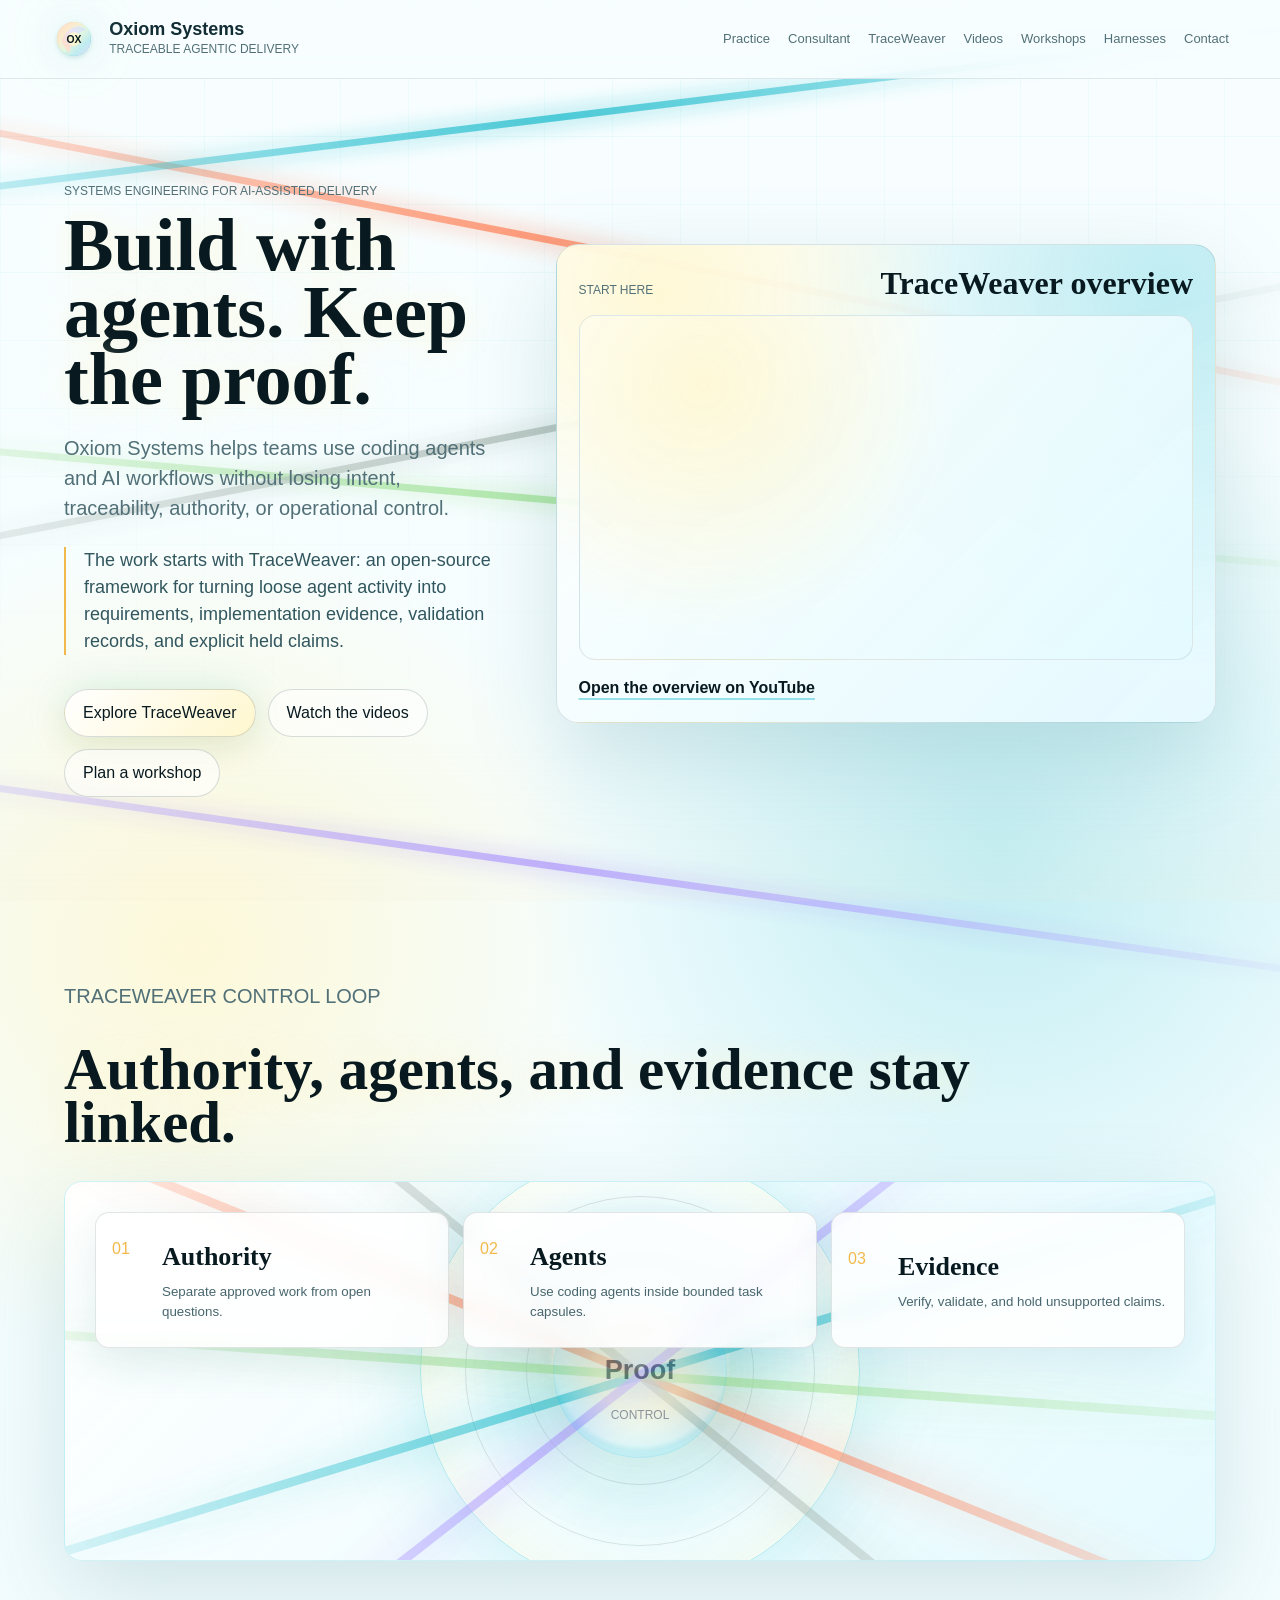
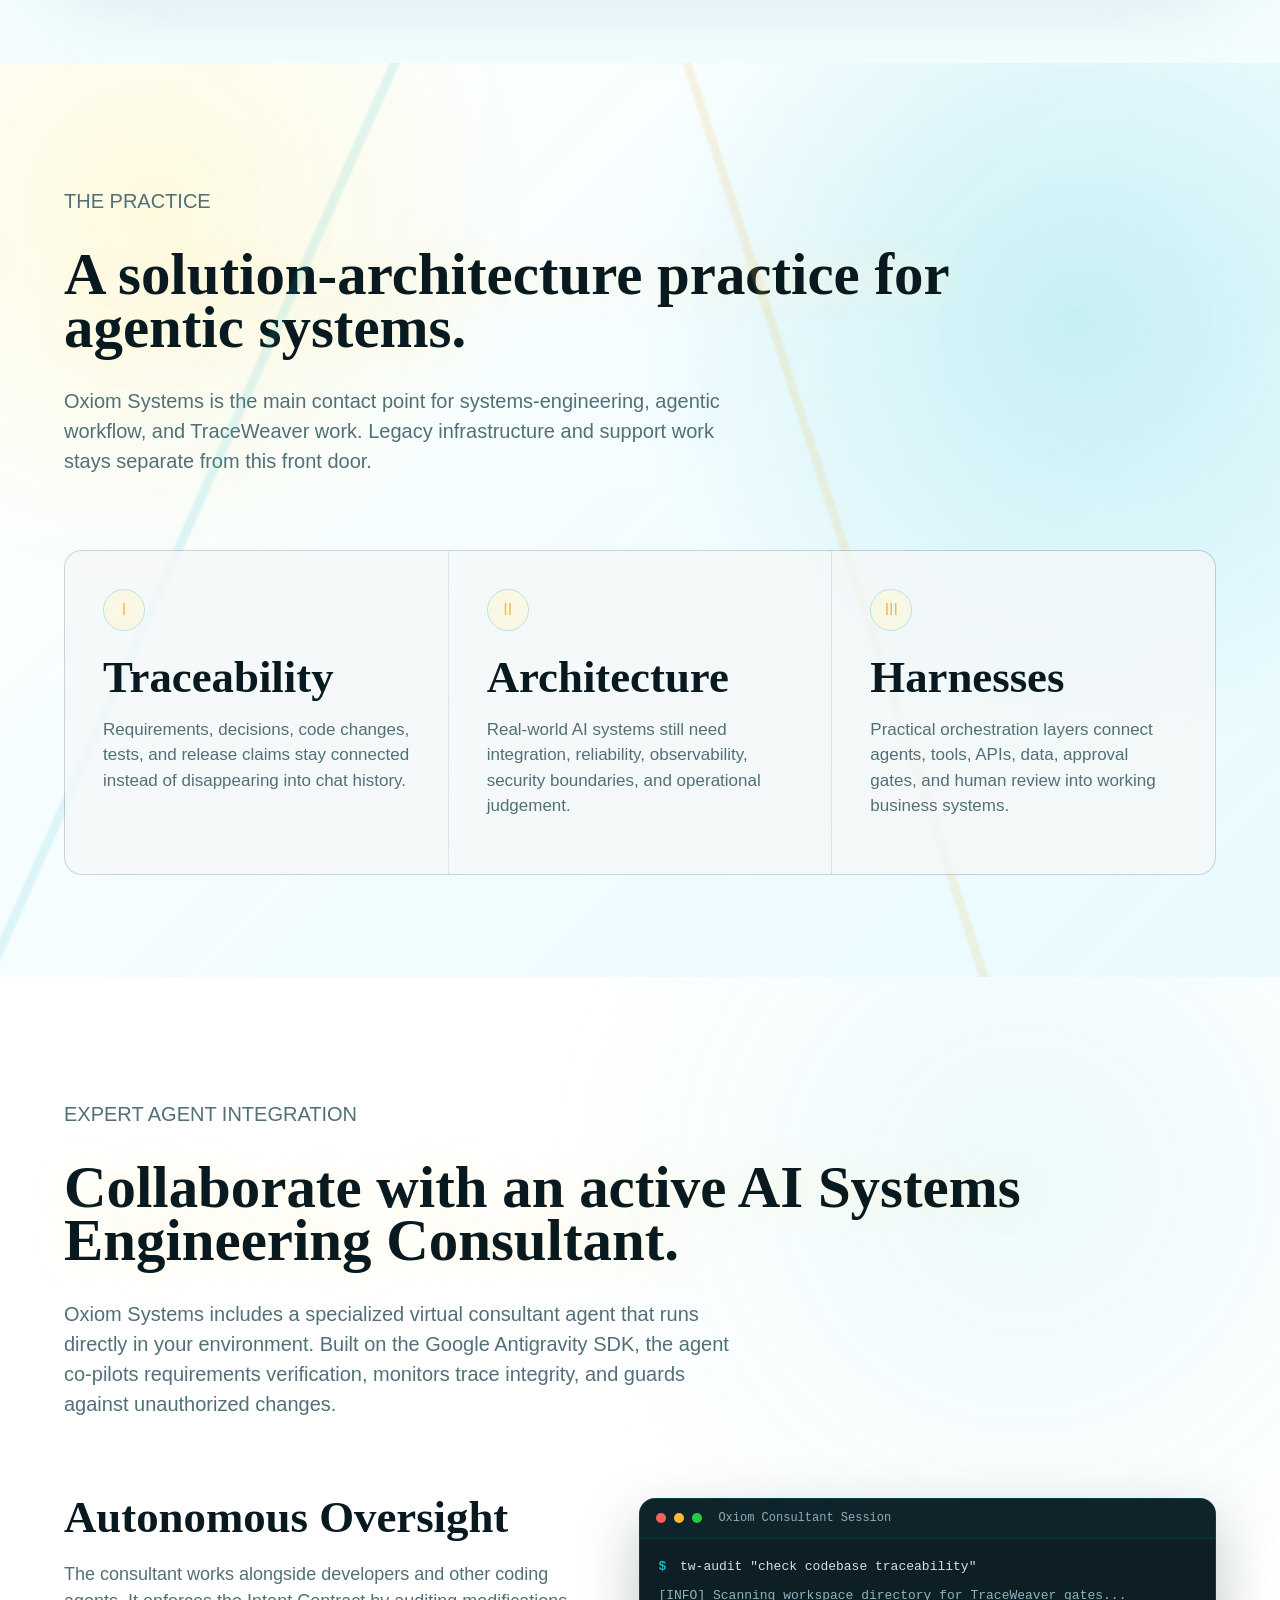
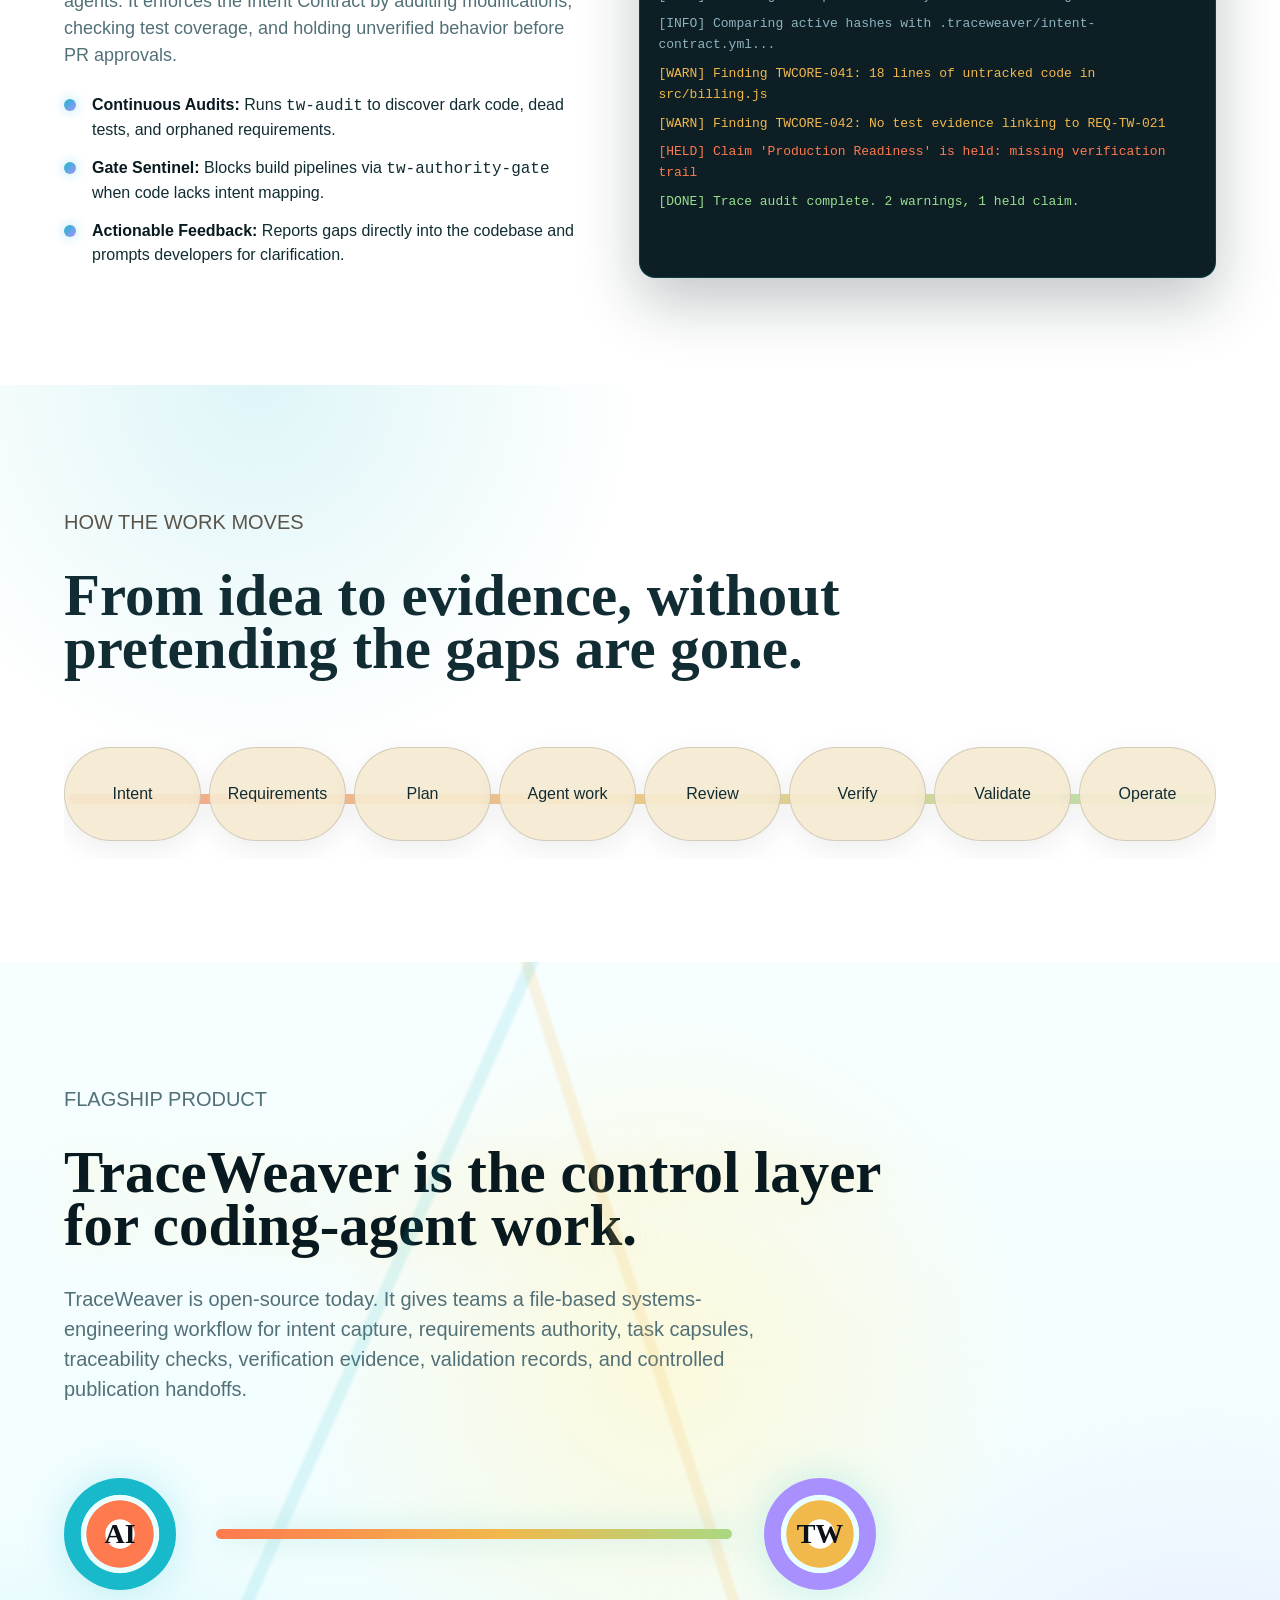
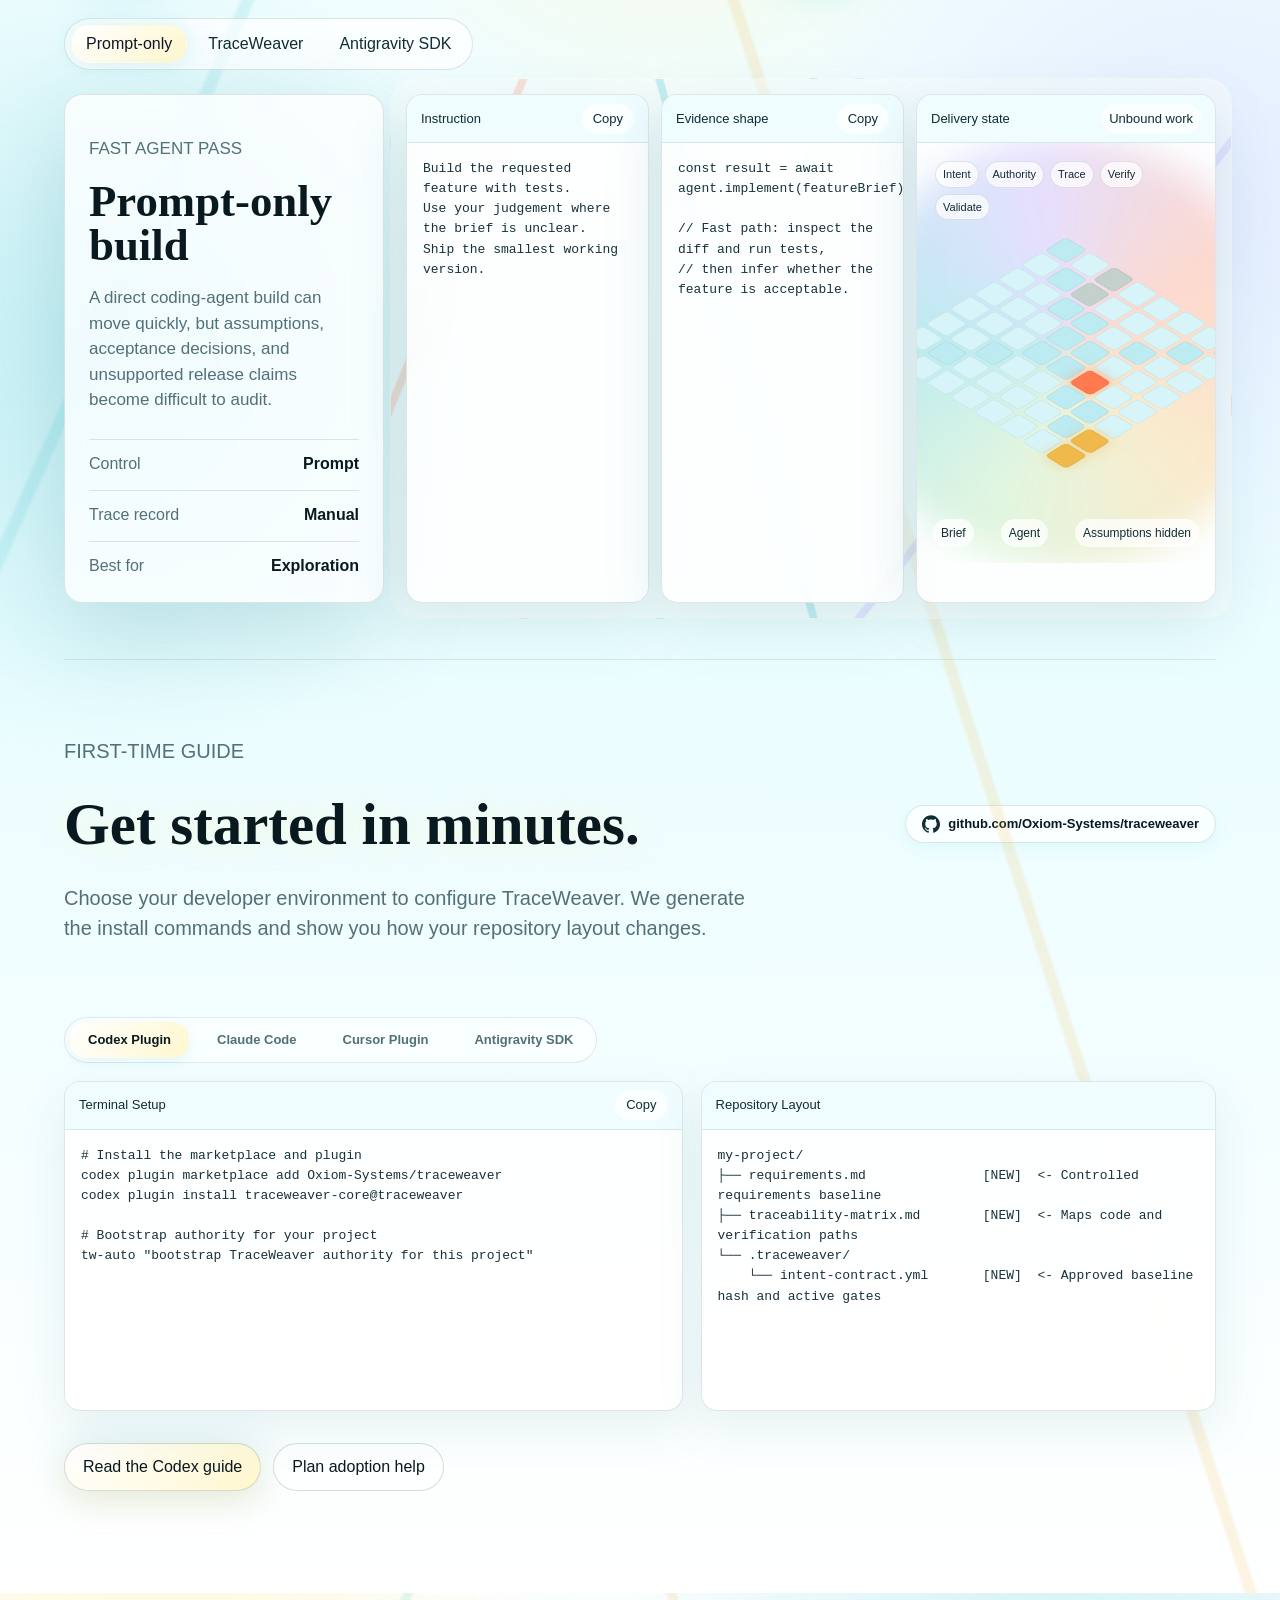
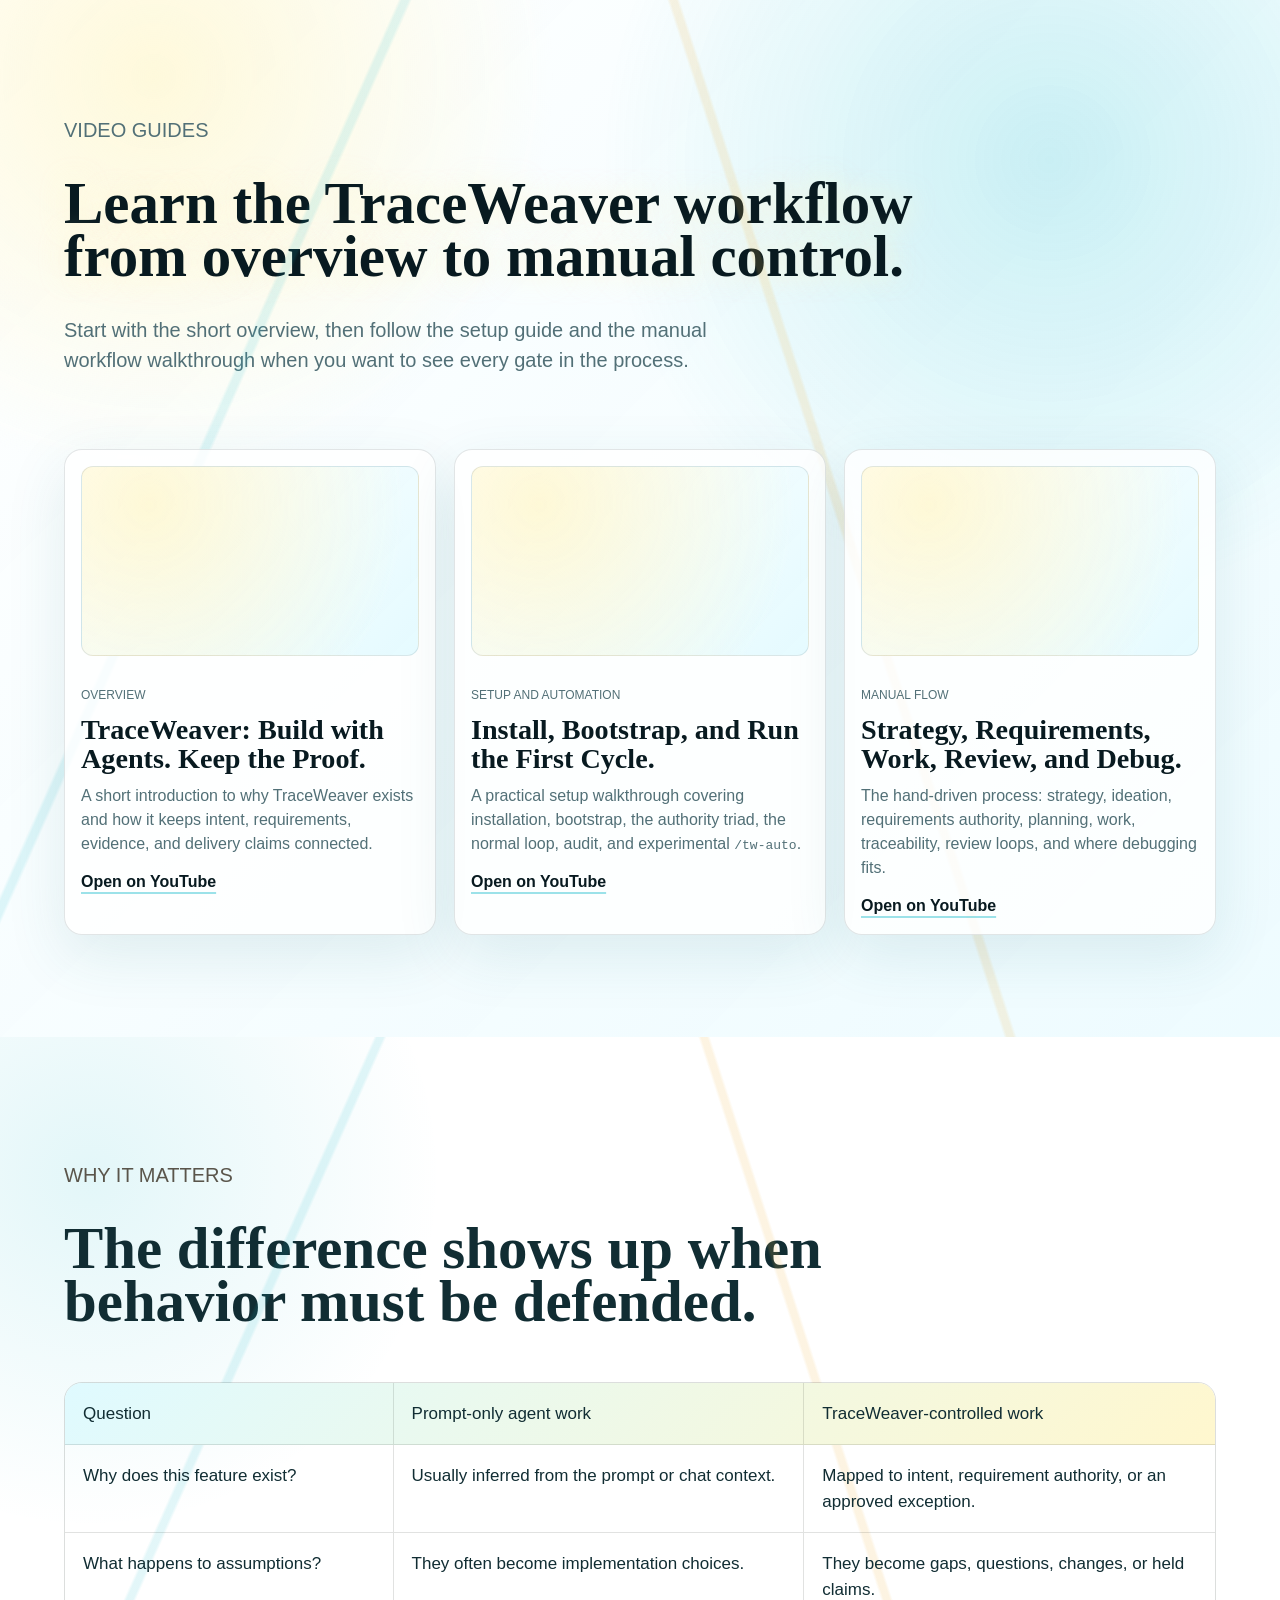
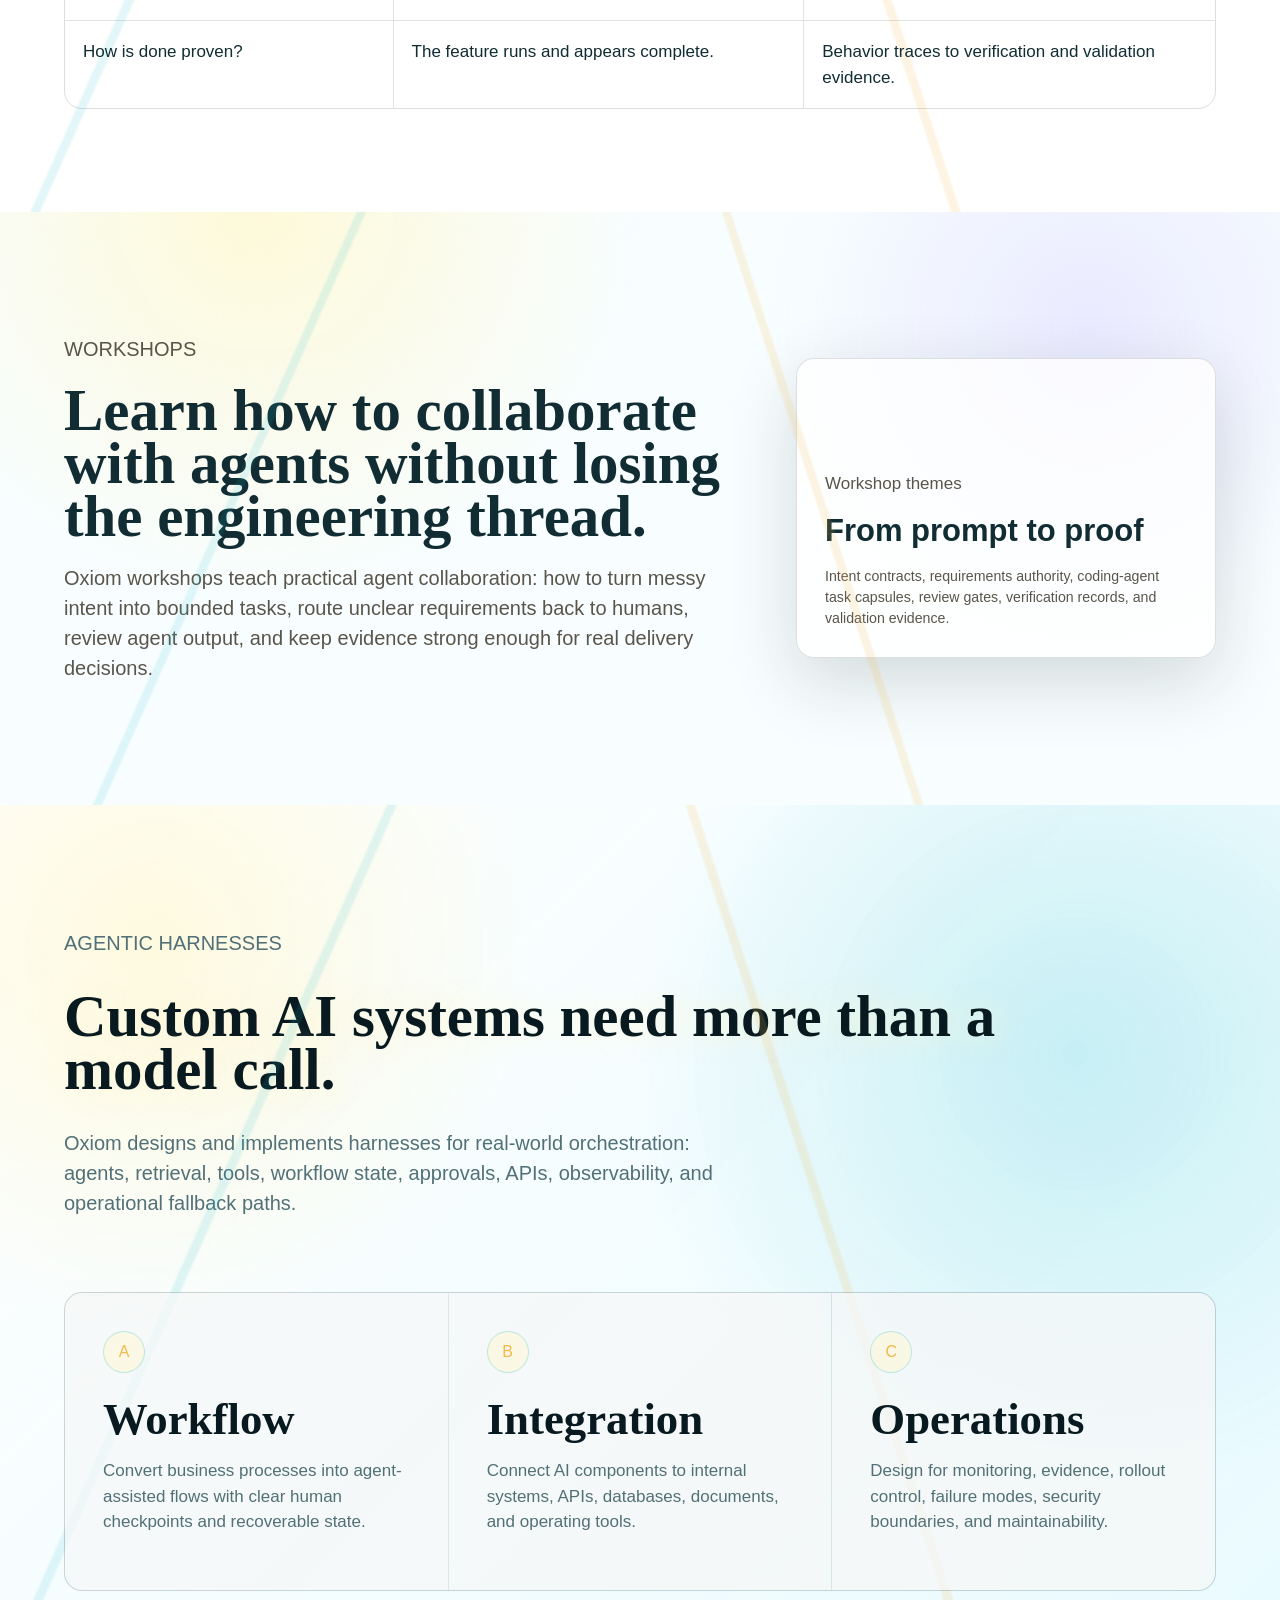
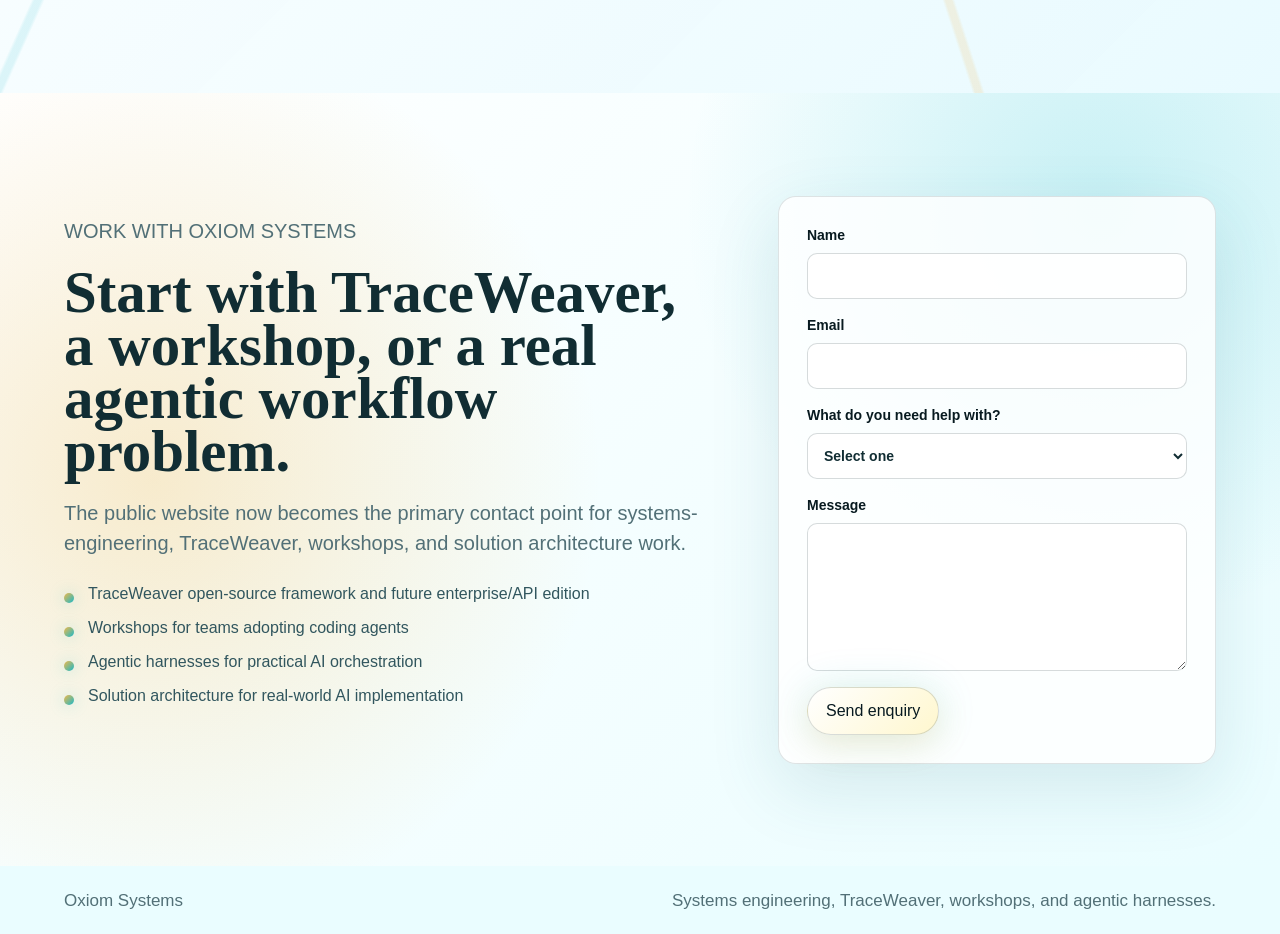
==== index.html @ 50c87d68 "Publish website release" ====
<!doctype html>
<html lang="en">
  <head>
    <meta charset="utf-8">
    <meta name="viewport" content="width=device-width, initial-scale=1">
    <meta
      name="description"
      content="Oxiom Systems builds systems-engineering control layers, TraceWeaver workflows, workshops, and agentic harnesses for real-world AI-assisted delivery."
    >
    <title>Oxiom Systems | Systems engineering for AI-assisted delivery</title>
    <link rel="icon" href="favicon.svg" type="image/svg+xml">
    <link rel="stylesheet" href="styles.css?v=20260526-proof-row">
  </head>
  <body>
    <div class="thread-field" aria-hidden="true">
      <span class="field-thread flame"></span>
      <span class="field-thread tide"></span>
      <span class="field-thread gale"></span>
      <span class="field-thread stone"></span>
      <span class="field-thread aether"></span>
    </div>

    <header class="site-header">
      <a class="brand" href="#top" aria-label="Oxiom Systems home">
        <img class="brand-mark" src="assets/oxiom-mark.svg" alt="" aria-hidden="true">
        <span>
          <strong>Oxiom Systems</strong>
          <small>Traceable agentic delivery</small>
        </span>
      </a>
      <nav class="nav-links" aria-label="Primary navigation">
        <a href="#practice">Practice</a>
        <a href="#consultant">Consultant</a>
        <a href="#traceweaver">TraceWeaver</a>
        <a href="#videos">Videos</a>
        <a href="#workshops">Workshops</a>
        <a href="#harnesses">Harnesses</a>
        <a href="#contact">Contact</a>
      </nav>
    </header>

    <main id="top">
      <section class="hero" aria-labelledby="hero-title">
        <div class="hero-copy">
          <p class="eyebrow">Systems engineering for AI-assisted delivery</p>
          <h1 id="hero-title">Build with agents. Keep the proof.</h1>
          <p class="hero-lede">
            Oxiom Systems helps teams use coding agents and AI workflows without
            losing intent, traceability, authority, or operational control.
          </p>
          <p class="brand-origin">
            The work starts with TraceWeaver: an open-source framework for
            turning loose agent activity into requirements, implementation
            evidence, validation records, and explicit held claims.
          </p>
          <div class="hero-actions" aria-label="Primary actions">
            <a class="button primary" href="#traceweaver">Explore TraceWeaver</a>
            <a class="button secondary" href="#videos">Watch the videos</a>
            <a class="button secondary" href="#workshops">Plan a workshop</a>
          </div>
        </div>

        <div class="hero-video-panel" aria-label="TraceWeaver overview video">
          <div class="hero-video-copy">
            <span class="eyebrow">Start here</span>
            <strong>TraceWeaver overview</strong>
          </div>
          <div class="hero-video-embed">
            <iframe
              src="https://www.youtube-nocookie.com/embed/5MkJ81_UnYU"
              title="TraceWeaver overview"
              allow="accelerometer; autoplay; clipboard-write; encrypted-media; gyroscope; picture-in-picture; web-share"
              referrerpolicy="strict-origin-when-cross-origin"
              allowfullscreen
            ></iframe>
          </div>
          <a href="https://youtu.be/5MkJ81_UnYU" target="_blank" rel="noopener">Open the overview on YouTube</a>
        </div>
      </section>

      <section class="proof-loop" aria-labelledby="proof-loop-title">
        <div class="section-heading">
          <p class="eyebrow">TraceWeaver control loop</p>
          <h2 id="proof-loop-title">Authority, agents, and evidence stay linked.</h2>
        </div>
        <div class="power-loom" aria-label="Oxiom Systems delivery model">
          <div class="loom-ring"></div>
          <div class="loom-core">
            <span>Intent</span>
            <strong>Proof</strong>
            <small>Control</small>
          </div>
          <span class="loom-thread flame"></span>
          <span class="loom-thread tide"></span>
          <span class="loom-thread gale"></span>
          <span class="loom-thread stone"></span>
          <span class="loom-thread aether"></span>
          <ol class="trace-steps">
            <li>
              <span>01</span>
              <strong>Authority</strong>
              <small>Separate approved work from open questions.</small>
            </li>
            <li>
              <span>02</span>
              <strong>Agents</strong>
              <small>Use coding agents inside bounded task capsules.</small>
            </li>
            <li>
              <span>03</span>
              <strong>Evidence</strong>
              <small>Verify, validate, and hold unsupported claims.</small>
            </li>
          </ol>
        </div>
      </section>

      <section class="framework-band" id="practice" aria-labelledby="practice-title">
        <div class="section-heading">
          <p class="eyebrow">The practice</p>
          <h2 id="practice-title">A solution-architecture practice for agentic systems.</h2>
          <p>
            Oxiom Systems is the main contact point for systems-engineering,
            agentic workflow, and TraceWeaver work. Legacy infrastructure and
            support work stays separate from this front door.
          </p>
        </div>
        <div class="framework-grid">
          <article>
            <span class="article-number">I</span>
            <h3>Traceability</h3>
            <p>
              Requirements, decisions, code changes, tests, and release claims
              stay connected instead of disappearing into chat history.
            </p>
          </article>
          <article>
            <span class="article-number">II</span>
            <h3>Architecture</h3>
            <p>
              Real-world AI systems still need integration, reliability,
              observability, security boundaries, and operational judgement.
            </p>
          </article>
          <article>
            <span class="article-number">III</span>
            <h3>Harnesses</h3>
            <p>
              Practical orchestration layers connect agents, tools, APIs, data,
              approval gates, and human review into working business systems.
            </p>
          </article>
          </div>
      </section>

      <section class="consultant-section" id="consultant" aria-labelledby="consultant-title">
        <div class="section-heading">
          <p class="eyebrow">Expert Agent Integration</p>
          <h2 id="consultant-title">Collaborate with an active AI Systems Engineering Consultant.</h2>
          <p>
            Oxiom Systems includes a specialized virtual consultant agent that runs directly in your environment. Built on the Google Antigravity SDK, the agent co-pilots requirements verification, monitors trace integrity, and guards against unauthorized changes.
          </p>
        </div>
        <div class="consultant-grid">
          <div class="consultant-details">
            <h3>Autonomous Oversight</h3>
            <p>
              The consultant works alongside developers and other coding agents. It enforces the Intent Contract by auditing modifications, checking test coverage, and holding unverified behavior before PR approvals.
            </p>
            <ul class="consultant-capabilities">
              <li><strong>Continuous Audits:</strong> Runs <code>tw-audit</code> to discover dark code, dead tests, and orphaned requirements.</li>
              <li><strong>Gate Sentinel:</strong> Blocks build pipelines via <code>tw-authority-gate</code> when code lacks intent mapping.</li>
              <li><strong>Actionable Feedback:</strong> Reports gaps directly into the codebase and prompts developers for clarification.</li>
            </ul>
          </div>
          <div class="terminal-shell" aria-label="Agent Consultant Terminal Output">
            <div class="terminal-header">
              <span class="terminal-dot red"></span>
              <span class="terminal-dot yellow"></span>
              <span class="terminal-dot green"></span>
              <span class="terminal-title">Oxiom Consultant Session</span>
            </div>
            <div class="terminal-body">
              <div class="terminal-line"><span class="cmd-prompt">$</span> tw-audit "check codebase traceability"</div>
              <div class="terminal-line log-info">[INFO] Scanning workspace directory for TraceWeaver gates...</div>
              <div class="terminal-line log-info">[INFO] Comparing active hashes with .traceweaver/intent-contract.yml...</div>
              <div class="terminal-line log-warning">[WARN] Finding TWCORE-041: 18 lines of untracked code in src/billing.js</div>
              <div class="terminal-line log-warning">[WARN] Finding TWCORE-042: No test evidence linking to REQ-TW-021</div>
              <div class="terminal-line log-danger">[HELD] Claim 'Production Readiness' is held: missing verification trail</div>
              <div class="terminal-line log-success">[DONE] Trace audit complete. 2 warnings, 1 held claim.</div>
            </div>
          </div>
        </div>
      </section>

      <section class="process" aria-labelledby="process-title">
        <div class="section-heading">
          <p class="eyebrow">How the work moves</p>
          <h2 id="process-title">From idea to evidence, without pretending the gaps are gone.</h2>
        </div>
        <div class="process-track" role="list" aria-label="Oxiom delivery workflow">
          <div role="listitem">Intent</div>
          <div role="listitem">Requirements</div>
          <div role="listitem">Plan</div>
          <div role="listitem">Agent work</div>
          <div role="listitem">Review</div>
          <div role="listitem">Verify</div>
          <div role="listitem">Validate</div>
          <div role="listitem">Operate</div>
        </div>
      </section>

      <section class="lab" id="traceweaver" aria-labelledby="traceweaver-title">
        <div class="section-heading lab-heading">
          <p class="eyebrow">Flagship product</p>
          <h2 id="traceweaver-title">TraceWeaver is the control layer for coding-agent work.</h2>
          <p>
            TraceWeaver is open-source today. It gives teams a file-based
            systems-engineering workflow for intent capture, requirements
            authority, task capsules, traceability checks, verification
            evidence, validation records, and controlled publication handoffs.
          </p>
        </div>

        <div class="awtw-stage">
          <div class="awtw-orbit" aria-hidden="true">
            <span class="sigil aw">AI</span>
            <span class="bridge-thread"></span>
            <span class="sigil tw">TW</span>
          </div>

          <div class="mode-toggle" role="tablist" aria-label="Select delivery mode">
            <button class="mode-button is-active" type="button" role="tab" aria-selected="true" data-demo="vibe">
              Prompt-only
            </button>
            <button class="mode-button" type="button" role="tab" aria-selected="false" data-demo="trace">
              TraceWeaver
            </button>
            <button class="mode-button" type="button" role="tab" aria-selected="false" data-demo="antigravity">
              Antigravity SDK
            </button>
          </div>

          <div class="demo-shell">
            <aside class="demo-sidebar" aria-label="TraceWeaver summary">
              <p class="eyebrow" id="demo-kicker">Fast agent pass</p>
              <h3 id="demo-title">Prompt-only build</h3>
              <p id="demo-summary">
                A direct coding-agent build can move quickly, but assumptions,
                acceptance decisions, and unsupported release claims become
                difficult to audit.
              </p>
              <dl class="demo-metrics">
                <div>
                  <dt>Control</dt>
                  <dd id="metric-control">Prompt</dd>
                </div>
                <div>
                  <dt>Trace record</dt>
                  <dd id="metric-trace">Manual</dd>
                </div>
                <div>
                  <dt>Best for</dt>
                  <dd id="metric-fit">Exploration</dd>
                </div>
              </dl>
            </aside>

            <div class="workbench">
              <div class="pane prompt-pane">
                <div class="pane-header">
                  <span>Instruction</span>
                  <button class="icon-button" type="button" data-copy="prompt" aria-label="Copy current instruction">Copy</button>
                </div>
                <pre><code id="prompt-code">Build the requested feature with tests.
Use your judgement where the brief is unclear.
Ship the smallest working version.</code></pre>
              </div>

              <div class="pane code-pane">
                <div class="pane-header">
                  <span>Evidence shape</span>
                  <button class="icon-button" type="button" data-copy="code" aria-label="Copy current evidence sample">Copy</button>
                </div>
                <pre><code id="sample-code">const result = await agent.implement(featureBrief);

// Fast path: inspect the diff and run tests,
// then infer whether the feature is acceptable.</code></pre>
              </div>

              <div class="pane game-pane">
                <div class="pane-header">
                  <span>Delivery state</span>
                  <span class="status-pill" id="preview-status">Unbound work</span>
                </div>
                <div class="game-preview" aria-label="TraceWeaver delivery preview">
                  <div class="element-wheel" aria-hidden="true">
                    <span>Intent</span>
                    <span>Authority</span>
                    <span>Trace</span>
                    <span>Verify</span>
                    <span>Validate</span>
                  </div>
                  <div class="level-grid" id="level-grid"></div>
                  <div class="game-hud">
                    <span id="hud-level">Brief</span>
                    <span id="hud-element">Agent</span>
                    <span id="hud-state">Assumptions hidden</span>
                  </div>
                </div>
              </div>
            </div>
          </div>
        </div>

        <!-- Onboarding guide nested inside TraceWeaver section -->
        <div class="guide-wrapper" id="onboarding">
          <div class="section-heading">
            <p class="eyebrow">First-time guide</p>
            <div class="guide-header-row">
              <h2 id="guide-title">Get started in minutes.</h2>
              <a class="github-repo-link" href="https://github.com/Oxiom-Systems/traceweaver" target="_blank" rel="noopener">
                <svg class="github-icon" viewBox="0 0 24 24" width="18" height="18" aria-hidden="true"><path fill="currentColor" d="M12 .297c-6.63 0-12 5.373-12 12 0 5.303 3.438 9.8 8.205 11.385.6.113.82-.258.82-.577 0-.285-.01-1.04-.015-2.04-3.338.724-4.042-1.61-4.042-1.61C4.422 18.07 3.633 17.7 3.633 17.7c-1.087-.744.084-.729.084-.729 1.205.084 1.838 1.236 1.838 1.236 1.07 1.835 2.809 1.305 3.495.998.108-.776.417-1.305.76-1.605-2.665-.3-5.466-1.332-5.466-5.93 0-1.31.465-2.38 1.235-3.22-.135-.303-.54-1.523.105-3.176 0 0 1.005-.322 3.3 1.23.96-.267 1.98-.399 3-.405 1.02.006 2.04.138 3 .405 2.28-1.552 3.285-1.23 3.285-1.23.645 1.653.24 2.873.12 3.176.765.84 1.23 1.91 1.23 3.22 0 4.61-2.805 5.625-5.475 5.92.42.36.81 1.096.81 2.22 0 1.606-.015 2.896-.015 3.286 0 .315.21.69.825.57C20.565 22.092 24 17.592 24 12.297c0-6.627-5.373-12-12-12"/></svg>
                <span>github.com/Oxiom-Systems/traceweaver</span>
              </a>
            </div>
            <p>
              Choose your developer environment to configure TraceWeaver. We generate the install commands and show you how your repository layout changes.
            </p>
          </div>

          <div class="onboarding-container">
            <div class="onboarding-controls" role="tablist" aria-label="Select environment">
              <button class="onboarding-tab is-active" type="button" role="tab" aria-selected="true" data-onboard="codex">
                Codex Plugin
              </button>
              <button class="onboarding-tab" type="button" role="tab" aria-selected="false" data-onboard="claude">
                Claude Code
              </button>
              <button class="onboarding-tab" type="button" role="tab" aria-selected="false" data-onboard="cursor">
                Cursor Plugin
              </button>
              <button class="onboarding-tab" type="button" role="tab" aria-selected="false" data-onboard="antigravity">
                Antigravity SDK
              </button>
            </div>

            <div class="onboarding-workspace">
              <div class="pane console-pane">
                <div class="pane-header">
                  <span>Terminal Setup</span>
                  <button class="icon-button" type="button" data-copy="onboard-cmd" aria-label="Copy installation command">Copy</button>
                </div>
                <pre><code id="onboard-code"># Install the marketplace and plugin
codex plugin marketplace add Oxiom-Systems/traceweaver
codex plugin install traceweaver-core@traceweaver

# Bootstrap authority for your project
tw-auto "bootstrap TraceWeaver authority for this project"</code></pre>
              </div>

              <div class="pane tree-pane">
                <div class="pane-header">
                  <span>Repository Layout</span>
                </div>
                <pre><code id="tree-code">my-project/
├── requirements.md               [NEW]  <- Controlled requirements baseline
├── traceability-matrix.md        [NEW]  <- Maps code and verification paths
└── .traceweaver/
    └── intent-contract.yml       [NEW]  <- Approved baseline hash and active gates</code></pre>
              </div>
            </div>
          </div>

          <div class="guide-actions" aria-label="TraceWeaver guide actions">
            <a class="button primary" href="https://github.com/Oxiom-Systems/traceweaver#quick-start" id="onboard-docs-btn">Read the Codex guide</a>
            <a class="button secondary" href="#contact">Plan adoption help</a>
          </div>
        </div>
      </section>

      <section class="video-library" id="videos" aria-labelledby="videos-title">
        <div class="section-heading">
          <p class="eyebrow">Video guides</p>
          <h2 id="videos-title">Learn the TraceWeaver workflow from overview to manual control.</h2>
          <p>
            Start with the short overview, then follow the setup guide and the
            manual workflow walkthrough when you want to see every gate in the
            process.
          </p>
        </div>

        <div class="video-grid">
          <article class="youtube-card">
            <div class="youtube-embed">
              <iframe
                src="https://www.youtube-nocookie.com/embed/5MkJ81_UnYU"
                title="TraceWeaver overview"
                loading="lazy"
                allow="accelerometer; autoplay; clipboard-write; encrypted-media; gyroscope; picture-in-picture; web-share"
                referrerpolicy="strict-origin-when-cross-origin"
                allowfullscreen
              ></iframe>
            </div>
            <div>
              <p class="eyebrow">Overview</p>
              <h3>TraceWeaver: Build with Agents. Keep the Proof.</h3>
              <p>
                A short introduction to why TraceWeaver exists and how it keeps
                intent, requirements, evidence, and delivery claims connected.
              </p>
              <a href="https://youtu.be/5MkJ81_UnYU" target="_blank" rel="noopener">Open on YouTube</a>
            </div>
          </article>

          <article class="youtube-card">
            <div class="youtube-embed">
              <iframe
                src="https://www.youtube-nocookie.com/embed/hyTFP4S2v_Y"
                title="TraceWeaver setup and tw-auto guide"
                loading="lazy"
                allow="accelerometer; autoplay; clipboard-write; encrypted-media; gyroscope; picture-in-picture; web-share"
                referrerpolicy="strict-origin-when-cross-origin"
                allowfullscreen
              ></iframe>
            </div>
            <div>
              <p class="eyebrow">Setup and automation</p>
              <h3>Install, Bootstrap, and Run the First Cycle.</h3>
              <p>
                A practical setup walkthrough covering installation, bootstrap,
                the authority triad, the normal loop, audit, and experimental
                <code>/tw-auto</code>.
              </p>
              <a href="https://youtu.be/hyTFP4S2v_Y" target="_blank" rel="noopener">Open on YouTube</a>
            </div>
          </article>

          <article class="youtube-card">
            <div class="youtube-embed">
              <iframe
                src="https://www.youtube-nocookie.com/embed/TxLo9SlRWp4"
                title="TraceWeaver manual guided workflow"
                loading="lazy"
                allow="accelerometer; autoplay; clipboard-write; encrypted-media; gyroscope; picture-in-picture; web-share"
                referrerpolicy="strict-origin-when-cross-origin"
                allowfullscreen
              ></iframe>
            </div>
            <div>
              <p class="eyebrow">Manual flow</p>
              <h3>Strategy, Requirements, Work, Review, and Debug.</h3>
              <p>
                The hand-driven process: strategy, ideation, requirements
                authority, planning, work, traceability, review loops, and where
                debugging fits.
              </p>
              <a href="https://youtu.be/TxLo9SlRWp4" target="_blank" rel="noopener">Open on YouTube</a>
            </div>
          </article>
        </div>
      </section>

      <section class="comparison" aria-labelledby="comparison-title">
        <div class="section-heading">
          <p class="eyebrow">Why it matters</p>
          <h2 id="comparison-title">The difference shows up when behavior must be defended.</h2>
        </div>
        <div class="comparison-table" role="table" aria-label="Delivery comparison">
          <div class="comparison-row comparison-head" role="row">
            <div role="columnheader">Question</div>
            <div role="columnheader">Prompt-only agent work</div>
            <div role="columnheader">TraceWeaver-controlled work</div>
          </div>
          <div class="comparison-row" role="row">
            <div role="cell">Why does this feature exist?</div>
            <div role="cell">Usually inferred from the prompt or chat context.</div>
            <div role="cell">Mapped to intent, requirement authority, or an approved exception.</div>
          </div>
          <div class="comparison-row" role="row">
            <div role="cell">What happens to assumptions?</div>
            <div role="cell">They often become implementation choices.</div>
            <div role="cell">They become gaps, questions, changes, or held claims.</div>
          </div>
          <div class="comparison-row" role="row">
            <div role="cell">How is done proven?</div>
            <div role="cell">The feature runs and appears complete.</div>
            <div role="cell">Behavior traces to verification and validation evidence.</div>
          </div>
        </div>
      </section>


      <section class="paper" id="workshops" aria-labelledby="workshops-title">
        <div class="paper-copy">
          <p class="eyebrow">Workshops</p>
          <h2 id="workshops-title">Learn how to collaborate with agents without losing the engineering thread.</h2>
          <p>
            Oxiom workshops teach practical agent collaboration: how to turn
            messy intent into bounded tasks, route unclear requirements back to
            humans, review agent output, and keep evidence strong enough for
            real delivery decisions.
          </p>
        </div>
        <div class="paper-card" aria-label="Workshop themes">
          <span>Workshop themes</span>
          <strong>From prompt to proof</strong>
          <small>Intent contracts, requirements authority, coding-agent task capsules, review gates, verification records, and validation evidence.</small>
        </div>
      </section>

      <section class="framework-band services" id="harnesses" aria-labelledby="harnesses-title">
        <div class="section-heading">
          <p class="eyebrow">Agentic harnesses</p>
          <h2 id="harnesses-title">Custom AI systems need more than a model call.</h2>
          <p>
            Oxiom designs and implements harnesses for real-world orchestration:
            agents, retrieval, tools, workflow state, approvals, APIs,
            observability, and operational fallback paths.
          </p>
        </div>
        <div class="framework-grid">
          <article>
            <span class="article-number">A</span>
            <h3>Workflow</h3>
            <p>
              Convert business processes into agent-assisted flows with clear
              human checkpoints and recoverable state.
            </p>
          </article>
          <article>
            <span class="article-number">B</span>
            <h3>Integration</h3>
            <p>
              Connect AI components to internal systems, APIs, databases,
              documents, and operating tools.
            </p>
          </article>
          <article>
            <span class="article-number">C</span>
            <h3>Operations</h3>
            <p>
              Design for monitoring, evidence, rollout control, failure modes,
              security boundaries, and maintainability.
            </p>
          </article>
        </div>
      </section>

      <section class="start contact-section" id="contact" aria-labelledby="contact-title">
        <div class="contact-copy">
          <p class="eyebrow">Work with Oxiom Systems</p>
          <h2 id="contact-title">Start with TraceWeaver, a workshop, or a real agentic workflow problem.</h2>
          <p>
            The public website now becomes the primary contact point for
            systems-engineering, TraceWeaver, workshops, and solution
            architecture work.
          </p>
          <ul class="contact-list">
            <li>TraceWeaver open-source framework and future enterprise/API edition</li>
            <li>Workshops for teams adopting coding agents</li>
            <li>Agentic harnesses for practical AI orchestration</li>
            <li>Solution architecture for real-world AI implementation</li>
          </ul>
        </div>
        <form class="contact-form" action="https://formsubmit.co/15deadc59cd7944b349b39ca77bf9149" method="POST">
          <input type="hidden" name="_subject" value="New Oxiom Systems website enquiry">
          <input type="hidden" name="_template" value="table">
          <input type="hidden" name="_next" value="https://oxiomsystems.com/thanks.html">
          <input type="text" name="_honey" class="form-honey" tabindex="-1" autocomplete="off" aria-hidden="true">

          <label>
            <span>Name</span>
            <input type="text" name="name" autocomplete="name" required>
          </label>

          <label>
            <span>Email</span>
            <input type="email" name="email" autocomplete="email" required>
          </label>

          <label>
            <span>What do you need help with?</span>
            <select name="interest" required>
              <option value="">Select one</option>
              <option value="TraceWeaver adoption">TraceWeaver adoption</option>
              <option value="Workshop">Workshop</option>
              <option value="Agentic harness">Agentic harness</option>
              <option value="Solution architecture">Solution architecture</option>
              <option value="Other">Other</option>
            </select>
          </label>

          <label>
            <span>Message</span>
            <textarea name="message" rows="6" required></textarea>
          </label>

          <button class="button primary" type="submit">Send enquiry</button>
        </form>
      </section>
    </main>

    <footer class="site-footer">
      <span>Oxiom Systems</span>
      <span>Systems engineering, TraceWeaver, workshops, and agentic harnesses.</span>
    </footer>

    <script src="scripts.js"></script>
  </body>
</html>
---- styles.css ----
:root {
  --ink: #112d33;
  --ink-strong: #081a20;
  --muted: #527077;
  --night: #eefcff;
  --deep: #ffffff;
  --veil: #dff7fb;
  --surface: #ffffff;
  --surface-ink: #112d33;
  --line: rgba(17, 45, 51, 0.14);
  --flame: #ff7a4f;
  --tide: #17b9ca;
  --gale: #9adf8f;
  --stone: #a8b7b1;
  --aether: #a891ff;
  --gold: #f1b84b;
  --truth: #fff7ce;
  --shadow: 0 30px 90px rgba(43, 114, 124, 0.18);
  color-scheme: light;
}

* {
  box-sizing: border-box;
}

body {
  margin: 0;
  overflow-x: hidden;
  background:
    radial-gradient(circle at 15% 9%, rgba(255, 247, 206, 0.78), transparent 27rem),
    radial-gradient(circle at 78% 8%, rgba(23, 185, 202, 0.24), transparent 30rem),
    radial-gradient(circle at 76% 42%, rgba(168, 145, 255, 0.17), transparent 27rem),
    linear-gradient(180deg, #f8feff 0%, #ecfbff 38%, #ffffff 68%, #f5fdff 100%);
  color: var(--ink);
  font-family: "Avenir Next", Avenir, Optima, "Gill Sans", sans-serif;
  line-height: 1.5;
}

body::before {
  content: "";
  position: fixed;
  inset: 0;
  z-index: -3;
  pointer-events: none;
  background-image:
    linear-gradient(rgba(23, 185, 202, 0.07) 1px, transparent 1px),
    linear-gradient(90deg, rgba(23, 185, 202, 0.05) 1px, transparent 1px);
  background-size: 68px 68px;
  mask-image: linear-gradient(180deg, #000 0%, transparent 86%);
}

a {
  color: inherit;
}

button,
a.button {
  font: inherit;
}

.thread-field {
  position: fixed;
  inset: -12vh -8vw;
  z-index: -2;
  pointer-events: none;
  filter: blur(0.1px);
  opacity: 0.92;
}

.field-thread {
  position: absolute;
  left: -12vw;
  width: 128vw;
  height: 3px;
  border-radius: 999px;
  transform-origin: left center;
  animation: threadDrift 8s ease-in-out infinite alternate, threadBreath 3.8s ease-in-out infinite;
}

.field-thread::before,
.field-thread::after {
  content: "";
  position: absolute;
  inset: -7px 0;
  border-radius: inherit;
  opacity: 0.32;
  filter: blur(10px);
}

.field-thread::after {
  inset: -2px 0;
  opacity: 0.78;
  filter: blur(0);
}

.field-thread.flame {
  top: 17%;
  transform: rotate(11deg);
}

.field-thread.flame::before,
.field-thread.flame::after {
  background: linear-gradient(90deg, transparent, var(--flame), transparent);
}

.field-thread.tide {
  top: 29%;
  transform: rotate(-7deg);
  animation-delay: -4s;
}

.field-thread.tide::before,
.field-thread.tide::after {
  background: linear-gradient(90deg, transparent, var(--tide), transparent);
}

.field-thread.gale {
  top: 48%;
  transform: rotate(5deg);
  animation-delay: -7s;
}

.field-thread.gale::before,
.field-thread.gale::after {
  background: linear-gradient(90deg, transparent, var(--gale), transparent);
}

.field-thread.stone {
  top: 62%;
  transform: rotate(-11deg);
  animation-delay: -2s;
}

.field-thread.stone::before,
.field-thread.stone::after {
  background: linear-gradient(90deg, transparent, var(--stone), transparent);
}

.field-thread.aether {
  top: 77%;
  transform: rotate(8deg);
  animation-delay: -9s;
}

.field-thread.aether::before,
.field-thread.aether::after {
  background: linear-gradient(90deg, transparent, var(--aether), transparent);
}

.site-header {
  position: sticky;
  top: 0;
  z-index: 20;
  display: flex;
  align-items: center;
  justify-content: space-between;
  gap: 24px;
  padding: 16px clamp(18px, 4vw, 56px);
  background: rgba(248, 254, 255, 0.78);
  border-bottom: 1px solid rgba(17, 45, 51, 0.1);
  backdrop-filter: blur(20px);
}

.brand {
  display: inline-flex;
  align-items: center;
  gap: 12px;
  text-decoration: none;
}

.brand-mark {
  display: block;
  width: 46px;
  height: 46px;
  border-radius: 50%;
  filter: drop-shadow(0 0 24px rgba(23, 185, 202, 0.2)) drop-shadow(0 0 34px rgba(255, 247, 206, 0.34));
  animation: markGlow 5s ease-in-out infinite alternate;
}

.brand strong,
.brand small {
  display: block;
}

.brand strong {
  font-size: 18px;
  line-height: 1.1;
}

.brand small,
.eyebrow {
  color: var(--muted);
  font-family: "Avenir Next", Avenir, Optima, sans-serif;
  font-size: 12px;
  letter-spacing: 0;
  text-transform: uppercase;
}

.nav-links {
  display: flex;
  flex-wrap: wrap;
  justify-content: flex-end;
  gap: 18px;
  color: var(--muted);
  font-family: "Avenir Next", Avenir, Optima, sans-serif;
  font-size: 13px;
}

.nav-links a {
  text-decoration: none;
}

.nav-links a:focus-visible,
.nav-links a:hover {
  color: var(--ink-strong);
}

.hero {
  position: relative;
  display: grid;
  grid-template-columns: minmax(360px, 0.8fr) minmax(560px, 1.2fr);
  gap: clamp(28px, 4vw, 64px);
  align-items: center;
  min-height: calc(100vh - 78px);
  padding: clamp(46px, 6vw, 88px) clamp(18px, 5vw, 72px) clamp(54px, 7vw, 96px);
}

.hero::after {
  content: "";
  position: absolute;
  right: 0;
  bottom: 0;
  left: 0;
  height: 160px;
  background: linear-gradient(180deg, transparent, rgba(246, 234, 210, 0.1));
  pointer-events: none;
}

.hero-copy {
  position: relative;
  z-index: 1;
}

.hero h1,
.section-heading h2,
.paper h2,
.start h2 {
  margin: 0;
  max-width: 960px;
  color: var(--ink-strong);
  font-family: "Iowan Old Style", "Palatino Linotype", Palatino, Georgia, serif;
  font-size: clamp(4.25rem, 5.8vw, 5.7rem);
  line-height: 0.9;
  font-weight: 700;
  letter-spacing: 0;
  text-shadow: 0 0 28px rgba(255, 247, 206, 0.68);
}

.hero h1 {
  animation: revealRise 480ms ease both;
}

.section-heading h2,
.paper h2,
.start h2 {
  animation: none;
}

.hero-lede,
.section-heading p,
.paper p,
.start p {
  max-width: 690px;
  color: var(--muted);
  font-size: 1.25rem;
}

.brand-origin {
  max-width: 620px;
  margin: 24px 0 0;
  padding-left: 18px;
  border-left: 2px solid var(--gold);
  color: #31565e;
  font-size: 18px;
}

.hero-actions {
  display: flex;
  flex-wrap: wrap;
  gap: 12px;
  margin-top: 34px;
}

.button {
  display: inline-flex;
  min-height: 48px;
  align-items: center;
  justify-content: center;
  padding: 0 18px;
  border-radius: 999px;
  border: 1px solid rgba(17, 45, 51, 0.16);
  text-decoration: none;
  transition: transform 180ms ease, background 180ms ease, color 180ms ease, box-shadow 180ms ease;
}

.button:hover,
.button:focus-visible,
.mode-button:hover,
.mode-button:focus-visible,
.icon-button:hover,
.icon-button:focus-visible {
  transform: translateY(-1px);
}

.button.primary {
  background: linear-gradient(135deg, #ffffff, var(--truth));
  color: var(--ink-strong);
  box-shadow: 0 12px 32px rgba(241, 184, 75, 0.18), 0 0 42px rgba(23, 185, 202, 0.16);
}

.button.secondary {
  background: rgba(255, 255, 255, 0.58);
  color: var(--ink-strong);
}

.hero-video-panel {
  position: relative;
  z-index: 1;
  display: grid;
  gap: 16px;
  min-width: 0;
  padding: clamp(14px, 2vw, 22px);
  background:
    radial-gradient(circle at 16% 10%, rgba(255, 247, 206, 0.84), transparent 18rem),
    radial-gradient(circle at 92% 8%, rgba(23, 185, 202, 0.24), transparent 24rem),
    linear-gradient(135deg, rgba(255, 255, 255, 0.92), rgba(231, 250, 255, 0.9));
  border: 1px solid rgba(17, 45, 51, 0.12);
  border-radius: 22px;
  box-shadow: var(--shadow);
}

.hero-video-copy {
  display: flex;
  flex-wrap: wrap;
  align-items: baseline;
  justify-content: space-between;
  gap: 14px;
}

.hero-video-copy strong {
  min-width: 0;
  color: var(--ink-strong);
  font-family: "Iowan Old Style", "Palatino Linotype", Palatino, Georgia, serif;
  font-size: clamp(1.7rem, 2.5vw, 2.7rem);
  line-height: 1;
}

.hero-video-embed {
  position: relative;
  overflow: hidden;
  aspect-ratio: 16 / 9;
  border: 1px solid rgba(17, 45, 51, 0.1);
  border-radius: 16px;
  background:
    radial-gradient(circle at 20% 20%, rgba(255, 247, 206, 0.82), transparent 16rem),
    linear-gradient(135deg, rgba(255, 255, 255, 0.94), rgba(226, 250, 255, 0.9));
}

.hero-video-embed iframe {
  position: absolute;
  inset: 0;
  width: 100%;
  height: 100%;
  border: 0;
}

.hero-video-panel > a {
  color: var(--ink-strong);
  font-weight: 800;
  text-decoration-color: rgba(23, 185, 202, 0.42);
  text-decoration-thickness: 2px;
  text-underline-offset: 5px;
}

.proof-loop {
  padding-top: clamp(28px, 5vw, 60px);
}

.proof-loop .section-heading {
  margin-bottom: clamp(20px, 3vw, 32px);
}

.proof-loop .power-loom {
  min-height: clamp(260px, 32vw, 380px);
  max-width: 100%;
  margin: 0 auto;
}

.proof-loop .trace-steps {
  grid-template-columns: repeat(3, minmax(0, 1fr));
  align-content: center;
}

.proof-loop .trace-steps li {
  min-height: 136px;
}

.power-loom {
  position: relative;
  min-height: 580px;
  overflow: hidden;
  padding: clamp(18px, 3vw, 30px);
  background:
    radial-gradient(circle at 50% 47%, rgba(255, 247, 206, 0.84), transparent 0 14%, rgba(23, 185, 202, 0.13) 15%, transparent 31%),
    linear-gradient(135deg, rgba(255, 255, 255, 0.9), rgba(225, 249, 255, 0.78));
  border: 1px solid rgba(23, 185, 202, 0.18);
  border-radius: 18px;
  box-shadow: var(--shadow);
  animation: floatPanel 6.5s ease-in-out infinite alternate;
}

.loom-ring {
  position: absolute;
  inset: 50% auto auto 50%;
  width: min(74%, 440px);
  aspect-ratio: 1;
  border: 1px solid rgba(17, 185, 202, 0.28);
  border-radius: 50%;
  transform: translate(-50%, -50%) rotate(0deg);
  box-shadow:
    inset 0 0 70px rgba(255, 247, 206, 0.4),
    0 0 90px rgba(23, 185, 202, 0.2);
  animation: ringSpin 34s linear infinite;
}

.loom-ring::before,
.loom-ring::after {
  content: "";
  position: absolute;
  inset: 10%;
  border: 1px solid rgba(17, 45, 51, 0.12);
  border-radius: 50%;
}

.loom-ring::after {
  inset: 24%;
}

.loom-core {
  position: absolute;
  top: 50%;
  left: 50%;
  z-index: 1;
  display: grid;
  width: 174px;
  height: 174px;
  place-items: center;
  padding: 22px;
  background:
    radial-gradient(circle, #ffffff, var(--truth) 34%, rgba(23, 185, 202, 0.26) 68%);
  border: 1px solid rgba(23, 185, 202, 0.28);
  border-radius: 50%;
  color: #101826;
  text-align: center;
  transform: translate(-50%, -50%);
  opacity: 0.42;
  box-shadow: 0 0 70px rgba(241, 184, 75, 0.32), 0 0 120px rgba(23, 185, 202, 0.23);
  animation: coreGlow 3.2s ease-in-out infinite alternate;
}

.loom-core span,
.loom-core small {
  font-family: "Avenir Next", Avenir, Optima, sans-serif;
  font-size: 12px;
  text-transform: uppercase;
}

.loom-core strong {
  color: #090f17;
  font-size: 27px;
  line-height: 1;
}

.loom-thread {
  position: absolute;
  top: 50%;
  left: -16%;
  width: 132%;
  height: 9px;
  border-radius: 999px;
  opacity: 0.68;
  filter: drop-shadow(0 0 20px currentColor);
  transform-origin: center;
  background-size: 220% 100%;
  animation: loomPulse 4.8s ease-in-out infinite alternate, threadSweep 9s linear infinite;
}

.loom-thread.flame {
  color: var(--flame);
  background: linear-gradient(90deg, transparent, var(--flame), transparent);
  transform: rotate(22deg);
}

.loom-thread.tide {
  color: var(--tide);
  background: linear-gradient(90deg, transparent, var(--tide), transparent);
  transform: rotate(-17deg);
  animation-delay: -1.5s;
}

.loom-thread.gale {
  color: var(--gale);
  background: linear-gradient(90deg, transparent, var(--gale), transparent);
  transform: rotate(4deg);
  animation-delay: -3s;
}

.loom-thread.stone {
  color: var(--stone);
  background: linear-gradient(90deg, transparent, var(--stone), transparent);
  transform: rotate(39deg);
  animation-delay: -4.5s;
}

.loom-thread.aether {
  color: var(--aether);
  background: linear-gradient(90deg, transparent, var(--aether), transparent);
  transform: rotate(-38deg);
  animation-delay: -6s;
}

.trace-steps {
  position: relative;
  z-index: 3;
  display: grid;
  grid-template-columns: repeat(2, minmax(0, 1fr));
  gap: 14px;
  height: 100%;
  margin: 0;
  padding: 0;
  list-style: none;
}

.trace-steps li {
  display: grid;
  grid-template-columns: 38px 1fr;
  gap: 6px 12px;
  align-content: center;
  min-height: 122px;
  padding: 16px;
  background: rgba(255, 255, 255, 0.86);
  border: 1px solid rgba(17, 45, 51, 0.12);
  border-radius: 14px;
  backdrop-filter: blur(10px);
  box-shadow: 0 16px 40px rgba(43, 114, 124, 0.11);
}

.trace-steps .trace-video-step {
  grid-template-columns: 1fr;
  align-content: stretch;
  padding: 10px;
}

.trace-steps span {
  grid-row: span 2;
  color: var(--gold);
  font-family: "Avenir Next", Avenir, Optima, sans-serif;
}

.trace-steps strong {
  color: var(--ink-strong);
  font-family: "Iowan Old Style", "Palatino Linotype", Palatino, Georgia, serif;
  font-size: 26px;
}

.trace-steps small {
  max-width: 340px;
  color: #47666d;
}

section {
  position: relative;
  scroll-margin-top: 92px;
  padding: clamp(54px, 8vw, 118px) clamp(18px, 5vw, 72px);
}

.framework-band {
  overflow: hidden;
  background:
    radial-gradient(circle at 12% 16%, rgba(255, 247, 206, 0.65), transparent 24rem),
    radial-gradient(circle at 84% 28%, rgba(23, 185, 202, 0.2), transparent 28rem),
    linear-gradient(135deg, rgba(255, 255, 255, 0.94), rgba(231, 250, 255, 0.92));
  color: var(--surface-ink);
}

.framework-band::before,
.lab::before,
.video-library::before,
.comparison::before,
.paper::before {
  content: "";
  position: absolute;
  inset: 0;
  pointer-events: none;
  background:
    linear-gradient(114deg, transparent 0 23%, rgba(23, 185, 202, 0.12) 23.2% 23.6%, transparent 23.8% 100%),
    linear-gradient(72deg, transparent 0 62%, rgba(241, 184, 75, 0.16) 62.2% 62.6%, transparent 62.8% 100%);
  background-size: 100% 100%;
  animation: shimmerLines 9s ease-in-out infinite alternate;
}

.framework-band .eyebrow,
.framework-band p {
  color: #527077;
}

.section-heading {
  display: grid;
  gap: 12px;
  margin-bottom: clamp(28px, 5vw, 54px);
}

.section-heading h2,
.paper h2,
.start h2 {
  font-size: clamp(3rem, 4.6vw, 4rem);
}

.framework-grid {
  position: relative;
  z-index: 1;
  display: grid;
  grid-template-columns: repeat(3, minmax(0, 1fr));
  gap: 1px;
  background: rgba(17, 45, 51, 0.1);
  border: 1px solid rgba(17, 45, 51, 0.1);
  border-radius: 18px;
  overflow: hidden;
}

.framework-grid article {
  min-height: 260px;
  padding: clamp(22px, 4vw, 38px);
  background: rgba(255, 255, 255, 0.72);
  transition: transform 220ms ease, background 220ms ease, box-shadow 220ms ease;
}

.framework-grid article:hover {
  transform: translateY(-5px);
  background: rgba(255, 255, 255, 0.92);
  box-shadow: 0 18px 50px rgba(43, 114, 124, 0.14);
}

.article-number {
  display: inline-grid;
  width: 42px;
  height: 42px;
  place-items: center;
  margin-bottom: 24px;
  border: 1px solid rgba(23, 185, 202, 0.28);
  border-radius: 50%;
  color: var(--gold);
  font-family: "Avenir Next", Avenir, Optima, sans-serif;
  background: rgba(255, 247, 206, 0.46);
}

.framework-grid h3,
.demo-sidebar h3 {
  margin: 0 0 14px;
  color: var(--ink-strong);
  font-family: "Iowan Old Style", "Palatino Linotype", Palatino, Georgia, serif;
  font-size: 2.8rem;
  line-height: 1;
}

.framework-grid p,
.demo-sidebar p,
.comparison-row,
.paper-card,
.site-footer {
  font-size: 17px;
}

.process {
  background:
    radial-gradient(circle at 20% 0%, rgba(23, 185, 202, 0.14), transparent 24rem),
    var(--surface);
  color: var(--surface-ink);
}

.process .eyebrow,
.process .section-heading p {
  color: #5a554b;
}

.process .section-heading h2,
.comparison .section-heading h2,
.paper h2,
.start h2 {
  color: var(--surface-ink);
  text-shadow: none;
}

.process-track {
  position: relative;
  display: grid;
  grid-template-columns: repeat(8, minmax(112px, 1fr));
  gap: 8px;
  overflow-x: auto;
  padding: 18px 0;
}

.process-track::before {
  content: "";
  position: absolute;
  top: 50%;
  left: 4px;
  right: 4px;
  height: 10px;
  background:
    linear-gradient(90deg, var(--flame), var(--gold), var(--gale), var(--tide), var(--aether));
  border-radius: 999px;
  filter: blur(0.2px);
  opacity: 0.62;
  background-size: 200% 100%;
  animation: bridgeFlow 5s linear infinite;
}

.process-track div {
  position: relative;
  z-index: 1;
  display: grid;
  min-height: 94px;
  place-items: center;
  padding: 12px;
  background: rgba(246, 234, 210, 0.9);
  border: 1px solid rgba(24, 33, 29, 0.16);
  border-radius: 999px;
  color: var(--surface-ink);
  font-family: "Avenir Next", Avenir, Optima, sans-serif;
  text-align: center;
  box-shadow: 0 8px 28px rgba(24, 33, 29, 0.08);
  animation: beadFloat 4.8s ease-in-out infinite alternate;
}

.process-track div:nth-child(2n) {
  animation-delay: -1.5s;
}

.process-track div:nth-child(3n) {
  animation-delay: -2.6s;
}

.lab {
  overflow: hidden;
  background:
    radial-gradient(circle at 52% 18%, rgba(255, 247, 206, 0.72), transparent 23rem),
    radial-gradient(circle at 8% 44%, rgba(23, 185, 202, 0.2), transparent 26rem),
    radial-gradient(circle at 94% 38%, rgba(168, 145, 255, 0.16), transparent 26rem),
    linear-gradient(180deg, #f7feff, #eafdff 58%, #ffffff);
  color: var(--surface-ink);
}

.lab-heading {
  max-width: 880px;
}

.awtw-stage {
  position: relative;
  z-index: 1;
}

.awtw-orbit {
  display: grid;
  grid-template-columns: 120px minmax(120px, 1fr) 120px;
  gap: clamp(14px, 3vw, 32px);
  align-items: center;
  max-width: 820px;
  margin: 0 0 28px;
}

.sigil {
  display: grid;
  width: 112px;
  aspect-ratio: 1;
  place-items: center;
  border-radius: 50%;
  color: #0b1019;
  font-family: "Iowan Old Style", "Palatino Linotype", Palatino, Georgia, serif;
  font-size: 28px;
  font-weight: 900;
  box-shadow: 0 0 40px rgba(23, 185, 202, 0.22);
  animation: sigilFloat 4.4s ease-in-out infinite alternate;
}

.sigil.aw {
  background: radial-gradient(circle, #ffffff 0 18%, var(--flame) 19% 42%, #eaffff 43% 49%, var(--tide) 50% 100%);
}

.sigil.tw {
  background: radial-gradient(circle, #ffffff 0 18%, var(--gold) 19% 42%, #eaffff 43% 49%, var(--aether) 50% 100%);
  animation-delay: -1.8s;
}

.bridge-thread {
  height: 10px;
  border-radius: 999px;
  background:
    linear-gradient(90deg, var(--flame), var(--gold), var(--gale), var(--tide), var(--aether));
  background-size: 220% 100%;
  box-shadow: 0 0 30px rgba(23, 185, 202, 0.24), 0 0 44px rgba(255, 247, 206, 0.46);
  animation: bridgeFlow 3.2s linear infinite, bridgePulse 2.6s ease-in-out infinite;
}

.mode-toggle {
  display: inline-flex;
  gap: 6px;
  padding: 6px;
  background: rgba(255, 255, 255, 0.7);
  border: 1px solid rgba(17, 45, 51, 0.12);
  border-radius: 999px;
  margin-bottom: 24px;
}

.mode-button,
.icon-button {
  min-height: 38px;
  border: 1px solid transparent;
  border-radius: 999px;
  background: transparent;
  color: var(--ink);
  cursor: pointer;
  transition: transform 180ms ease, background 180ms ease, color 180ms ease, box-shadow 180ms ease;
}

.mode-button {
  padding: 0 14px;
}

.mode-button.is-active {
  background: linear-gradient(135deg, #ffffff, var(--truth));
  color: #101826;
  box-shadow: 0 0 22px rgba(23, 185, 202, 0.16);
}

.demo-shell {
  display: grid;
  grid-template-columns: minmax(260px, 320px) 1fr;
  gap: 22px;
}

.demo-sidebar {
  padding: 24px;
  background: rgba(255, 255, 255, 0.76);
  border: 1px solid rgba(17, 45, 51, 0.12);
  border-radius: 18px;
  box-shadow: var(--shadow);
  backdrop-filter: blur(16px);
}

.demo-sidebar p {
  color: var(--muted);
}

.demo-metrics {
  display: grid;
  gap: 14px;
  margin: 26px 0 0;
}

.demo-metrics div {
  display: flex;
  justify-content: space-between;
  gap: 16px;
  padding-top: 12px;
  border-top: 1px solid rgba(17, 45, 51, 0.12);
}

.demo-metrics dt {
  color: var(--muted);
}

.demo-metrics dd {
  margin: 0;
  color: var(--ink-strong);
  font-weight: 700;
}

.workbench {
  position: relative;
  display: grid;
  grid-template-columns: minmax(0, 0.95fr) minmax(0, 0.95fr) minmax(300px, 1.1fr);
  gap: 12px;
}

.workbench::before {
  content: "";
  position: absolute;
  inset: -16px;
  z-index: -1;
  border: 1px solid rgba(251, 245, 213, 0.16);
  border-radius: 26px;
  background:
    linear-gradient(112deg, transparent 12%, rgba(255, 122, 79, 0.22) 12.2% 12.8%, transparent 13%),
    linear-gradient(74deg, transparent 42%, rgba(23, 185, 202, 0.22) 42.2% 42.8%, transparent 43%),
    linear-gradient(128deg, transparent 70%, rgba(168, 145, 255, 0.2) 70.2% 70.8%, transparent 71%),
    rgba(255, 255, 255, 0.42);
  animation: shimmerLines 7s ease-in-out infinite alternate;
}

.pane {
  min-width: 0;
  overflow: hidden;
  background: rgba(255, 255, 255, 0.82);
  border: 1px solid rgba(17, 45, 51, 0.12);
  border-radius: 16px;
  color: var(--surface-ink);
  box-shadow: 0 18px 60px rgba(43, 114, 124, 0.15);
  backdrop-filter: blur(16px);
}

.pane-header {
  display: flex;
  align-items: center;
  justify-content: space-between;
  gap: 10px;
  min-height: 48px;
  padding: 0 14px;
  background: rgba(234, 253, 255, 0.76);
  border-bottom: 1px solid rgba(17, 45, 51, 0.1);
  font-family: "Avenir Next", Avenir, Optima, sans-serif;
  font-size: 13px;
}

.icon-button {
  min-height: 30px;
  padding: 0 10px;
  background: rgba(255, 255, 255, 0.7);
  color: var(--surface-ink);
}

pre {
  min-height: 420px;
  margin: 0;
  overflow: auto;
  padding: 16px;
  color: #17323a;
  font-family: ui-monospace, SFMono-Regular, Menlo, Consolas, monospace;
  font-size: 13px;
  line-height: 1.55;
  white-space: pre-wrap;
}

.game-preview {
  position: relative;
  display: grid;
  min-height: 420px;
  padding: 16px;
  place-items: center;
  overflow: hidden;
}

.game-preview::before {
  content: "";
  position: absolute;
  width: 430px;
  aspect-ratio: 1;
  border-radius: 50%;
  background:
    conic-gradient(from 60deg, var(--flame), var(--gold), var(--gale), var(--tide), var(--aether), var(--flame));
  opacity: 0.28;
  filter: blur(18px);
  animation: slowSpin 16s linear infinite;
}

.element-wheel {
  position: absolute;
  top: 18px;
  left: 18px;
  right: 18px;
  z-index: 2;
  display: flex;
  flex-wrap: wrap;
  gap: 6px;
  font-family: "Avenir Next", Avenir, Optima, sans-serif;
  font-size: 11px;
}

.element-wheel span {
  padding: 4px 7px;
  border: 1px solid rgba(17, 45, 51, 0.12);
  border-radius: 999px;
  background: rgba(255, 255, 255, 0.7);
}

.level-grid {
  position: relative;
  z-index: 1;
  display: grid;
  width: min(100%, 360px);
  aspect-ratio: 1;
  grid-template-columns: repeat(8, 1fr);
  grid-template-rows: repeat(8, 1fr);
  gap: 4px;
  transform: rotateX(52deg) rotateZ(45deg);
  transform-style: preserve-3d;
}

.tile {
  position: relative;
  border-radius: 5px;
  background: #d7f5f9;
  border: 1px solid rgba(17, 45, 51, 0.08);
  animation: tileGleam 4s ease-in-out infinite alternate;
}

.tile.path {
  background: #bcebf2;
}

.tile.goal {
  background: var(--gold);
  box-shadow: 0 0 18px rgba(241, 184, 75, 0.5);
}

.tile.block {
  background: #c4d0cc;
}

.tile.monster {
  background: var(--flame);
  box-shadow: 0 0 18px rgba(255, 107, 53, 0.5);
}

.tile.player {
  background: var(--tide);
  box-shadow: 0 0 0 4px rgba(62, 199, 211, 0.24), 0 0 20px rgba(62, 199, 211, 0.48);
}

.tile.reveal {
  background: var(--aether);
  box-shadow: 0 0 18px rgba(217, 196, 255, 0.48);
}

.game-hud {
  position: absolute;
  left: 16px;
  right: 16px;
  bottom: 16px;
  z-index: 3;
  display: flex;
  flex-wrap: wrap;
  justify-content: space-between;
  gap: 8px;
  color: var(--ink);
  font-family: "Avenir Next", Avenir, Optima, sans-serif;
  font-size: 12px;
}

.game-hud span,
.status-pill {
  padding: 5px 8px;
  background: rgba(255, 255, 255, 0.72);
  border-radius: 999px;
}

.comparison {
  background:
    radial-gradient(circle at 7% 18%, rgba(23, 185, 202, 0.12), transparent 22rem),
    var(--surface);
  color: var(--surface-ink);
}

.video-library {
  overflow: hidden;
  background:
    radial-gradient(circle at 12% 8%, rgba(255, 247, 206, 0.72), transparent 25rem),
    radial-gradient(circle at 82% 16%, rgba(23, 185, 202, 0.2), transparent 28rem),
    linear-gradient(135deg, rgba(255, 255, 255, 0.96), rgba(236, 251, 255, 0.92));
}

.video-grid {
  position: relative;
  z-index: 1;
  display: grid;
  grid-template-columns: repeat(3, minmax(0, 1fr));
  gap: 18px;
}

.youtube-card {
  display: grid;
  align-content: start;
  gap: 18px;
  min-width: 0;
  padding: 16px;
  background: rgba(255, 255, 255, 0.8);
  border: 1px solid rgba(17, 45, 51, 0.12);
  border-radius: 18px;
  box-shadow: 0 20px 60px rgba(43, 114, 124, 0.12);
}

.youtube-embed {
  position: relative;
  overflow: hidden;
  aspect-ratio: 16 / 9;
  border: 1px solid rgba(17, 45, 51, 0.1);
  border-radius: 12px;
  background:
    radial-gradient(circle at 20% 20%, rgba(255, 247, 206, 0.82), transparent 16rem),
    linear-gradient(135deg, rgba(255, 255, 255, 0.94), rgba(226, 250, 255, 0.9));
}

.youtube-embed iframe {
  position: absolute;
  inset: 0;
  width: 100%;
  height: 100%;
  border: 0;
}

.youtube-card h3 {
  margin: 8px 0 10px;
  color: var(--ink-strong);
  font-family: "Iowan Old Style", "Palatino Linotype", Palatino, Georgia, serif;
  font-size: clamp(1.5rem, 2.2vw, 2.2rem);
  line-height: 1.02;
}

.youtube-card p:not(.eyebrow) {
  margin: 0 0 14px;
  color: var(--muted);
}

.youtube-card a {
  color: var(--ink-strong);
  font-weight: 800;
  text-decoration-color: rgba(23, 185, 202, 0.42);
  text-decoration-thickness: 2px;
  text-underline-offset: 5px;
}

.comparison .eyebrow,
.comparison .section-heading p {
  color: #5a554b;
}

.comparison-table {
  position: relative;
  z-index: 1;
  display: grid;
  overflow: hidden;
  border: 1px solid rgba(24, 33, 29, 0.15);
  border-radius: 18px;
}

.comparison-row {
  display: grid;
  grid-template-columns: 0.8fr 1fr 1fr;
}

.comparison-row > div {
  min-width: 0;
  padding: 18px;
  border-right: 1px solid rgba(24, 33, 29, 0.13);
  border-bottom: 1px solid rgba(24, 33, 29, 0.13);
}

.comparison-row > div:last-child {
  border-right: 0;
}

.comparison-row:last-child > div {
  border-bottom: 0;
}

.comparison-head {
  background: linear-gradient(135deg, #dffaff, #fff7ce);
  color: var(--surface-ink);
  font-family: "Avenir Next", Avenir, Optima, sans-serif;
}

.guide {
  overflow: hidden;
  background: linear-gradient(135deg, #ffffff 0%, #f2fdff 58%, #fff7ce 100%);
  color: var(--surface-ink);
}

.guide-grid {
  position: relative;
  z-index: 1;
  display: grid;
  grid-template-columns: repeat(3, minmax(0, 1fr));
  gap: 14px;
}

.guide-grid article {
  min-height: 250px;
  padding: clamp(22px, 4vw, 34px);
  background: rgba(255, 255, 255, 0.78);
  border: 1px solid rgba(17, 45, 51, 0.12);
  border-radius: 8px;
  box-shadow: 0 18px 54px rgba(43, 114, 124, 0.12);
}

.guide-grid h3 {
  margin: 0 0 14px;
  color: var(--ink-strong);
  font-family: "Iowan Old Style", "Palatino Linotype", Palatino, Georgia, serif;
  font-size: clamp(2rem, 3vw, 2.7rem);
  line-height: 1;
}

.guide-grid p {
  margin: 0;
  color: var(--muted);
  font-size: 17px;
}

.guide-grid code {
  padding: 2px 5px;
  border-radius: 5px;
  background: rgba(23, 185, 202, 0.1);
  color: var(--ink-strong);
  font-size: 0.94em;
}

.guide-actions {
  display: flex;
  flex-wrap: wrap;
  gap: 12px;
  margin-top: 28px;
}

.paper {
  display: grid;
  grid-template-columns: minmax(0, 1fr) minmax(280px, 420px);
  gap: clamp(26px, 5vw, 70px);
  align-items: center;
  background:
    radial-gradient(circle at 85% 20%, rgba(168, 145, 255, 0.18), transparent 20rem),
    radial-gradient(circle at 20% 0%, rgba(255, 247, 206, 0.78), transparent 24rem),
    #f8feff;
  color: var(--surface-ink);
}

.paper .eyebrow,
.paper p {
  color: #5a554b;
}

.paper-card {
  display: grid;
  gap: 18px;
  min-height: 300px;
  align-content: end;
  padding: 28px;
  background: rgba(255, 255, 255, 0.78);
  border: 1px solid rgba(24, 33, 29, 0.14);
  border-radius: 18px;
  box-shadow: 0 24px 70px rgba(24, 33, 29, 0.16);
}

.paper-card span,
.paper-card small {
  color: #5a554b;
  font-family: "Avenir Next", Avenir, Optima, sans-serif;
}

.paper-card strong {
  color: var(--surface-ink);
  font-size: 31px;
  line-height: 1.08;
}

.start {
  display: flex;
  align-items: center;
  justify-content: space-between;
  gap: 24px;
  background:
    radial-gradient(circle at 12% 50%, rgba(241, 184, 75, 0.28), transparent 28rem),
    radial-gradient(circle at 86% 15%, rgba(23, 185, 202, 0.2), transparent 26rem),
    linear-gradient(135deg, #ffffff, #eafdff);
  color: var(--surface-ink);
}

.start h2 {
  color: var(--surface-ink);
}

.start p,
.start .eyebrow {
  color: #527077;
}

.contact-list {
  display: grid;
  gap: 10px;
  max-width: 760px;
  margin: 24px 0 0;
  padding: 0;
  list-style: none;
  color: #31565e;
}

.contact-list li {
  position: relative;
  padding-left: 24px;
}

.contact-list li::before {
  content: "";
  position: absolute;
  top: 0.68em;
  left: 0;
  width: 10px;
  height: 10px;
  border-radius: 50%;
  background: linear-gradient(135deg, var(--gold), var(--tide));
  box-shadow: 0 0 16px rgba(23, 185, 202, 0.28);
}

.start .button.primary {
  flex: 0 0 auto;
}

.contact-section {
  display: grid;
  grid-template-columns: minmax(0, 0.92fr) minmax(320px, 0.62fr);
  align-items: start;
  gap: clamp(28px, 5vw, 64px);
}

.contact-copy {
  min-width: 0;
}

.contact-form {
  display: grid;
  gap: 16px;
  width: 100%;
  padding: clamp(20px, 3vw, 28px);
  background: rgba(255, 255, 255, 0.82);
  border: 1px solid rgba(17, 45, 51, 0.13);
  border-radius: 18px;
  box-shadow: 0 24px 70px rgba(43, 114, 124, 0.14);
}

.contact-form label {
  display: grid;
  gap: 7px;
  color: var(--ink-strong);
  font-size: 14px;
  font-weight: 700;
}

.contact-form input,
.contact-form select,
.contact-form textarea {
  width: 100%;
  min-height: 46px;
  padding: 10px 12px;
  border: 1px solid rgba(17, 45, 51, 0.17);
  border-radius: 10px;
  background: rgba(255, 255, 255, 0.88);
  color: var(--ink);
  font: inherit;
}

.contact-form textarea {
  min-height: 140px;
  resize: vertical;
}

.contact-form input:focus,
.contact-form select:focus,
.contact-form textarea:focus {
  outline: 3px solid rgba(23, 185, 202, 0.18);
  border-color: rgba(23, 185, 202, 0.62);
}

.contact-form button {
  width: fit-content;
  cursor: pointer;
}

.form-honey {
  display: none;
}

.thanks-hero {
  grid-template-columns: minmax(0, 720px);
  align-items: center;
}

.site-footer {
  display: flex;
  flex-wrap: wrap;
  justify-content: space-between;
  gap: 12px;
  padding: 22px clamp(18px, 5vw, 72px);
  background: #eafdff;
  color: #527077;
}

@keyframes threadDrift {
  from {
    translate: -3vw 0;
    opacity: 0.46;
  }

  to {
    translate: 4vw 2vh;
    opacity: 0.85;
  }
}

@keyframes threadBreath {
  0%,
  100% {
    filter: saturate(1) brightness(1);
  }

  50% {
    filter: saturate(1.35) brightness(1.28);
  }
}

@keyframes markGlow {
  from {
    transform: rotate(-4deg) scale(1);
    box-shadow: 0 0 30px rgba(23, 185, 202, 0.24), 0 0 48px rgba(255, 247, 206, 0.42);
  }

  to {
    transform: rotate(5deg) scale(1.04);
    box-shadow: 0 0 42px rgba(23, 185, 202, 0.34), 0 0 70px rgba(255, 247, 206, 0.66);
  }
}

@keyframes revealRise {
  from {
    opacity: 0.7;
    transform: translateY(18px);
  }

  to {
    opacity: 1;
    transform: translateY(0);
  }
}

@keyframes floatPanel {
  from {
    transform: translateY(0);
  }

  to {
    transform: translateY(-10px);
  }
}

@keyframes loomPulse {
  from {
    opacity: 0.46;
    filter: drop-shadow(0 0 10px currentColor);
  }

  to {
    opacity: 0.94;
    filter: drop-shadow(0 0 26px currentColor);
  }
}

@keyframes coreGlow {
  from {
    transform: translate(-50%, -50%) scale(0.98);
  }

  to {
    transform: translate(-50%, -50%) scale(1.04);
  }
}

@keyframes threadSweep {
  from {
    background-position: 0% 50%;
  }

  to {
    background-position: 200% 50%;
  }
}

@keyframes slowSpin {
  to {
    transform: rotate(1turn);
  }
}

@keyframes ringSpin {
  to {
    transform: translate(-50%, -50%) rotate(1turn);
  }
}

@keyframes shimmerLines {
  from {
    opacity: 0.58;
    transform: translateX(-10px);
  }

  to {
    opacity: 1;
    transform: translateX(10px);
  }
}

@keyframes bridgeFlow {
  from {
    background-position: 0% 50%;
  }

  to {
    background-position: 220% 50%;
  }
}

@keyframes bridgePulse {
  0%,
  100% {
    transform: scaleY(1);
  }

  50% {
    transform: scaleY(1.45);
  }
}

@keyframes beadFloat {
  from {
    transform: translateY(0);
  }

  to {
    transform: translateY(-8px);
  }
}

@keyframes sigilFloat {
  from {
    transform: translateY(0) rotate(-2deg);
  }

  to {
    transform: translateY(-8px) rotate(3deg);
  }
}

@keyframes tileGleam {
  from {
    filter: brightness(0.98);
  }

  to {
    filter: brightness(1.12);
  }
}

@media (prefers-reduced-motion: reduce) {
  *,
  *::before,
  *::after {
    animation-duration: 1ms !important;
    animation-iteration-count: 1 !important;
    scroll-behavior: auto !important;
  }
}

@media (max-width: 1120px) {
  .demo-shell,
  .workbench {
    grid-template-columns: 1fr;
  }

  pre,
  .game-preview {
    min-height: 320px;
  }
}

@media (max-width: 940px) {
  .hero,
  .paper {
    grid-template-columns: 1fr;
  }

  .hero {
    min-height: auto;
  }

  .power-loom {
    min-height: 430px;
  }

  .framework-grid,
  .video-grid,
  .comparison-row,
  .guide-grid {
    grid-template-columns: 1fr;
  }

  .comparison-row > div {
    border-right: 0;
  }

  .comparison-head {
    display: none;
  }
}

@media (max-width: 760px) {
  .site-header {
    align-items: flex-start;
    flex-direction: column;
  }

  .hero {
    padding-top: 38px;
  }

  .hero h1 {
    font-size: 3.75rem;
    line-height: 0.95;
    overflow-wrap: break-word;
  }

  .section-heading h2,
  .paper h2,
  .start h2 {
    font-size: 3.25rem;
  }

  .framework-grid h3,
  .demo-sidebar h3 {
    font-size: 2.35rem;
  }

  .power-loom {
    min-height: 560px;
  }

  .trace-steps,
  .awtw-orbit {
    grid-template-columns: 1fr;
  }

  .awtw-orbit {
    justify-items: center;
  }

  .bridge-thread {
    width: 10px;
    height: 92px;
  }

  .mode-toggle,
  .start {
    align-items: stretch;
    flex-direction: column;
  }

  .mode-toggle {
    display: flex;
  }

  .contact-section {
    grid-template-columns: 1fr;
  }

  .contact-form button {
    width: 100%;
  }
}

/* Oxiom Consultant Section */
.consultant-section {
  background: radial-gradient(circle at 80% 20%, rgba(23, 185, 202, 0.08), transparent 30rem), #ffffff;
  color: var(--surface-ink);
}

.consultant-grid {
  display: grid;
  grid-template-columns: 1fr 1.1fr;
  gap: clamp(24px, 4vw, 56px);
  align-items: center;
  margin-top: clamp(28px, 4vw, 48px);
}

.consultant-details h3 {
  margin: 0 0 14px;
  color: var(--ink-strong);
  font-family: "Iowan Old Style", "Palatino Linotype", Palatino, Georgia, serif;
  font-size: 2.8rem;
  line-height: 1.1;
}

.consultant-details p {
  color: var(--muted);
  font-size: 18px;
  margin-bottom: 24px;
}

.consultant-capabilities {
  display: grid;
  gap: 14px;
  padding: 0;
  list-style: none;
}

.consultant-capabilities li {
  position: relative;
  padding-left: 28px;
  font-size: 16px;
  color: var(--ink);
}

.consultant-capabilities li strong {
  color: var(--ink-strong);
}

.consultant-capabilities li::before {
  content: "";
  position: absolute;
  top: 6px;
  left: 0;
  width: 12px;
  height: 12px;
  border-radius: 50%;
  background: linear-gradient(135deg, var(--tide), var(--aether));
  box-shadow: 0 0 12px rgba(23, 185, 202, 0.4);
}

/* Terminal Mockup */
.terminal-shell {
  display: flex;
  flex-direction: column;
  height: 380px;
  background: #0d1e24;
  border: 1px solid rgba(23, 185, 202, 0.2);
  border-radius: 16px;
  box-shadow: 0 24px 60px rgba(13, 30, 36, 0.25);
  overflow: hidden;
  font-family: ui-monospace, SFMono-Regular, Menlo, Consolas, monospace;
}

.terminal-header {
  display: flex;
  align-items: center;
  gap: 8px;
  height: 40px;
  padding: 0 16px;
  background: rgba(17, 45, 51, 0.4);
  border-bottom: 1px solid rgba(23, 185, 202, 0.12);
}

.terminal-dot {
  width: 10px;
  height: 10px;
  border-radius: 50%;
}

.terminal-dot.red { background: #ff5f56; }
.terminal-dot.yellow { background: #ffbd2e; }
.terminal-dot.green { background: #27c93f; }

.terminal-title {
  margin-left: 8px;
  color: #8faeb8;
  font-size: 12px;
  font-weight: 500;
}

.terminal-body {
  flex: 1;
  padding: 18px;
  overflow-y: auto;
  font-size: 13px;
  line-height: 1.6;
}

.terminal-line {
  margin-bottom: 8px;
  color: #d1e2e6;
  white-space: pre-wrap;
}

.cmd-prompt {
  color: #17b9ca;
  font-weight: bold;
  margin-right: 6px;
}

.log-info { color: #8cb4c0; }
.log-warning { color: #f1b84b; }
.log-danger { color: #ff7a4f; }
.log-success { color: #9adf8f; }

/* Interactive Onboarding Console */
.onboarding-container {
  display: flex;
  flex-direction: column;
  gap: 18px;
  margin: 32px 0;
}

.onboarding-controls {
  display: flex;
  gap: 8px;
  padding: 4px;
  background: rgba(255, 255, 255, 0.6);
  border: 1px solid rgba(17, 45, 51, 0.1);
  border-radius: 999px;
  width: fit-content;
}

.onboarding-tab {
  min-height: 36px;
  padding: 0 18px;
  border: 1px solid transparent;
  border-radius: 999px;
  background: transparent;
  color: var(--muted);
  font-family: "Avenir Next", Avenir, Optima, sans-serif;
  font-size: 13px;
  font-weight: 600;
  cursor: pointer;
  transition: all 180ms ease;
}

.onboarding-tab:hover {
  color: var(--ink-strong);
}

.onboarding-tab.is-active {
  background: linear-gradient(135deg, #ffffff, var(--truth));
  color: var(--ink-strong);
  box-shadow: 0 4px 12px rgba(23, 185, 202, 0.1);
}

.onboarding-workspace {
  display: grid;
  grid-template-columns: 1.2fr 1fr;
  gap: 18px;
}

.onboarding-workspace .pane {
  background: rgba(255, 255, 255, 0.88);
  box-shadow: 0 16px 48px rgba(43, 114, 124, 0.1);
}

.onboarding-workspace pre {
  min-height: 280px;
  max-height: 380px;
}

@media (max-width: 940px) {
  .consultant-grid,
  .onboarding-workspace {
    grid-template-columns: 1fr;
  }
  
  .terminal-shell {
    height: 320px;
  }
}

/* Guide header row & GitHub link */
.guide-header-row {
  display: flex;
  justify-content: space-between;
  align-items: center;
  flex-wrap: wrap;
  gap: 16px;
}

.github-repo-link {
  display: inline-flex;
  align-items: center;
  gap: 8px;
  padding: 8px 16px;
  background: rgba(255, 255, 255, 0.7);
  border: 1px solid rgba(17, 45, 51, 0.12);
  border-radius: 999px;
  text-decoration: none;
  font-family: "Avenir Next", Avenir, Optima, sans-serif;
  font-size: 13px;
  font-weight: 700;
  color: var(--ink-strong);
  box-shadow: 0 4px 16px rgba(23, 185, 202, 0.08);
  transition: all 180ms ease;
}

.github-repo-link:hover {
  background: #ffffff;
  transform: translateY(-1px);
  box-shadow: 0 6px 20px rgba(23, 185, 202, 0.15);
}

.github-icon {
  color: var(--ink);
}

/* Guide Wrapper inside Lab section */
.guide-wrapper {
  margin-top: 56px;
  padding-top: 56px;
  border-top: 1px solid rgba(17, 45, 51, 0.1);
}

@media (max-width: 760px) {
  .guide-header-row {
    flex-direction: column;
    align-items: flex-start;
  }
  
  .github-repo-link {
    width: 100%;
    justify-content: center;
  }
}

.video-page {
  min-height: 100vh;
}

.video-main {
  padding-bottom: clamp(48px, 7vw, 96px);
}

.video-intro {
  display: grid;
  gap: 12px;
  padding: clamp(44px, 7vw, 80px) clamp(18px, 5vw, 72px) 24px;
}

.video-intro h1 {
  margin: 0;
  max-width: 920px;
  color: var(--ink-strong);
  font-family: "Iowan Old Style", "Palatino Linotype", Palatino, Georgia, serif;
  font-size: clamp(3.4rem, 5vw, 5rem);
  line-height: 0.95;
}

.video-intro p:not(.eyebrow) {
  max-width: 720px;
  margin: 0;
  color: var(--muted);
  font-size: 1.2rem;
}

.video-shell {
  padding-top: 24px;
}

.video-frame {
  position: relative;
  width: min(1180px, calc(100vw - 36px));
  aspect-ratio: 16 / 9;
  overflow: hidden;
  margin: 0 auto;
  border: 1px solid rgba(17, 45, 51, 0.12);
  border-radius: 24px;
  background:
    radial-gradient(circle at 18% 20%, rgba(255, 247, 206, 0.84), transparent 24rem),
    radial-gradient(circle at 82% 20%, rgba(23, 185, 202, 0.24), transparent 28rem),
    radial-gradient(circle at 80% 76%, rgba(168, 145, 255, 0.16), transparent 26rem),
    linear-gradient(135deg, rgba(255, 255, 255, 0.94), rgba(226, 250, 255, 0.9));
  box-shadow: var(--shadow);
}

.video-backdrop {
  position: absolute;
  inset: 0;
  opacity: 0.86;
  pointer-events: none;
}

.video-thread {
  position: absolute;
  left: -12%;
  width: 128%;
  height: 9px;
  border-radius: 999px;
  filter: blur(0.2px) drop-shadow(0 0 16px currentColor);
  opacity: 0.46;
  background-size: 200% 100%;
  animation: bridgeFlow 5s linear infinite, bridgePulse 3.2s ease-in-out infinite;
}

.video-thread.flame {
  top: 22%;
  color: var(--flame);
  background: linear-gradient(90deg, transparent, var(--flame), transparent);
  transform: rotate(15deg);
}

.video-thread.tide {
  top: 38%;
  color: var(--tide);
  background: linear-gradient(90deg, transparent, var(--tide), transparent);
  transform: rotate(-8deg);
}

.video-thread.gale {
  top: 64%;
  color: var(--gale);
  background: linear-gradient(90deg, transparent, var(--gale), transparent);
  transform: rotate(6deg);
}

.video-thread.aether {
  top: 78%;
  color: var(--aether);
  background: linear-gradient(90deg, transparent, var(--aether), transparent);
  transform: rotate(-16deg);
}

.scene-meta {
  position: absolute;
  top: 28px;
  left: 34px;
  right: 34px;
  z-index: 2;
  display: flex;
  align-items: center;
  justify-content: space-between;
  color: var(--muted);
  font-family: "Avenir Next", Avenir, Optima, sans-serif;
  font-size: 13px;
  text-transform: uppercase;
}

.scene-card {
  position: relative;
  z-index: 1;
  display: grid;
  grid-template-columns: minmax(0, 0.95fr) minmax(460px, 1.05fr);
  gap: clamp(24px, 4vw, 56px);
  align-items: center;
  height: 100%;
  padding: clamp(70px, 8vw, 104px) clamp(28px, 6vw, 76px) 124px;
}

.scene-copy h2 {
  margin: 0;
  color: var(--ink-strong);
  font-family: "Iowan Old Style", "Palatino Linotype", Palatino, Georgia, serif;
  font-size: clamp(3.2rem, 6vw, 5.9rem);
  line-height: 0.92;
  letter-spacing: 0;
  text-shadow: 0 0 28px rgba(255, 247, 206, 0.68);
}

.scene-copy p {
  max-width: 780px;
  margin: 32px 0 0;
  color: #31565e;
  font-size: clamp(2.2rem, 3vw, 3.35rem);
  font-weight: 650;
  line-height: 1.05;
}

.scene-visual {
  display: grid;
  min-height: 320px;
  place-items: center;
}

.voiceover-strip {
  position: absolute;
  left: 34px;
  right: 34px;
  bottom: 28px;
  z-index: 3;
  display: grid;
  grid-template-columns: 104px 1fr;
  gap: 18px;
  align-items: center;
  padding: 18px 22px;
  background: rgba(255, 255, 255, 0.82);
  border: 1px solid rgba(17, 45, 51, 0.12);
  border-radius: 18px;
  backdrop-filter: blur(18px);
}

.voiceover-strip span {
  color: var(--gold);
  font-family: "Avenir Next", Avenir, Optima, sans-serif;
  font-size: 12px;
  font-weight: 800;
  text-transform: uppercase;
}

.voiceover-strip p {
  margin: 0;
  color: var(--ink);
  font-size: 17px;
}

.video-controls {
  display: flex;
  flex-wrap: wrap;
  gap: 12px;
  align-items: center;
  justify-content: center;
  width: min(1180px, calc(100vw - 36px));
  margin: 18px auto 0;
}

.scene-dots {
  display: flex;
  flex-wrap: wrap;
  gap: 6px;
  justify-content: center;
  margin-left: 8px;
}

.scene-dot {
  display: grid;
  width: 34px;
  height: 34px;
  place-items: center;
  border: 1px solid rgba(17, 45, 51, 0.13);
  border-radius: 50%;
  background: rgba(255, 255, 255, 0.75);
  color: var(--muted);
  cursor: pointer;
}

.scene-dot.is-active {
  background: var(--truth);
  color: var(--ink-strong);
  box-shadow: 0 0 24px rgba(23, 185, 202, 0.18);
}

.decay-line,
.rewrite-flow,
.control-chain,
.standards-map,
.speed-metrics,
.memory-stack,
.install-lanes,
.command-stack,
.authority-files,
.requirements-grid,
.work-proof,
.trace-review,
.audit-gate {
  display: grid;
  gap: 20px;
  width: min(100%, 720px);
}

.decay-line {
  grid-template-columns: 190px 1fr 150px 1fr 190px;
  align-items: center;
  color: var(--ink-strong);
  font-family: "Avenir Next", Avenir, Optima, sans-serif;
  font-size: 42px;
  font-weight: 800;
  text-align: center;
}

.decay-line strong {
  color: var(--tide);
  font-size: 112px;
  line-height: 1;
}

.decay-line .warn {
  color: var(--flame);
  font-size: 54px;
}

.decay-line span {
  height: 6px;
  border-radius: 999px;
  background: linear-gradient(90deg, var(--tide), var(--gold), var(--flame));
}

.decay-line em {
  color: var(--gold);
  font-style: normal;
  text-transform: uppercase;
}

.signal-chart {
  display: grid;
  grid-template-columns: repeat(4, 1fr);
  gap: 10px;
  align-items: end;
  height: 140px;
}

.signal-chart i {
  display: block;
  border-radius: 999px 999px 8px 8px;
  background: linear-gradient(180deg, var(--tide), var(--flame));
}

.signal-chart i:nth-child(1) { height: 120px; }
.signal-chart i:nth-child(2) { height: 88px; }
.signal-chart i:nth-child(3) { height: 56px; }
.signal-chart i:nth-child(4) { height: 28px; }

.memory-stack span,
.rewrite-flow span,
.control-chain span,
.standards-map span,
.speed-metrics span,
.install-lanes span,
.command-stack span,
.authority-files span,
.requirements-grid span,
.work-proof span,
.trace-review span,
.audit-gate span,
.audit-gate strong {
  display: grid;
  min-height: 138px;
  place-items: center;
  padding: 24px;
  background: rgba(255, 255, 255, 0.78);
  border: 1px solid rgba(17, 45, 51, 0.12);
  border-radius: 18px;
  color: var(--ink-strong);
  font-size: clamp(2rem, 3vw, 3.15rem);
  font-weight: 800;
  line-height: 1.02;
  text-align: center;
  box-shadow: 0 18px 60px rgba(43, 114, 124, 0.12);
}

.memory-stack span:nth-child(1),
.rewrite-flow span:nth-child(2),
.install-lanes span:nth-child(1),
.command-stack span:nth-child(2),
.requirements-grid span:nth-child(2),
.work-proof span:nth-child(2),
.trace-review span:nth-child(2),
.audit-gate span:nth-child(2) {
  background: var(--truth);
}

.memory-stack span:nth-child(2),
.rewrite-flow span:nth-child(3),
.install-lanes span:nth-child(2),
.command-stack span:nth-child(3),
.requirements-grid span:nth-child(3),
.work-proof span:nth-child(3),
.trace-review span:nth-child(3),
.audit-gate span:nth-child(3) {
  background: #ffece4;
}

.memory-stack span:nth-child(3),
.control-chain span:nth-child(1),
.speed-metrics span:nth-child(2),
.install-lanes span:nth-child(3),
.command-stack span:nth-child(1),
.requirements-grid span:nth-child(4),
.work-proof span:nth-child(4),
.audit-gate strong {
  background: #dff7fb;
}

.broken-thread {
  display: block;
  width: 82%;
  height: 8px;
  margin: 6px auto 0;
  border-radius: 999px;
  background: repeating-linear-gradient(90deg, var(--flame) 0 42px, transparent 42px 58px);
  filter: drop-shadow(0 0 12px rgba(255, 122, 79, 0.28));
}

.rewrite-flow,
.control-chain,
.install-lanes,
.command-stack,
.work-proof {
  grid-template-columns: repeat(2, minmax(0, 1fr));
}

.authority-files {
  grid-template-columns: 1fr;
}

.authority-files span,
.command-stack span,
.work-proof span,
.trace-review span,
.audit-gate span,
.audit-gate strong {
  min-height: 112px;
  font-size: clamp(1.65rem, 2.7vw, 2.85rem);
}

.requirements-grid {
  grid-template-columns: repeat(2, minmax(0, 1fr));
}

.requirements-grid span {
  min-height: 92px;
  font-size: clamp(1.35rem, 2.2vw, 2.25rem);
}

.trace-review,
.audit-gate {
  grid-template-columns: 1fr;
  width: min(100%, 660px);
}

.terminal-card,
.review-gate,
.experimental-badge {
  display: grid;
  width: min(100%, 620px);
  min-height: 360px;
  place-items: center;
  padding: 38px;
  border: 1px solid rgba(17, 45, 51, 0.12);
  border-radius: 28px;
  background: rgba(255, 255, 255, 0.84);
  box-shadow: 0 28px 80px rgba(43, 114, 124, 0.14);
  text-align: center;
}

.terminal-card span,
.experimental-badge span,
.experimental-badge small {
  color: var(--gold);
  font-family: "Avenir Next", Avenir, Optima, sans-serif;
  font-size: 24px;
  font-weight: 850;
  text-transform: uppercase;
}

.terminal-card strong,
.experimental-badge strong {
  color: var(--ink-strong);
  font-family: "Iowan Old Style", "Palatino Linotype", Palatino, Georgia, serif;
  font-size: clamp(3rem, 5vw, 5.4rem);
  line-height: 0.95;
}

.review-gate {
  grid-template-columns: 1fr 120px 1fr;
  min-height: 280px;
}

.review-gate strong {
  color: var(--ink-strong);
  font-family: "Iowan Old Style", "Palatino Linotype", Palatino, Georgia, serif;
  font-size: clamp(2.1rem, 3.8vw, 4rem);
  line-height: 0.95;
}

.review-gate span {
  width: 100%;
  height: 7px;
  border-radius: 999px;
  background: linear-gradient(90deg, var(--gold), var(--tide));
}

.control-chain span:nth-child(2) {
  background: #e3f9ee;
}

.control-chain span:nth-child(3) {
  background: var(--truth);
}

.control-chain span:nth-child(4) {
  background: #f1ecff;
}

.speed-metrics {
  grid-template-columns: repeat(3, minmax(0, 1fr));
}

.standards-map {
  grid-template-columns: 1fr;
  width: min(100%, 680px);
}

.standards-map span {
  min-height: 112px;
  background: rgba(255, 255, 255, 0.84);
  color: var(--tide);
  font-size: clamp(3.6rem, 5vw, 5.2rem);
  line-height: 0.95;
}

.standards-map small {
  margin-top: 8px;
  color: var(--muted);
  font-size: 24px;
  text-transform: uppercase;
}

.speed-metrics strong {
  display: block;
  color: var(--tide);
  font-size: 72px;
  line-height: 0.95;
}

.boundary-card,
.outcome-mark {
  display: grid;
  width: 420px;
  aspect-ratio: 1;
  place-items: center;
  padding: 42px;
  border-radius: 50%;
  background:
    radial-gradient(circle, #ffffff 0 18%, var(--truth) 19% 40%, #eaffff 41% 52%, var(--tide) 53% 100%);
  box-shadow: 0 0 70px rgba(241, 184, 75, 0.32), 0 0 120px rgba(23, 185, 202, 0.23);
  text-align: center;
}

.boundary-card strong,
.outcome-mark strong {
  color: var(--ink-strong);
  font-family: "Iowan Old Style", "Palatino Linotype", Palatino, Georgia, serif;
  font-size: 78px;
  line-height: 1;
}

.boundary-card span,
.outcome-mark span,
.outcome-mark small {
  color: var(--muted);
  font-size: 28px;
  font-weight: 800;
  text-transform: uppercase;
}

.video-transcript {
  padding-top: clamp(42px, 7vw, 88px);
}

.voiceover-audio {
  display: grid;
  grid-template-columns: minmax(220px, 0.5fr) minmax(280px, 1fr);
  gap: 18px;
  align-items: center;
  margin: 0 0 24px;
  padding: 18px 20px;
  background: rgba(255, 255, 255, 0.78);
  border: 1px solid rgba(17, 45, 51, 0.12);
  border-radius: 18px;
  box-shadow: 0 18px 50px rgba(43, 114, 124, 0.1);
}

.voiceover-audio span {
  display: block;
  color: var(--gold);
  font-family: "Avenir Next", Avenir, Optima, sans-serif;
  font-size: 12px;
  font-weight: 800;
  text-transform: uppercase;
}

.voiceover-audio strong {
  display: block;
  margin-top: 4px;
  color: var(--ink-strong);
  font-family: "Iowan Old Style", "Palatino Linotype", Palatino, Georgia, serif;
  font-size: 24px;
  line-height: 1.05;
}

.voiceover-audio audio {
  width: 100%;
}

.rendered-video {
  display: grid;
  gap: 16px;
  margin: 0 0 24px;
  padding: 18px 20px 20px;
  background: rgba(255, 255, 255, 0.78);
  border: 1px solid rgba(17, 45, 51, 0.12);
  border-radius: 18px;
  box-shadow: 0 18px 50px rgba(43, 114, 124, 0.1);
}

.rendered-video span {
  display: block;
  color: var(--gold);
  font-family: "Avenir Next", Avenir, Optima, sans-serif;
  font-size: 12px;
  font-weight: 800;
  text-transform: uppercase;
}

.rendered-video strong {
  display: block;
  margin-top: 4px;
  color: var(--ink-strong);
  font-family: "Iowan Old Style", "Palatino Linotype", Palatino, Georgia, serif;
  font-size: 24px;
  line-height: 1.05;
}

.rendered-video video {
  display: block;
  width: 100%;
  aspect-ratio: 16 / 9;
  background: var(--ink-strong);
  border-radius: 12px;
}

.video-transcript ol {
  display: grid;
  grid-template-columns: repeat(2, minmax(0, 1fr));
  gap: 14px;
  margin: 0;
  padding: 0;
  list-style: none;
}

.video-transcript li {
  padding: 22px;
  background: rgba(255, 255, 255, 0.74);
  border: 1px solid rgba(17, 45, 51, 0.12);
  border-radius: 18px;
  box-shadow: 0 18px 50px rgba(43, 114, 124, 0.1);
}

.video-transcript strong {
  display: block;
  margin-bottom: 10px;
  color: var(--ink-strong);
  font-family: "Iowan Old Style", "Palatino Linotype", Palatino, Georgia, serif;
  font-size: 24px;
  line-height: 1.05;
}

.video-transcript p {
  margin: 0;
  color: var(--muted);
}

.record-mode .site-header,
.record-mode .video-intro,
.record-mode .video-transcript,
.record-mode .site-footer {
  display: none;
}

.record-mode .video-main {
  display: grid;
  min-height: 100vh;
  place-items: center;
  padding: 0;
}

.record-mode .video-shell {
  display: grid;
  width: 100vw;
  min-height: 100vh;
  place-items: center;
  padding: 0;
}

.record-mode .video-frame {
  width: 100vw;
  height: 100vh;
  aspect-ratio: auto;
  border: 0;
  border-radius: 0;
}

.record-mode .scene-card {
  padding: clamp(76px, 8vw, 112px) clamp(42px, 7vw, 92px) 136px;
}

.record-mode .video-controls {
  position: fixed;
  right: 20px;
  bottom: 18px;
  left: 20px;
  z-index: 10;
  width: auto;
  margin: 0;
  padding: 10px;
  background: rgba(255, 255, 255, 0.72);
  border: 1px solid rgba(17, 45, 51, 0.12);
  border-radius: 999px;
  backdrop-filter: blur(16px);
}

.record-mode .video-controls a[href*="record"] {
  display: none;
}

.record-mode .voiceover-strip {
  display: none;
}

.record-mode .video-controls {
  opacity: 0.16;
}

.record-mode .video-controls:hover,
.record-mode .video-controls:focus-within {
  opacity: 1;
}

.clean-record .video-controls {
  display: none;
}

@media (max-width: 900px) {
  .scene-card {
    grid-template-columns: 1fr;
    align-content: center;
    padding-bottom: 150px;
  }

  .scene-visual {
    min-height: 190px;
  }

  .voiceover-strip,
  .voiceover-audio,
  .video-transcript ol {
    grid-template-columns: 1fr;
  }

  .rewrite-flow,
  .control-chain,
  .standards-map,
  .speed-metrics,
  .install-lanes,
  .command-stack,
  .requirements-grid,
  .work-proof,
  .trace-review,
  .audit-gate,
  .review-gate {
    grid-template-columns: 1fr;
  }

  .terminal-card,
  .review-gate,
  .experimental-badge {
    min-height: 260px;
  }
}
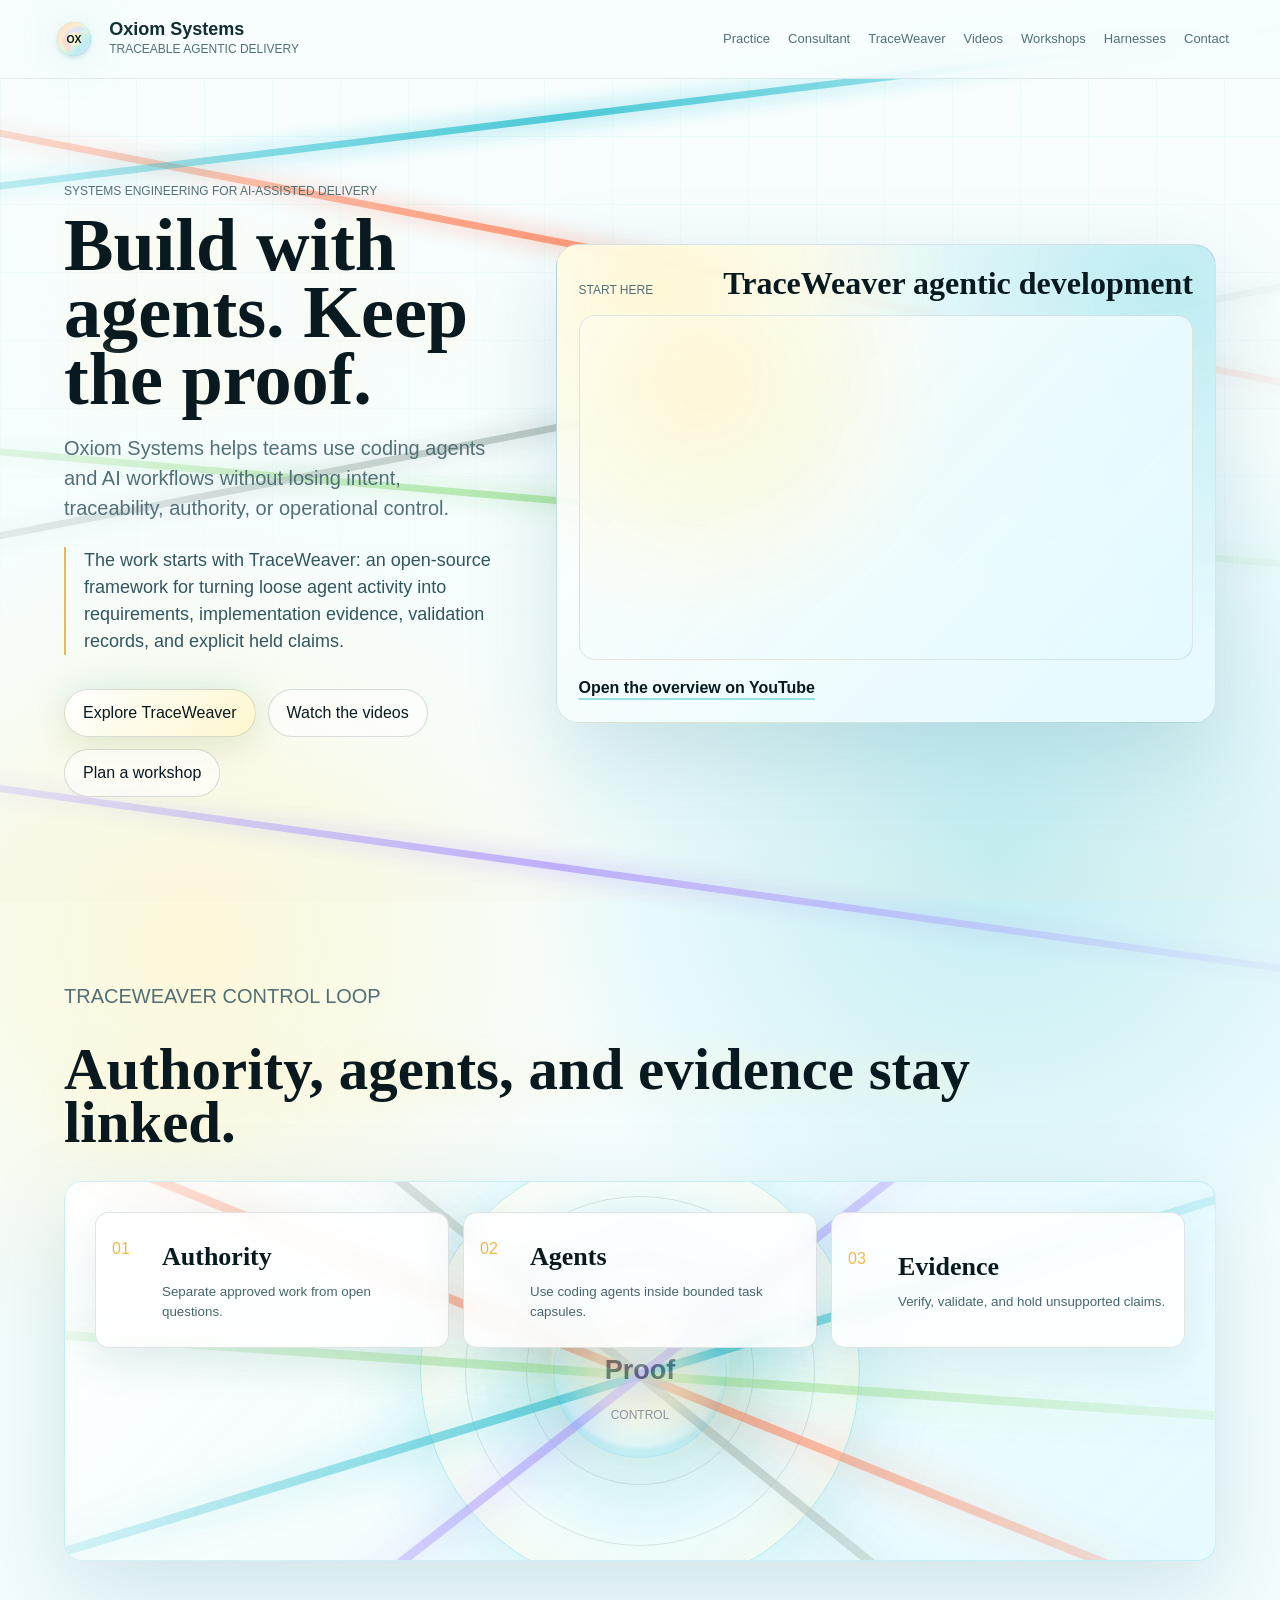
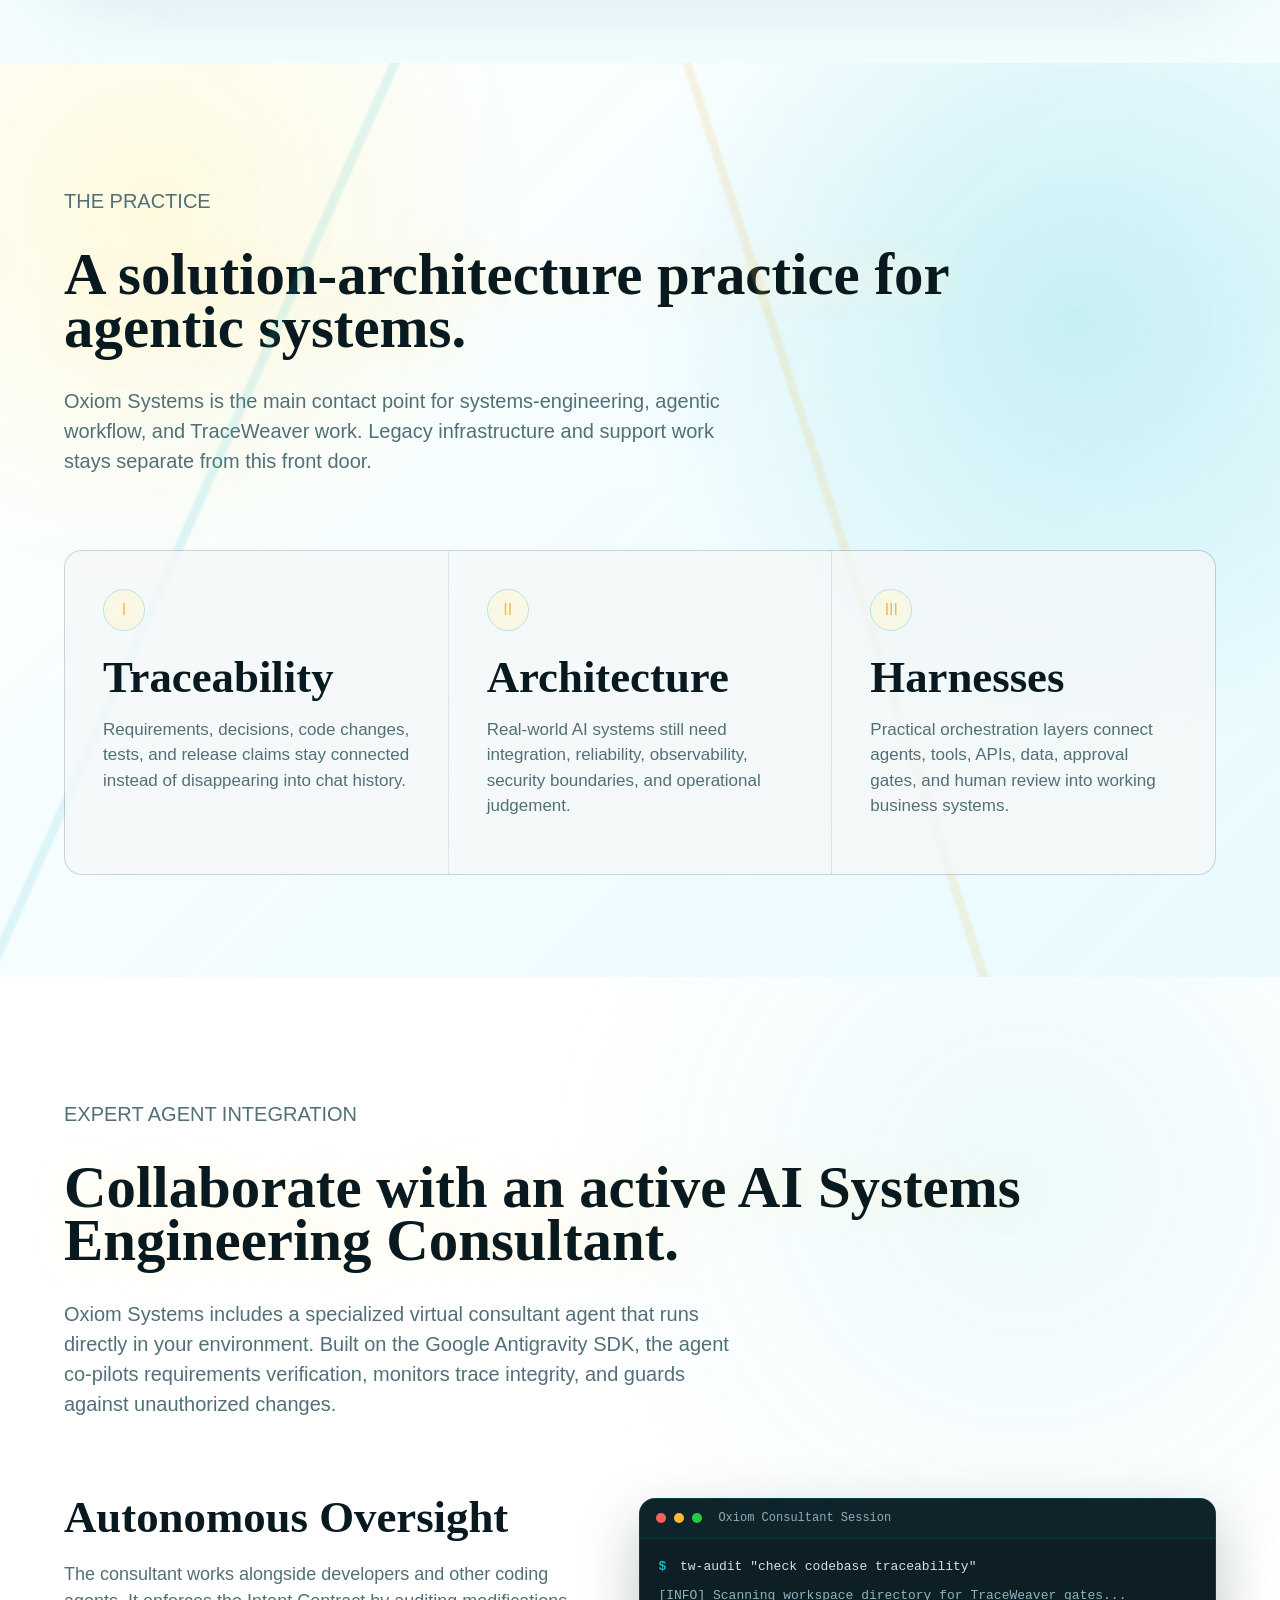
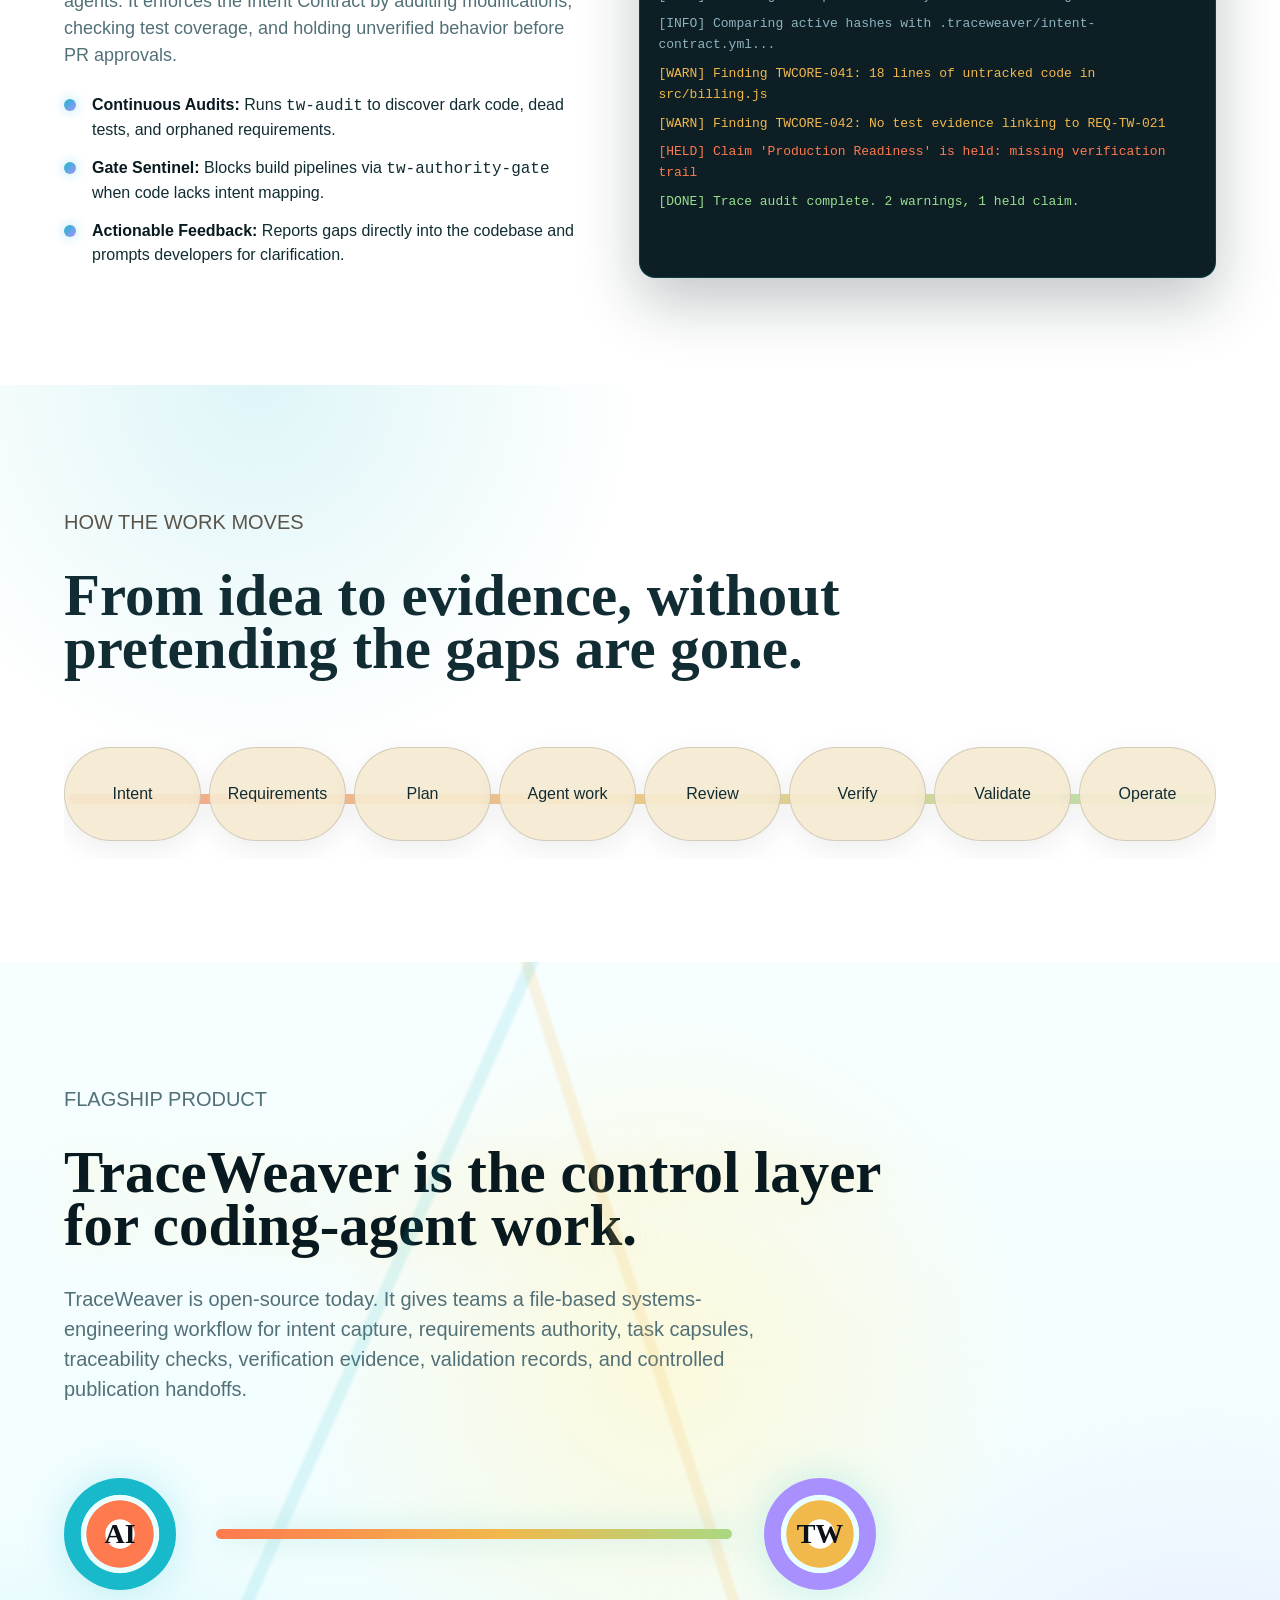
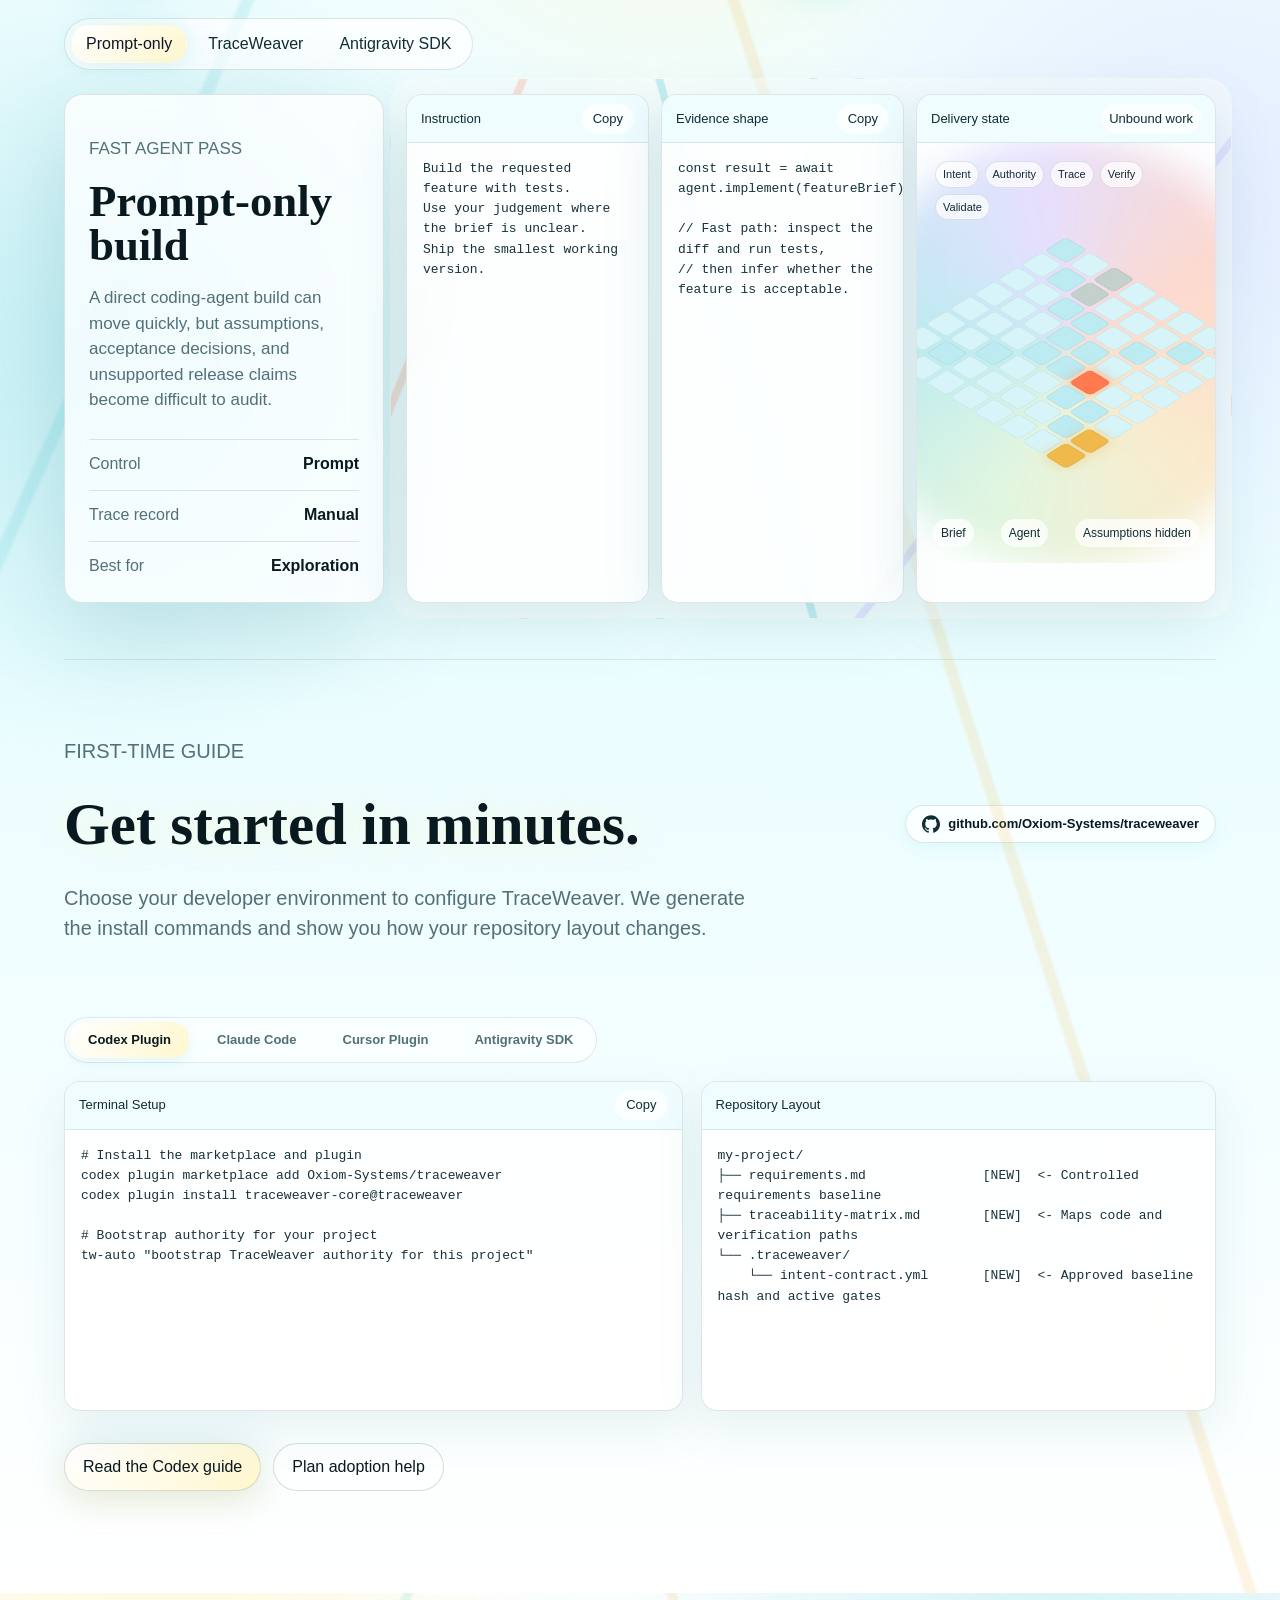
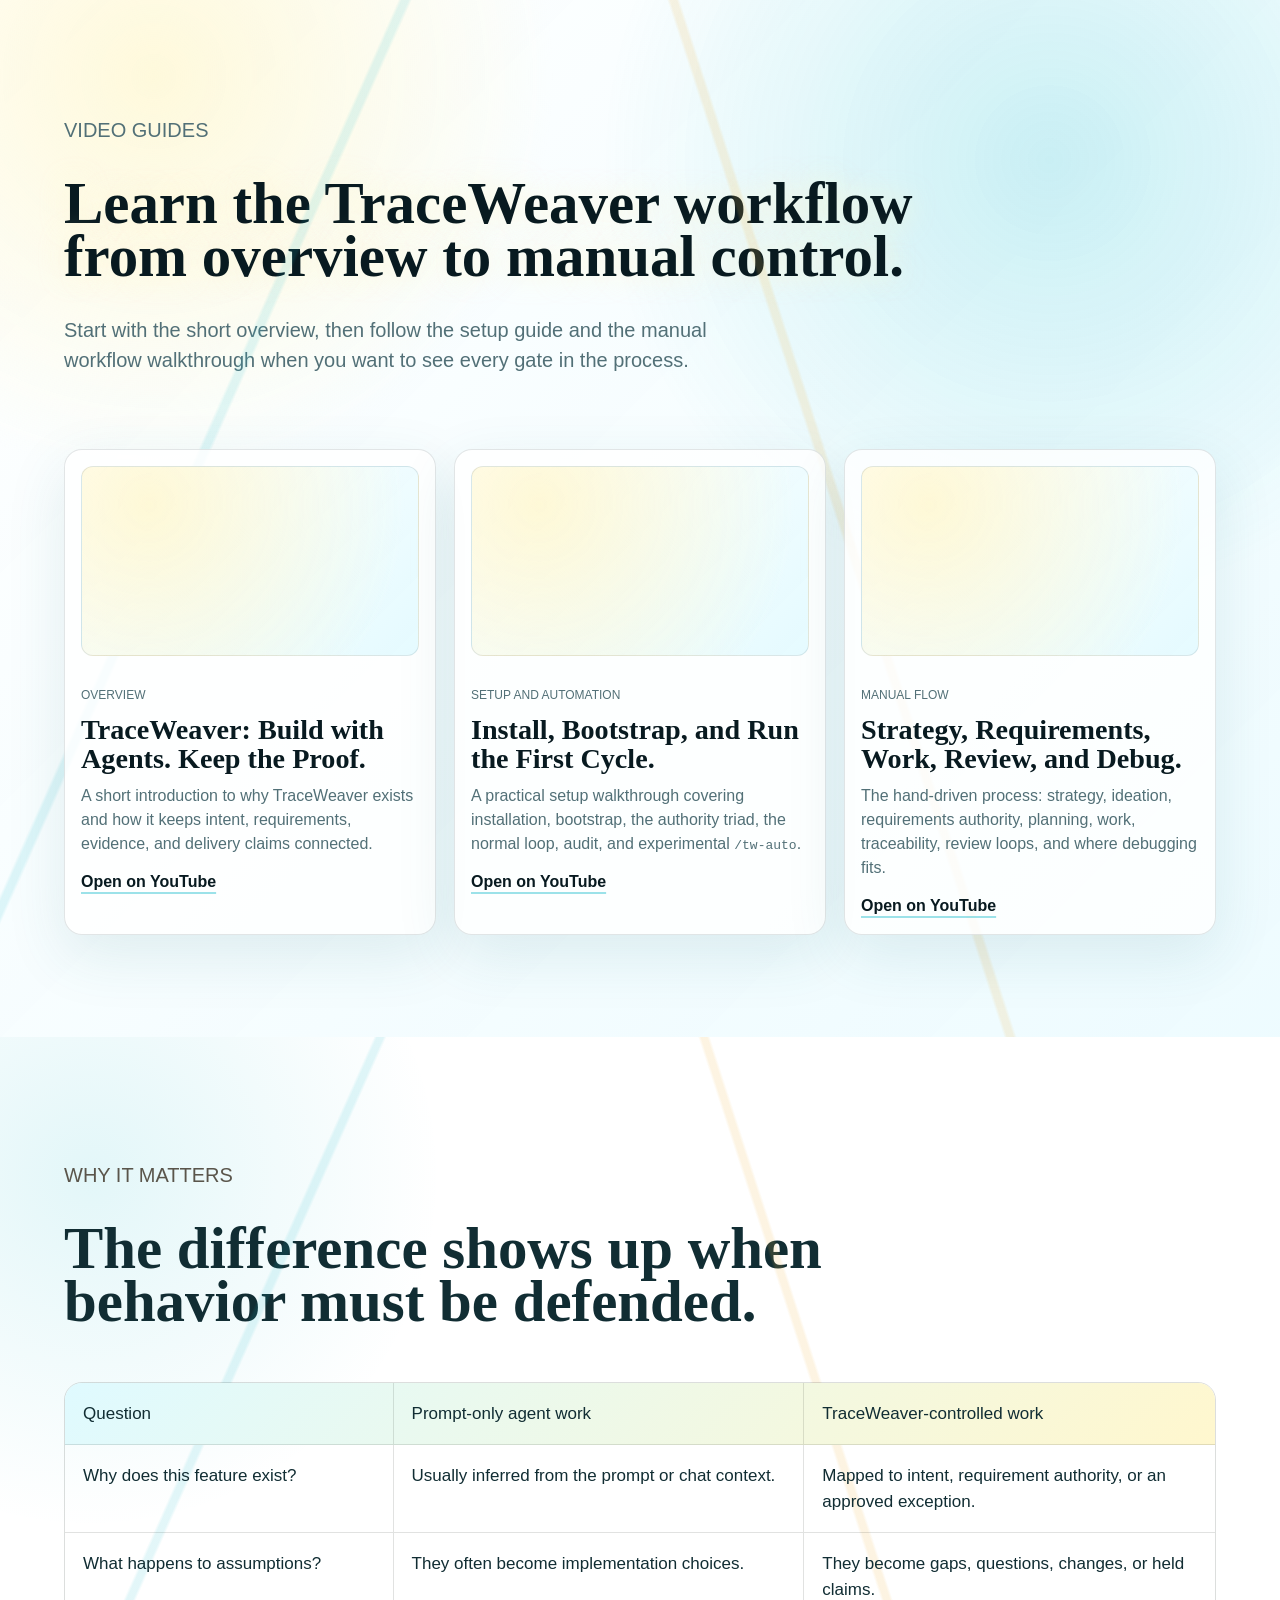
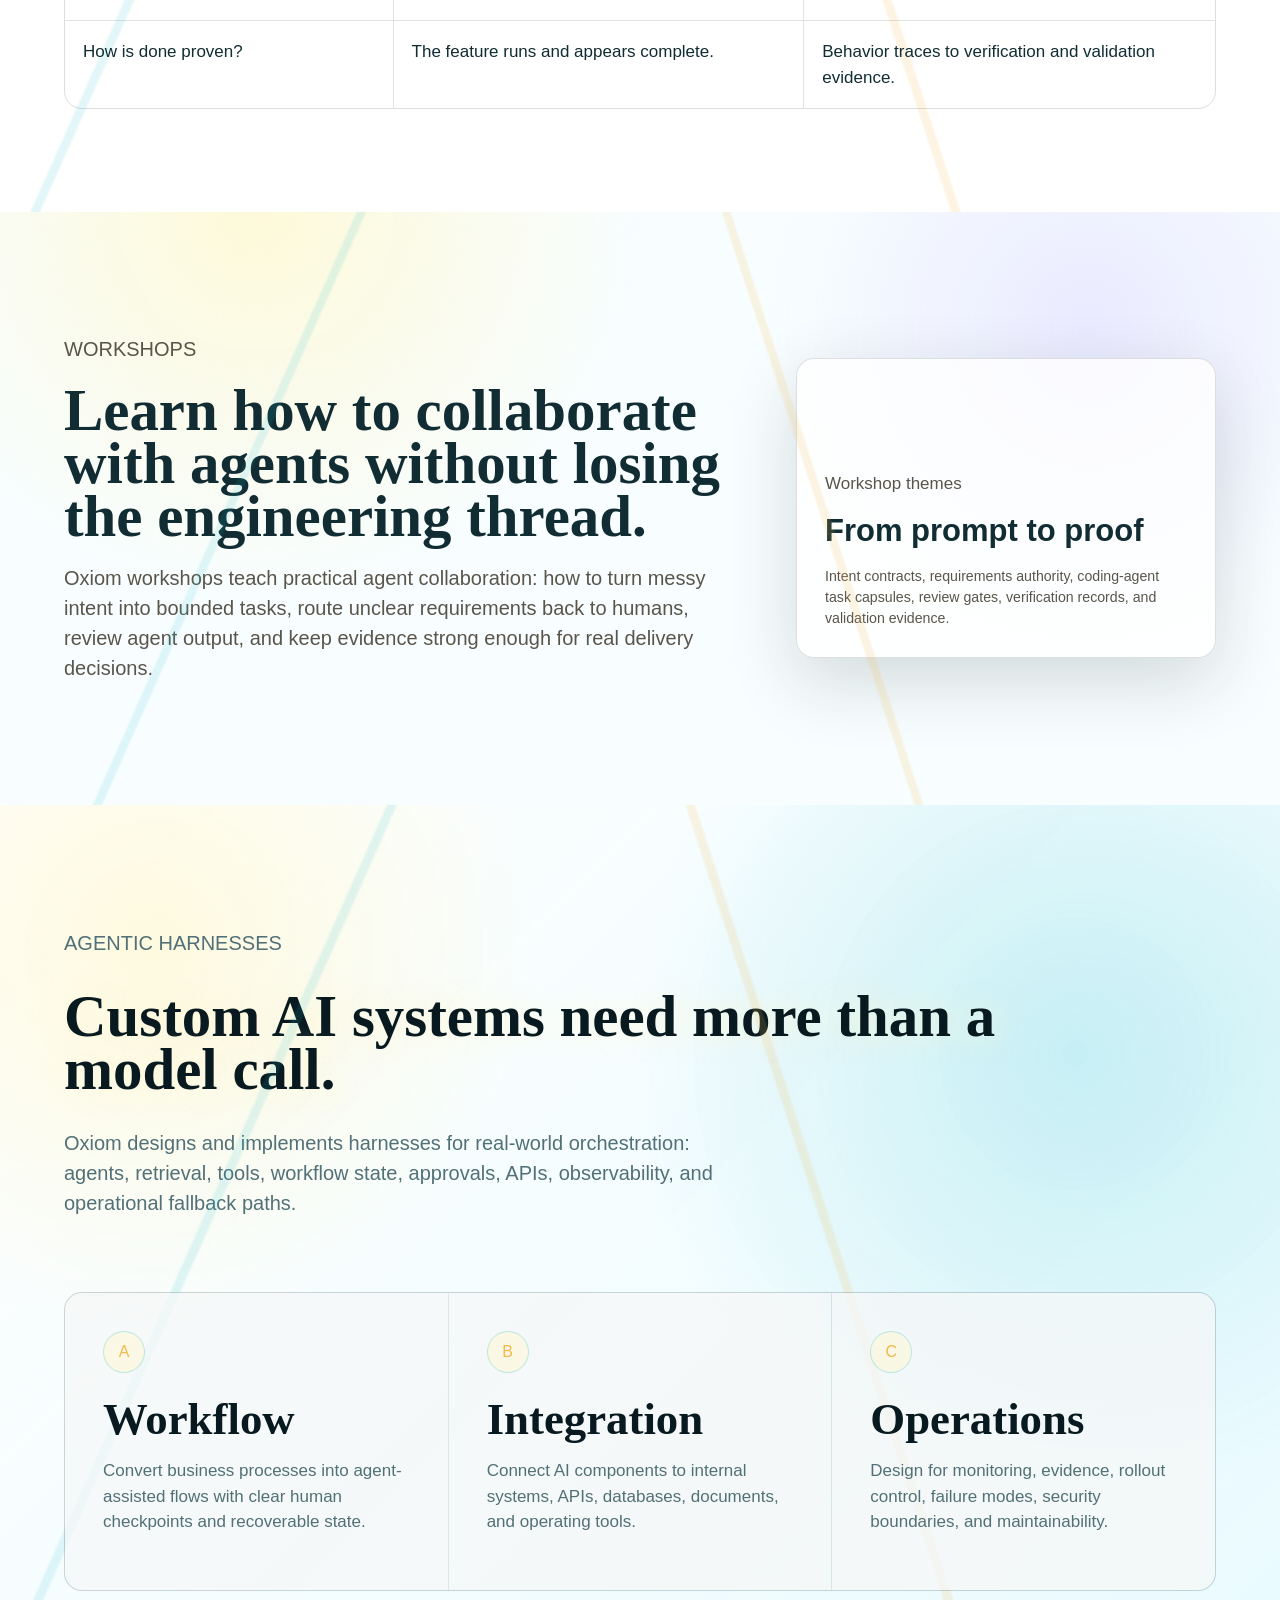
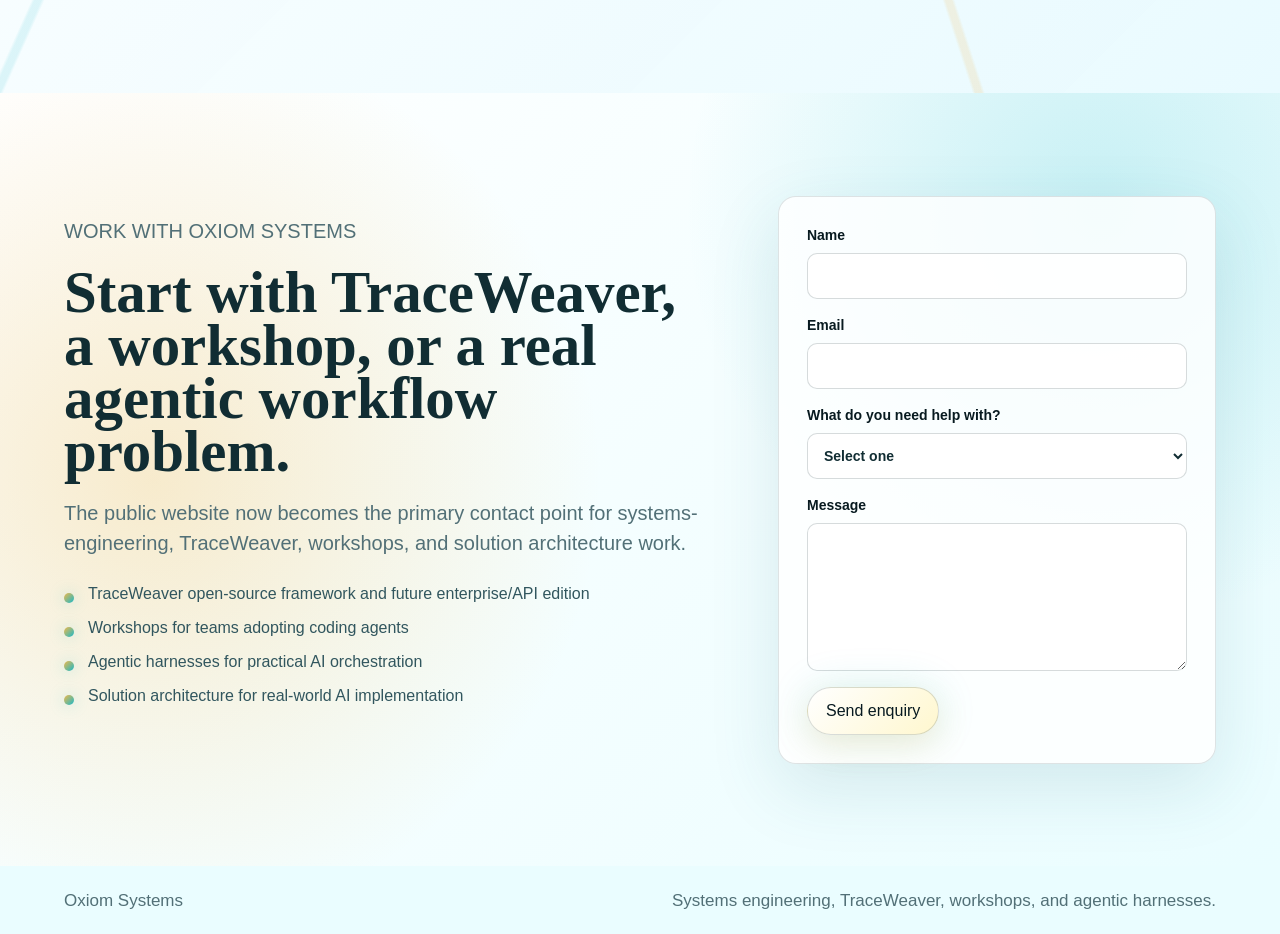
==== commit 664d912c: "Publish website release" ====
--- a/index.html
+++ b/index.html
@@ -60,21 +60,21 @@
           </div>
         </div>
 
-        <div class="hero-video-panel" aria-label="TraceWeaver overview video">
+        <div class="hero-video-panel" aria-label="TraceWeaver agentic development video">
           <div class="hero-video-copy">
             <span class="eyebrow">Start here</span>
-            <strong>TraceWeaver overview</strong>
+            <strong>TraceWeaver agentic development</strong>
           </div>
           <div class="hero-video-embed">
             <iframe
-              src="https://www.youtube-nocookie.com/embed/5MkJ81_UnYU"
-              title="TraceWeaver overview"
+              src="https://www.youtube-nocookie.com/embed/hi0Jr6WP6Vg"
+              title="TraceWeaver agentic development"
               allow="accelerometer; autoplay; clipboard-write; encrypted-media; gyroscope; picture-in-picture; web-share"
               referrerpolicy="strict-origin-when-cross-origin"
               allowfullscreen
             ></iframe>
           </div>
-          <a href="https://youtu.be/5MkJ81_UnYU" target="_blank" rel="noopener">Open the overview on YouTube</a>
+          <a href="https://youtu.be/hi0Jr6WP6Vg" target="_blank" rel="noopener">Open the overview on YouTube</a>
         </div>
       </section>
 
@@ -394,8 +394,8 @@
           <article class="youtube-card">
             <div class="youtube-embed">
               <iframe
-                src="https://www.youtube-nocookie.com/embed/5MkJ81_UnYU"
-                title="TraceWeaver overview"
+                src="https://www.youtube-nocookie.com/embed/hi0Jr6WP6Vg"
+                title="TraceWeaver agentic development"
                 loading="lazy"
                 allow="accelerometer; autoplay; clipboard-write; encrypted-media; gyroscope; picture-in-picture; web-share"
                 referrerpolicy="strict-origin-when-cross-origin"
@@ -409,14 +409,14 @@
                 A short introduction to why TraceWeaver exists and how it keeps
                 intent, requirements, evidence, and delivery claims connected.
               </p>
-              <a href="https://youtu.be/5MkJ81_UnYU" target="_blank" rel="noopener">Open on YouTube</a>
+              <a href="https://youtu.be/hi0Jr6WP6Vg" target="_blank" rel="noopener">Open on YouTube</a>
             </div>
           </article>
 
           <article class="youtube-card">
             <div class="youtube-embed">
               <iframe
-                src="https://www.youtube-nocookie.com/embed/hyTFP4S2v_Y"
+                src="https://www.youtube-nocookie.com/embed/7ZK5m8_VvZA"
                 title="TraceWeaver setup and tw-auto guide"
                 loading="lazy"
                 allow="accelerometer; autoplay; clipboard-write; encrypted-media; gyroscope; picture-in-picture; web-share"
@@ -432,7 +432,7 @@
                 the authority triad, the normal loop, audit, and experimental
                 <code>/tw-auto</code>.
               </p>
-              <a href="https://youtu.be/hyTFP4S2v_Y" target="_blank" rel="noopener">Open on YouTube</a>
+              <a href="https://youtu.be/7ZK5m8_VvZA" target="_blank" rel="noopener">Open on YouTube</a>
             </div>
           </article>
 
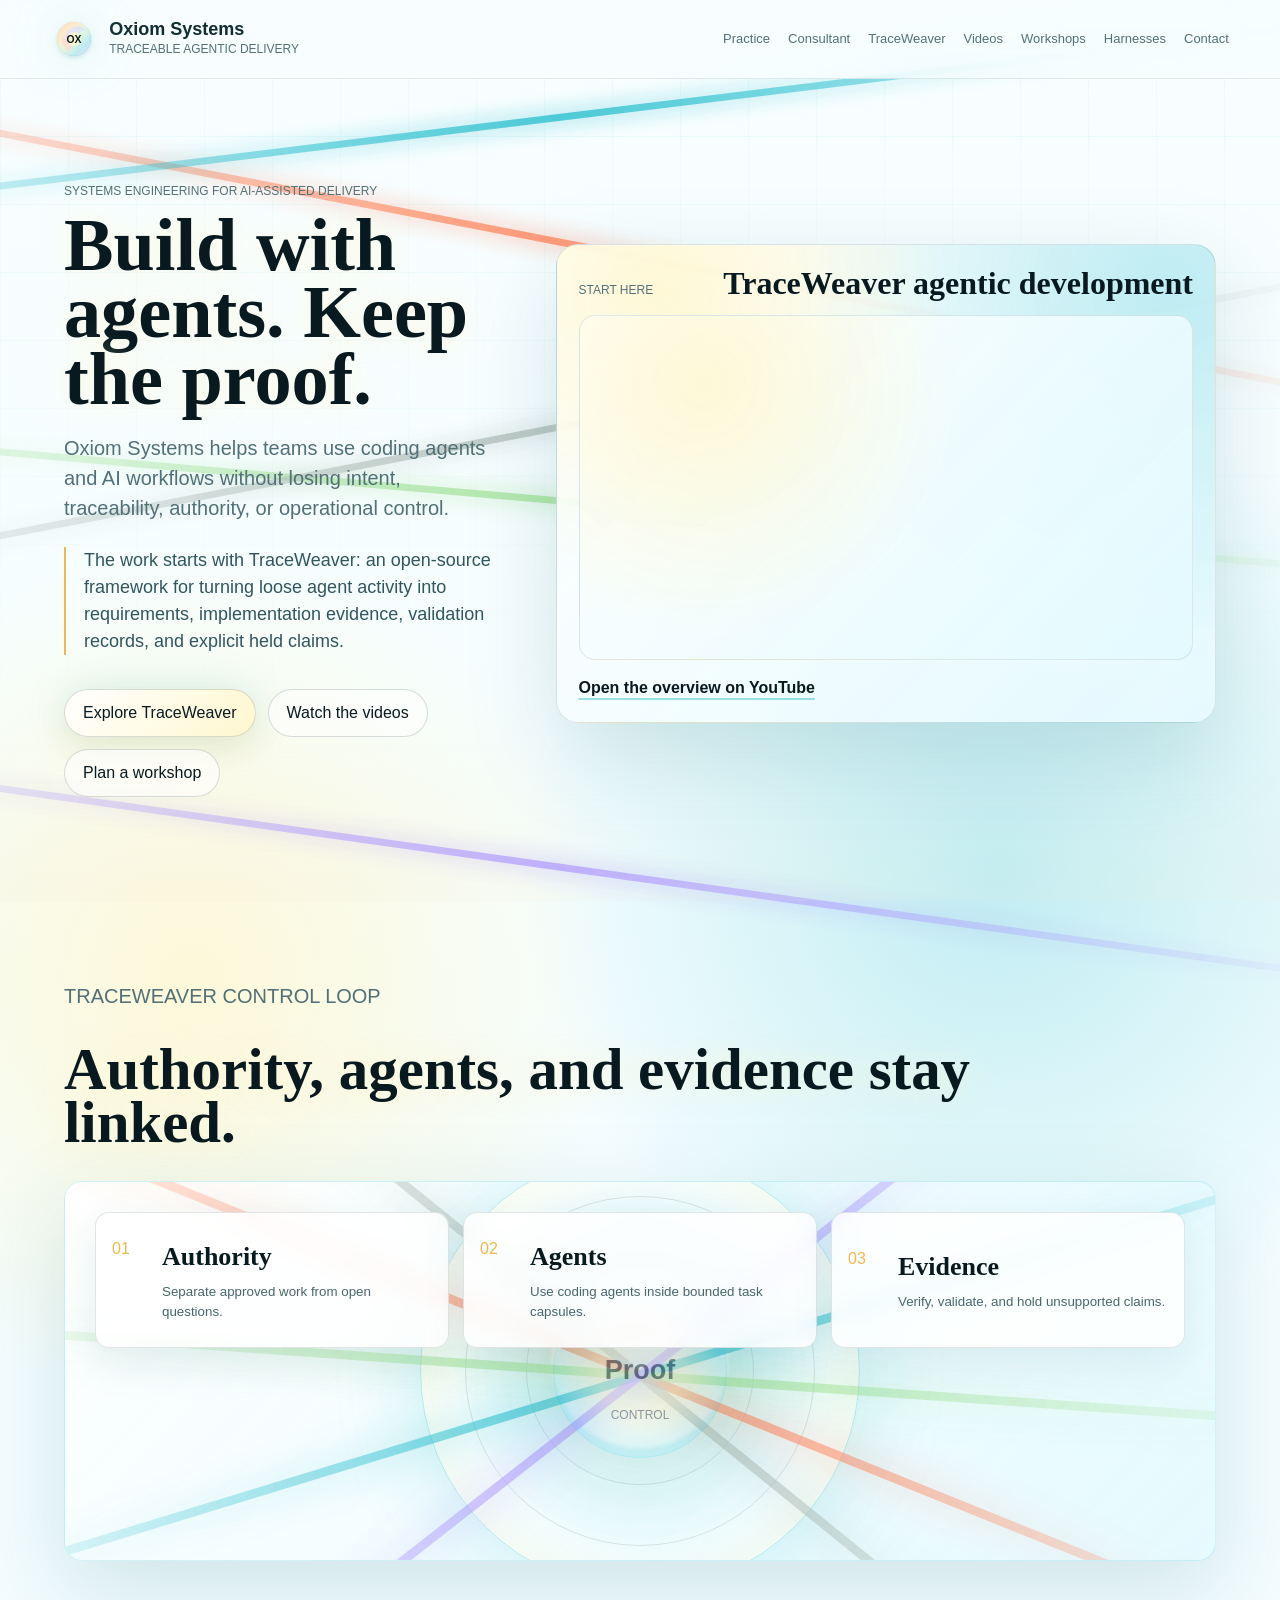
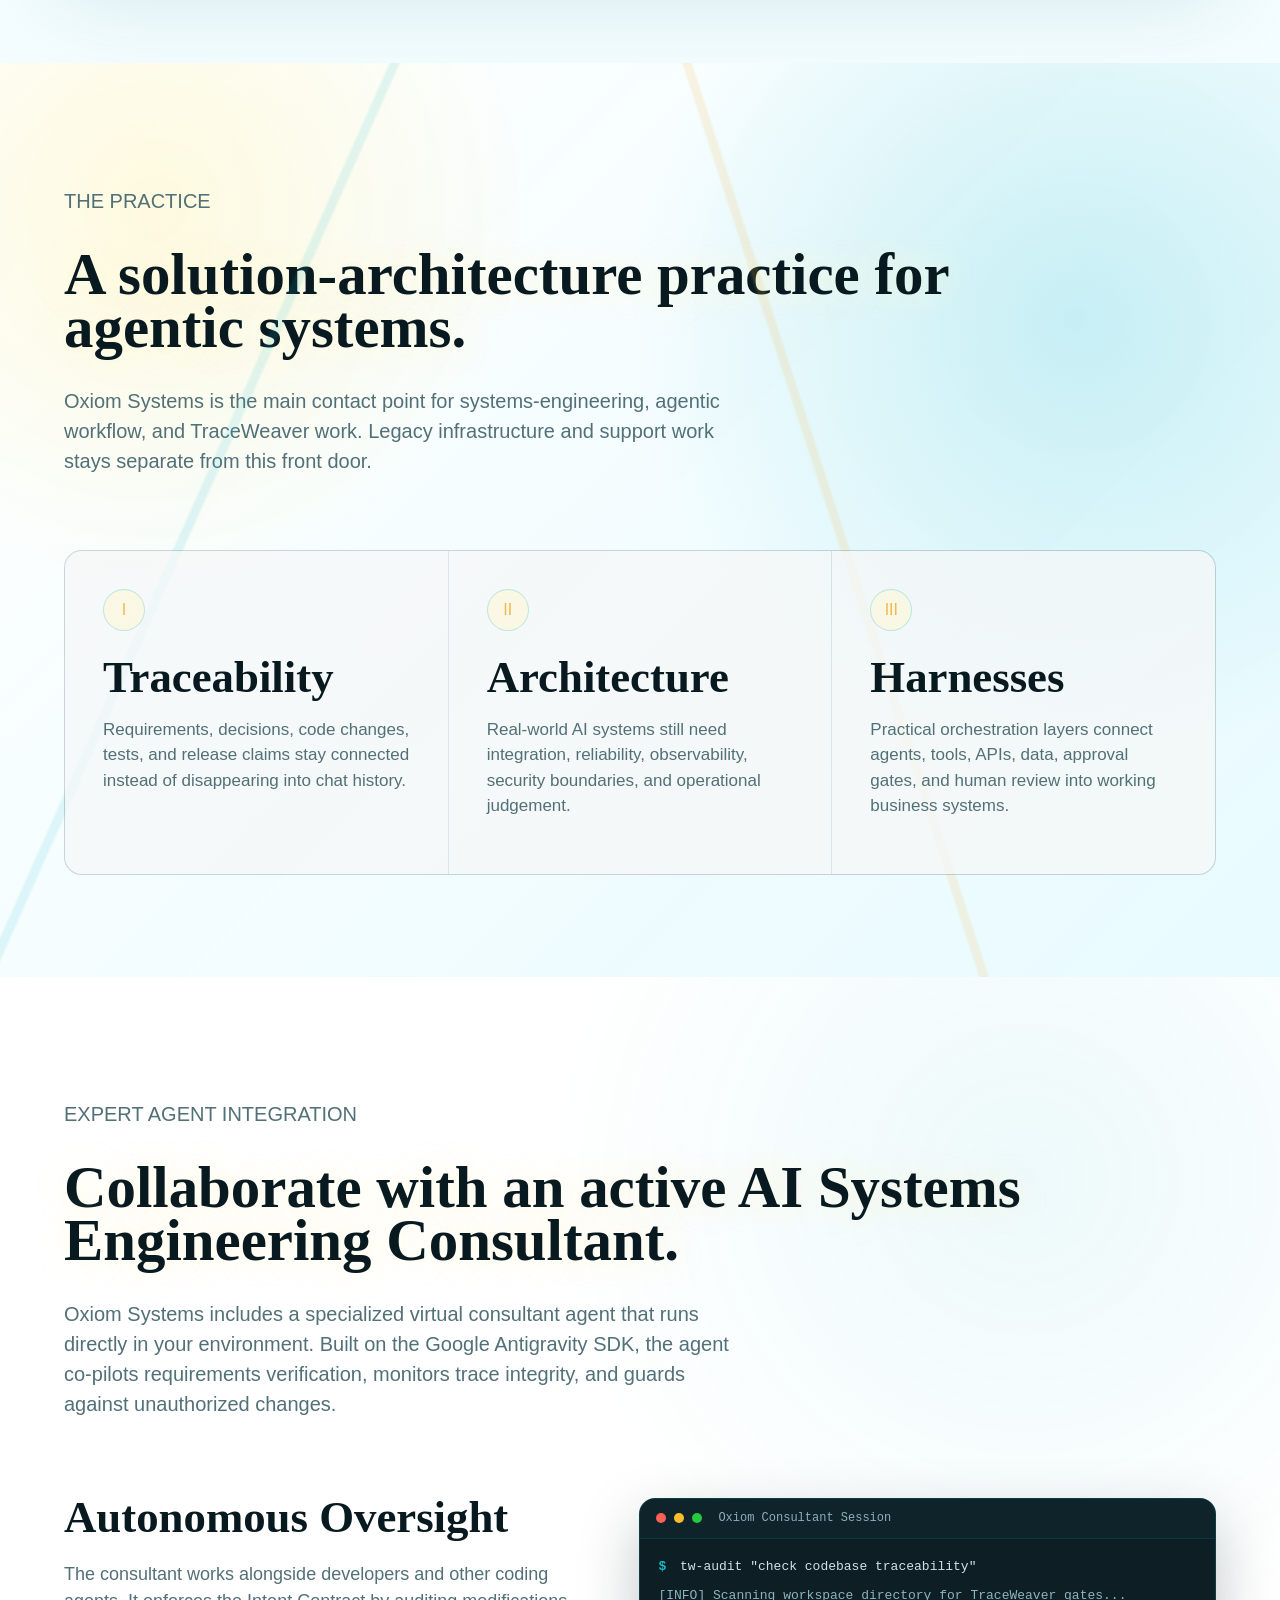
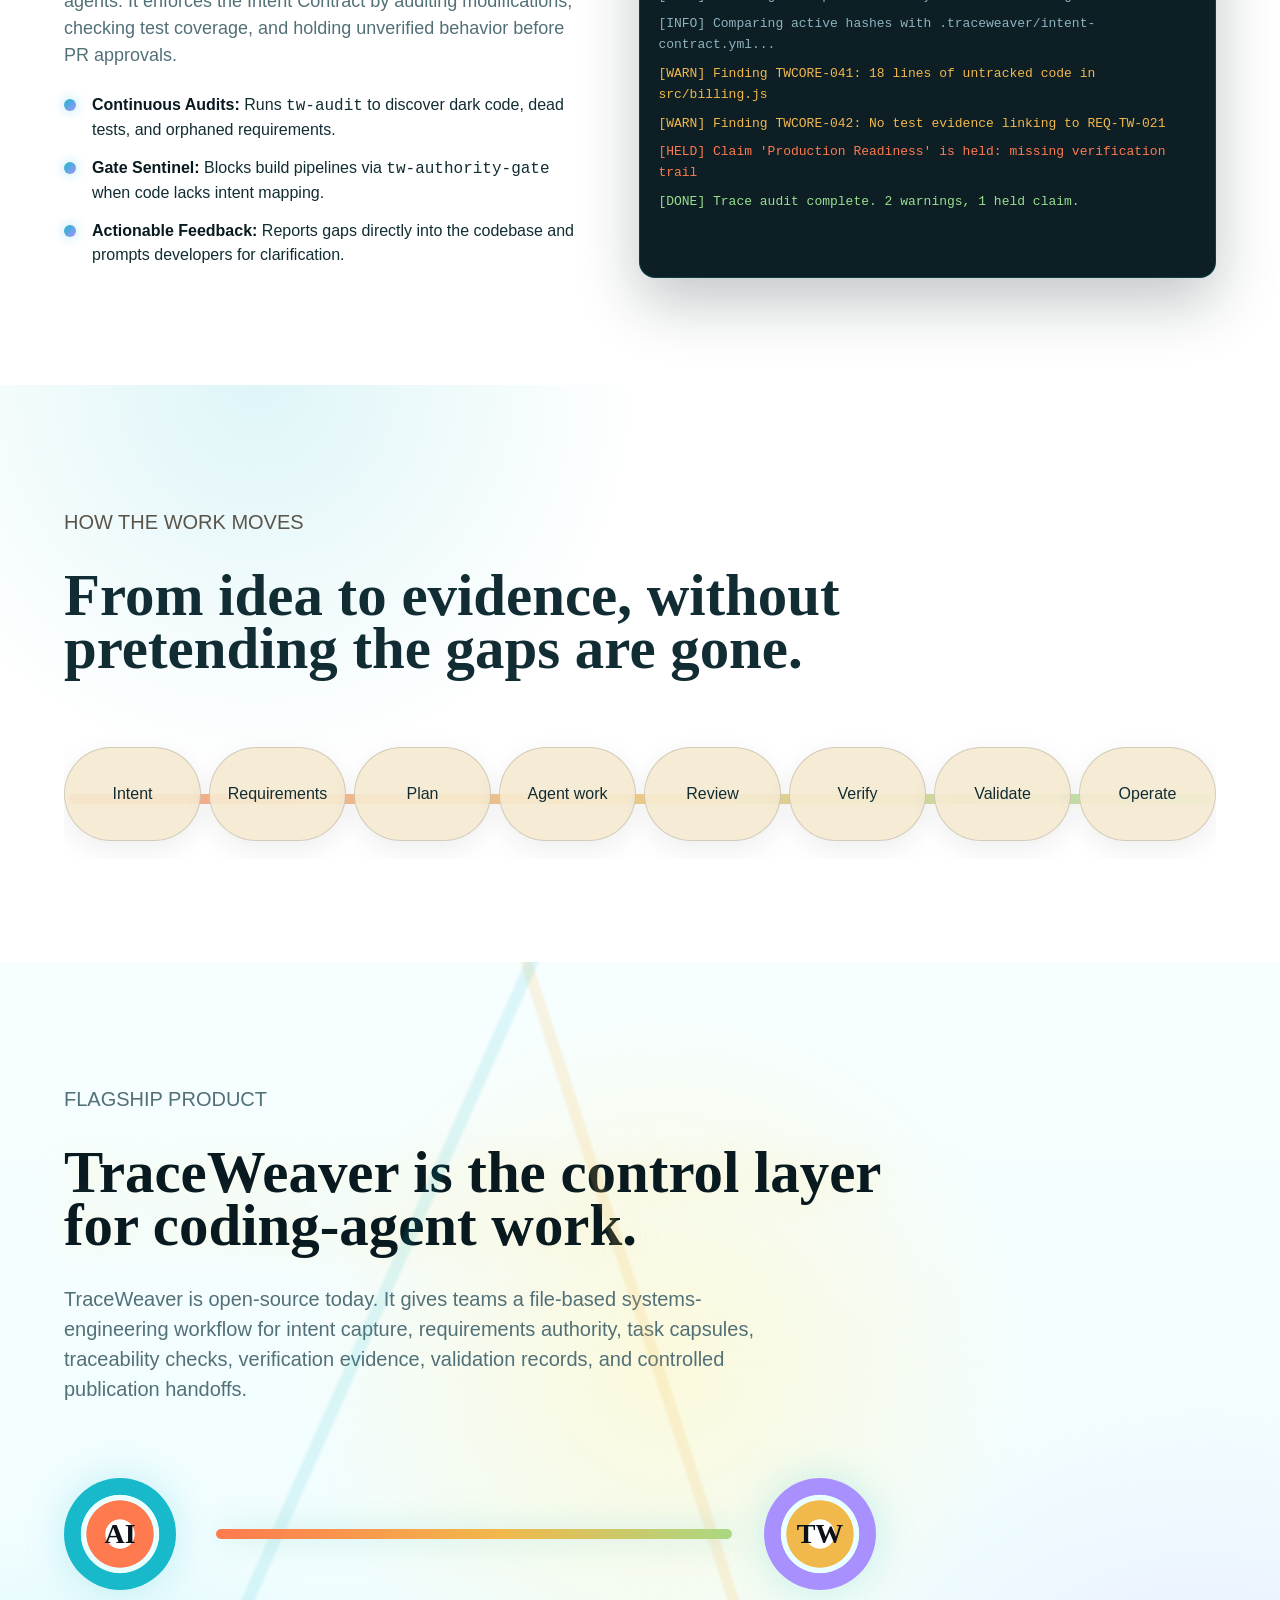
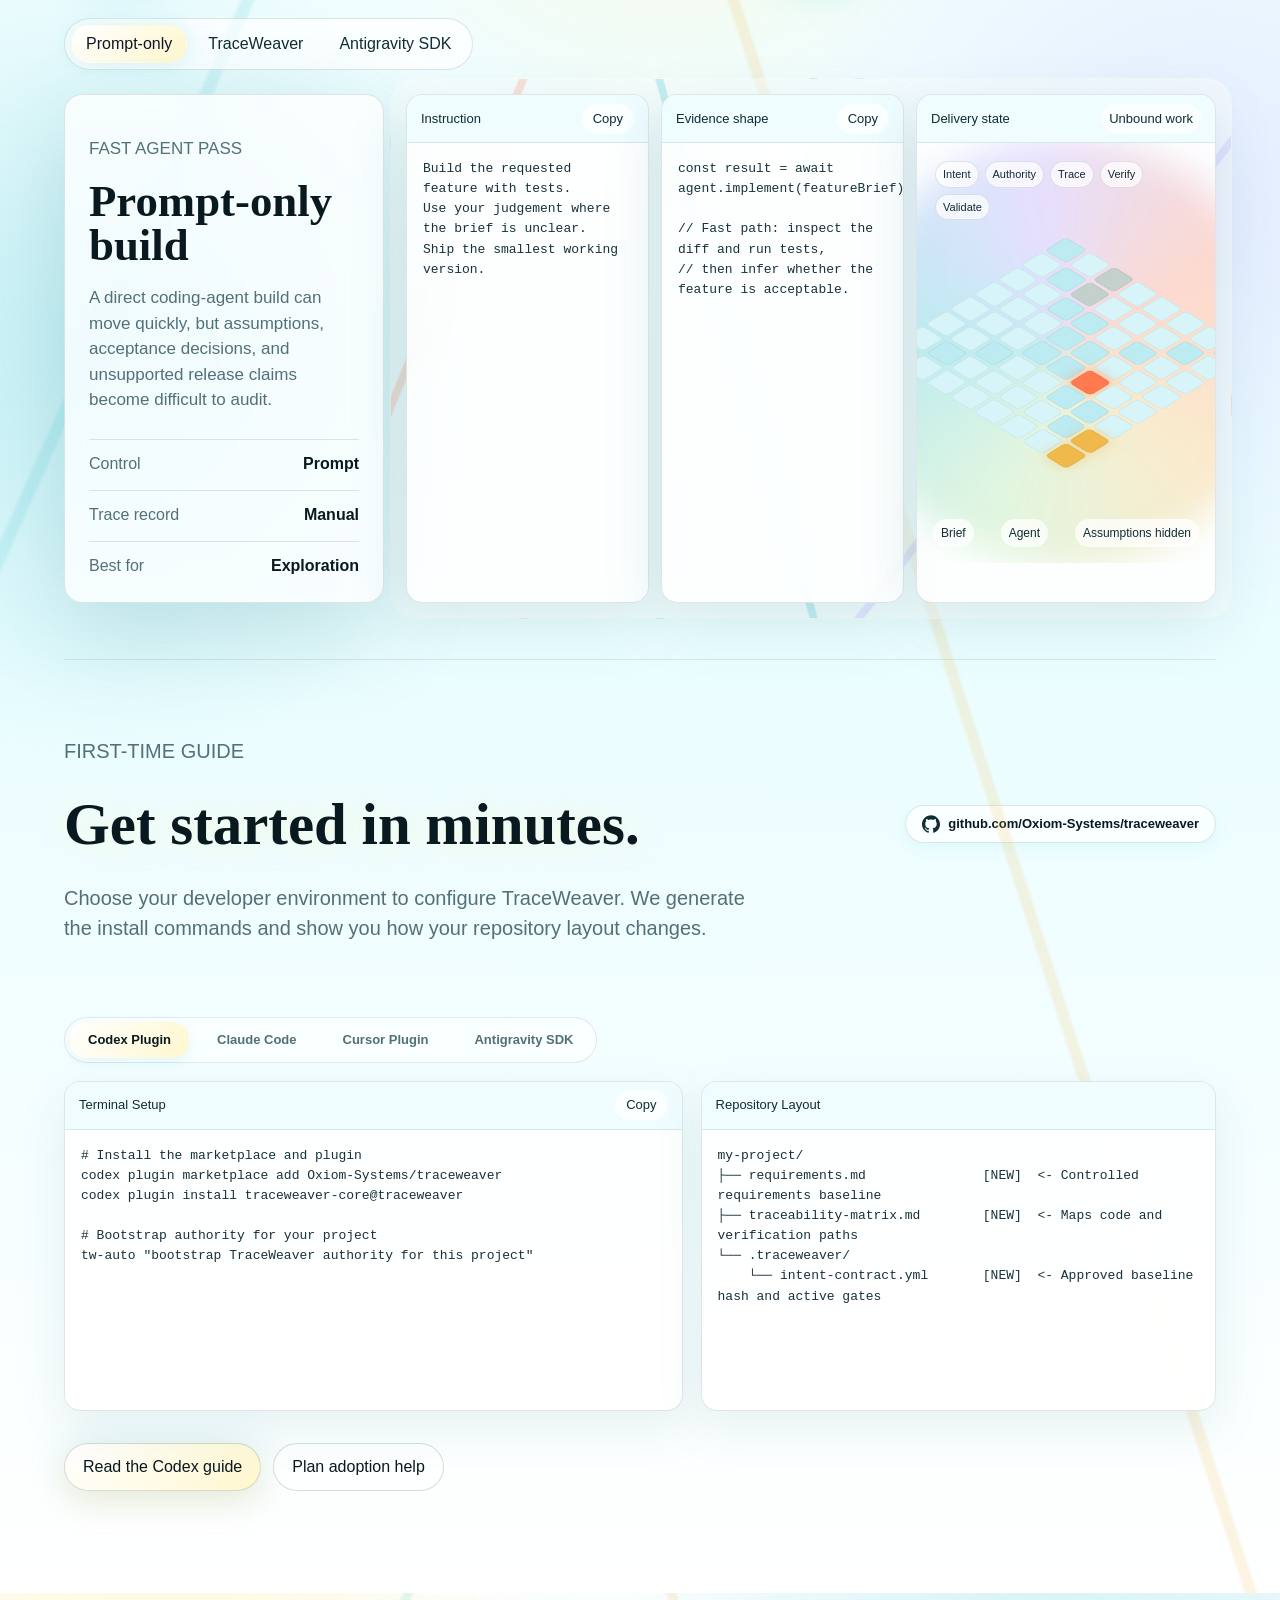
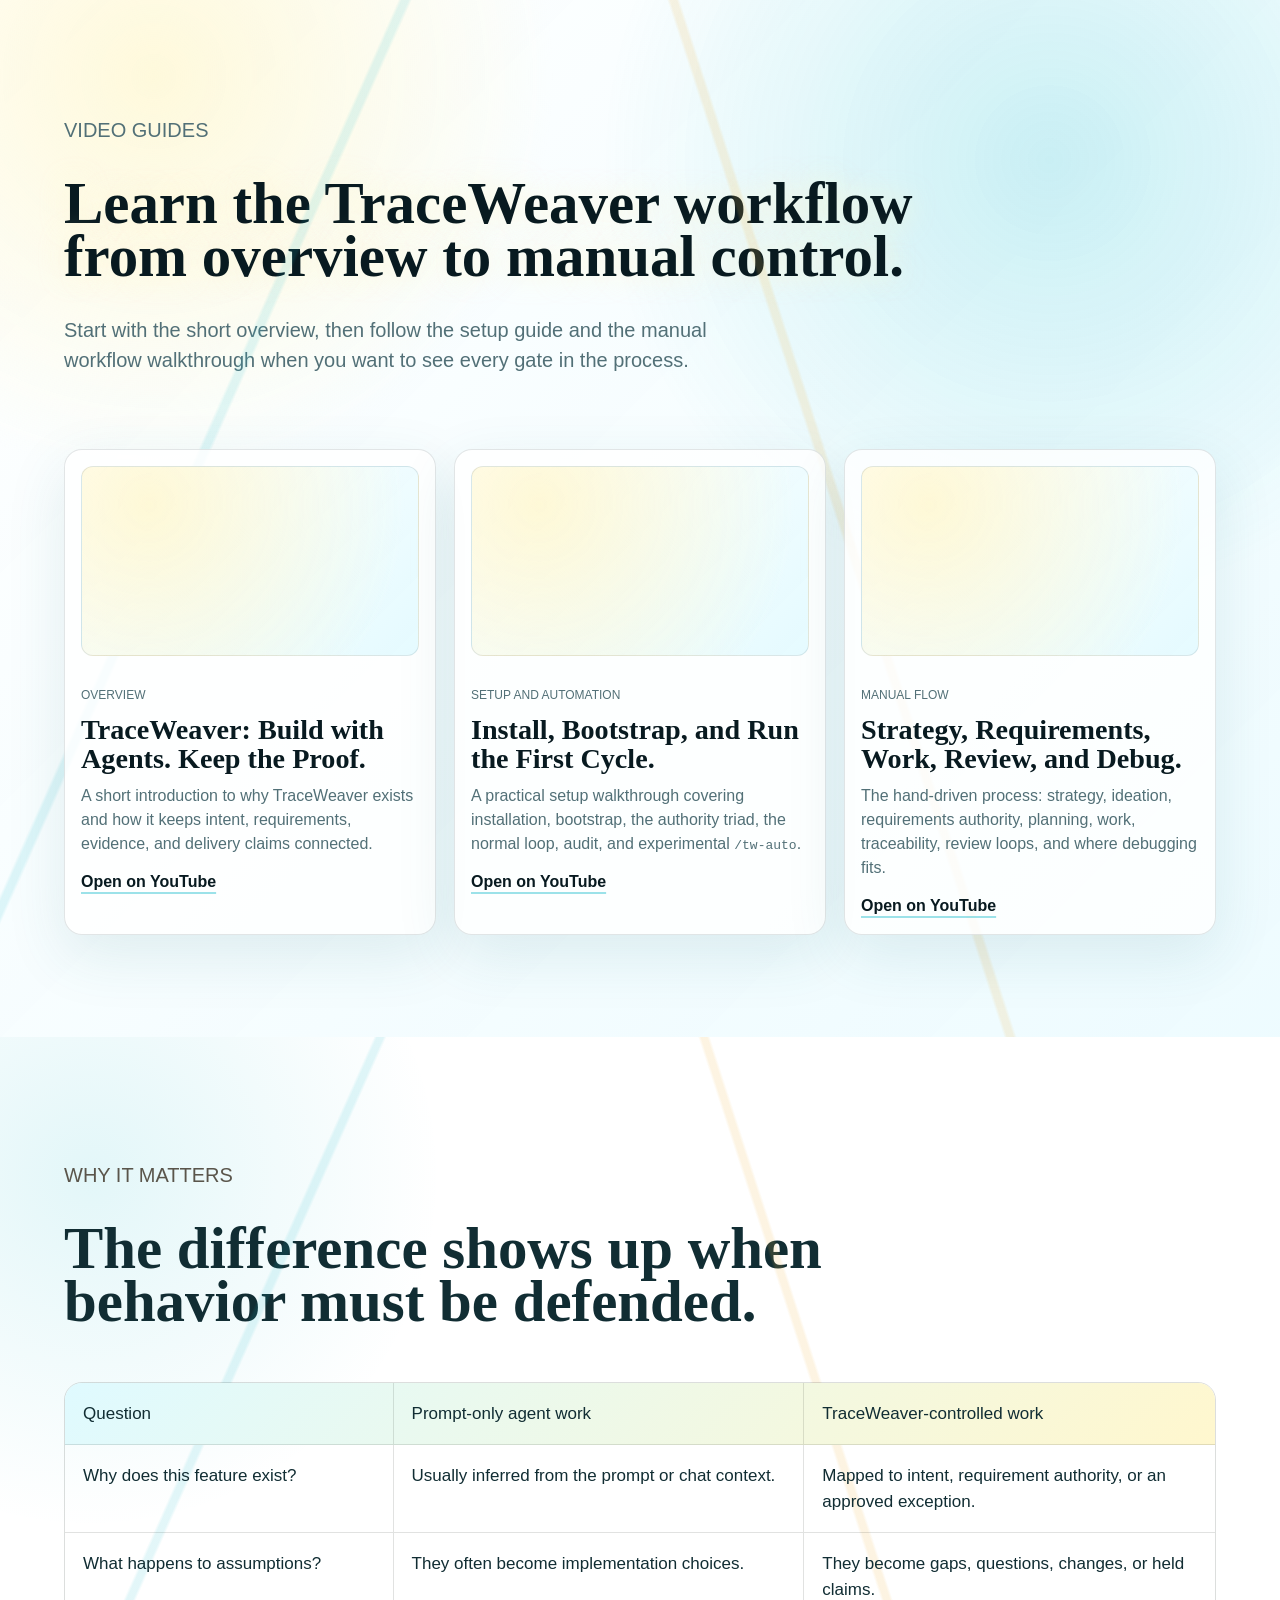
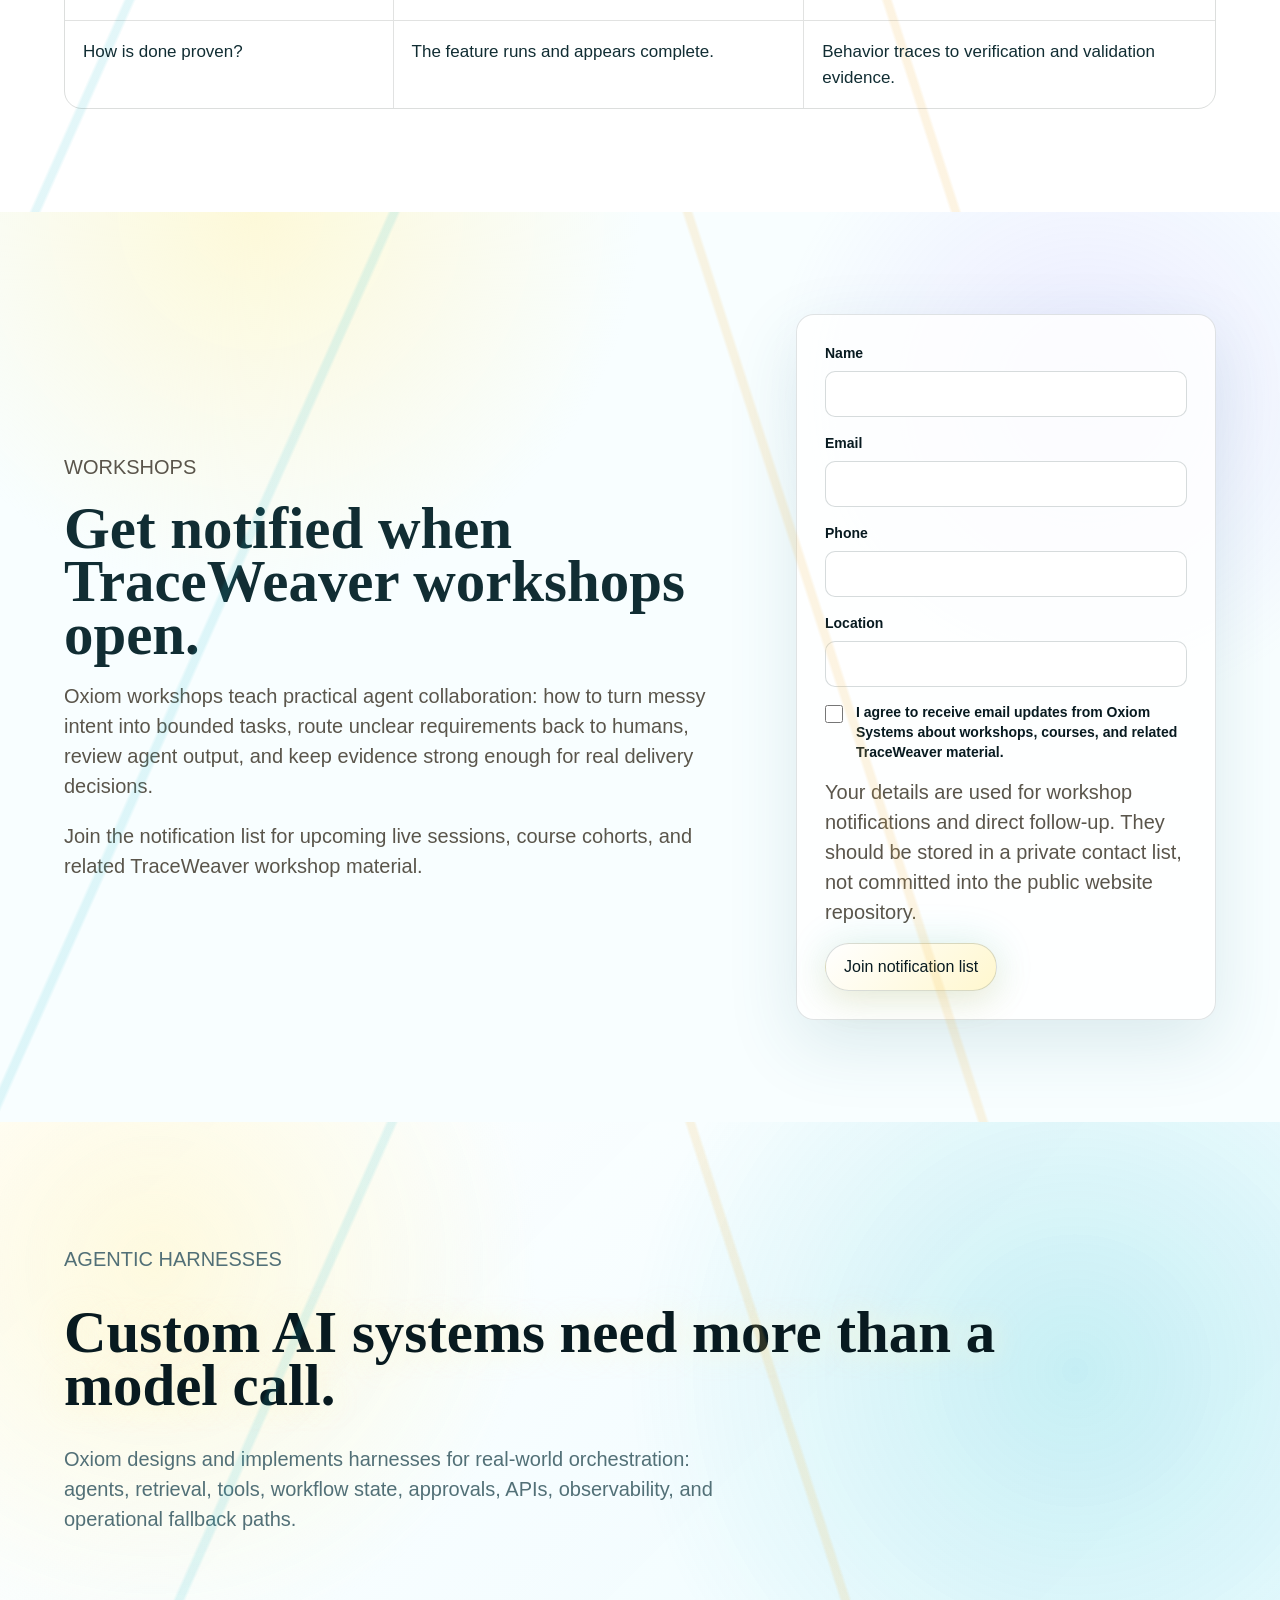
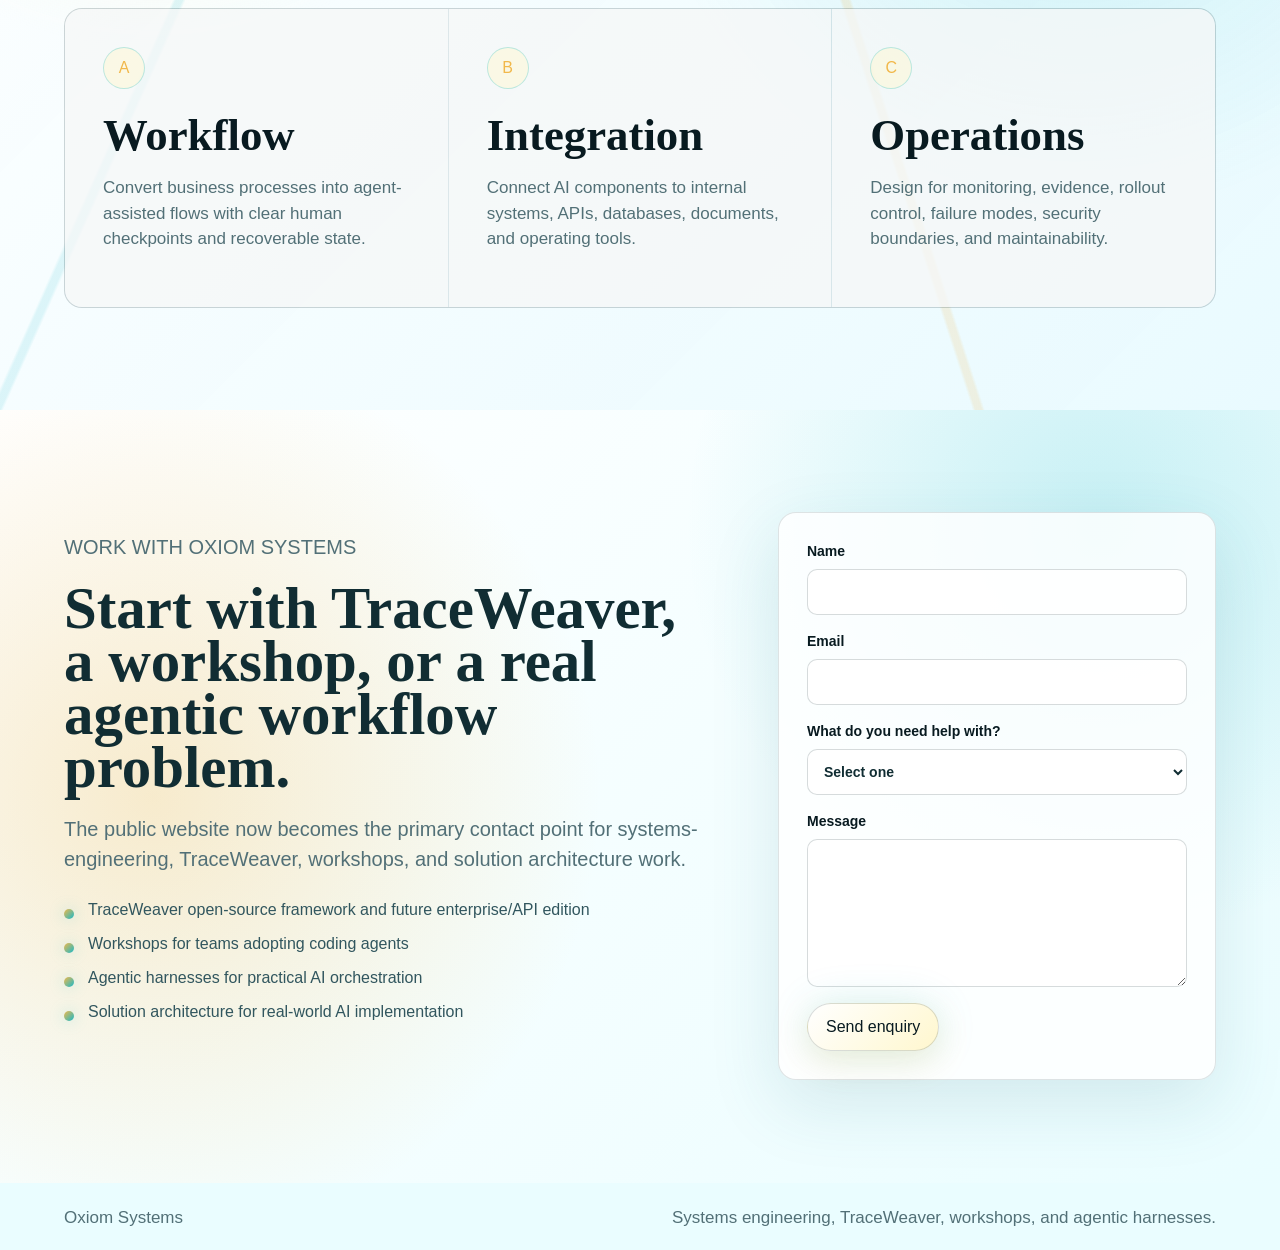
==== commit 147ac2d0: "Publish website release" ====
--- a/index.html
+++ b/index.html
@@ -494,19 +494,59 @@
       <section class="paper" id="workshops" aria-labelledby="workshops-title">
         <div class="paper-copy">
           <p class="eyebrow">Workshops</p>
-          <h2 id="workshops-title">Learn how to collaborate with agents without losing the engineering thread.</h2>
+          <h2 id="workshops-title">Get notified when TraceWeaver workshops open.</h2>
           <p>
             Oxiom workshops teach practical agent collaboration: how to turn
             messy intent into bounded tasks, route unclear requirements back to
             humans, review agent output, and keep evidence strong enough for
             real delivery decisions.
           </p>
-        </div>
-        <div class="paper-card" aria-label="Workshop themes">
-          <span>Workshop themes</span>
-          <strong>From prompt to proof</strong>
-          <small>Intent contracts, requirements authority, coding-agent task capsules, review gates, verification records, and validation evidence.</small>
-        </div>
+          <p>
+            Join the notification list for upcoming live sessions, course
+            cohorts, and related TraceWeaver workshop material.
+          </p>
+        </div>
+        <form class="contact-form workshop-signup-form" action="https://formsubmit.co/15deadc59cd7944b349b39ca77bf9149" method="POST" aria-label="Workshop notification signup">
+          <input type="hidden" name="_subject" value="New Oxiom workshop notification signup">
+          <input type="hidden" name="_template" value="table">
+          <input type="hidden" name="_next" value="https://oxiomsystems.com/thanks.html">
+          <input type="hidden" name="form_type" value="workshop_notification_signup">
+          <input type="hidden" name="consent_version" value="workshop-notifications-v1-2026-05-27">
+          <input type="text" name="_honey" class="form-honey" tabindex="-1" autocomplete="off" aria-hidden="true">
+
+          <label>
+            <span>Name</span>
+            <input type="text" name="name" autocomplete="name" required>
+          </label>
+
+          <label>
+            <span>Email</span>
+            <input type="email" name="email" autocomplete="email" required>
+          </label>
+
+          <label>
+            <span>Phone</span>
+            <input type="tel" name="phone" autocomplete="tel" required>
+          </label>
+
+          <label>
+            <span>Location</span>
+            <input type="text" name="location" autocomplete="address-level2" required>
+          </label>
+
+          <label class="checkbox-label">
+            <input type="checkbox" name="email_consent" value="yes" required>
+            <span>I agree to receive email updates from Oxiom Systems about workshops, courses, and related TraceWeaver material.</span>
+          </label>
+
+          <p class="form-note">
+            Your details are used for workshop notifications and direct follow-up.
+            They should be stored in a private contact list, not committed into
+            the public website repository.
+          </p>
+
+          <button class="button primary" type="submit">Join notification list</button>
+        </form>
       </section>
 
       <section class="framework-band services" id="harnesses" aria-labelledby="harnesses-title">
--- a/styles.css
+++ b/styles.css
@@ -1354,6 +1354,14 @@
   font-weight: 700;
 }
 
+.contact-form .checkbox-label {
+  grid-template-columns: 20px 1fr;
+  align-items: start;
+  gap: 11px;
+  font-weight: 600;
+  line-height: 1.42;
+}
+
 .contact-form input,
 .contact-form select,
 .contact-form textarea {
@@ -1367,6 +1375,13 @@
   font: inherit;
 }
 
+.contact-form input[type="checkbox"] {
+  width: 18px;
+  min-height: 18px;
+  margin: 2px 0 0;
+  accent-color: var(--tide);
+}
+
 .contact-form textarea {
   min-height: 140px;
   resize: vertical;
@@ -1386,6 +1401,17 @@
 
 .form-honey {
   display: none;
+}
+
+.form-note {
+  margin: -2px 0 0;
+  color: #527077;
+  font-size: 13px;
+  line-height: 1.5;
+}
+
+.workshop-signup-form {
+  align-self: stretch;
 }
 
 .thanks-hero {
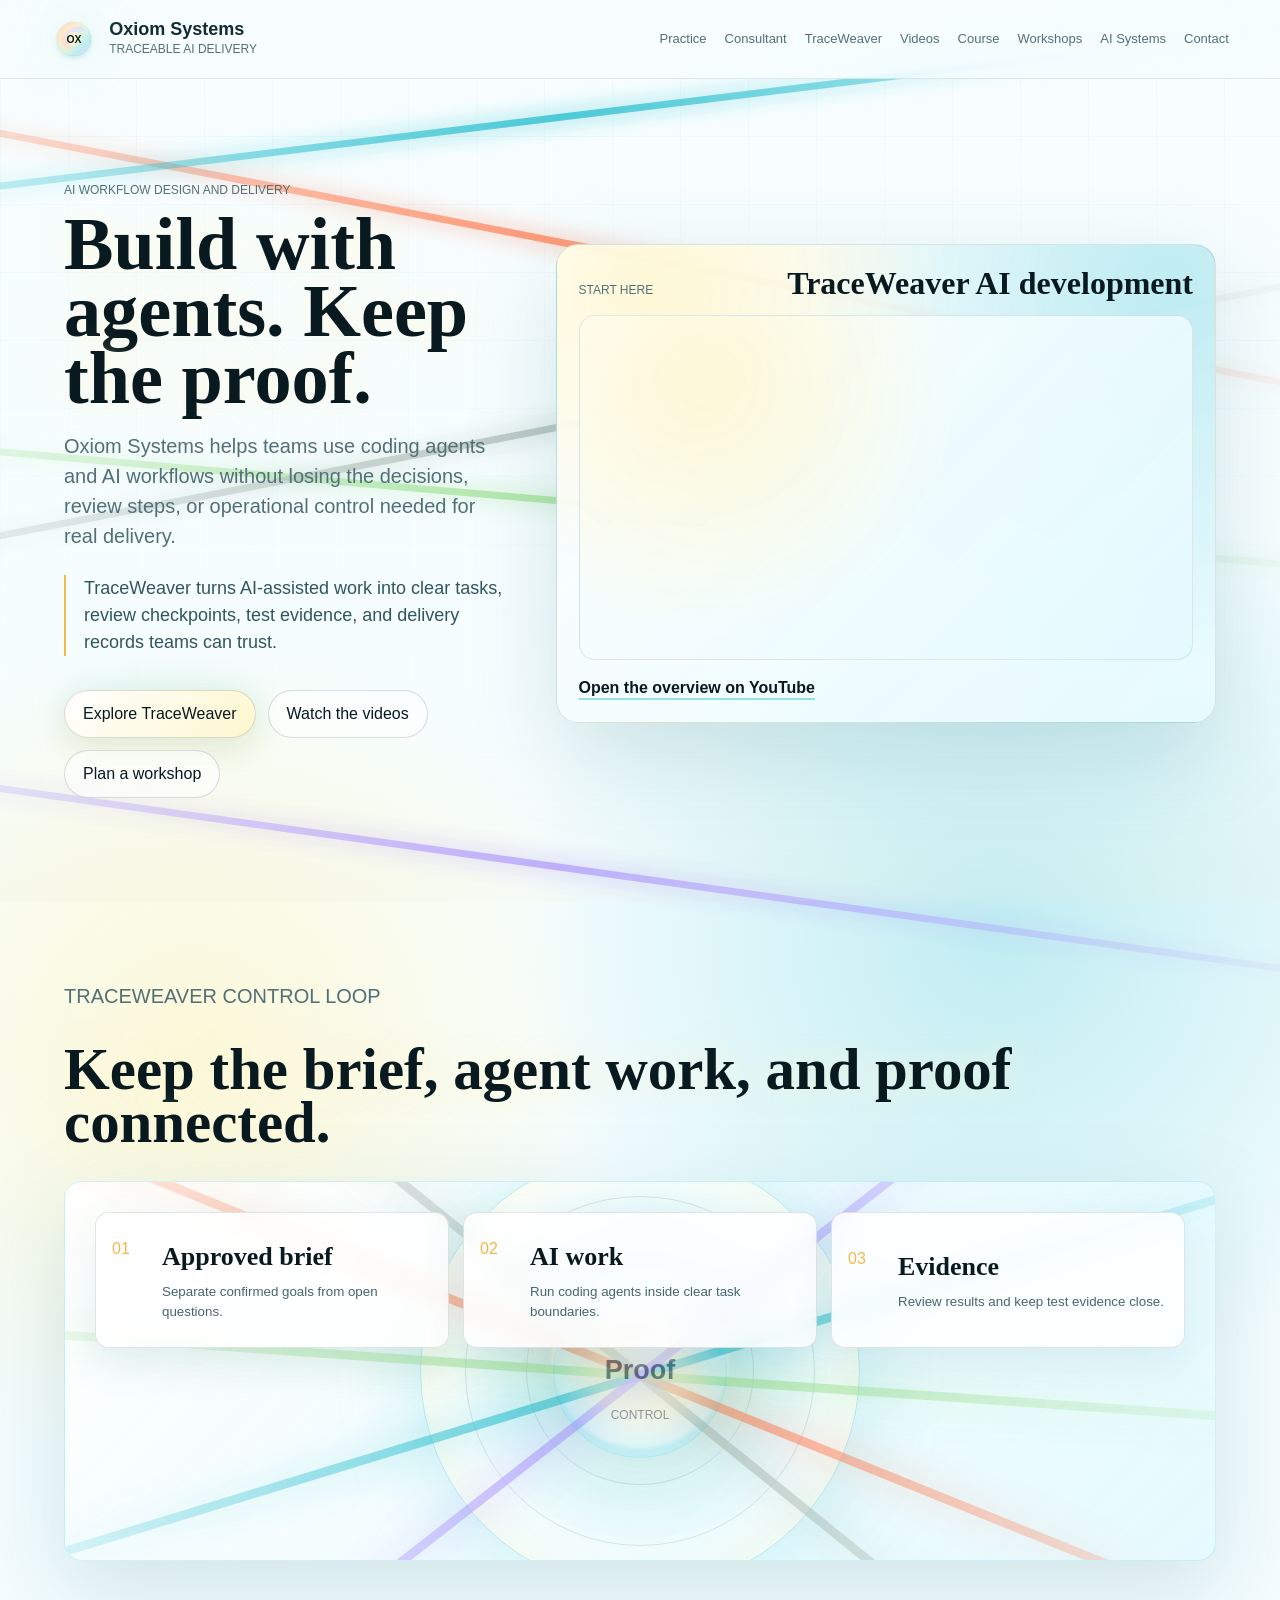
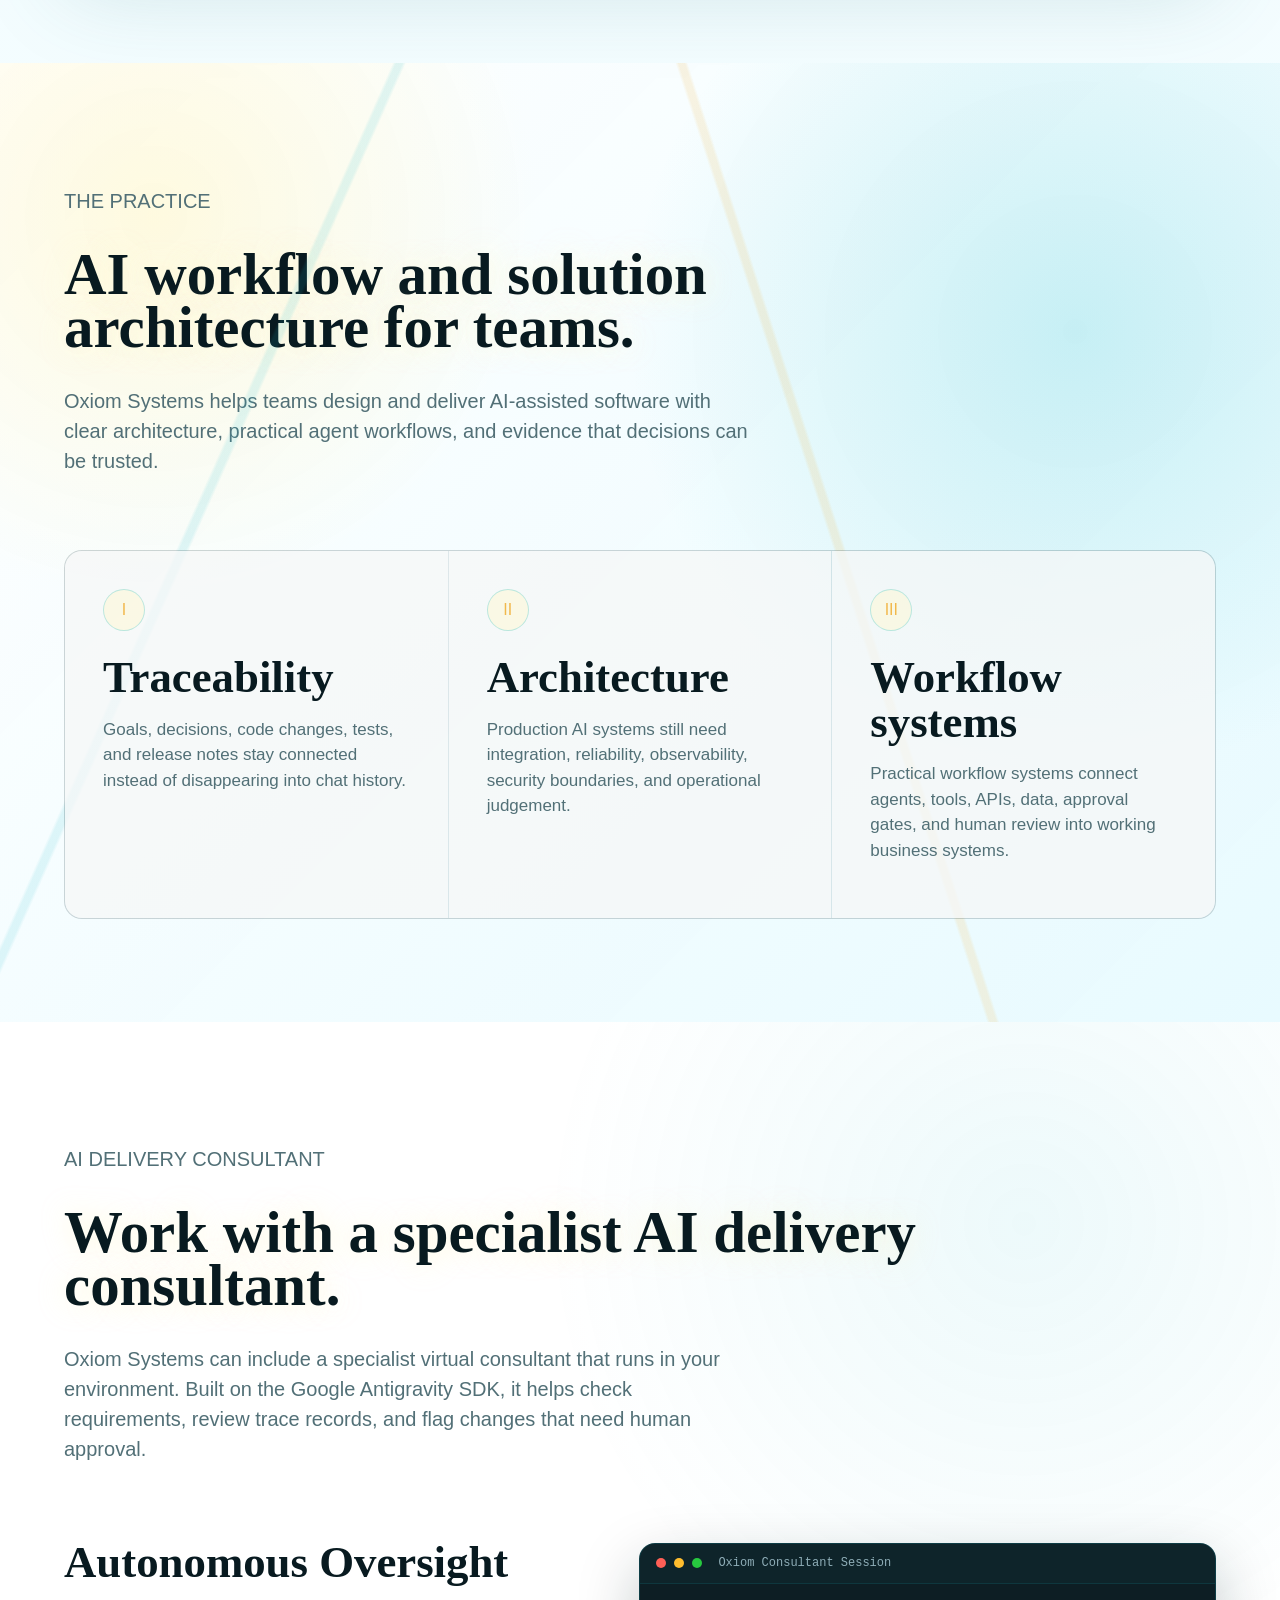
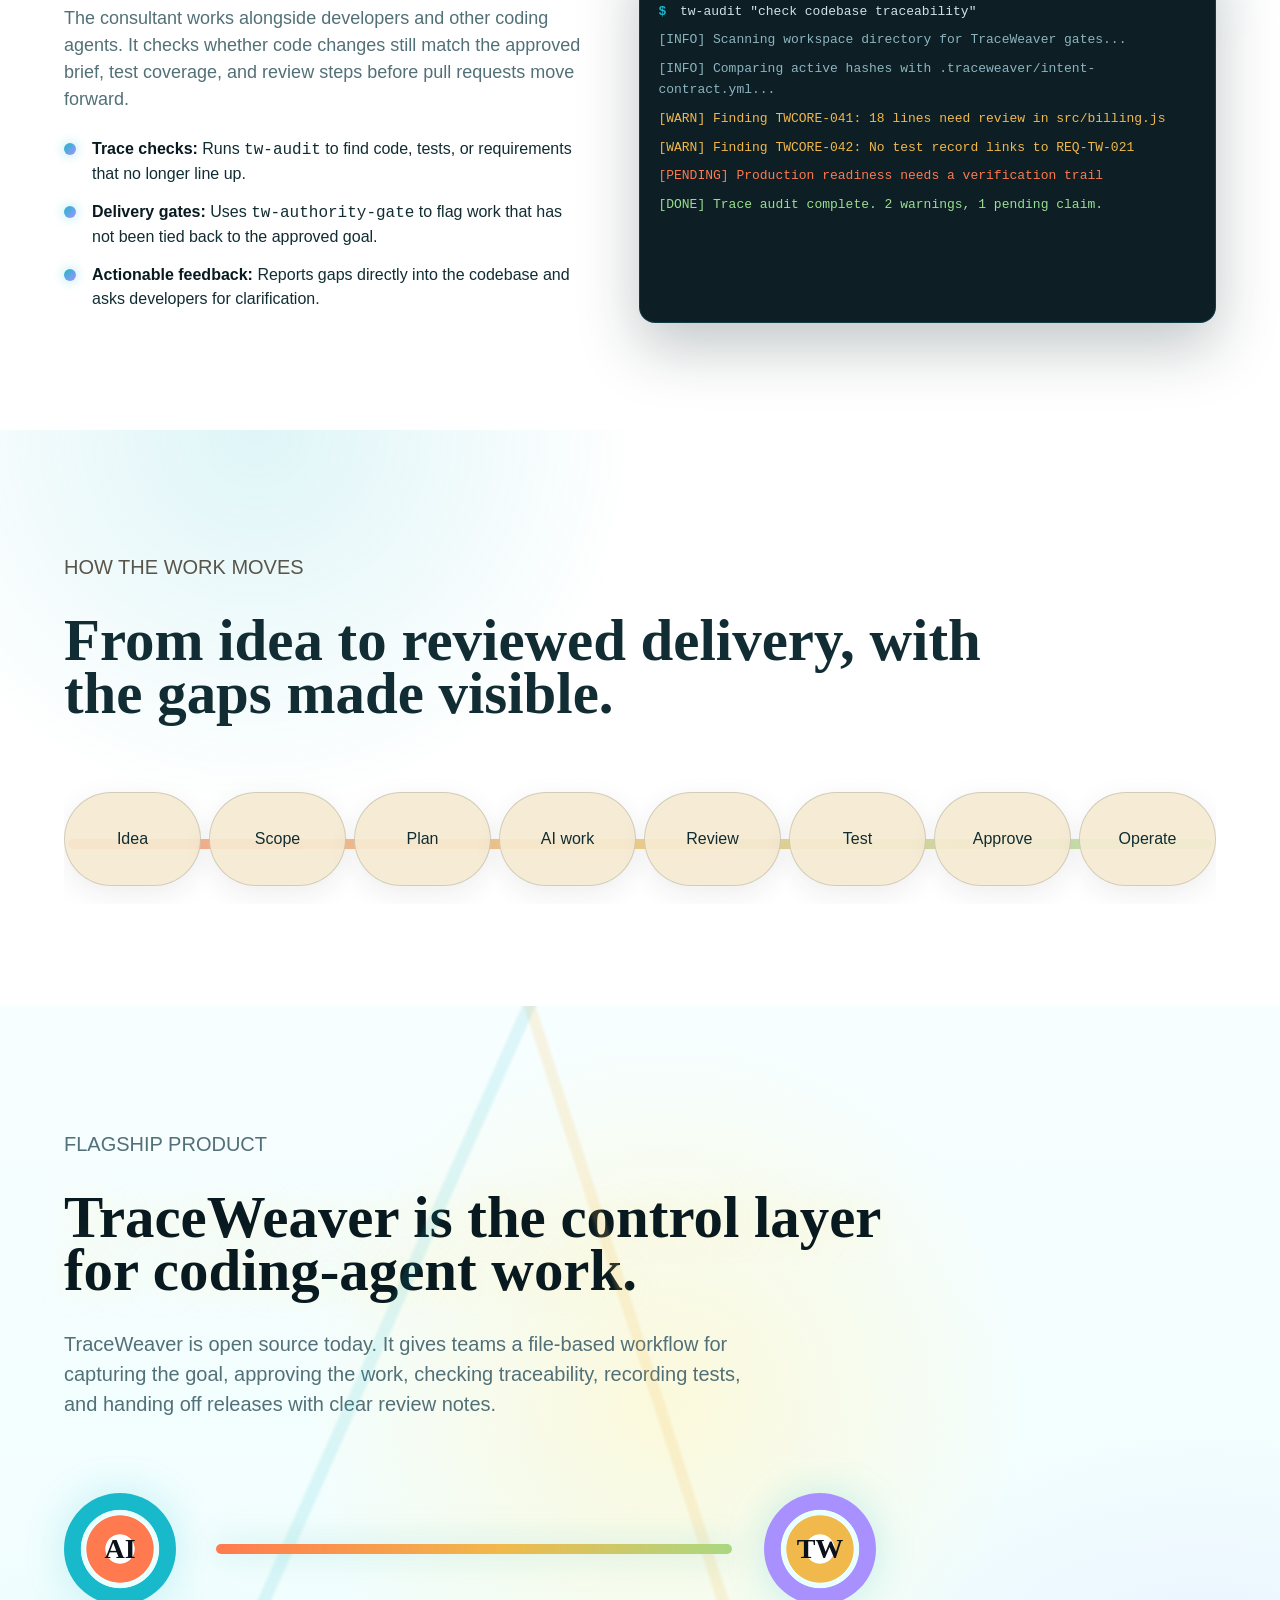
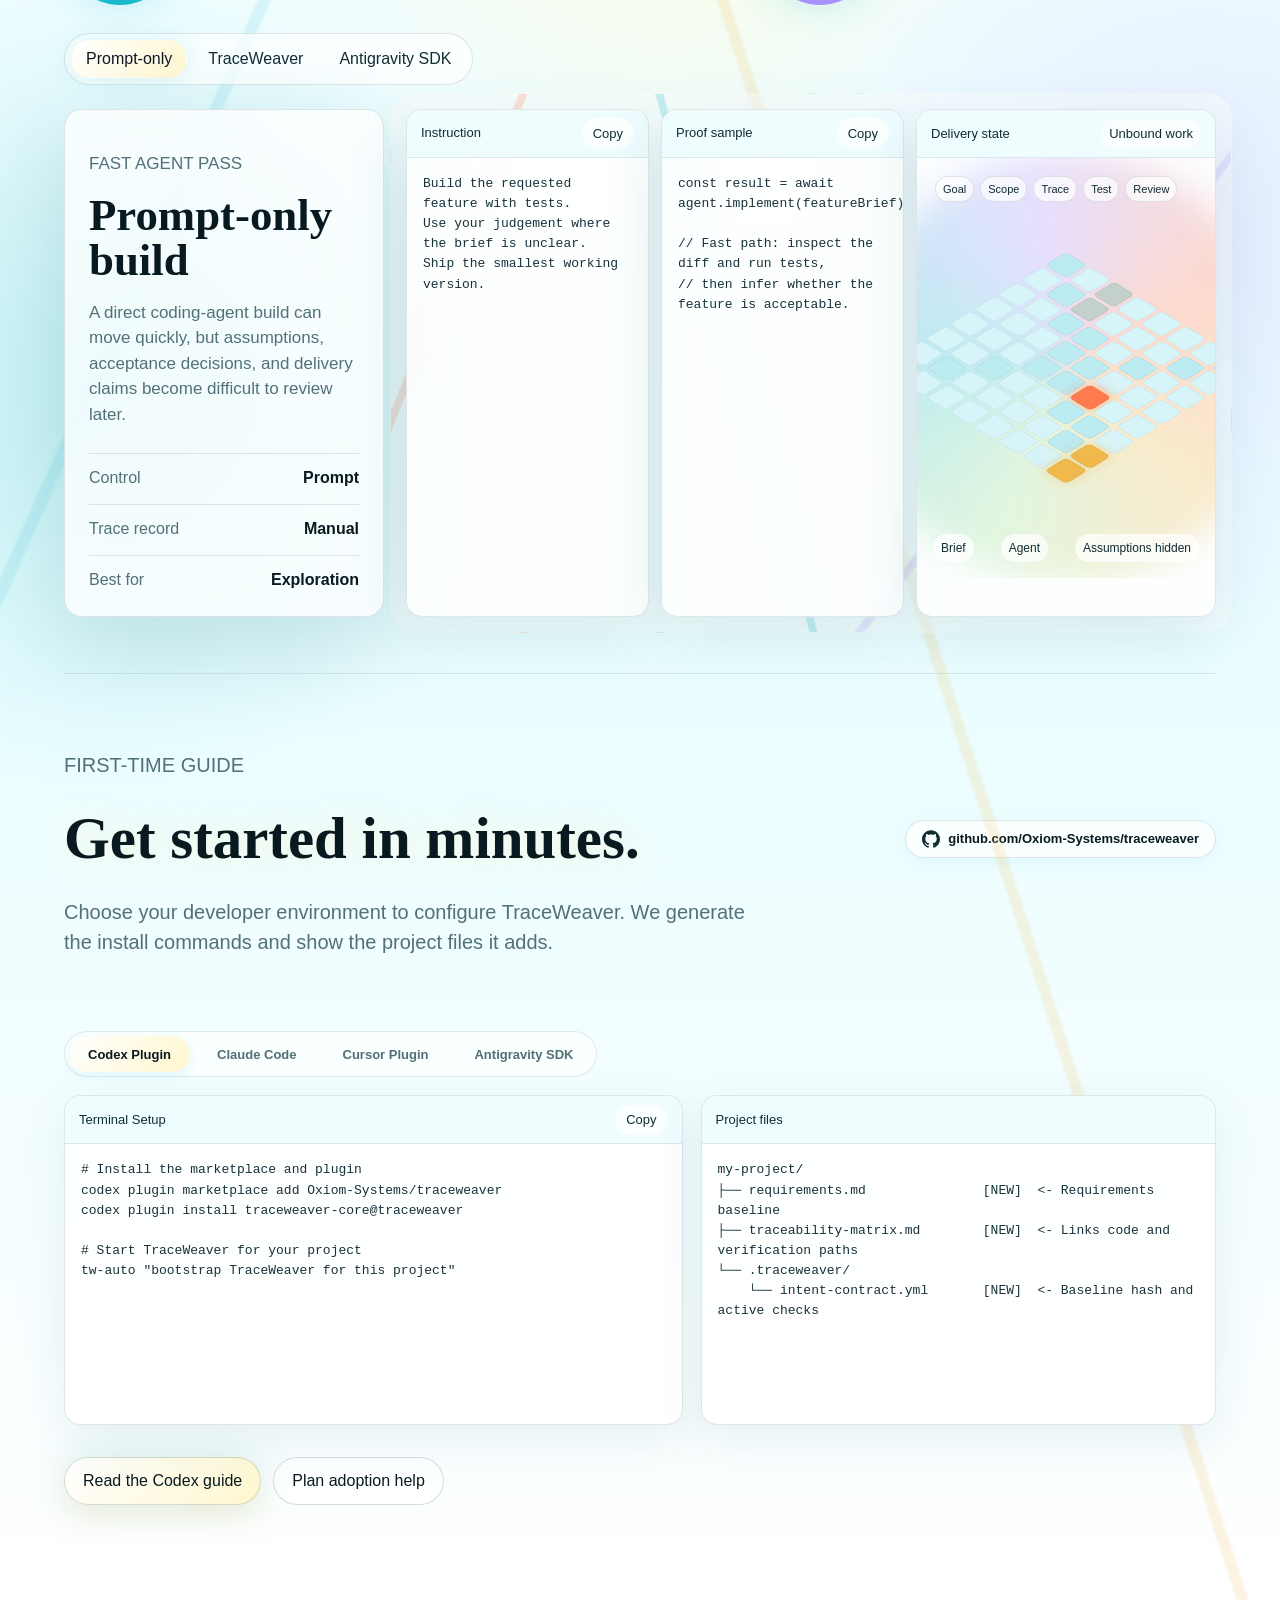
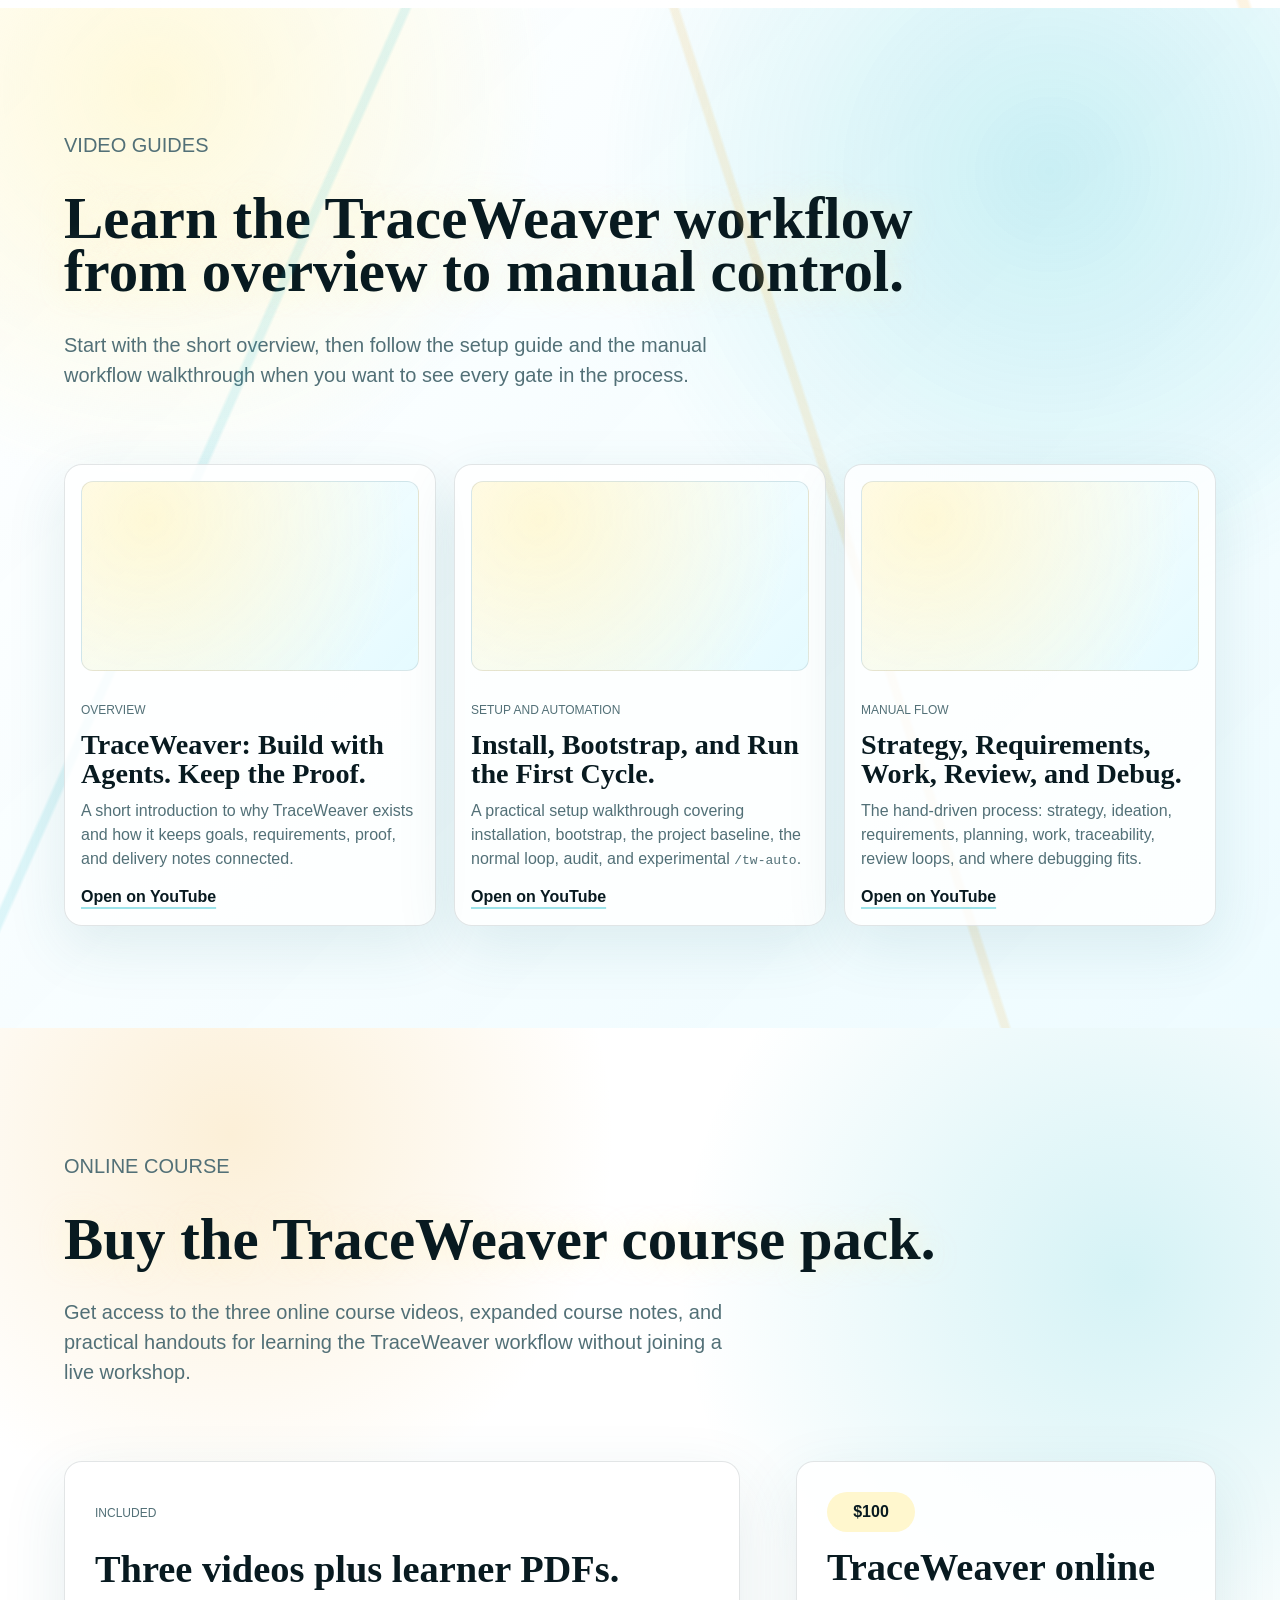
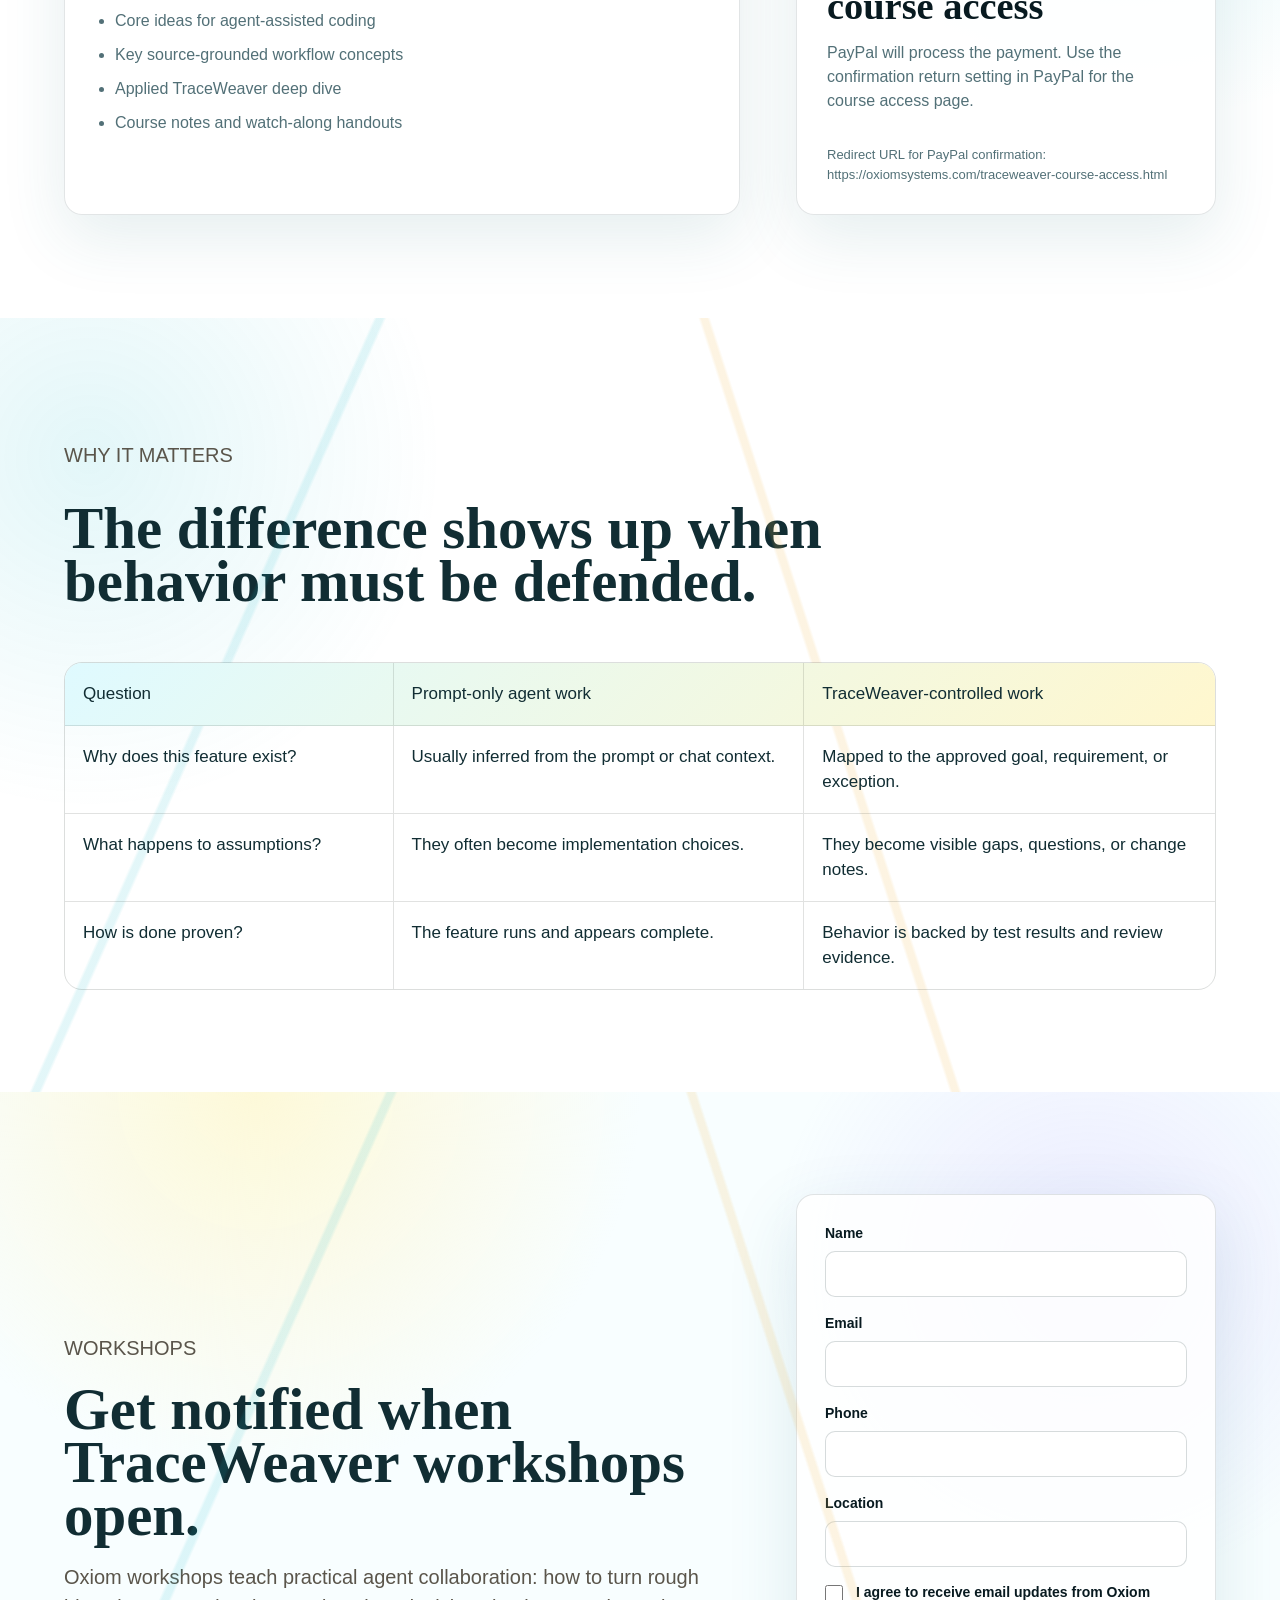
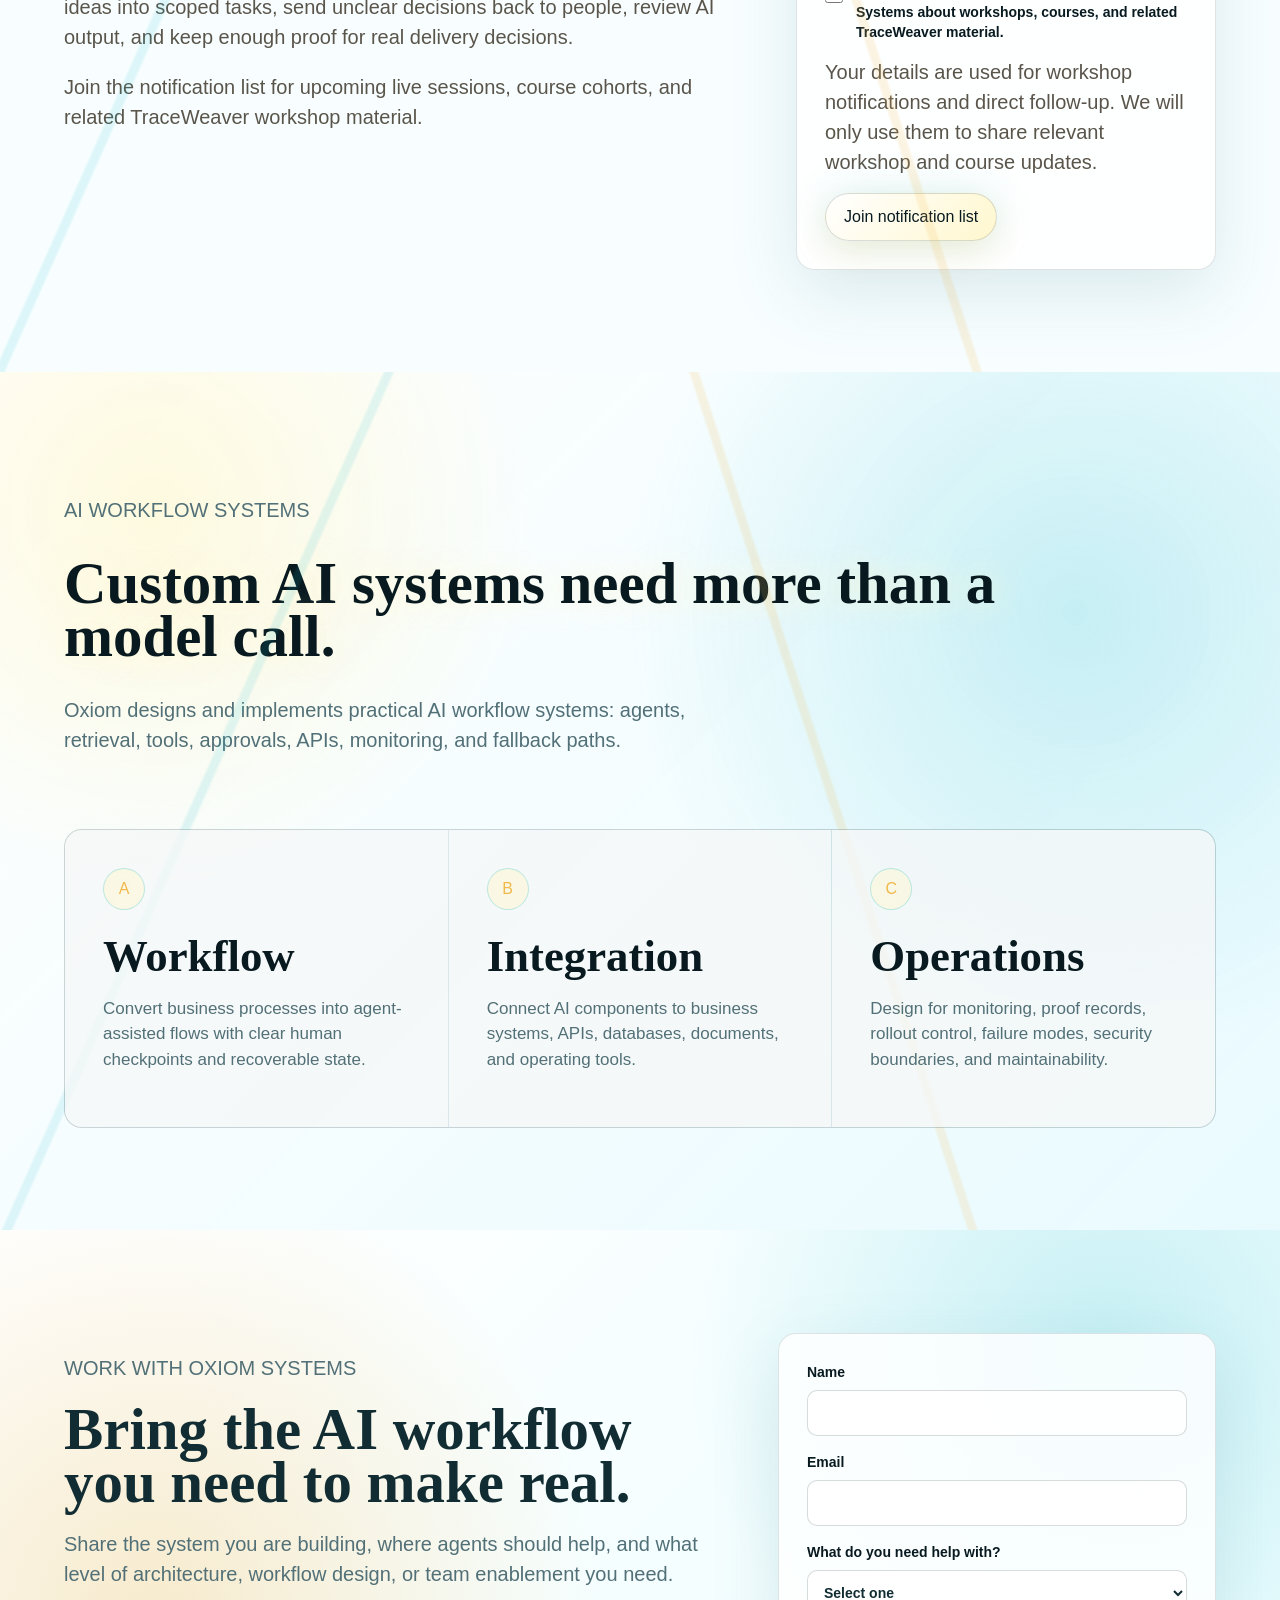
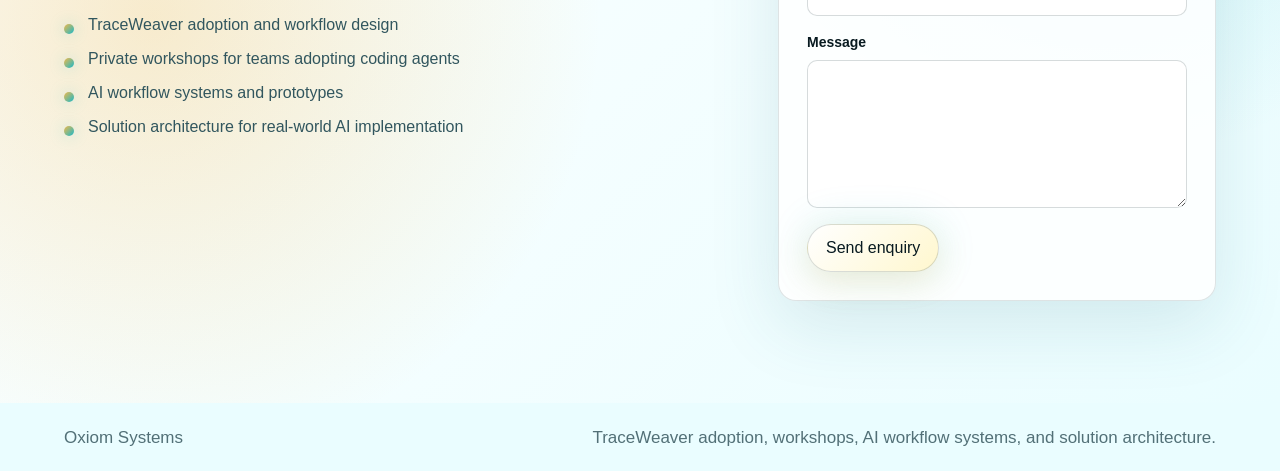
==== commit 1c3eae46: "Publish website release" ====
--- a/index.html
+++ b/index.html
@@ -5,11 +5,14 @@
     <meta name="viewport" content="width=device-width, initial-scale=1">
     <meta
       name="description"
-      content="Oxiom Systems builds systems-engineering control layers, TraceWeaver workflows, workshops, and agentic harnesses for real-world AI-assisted delivery."
+      content="Oxiom Systems helps teams adopt TraceWeaver, train developers, and build AI workflows with clear review, testing, and delivery records."
     >
-    <title>Oxiom Systems | Systems engineering for AI-assisted delivery</title>
+    <title>Oxiom Systems | AI workflow design and TraceWeaver adoption</title>
     <link rel="icon" href="favicon.svg" type="image/svg+xml">
     <link rel="stylesheet" href="styles.css?v=20260526-proof-row">
+    <script
+      src="https://www.paypal.com/sdk/js?client-id=BAAsCv71kYgdVHYgZp7JRyYG48yVrtHTEfNrsn2nihOAHM_vf_EaD_OSOdPW2dLJKgAC1k29VnBjT9yQEk&components=hosted-buttons&disable-funding=venmo&currency=USD">
+    </script>
   </head>
   <body>
     <div class="thread-field" aria-hidden="true">
@@ -25,7 +28,7 @@
         <img class="brand-mark" src="assets/oxiom-mark.svg" alt="" aria-hidden="true">
         <span>
           <strong>Oxiom Systems</strong>
-          <small>Traceable agentic delivery</small>
+          <small>Traceable AI delivery</small>
         </span>
       </a>
       <nav class="nav-links" aria-label="Primary navigation">
@@ -33,8 +36,9 @@
         <a href="#consultant">Consultant</a>
         <a href="#traceweaver">TraceWeaver</a>
         <a href="#videos">Videos</a>
+        <a href="#course">Course</a>
         <a href="#workshops">Workshops</a>
-        <a href="#harnesses">Harnesses</a>
+        <a href="#harnesses">AI Systems</a>
         <a href="#contact">Contact</a>
       </nav>
     </header>
@@ -42,16 +46,16 @@
     <main id="top">
       <section class="hero" aria-labelledby="hero-title">
         <div class="hero-copy">
-          <p class="eyebrow">Systems engineering for AI-assisted delivery</p>
+          <p class="eyebrow">AI workflow design and delivery</p>
           <h1 id="hero-title">Build with agents. Keep the proof.</h1>
           <p class="hero-lede">
             Oxiom Systems helps teams use coding agents and AI workflows without
-            losing intent, traceability, authority, or operational control.
+            losing the decisions, review steps, or operational control needed
+            for real delivery.
           </p>
           <p class="brand-origin">
-            The work starts with TraceWeaver: an open-source framework for
-            turning loose agent activity into requirements, implementation
-            evidence, validation records, and explicit held claims.
+            TraceWeaver turns AI-assisted work into clear tasks, review
+            checkpoints, test evidence, and delivery records teams can trust.
           </p>
           <div class="hero-actions" aria-label="Primary actions">
             <a class="button primary" href="#traceweaver">Explore TraceWeaver</a>
@@ -60,15 +64,15 @@
           </div>
         </div>
 
-        <div class="hero-video-panel" aria-label="TraceWeaver agentic development video">
+        <div class="hero-video-panel" aria-label="TraceWeaver AI development video">
           <div class="hero-video-copy">
             <span class="eyebrow">Start here</span>
-            <strong>TraceWeaver agentic development</strong>
+            <strong>TraceWeaver AI development</strong>
           </div>
           <div class="hero-video-embed">
             <iframe
               src="https://www.youtube-nocookie.com/embed/hi0Jr6WP6Vg"
-              title="TraceWeaver agentic development"
+              title="TraceWeaver AI development"
               allow="accelerometer; autoplay; clipboard-write; encrypted-media; gyroscope; picture-in-picture; web-share"
               referrerpolicy="strict-origin-when-cross-origin"
               allowfullscreen
@@ -81,7 +85,7 @@
       <section class="proof-loop" aria-labelledby="proof-loop-title">
         <div class="section-heading">
           <p class="eyebrow">TraceWeaver control loop</p>
-          <h2 id="proof-loop-title">Authority, agents, and evidence stay linked.</h2>
+          <h2 id="proof-loop-title">Keep the brief, agent work, and proof connected.</h2>
         </div>
         <div class="power-loom" aria-label="Oxiom Systems delivery model">
           <div class="loom-ring"></div>
@@ -98,18 +102,18 @@
           <ol class="trace-steps">
             <li>
               <span>01</span>
-              <strong>Authority</strong>
-              <small>Separate approved work from open questions.</small>
+              <strong>Approved brief</strong>
+              <small>Separate confirmed goals from open questions.</small>
             </li>
             <li>
               <span>02</span>
-              <strong>Agents</strong>
-              <small>Use coding agents inside bounded task capsules.</small>
+              <strong>AI work</strong>
+              <small>Run coding agents inside clear task boundaries.</small>
             </li>
             <li>
               <span>03</span>
               <strong>Evidence</strong>
-              <small>Verify, validate, and hold unsupported claims.</small>
+              <small>Review results and keep test evidence close.</small>
             </li>
           </ol>
         </div>
@@ -118,11 +122,11 @@
       <section class="framework-band" id="practice" aria-labelledby="practice-title">
         <div class="section-heading">
           <p class="eyebrow">The practice</p>
-          <h2 id="practice-title">A solution-architecture practice for agentic systems.</h2>
-          <p>
-            Oxiom Systems is the main contact point for systems-engineering,
-            agentic workflow, and TraceWeaver work. Legacy infrastructure and
-            support work stays separate from this front door.
+          <h2 id="practice-title">AI workflow and solution architecture for teams.</h2>
+          <p>
+            Oxiom Systems helps teams design and deliver AI-assisted software
+            with clear architecture, practical agent workflows, and evidence
+            that decisions can be trusted.
           </p>
         </div>
         <div class="framework-grid">
@@ -130,7 +134,7 @@
             <span class="article-number">I</span>
             <h3>Traceability</h3>
             <p>
-              Requirements, decisions, code changes, tests, and release claims
+              Goals, decisions, code changes, tests, and release notes
               stay connected instead of disappearing into chat history.
             </p>
           </article>
@@ -138,15 +142,15 @@
             <span class="article-number">II</span>
             <h3>Architecture</h3>
             <p>
-              Real-world AI systems still need integration, reliability,
+              Production AI systems still need integration, reliability,
               observability, security boundaries, and operational judgement.
             </p>
           </article>
           <article>
             <span class="article-number">III</span>
-            <h3>Harnesses</h3>
-            <p>
-              Practical orchestration layers connect agents, tools, APIs, data,
+            <h3>Workflow systems</h3>
+            <p>
+              Practical workflow systems connect agents, tools, APIs, data,
               approval gates, and human review into working business systems.
             </p>
           </article>
@@ -155,22 +159,27 @@
 
       <section class="consultant-section" id="consultant" aria-labelledby="consultant-title">
         <div class="section-heading">
-          <p class="eyebrow">Expert Agent Integration</p>
-          <h2 id="consultant-title">Collaborate with an active AI Systems Engineering Consultant.</h2>
-          <p>
-            Oxiom Systems includes a specialized virtual consultant agent that runs directly in your environment. Built on the Google Antigravity SDK, the agent co-pilots requirements verification, monitors trace integrity, and guards against unauthorized changes.
+          <p class="eyebrow">AI delivery consultant</p>
+          <h2 id="consultant-title">Work with a specialist AI delivery consultant.</h2>
+          <p>
+            Oxiom Systems can include a specialist virtual consultant that runs
+            in your environment. Built on the Google Antigravity SDK, it helps
+            check requirements, review trace records, and flag changes that need
+            human approval.
           </p>
         </div>
         <div class="consultant-grid">
           <div class="consultant-details">
             <h3>Autonomous Oversight</h3>
             <p>
-              The consultant works alongside developers and other coding agents. It enforces the Intent Contract by auditing modifications, checking test coverage, and holding unverified behavior before PR approvals.
+              The consultant works alongside developers and other coding agents.
+              It checks whether code changes still match the approved brief,
+              test coverage, and review steps before pull requests move forward.
             </p>
             <ul class="consultant-capabilities">
-              <li><strong>Continuous Audits:</strong> Runs <code>tw-audit</code> to discover dark code, dead tests, and orphaned requirements.</li>
-              <li><strong>Gate Sentinel:</strong> Blocks build pipelines via <code>tw-authority-gate</code> when code lacks intent mapping.</li>
-              <li><strong>Actionable Feedback:</strong> Reports gaps directly into the codebase and prompts developers for clarification.</li>
+              <li><strong>Trace checks:</strong> Runs <code>tw-audit</code> to find code, tests, or requirements that no longer line up.</li>
+              <li><strong>Delivery gates:</strong> Uses <code>tw-authority-gate</code> to flag work that has not been tied back to the approved goal.</li>
+              <li><strong>Actionable feedback:</strong> Reports gaps directly into the codebase and asks developers for clarification.</li>
             </ul>
           </div>
           <div class="terminal-shell" aria-label="Agent Consultant Terminal Output">
@@ -184,10 +193,10 @@
               <div class="terminal-line"><span class="cmd-prompt">$</span> tw-audit "check codebase traceability"</div>
               <div class="terminal-line log-info">[INFO] Scanning workspace directory for TraceWeaver gates...</div>
               <div class="terminal-line log-info">[INFO] Comparing active hashes with .traceweaver/intent-contract.yml...</div>
-              <div class="terminal-line log-warning">[WARN] Finding TWCORE-041: 18 lines of untracked code in src/billing.js</div>
-              <div class="terminal-line log-warning">[WARN] Finding TWCORE-042: No test evidence linking to REQ-TW-021</div>
-              <div class="terminal-line log-danger">[HELD] Claim 'Production Readiness' is held: missing verification trail</div>
-              <div class="terminal-line log-success">[DONE] Trace audit complete. 2 warnings, 1 held claim.</div>
+              <div class="terminal-line log-warning">[WARN] Finding TWCORE-041: 18 lines need review in src/billing.js</div>
+              <div class="terminal-line log-warning">[WARN] Finding TWCORE-042: No test record links to REQ-TW-021</div>
+              <div class="terminal-line log-danger">[PENDING] Production readiness needs a verification trail</div>
+              <div class="terminal-line log-success">[DONE] Trace audit complete. 2 warnings, 1 pending claim.</div>
             </div>
           </div>
         </div>
@@ -196,16 +205,16 @@
       <section class="process" aria-labelledby="process-title">
         <div class="section-heading">
           <p class="eyebrow">How the work moves</p>
-          <h2 id="process-title">From idea to evidence, without pretending the gaps are gone.</h2>
+          <h2 id="process-title">From idea to reviewed delivery, with the gaps made visible.</h2>
         </div>
         <div class="process-track" role="list" aria-label="Oxiom delivery workflow">
-          <div role="listitem">Intent</div>
-          <div role="listitem">Requirements</div>
+          <div role="listitem">Idea</div>
+          <div role="listitem">Scope</div>
           <div role="listitem">Plan</div>
-          <div role="listitem">Agent work</div>
+          <div role="listitem">AI work</div>
           <div role="listitem">Review</div>
-          <div role="listitem">Verify</div>
-          <div role="listitem">Validate</div>
+          <div role="listitem">Test</div>
+          <div role="listitem">Approve</div>
           <div role="listitem">Operate</div>
         </div>
       </section>
@@ -215,10 +224,10 @@
           <p class="eyebrow">Flagship product</p>
           <h2 id="traceweaver-title">TraceWeaver is the control layer for coding-agent work.</h2>
           <p>
-            TraceWeaver is open-source today. It gives teams a file-based
-            systems-engineering workflow for intent capture, requirements
-            authority, task capsules, traceability checks, verification
-            evidence, validation records, and controlled publication handoffs.
+            TraceWeaver is open source today. It gives teams a file-based
+            workflow for capturing the goal, approving the work, checking
+            traceability, recording tests, and handing off releases with clear
+            review notes.
           </p>
         </div>
 
@@ -279,8 +288,8 @@
 
               <div class="pane code-pane">
                 <div class="pane-header">
-                  <span>Evidence shape</span>
-                  <button class="icon-button" type="button" data-copy="code" aria-label="Copy current evidence sample">Copy</button>
+                  <span>Proof sample</span>
+                  <button class="icon-button" type="button" data-copy="code" aria-label="Copy current proof sample">Copy</button>
                 </div>
                 <pre><code id="sample-code">const result = await agent.implement(featureBrief);
 
@@ -295,11 +304,11 @@
                 </div>
                 <div class="game-preview" aria-label="TraceWeaver delivery preview">
                   <div class="element-wheel" aria-hidden="true">
-                    <span>Intent</span>
-                    <span>Authority</span>
+                    <span>Goal</span>
+                    <span>Scope</span>
                     <span>Trace</span>
-                    <span>Verify</span>
-                    <span>Validate</span>
+                    <span>Test</span>
+                    <span>Review</span>
                   </div>
                   <div class="level-grid" id="level-grid"></div>
                   <div class="game-hud">
@@ -325,7 +334,8 @@
               </a>
             </div>
             <p>
-              Choose your developer environment to configure TraceWeaver. We generate the install commands and show you how your repository layout changes.
+              Choose your developer environment to configure TraceWeaver. We
+              generate the install commands and show the project files it adds.
             </p>
           </div>
 
@@ -355,19 +365,19 @@
 codex plugin marketplace add Oxiom-Systems/traceweaver
 codex plugin install traceweaver-core@traceweaver
 
-# Bootstrap authority for your project
-tw-auto "bootstrap TraceWeaver authority for this project"</code></pre>
+# Start TraceWeaver for your project
+tw-auto "bootstrap TraceWeaver for this project"</code></pre>
               </div>
 
               <div class="pane tree-pane">
                 <div class="pane-header">
-                  <span>Repository Layout</span>
+                  <span>Project files</span>
                 </div>
                 <pre><code id="tree-code">my-project/
-├── requirements.md               [NEW]  <- Controlled requirements baseline
-├── traceability-matrix.md        [NEW]  <- Maps code and verification paths
+├── requirements.md               [NEW]  <- Requirements baseline
+├── traceability-matrix.md        [NEW]  <- Links code and verification paths
 └── .traceweaver/
-    └── intent-contract.yml       [NEW]  <- Approved baseline hash and active gates</code></pre>
+    └── intent-contract.yml       [NEW]  <- Baseline hash and active checks</code></pre>
               </div>
             </div>
           </div>
@@ -395,7 +405,7 @@
             <div class="youtube-embed">
               <iframe
                 src="https://www.youtube-nocookie.com/embed/hi0Jr6WP6Vg"
-                title="TraceWeaver agentic development"
+                title="TraceWeaver AI development"
                 loading="lazy"
                 allow="accelerometer; autoplay; clipboard-write; encrypted-media; gyroscope; picture-in-picture; web-share"
                 referrerpolicy="strict-origin-when-cross-origin"
@@ -407,7 +417,7 @@
               <h3>TraceWeaver: Build with Agents. Keep the Proof.</h3>
               <p>
                 A short introduction to why TraceWeaver exists and how it keeps
-                intent, requirements, evidence, and delivery claims connected.
+                goals, requirements, proof, and delivery notes connected.
               </p>
               <a href="https://youtu.be/hi0Jr6WP6Vg" target="_blank" rel="noopener">Open on YouTube</a>
             </div>
@@ -429,7 +439,7 @@
               <h3>Install, Bootstrap, and Run the First Cycle.</h3>
               <p>
                 A practical setup walkthrough covering installation, bootstrap,
-                the authority triad, the normal loop, audit, and experimental
+                the project baseline, the normal loop, audit, and experimental
                 <code>/tw-auto</code>.
               </p>
               <a href="https://youtu.be/7ZK5m8_VvZA" target="_blank" rel="noopener">Open on YouTube</a>
@@ -451,13 +461,57 @@
               <p class="eyebrow">Manual flow</p>
               <h3>Strategy, Requirements, Work, Review, and Debug.</h3>
               <p>
-                The hand-driven process: strategy, ideation, requirements
-                authority, planning, work, traceability, review loops, and where
-                debugging fits.
+                The hand-driven process: strategy, ideation, requirements,
+                planning, work, traceability, review loops, and where debugging
+                fits.
               </p>
               <a href="https://youtu.be/TxLo9SlRWp4" target="_blank" rel="noopener">Open on YouTube</a>
             </div>
           </article>
+        </div>
+      </section>
+
+      <section class="course-offer" id="course" aria-labelledby="course-title">
+        <div class="section-heading">
+          <p class="eyebrow">Online course</p>
+          <h2 id="course-title">Buy the TraceWeaver course pack.</h2>
+          <p>
+            Get access to the three online course videos, expanded course notes,
+            and practical handouts for learning the TraceWeaver workflow without
+            joining a live workshop.
+          </p>
+        </div>
+
+        <div class="course-offer-grid">
+          <article class="course-offer-card">
+            <p class="eyebrow">Included</p>
+            <h3>Three videos plus learner PDFs.</h3>
+            <ul>
+              <li>Core ideas for agent-assisted coding</li>
+              <li>Key source-grounded workflow concepts</li>
+              <li>Applied TraceWeaver deep dive</li>
+              <li>Course notes and watch-along handouts</li>
+            </ul>
+          </article>
+
+          <div class="paypal-buy-form" aria-label="Buy TraceWeaver online course with PayPal">
+            <span class="course-price">$100</span>
+            <strong>TraceWeaver online course access</strong>
+            <p>
+              PayPal will process the payment. Use the confirmation return
+              setting in PayPal for the course access page.
+            </p>
+            <div id="paypal-container-MPAC5EDWHU7LE"></div>
+            <script>
+              paypal.HostedButtons({
+                hostedButtonId: "MPAC5EDWHU7LE",
+              }).render("#paypal-container-MPAC5EDWHU7LE");
+            </script>
+            <small>
+              Redirect URL for PayPal confirmation:
+              https://oxiomsystems.com/traceweaver-course-access.html
+            </small>
+          </div>
         </div>
       </section>
 
@@ -475,17 +529,17 @@
           <div class="comparison-row" role="row">
             <div role="cell">Why does this feature exist?</div>
             <div role="cell">Usually inferred from the prompt or chat context.</div>
-            <div role="cell">Mapped to intent, requirement authority, or an approved exception.</div>
+            <div role="cell">Mapped to the approved goal, requirement, or exception.</div>
           </div>
           <div class="comparison-row" role="row">
             <div role="cell">What happens to assumptions?</div>
             <div role="cell">They often become implementation choices.</div>
-            <div role="cell">They become gaps, questions, changes, or held claims.</div>
+            <div role="cell">They become visible gaps, questions, or change notes.</div>
           </div>
           <div class="comparison-row" role="row">
             <div role="cell">How is done proven?</div>
             <div role="cell">The feature runs and appears complete.</div>
-            <div role="cell">Behavior traces to verification and validation evidence.</div>
+            <div role="cell">Behavior is backed by test results and review evidence.</div>
           </div>
         </div>
       </section>
@@ -497,9 +551,9 @@
           <h2 id="workshops-title">Get notified when TraceWeaver workshops open.</h2>
           <p>
             Oxiom workshops teach practical agent collaboration: how to turn
-            messy intent into bounded tasks, route unclear requirements back to
-            humans, review agent output, and keep evidence strong enough for
-            real delivery decisions.
+            rough ideas into scoped tasks, send unclear decisions back to
+            people, review AI output, and keep enough proof for real delivery
+            decisions.
           </p>
           <p>
             Join the notification list for upcoming live sessions, course
@@ -541,8 +595,7 @@
 
           <p class="form-note">
             Your details are used for workshop notifications and direct follow-up.
-            They should be stored in a private contact list, not committed into
-            the public website repository.
+            We will only use them to share relevant workshop and course updates.
           </p>
 
           <button class="button primary" type="submit">Join notification list</button>
@@ -551,12 +604,12 @@
 
       <section class="framework-band services" id="harnesses" aria-labelledby="harnesses-title">
         <div class="section-heading">
-          <p class="eyebrow">Agentic harnesses</p>
+          <p class="eyebrow">AI workflow systems</p>
           <h2 id="harnesses-title">Custom AI systems need more than a model call.</h2>
           <p>
-            Oxiom designs and implements harnesses for real-world orchestration:
-            agents, retrieval, tools, workflow state, approvals, APIs,
-            observability, and operational fallback paths.
+            Oxiom designs and implements practical AI workflow systems:
+            agents, retrieval, tools, approvals, APIs, monitoring, and fallback
+            paths.
           </p>
         </div>
         <div class="framework-grid">
@@ -572,7 +625,7 @@
             <span class="article-number">B</span>
             <h3>Integration</h3>
             <p>
-              Connect AI components to internal systems, APIs, databases,
+              Connect AI components to business systems, APIs, databases,
               documents, and operating tools.
             </p>
           </article>
@@ -580,7 +633,7 @@
             <span class="article-number">C</span>
             <h3>Operations</h3>
             <p>
-              Design for monitoring, evidence, rollout control, failure modes,
+              Design for monitoring, proof records, rollout control, failure modes,
               security boundaries, and maintainability.
             </p>
           </article>
@@ -590,16 +643,16 @@
       <section class="start contact-section" id="contact" aria-labelledby="contact-title">
         <div class="contact-copy">
           <p class="eyebrow">Work with Oxiom Systems</p>
-          <h2 id="contact-title">Start with TraceWeaver, a workshop, or a real agentic workflow problem.</h2>
-          <p>
-            The public website now becomes the primary contact point for
-            systems-engineering, TraceWeaver, workshops, and solution
-            architecture work.
+          <h2 id="contact-title">Bring the AI workflow you need to make real.</h2>
+          <p>
+            Share the system you are building, where agents should help, and
+            what level of architecture, workflow design, or team enablement you
+            need.
           </p>
           <ul class="contact-list">
-            <li>TraceWeaver open-source framework and future enterprise/API edition</li>
-            <li>Workshops for teams adopting coding agents</li>
-            <li>Agentic harnesses for practical AI orchestration</li>
+            <li>TraceWeaver adoption and workflow design</li>
+            <li>Private workshops for teams adopting coding agents</li>
+            <li>AI workflow systems and prototypes</li>
             <li>Solution architecture for real-world AI implementation</li>
           </ul>
         </div>
@@ -625,7 +678,7 @@
               <option value="">Select one</option>
               <option value="TraceWeaver adoption">TraceWeaver adoption</option>
               <option value="Workshop">Workshop</option>
-              <option value="Agentic harness">Agentic harness</option>
+              <option value="AI workflow system">AI workflow system</option>
               <option value="Solution architecture">Solution architecture</option>
               <option value="Other">Other</option>
             </select>
@@ -643,9 +696,9 @@
 
     <footer class="site-footer">
       <span>Oxiom Systems</span>
-      <span>Systems engineering, TraceWeaver, workshops, and agentic harnesses.</span>
+      <span>TraceWeaver adoption, workshops, AI workflow systems, and solution architecture.</span>
     </footer>
 
-    <script src="scripts.js"></script>
+    <script src="scripts.js?v=20260607-copy"></script>
   </body>
 </html>
--- a/styles.css
+++ b/styles.css
@@ -1139,6 +1139,137 @@
   text-underline-offset: 5px;
 }
 
+.course-offer {
+  background:
+    radial-gradient(circle at 18% 12%, rgba(241, 184, 75, 0.22), transparent 24rem),
+    radial-gradient(circle at 88% 28%, rgba(23, 185, 202, 0.18), transparent 28rem),
+    #ffffff;
+  color: var(--surface-ink);
+}
+
+.course-offer-grid {
+  display: grid;
+  grid-template-columns: minmax(0, 1fr) minmax(320px, 420px);
+  gap: clamp(22px, 5vw, 56px);
+  align-items: stretch;
+}
+
+.course-offer-card,
+.paypal-buy-form {
+  display: grid;
+  align-content: start;
+  gap: 16px;
+  min-width: 0;
+  padding: clamp(22px, 3vw, 30px);
+  background: rgba(255, 255, 255, 0.84);
+  border: 1px solid rgba(17, 45, 51, 0.12);
+  border-radius: 18px;
+  box-shadow: 0 22px 64px rgba(43, 114, 124, 0.12);
+}
+
+.course-offer-card h3,
+.paypal-buy-form strong {
+  margin: 0;
+  color: var(--ink-strong);
+  font-family: "Iowan Old Style", "Palatino Linotype", Palatino, Georgia, serif;
+  font-size: clamp(2rem, 3vw, 3rem);
+  line-height: 1;
+}
+
+.course-offer-card ul {
+  display: grid;
+  gap: 10px;
+  margin: 4px 0 0;
+  padding-left: 20px;
+  color: var(--muted);
+}
+
+.course-price {
+  display: inline-grid;
+  width: fit-content;
+  min-width: 88px;
+  place-items: center;
+  padding: 8px 14px;
+  border-radius: 999px;
+  background: var(--truth);
+  color: var(--ink-strong);
+  font-weight: 850;
+}
+
+.paypal-buy-form p,
+.paypal-buy-form small {
+  margin: 0;
+  color: var(--muted);
+}
+
+.paypal-buy-form button {
+  width: fit-content;
+  cursor: pointer;
+}
+
+.paypal-buy-form small {
+  font-size: 13px;
+  line-height: 1.5;
+}
+
+.course-access-hero {
+  min-height: auto;
+  padding-bottom: 36px;
+}
+
+.course-access {
+  background:
+    radial-gradient(circle at 10% 18%, rgba(255, 247, 206, 0.78), transparent 26rem),
+    radial-gradient(circle at 86% 24%, rgba(23, 185, 202, 0.2), transparent 30rem),
+    #ffffff;
+  color: var(--surface-ink);
+}
+
+.course-link-grid {
+  display: grid;
+  grid-template-columns: repeat(3, minmax(0, 1fr));
+  gap: 18px;
+}
+
+.course-link-card {
+  display: grid;
+  align-content: start;
+  gap: 16px;
+  min-width: 0;
+  padding: clamp(20px, 3vw, 28px);
+  background: rgba(255, 255, 255, 0.84);
+  border: 1px solid rgba(17, 45, 51, 0.12);
+  border-radius: 18px;
+  box-shadow: 0 20px 60px rgba(43, 114, 124, 0.12);
+}
+
+.course-link-card h3 {
+  margin: 0;
+  color: var(--ink-strong);
+  font-family: "Iowan Old Style", "Palatino Linotype", Palatino, Georgia, serif;
+  font-size: clamp(1.65rem, 2.4vw, 2.45rem);
+  line-height: 1.02;
+}
+
+.course-link-card p:not(.eyebrow),
+.course-access-note {
+  color: var(--muted);
+}
+
+.course-link-card .button {
+  width: fit-content;
+}
+
+.pdf-card {
+  grid-column: 1 / -1;
+}
+
+.course-access-note {
+  max-width: 820px;
+  margin: 24px 0 0;
+  font-size: 1rem;
+}
+
 .comparison .eyebrow,
 .comparison .section-heading p {
   color: #5a554b;
@@ -1631,6 +1762,8 @@
 
   .framework-grid,
   .video-grid,
+  .course-offer-grid,
+  .course-link-grid,
   .comparison-row,
   .guide-grid {
     grid-template-columns: 1fr;
@@ -1705,6 +1838,10 @@
   }
 
   .contact-form button {
+    width: 100%;
+  }
+
+  .paypal-buy-form button {
     width: 100%;
   }
 }
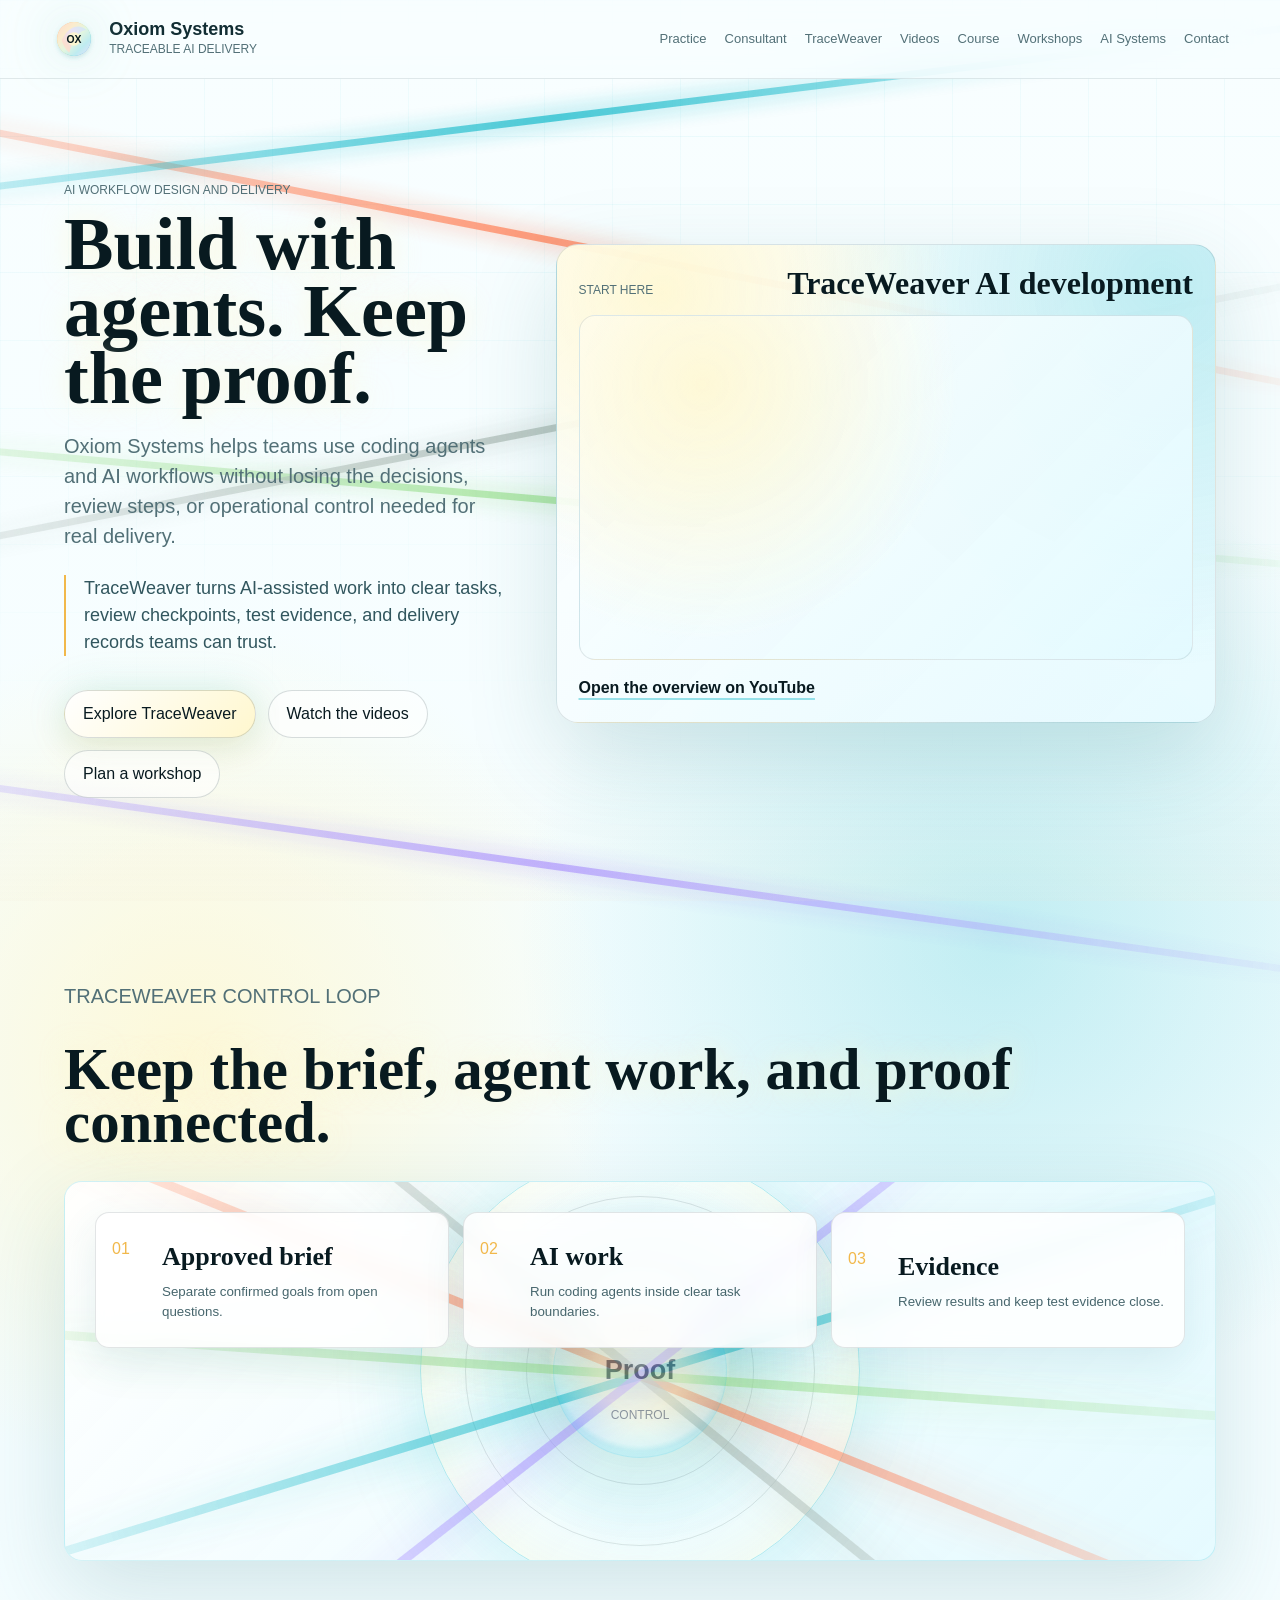
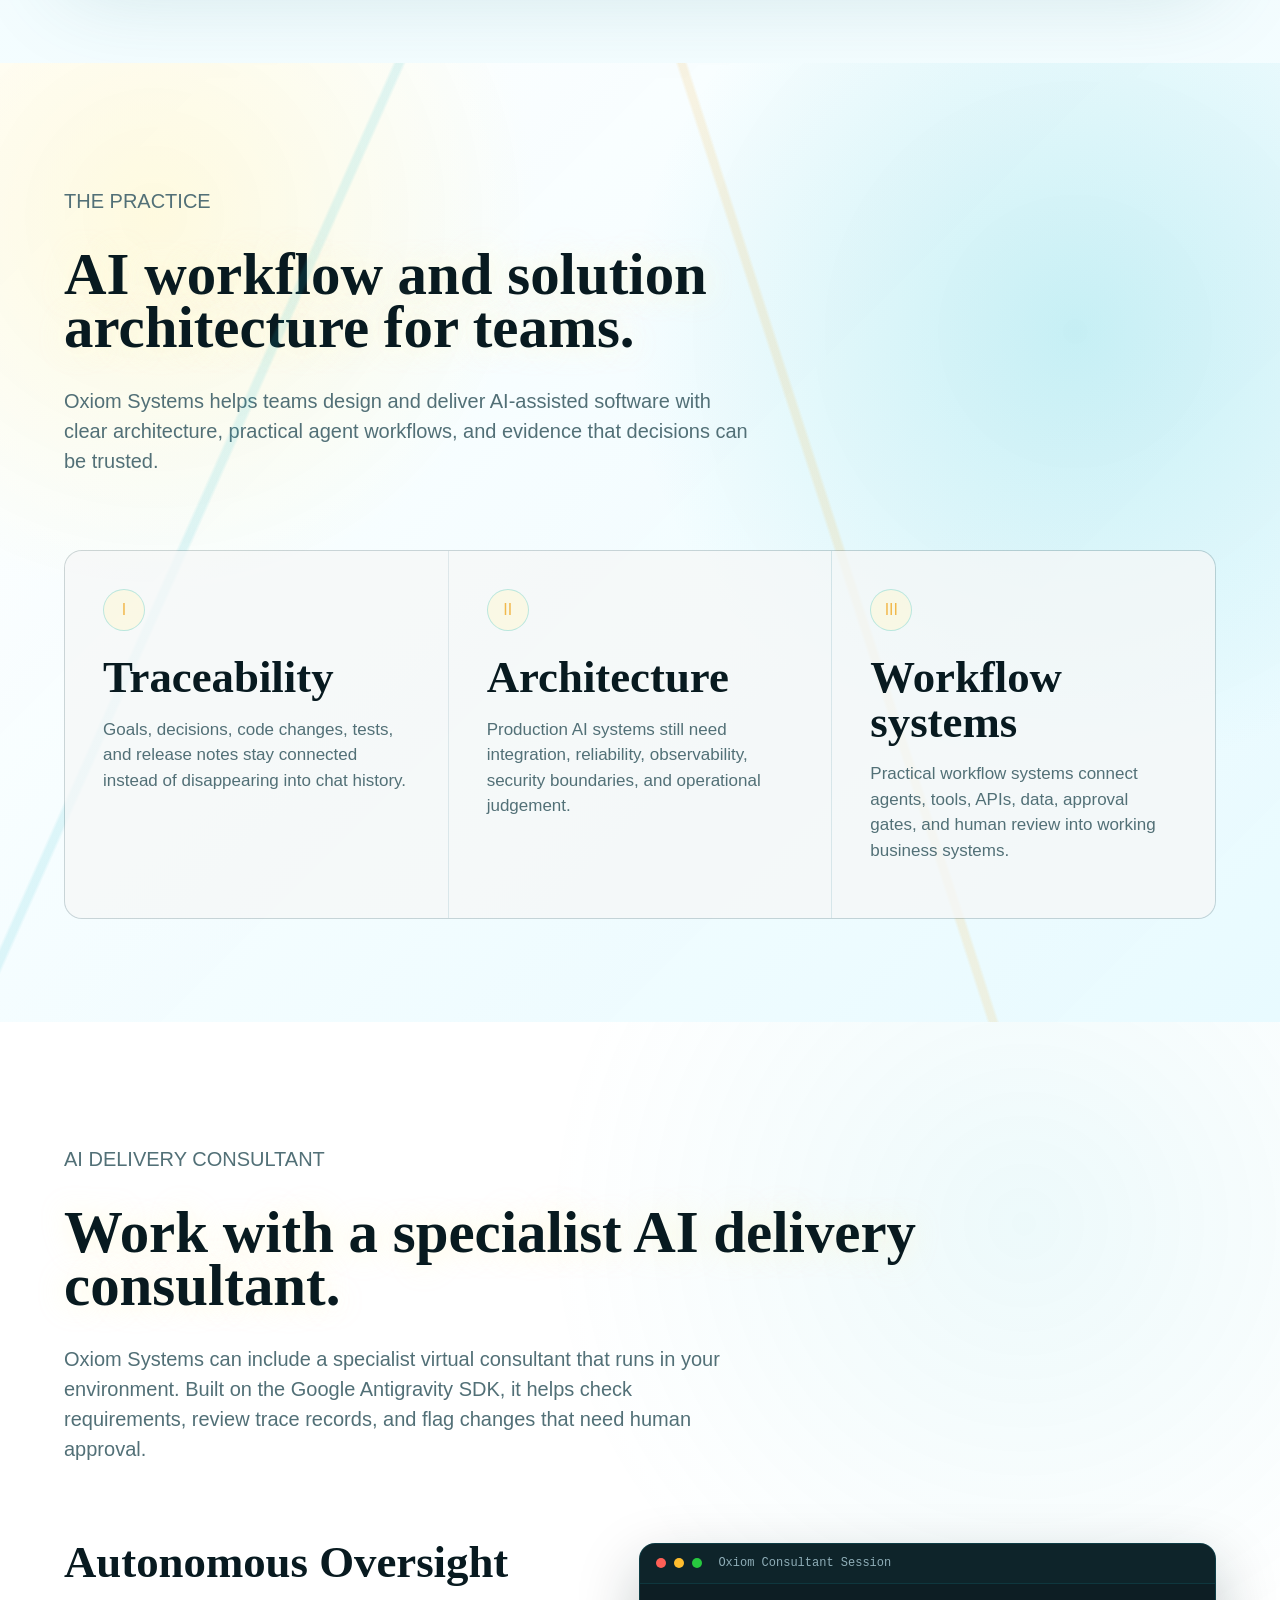
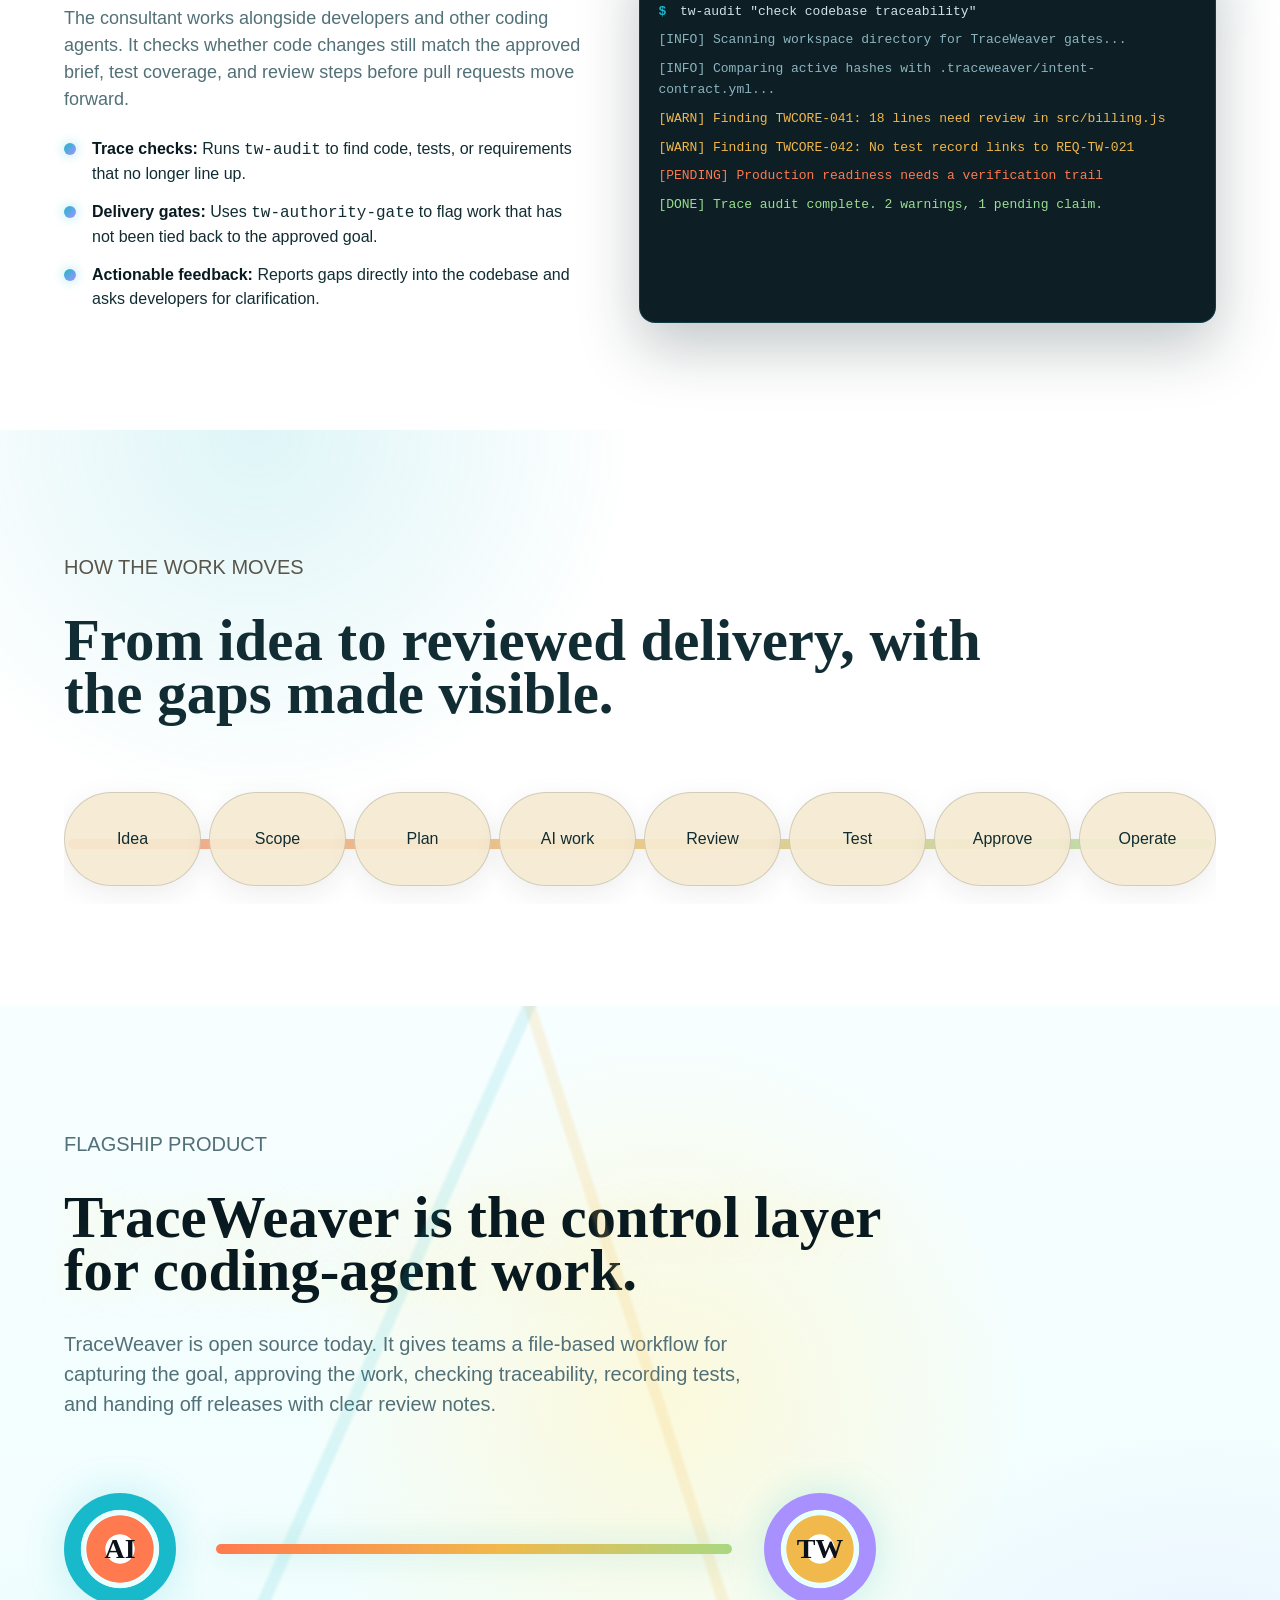
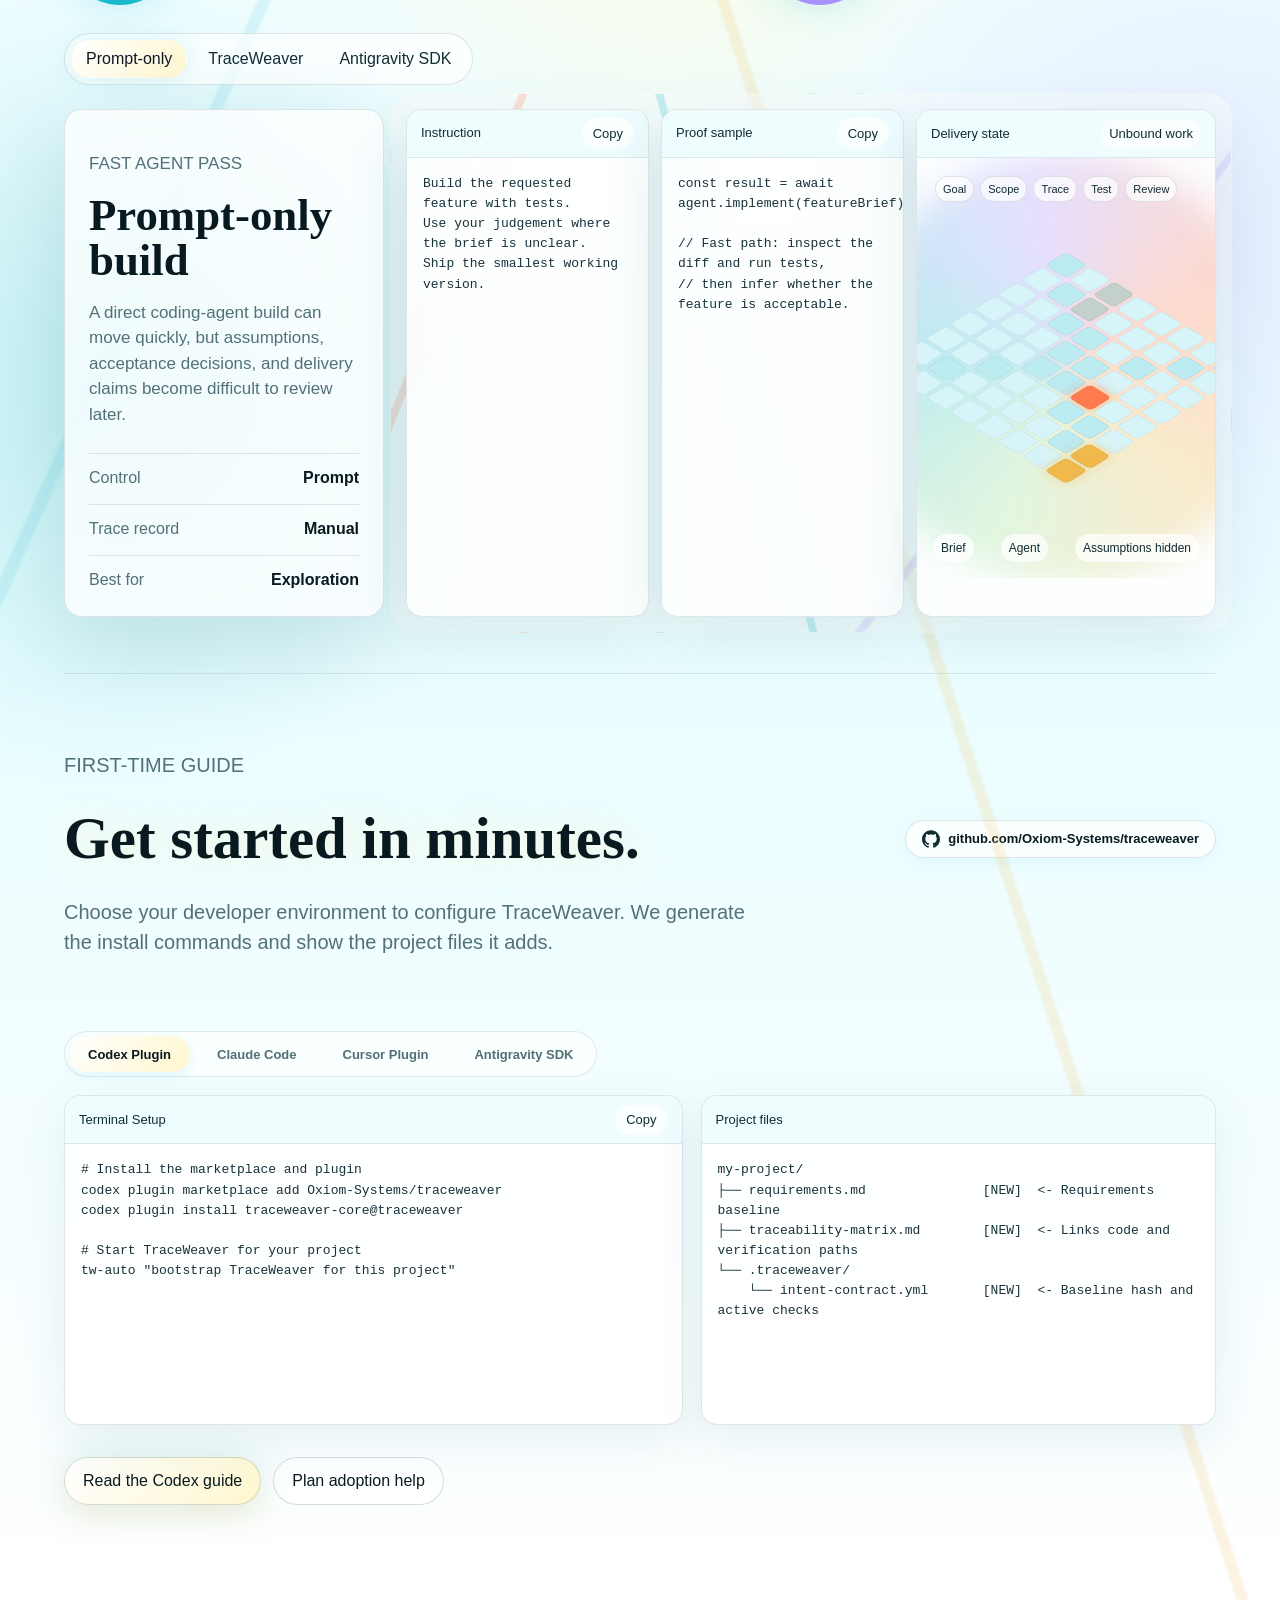
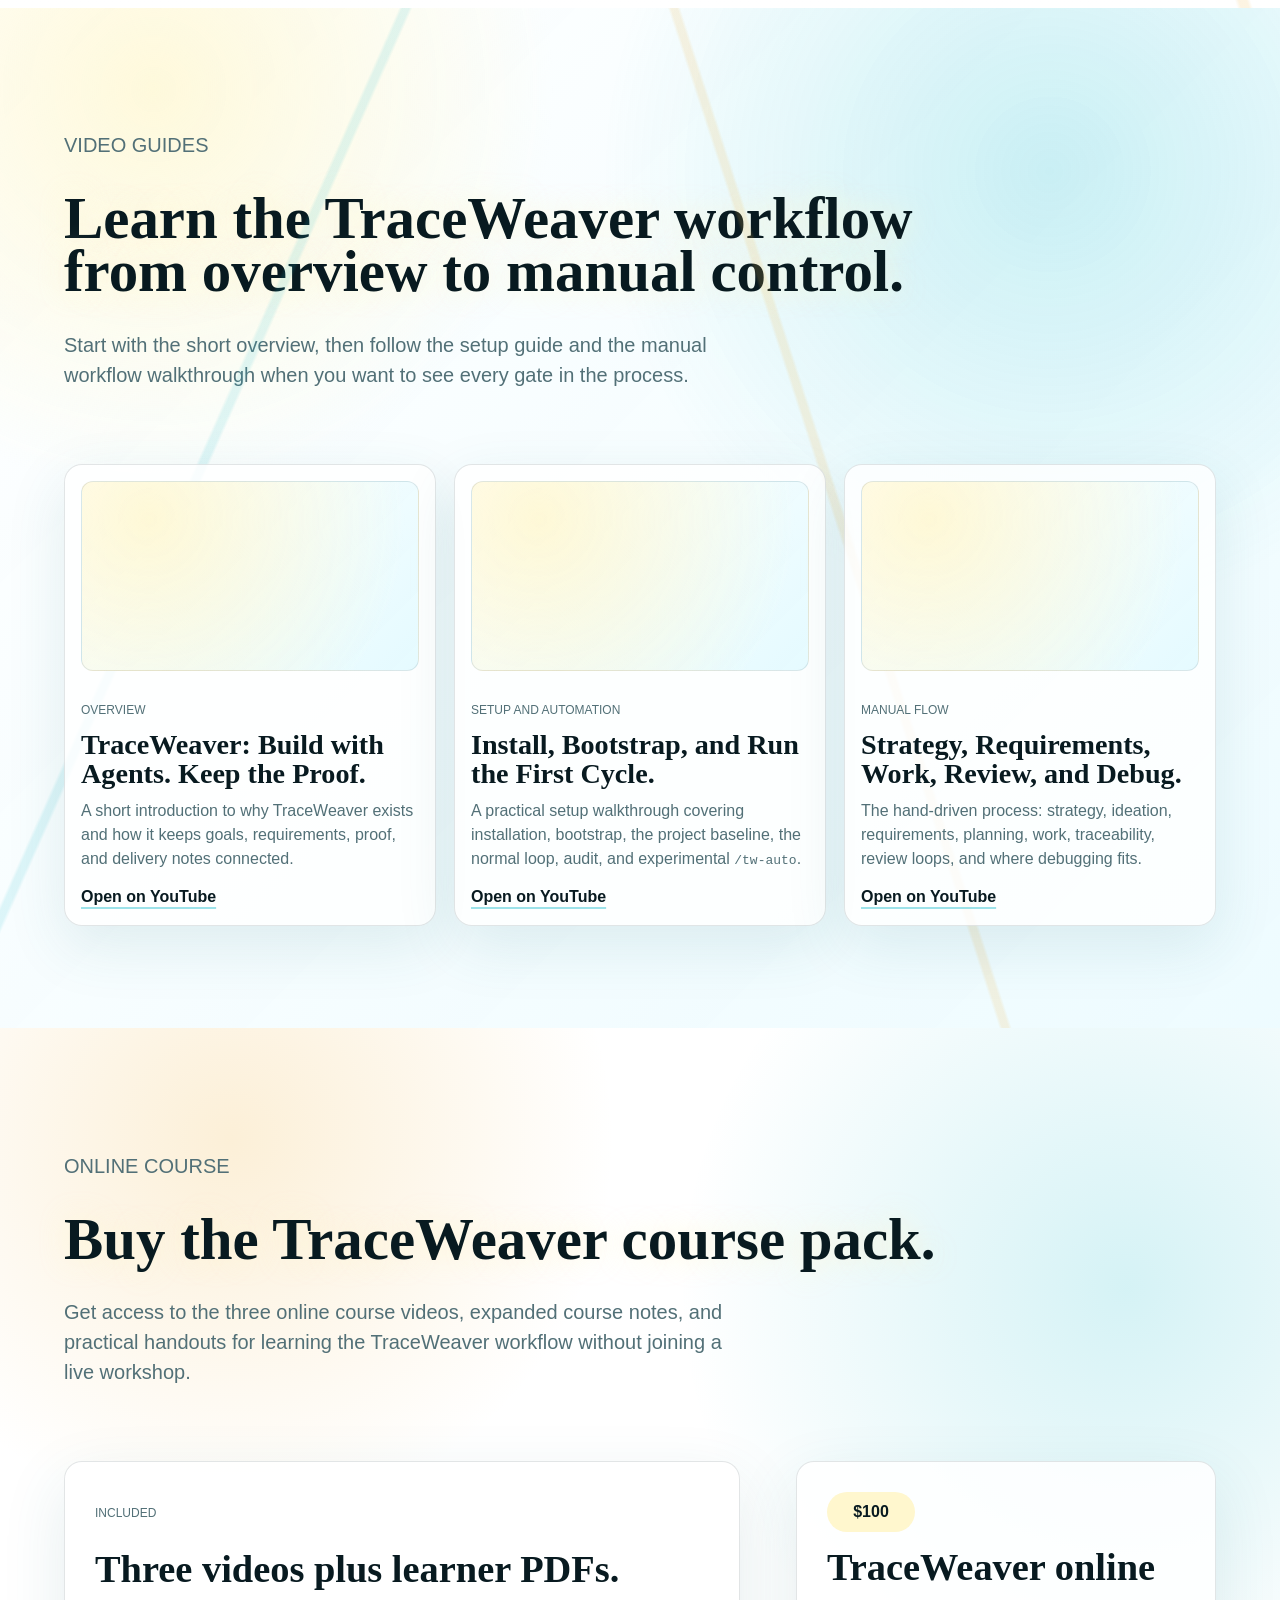
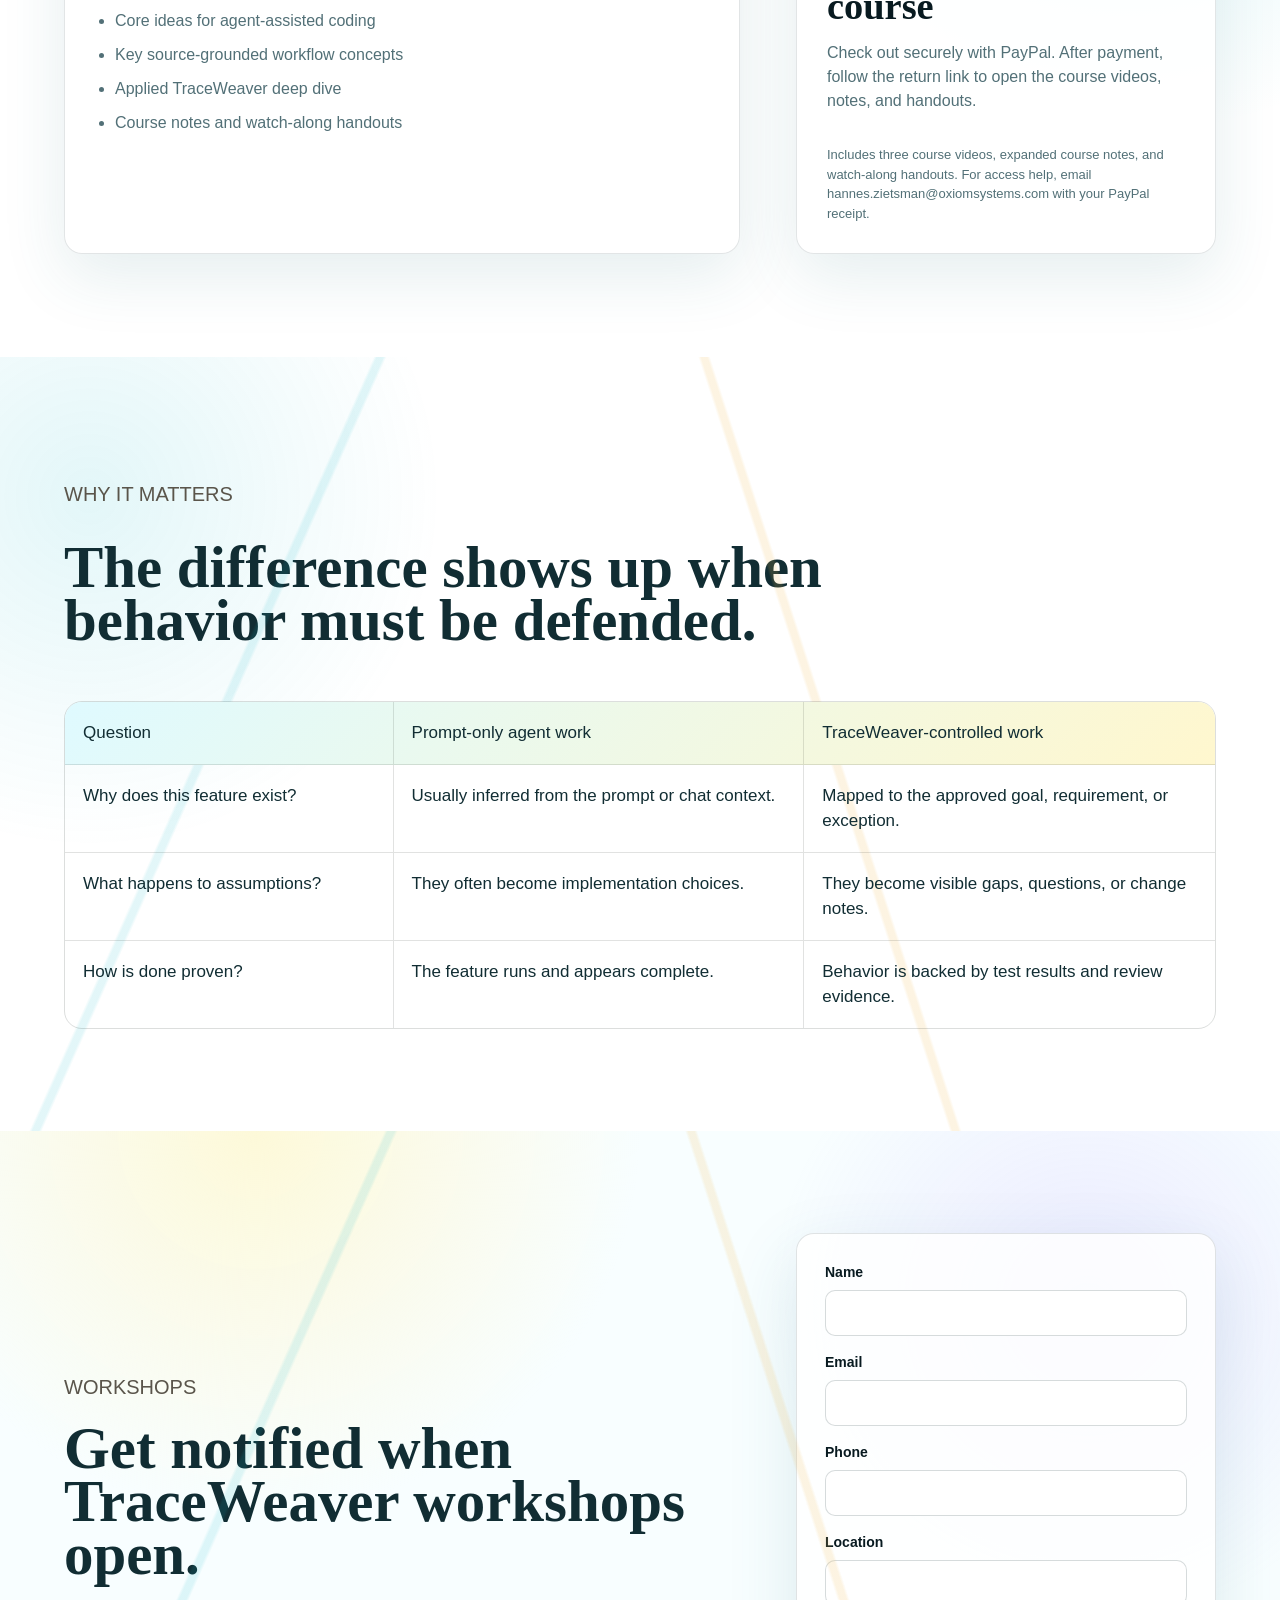
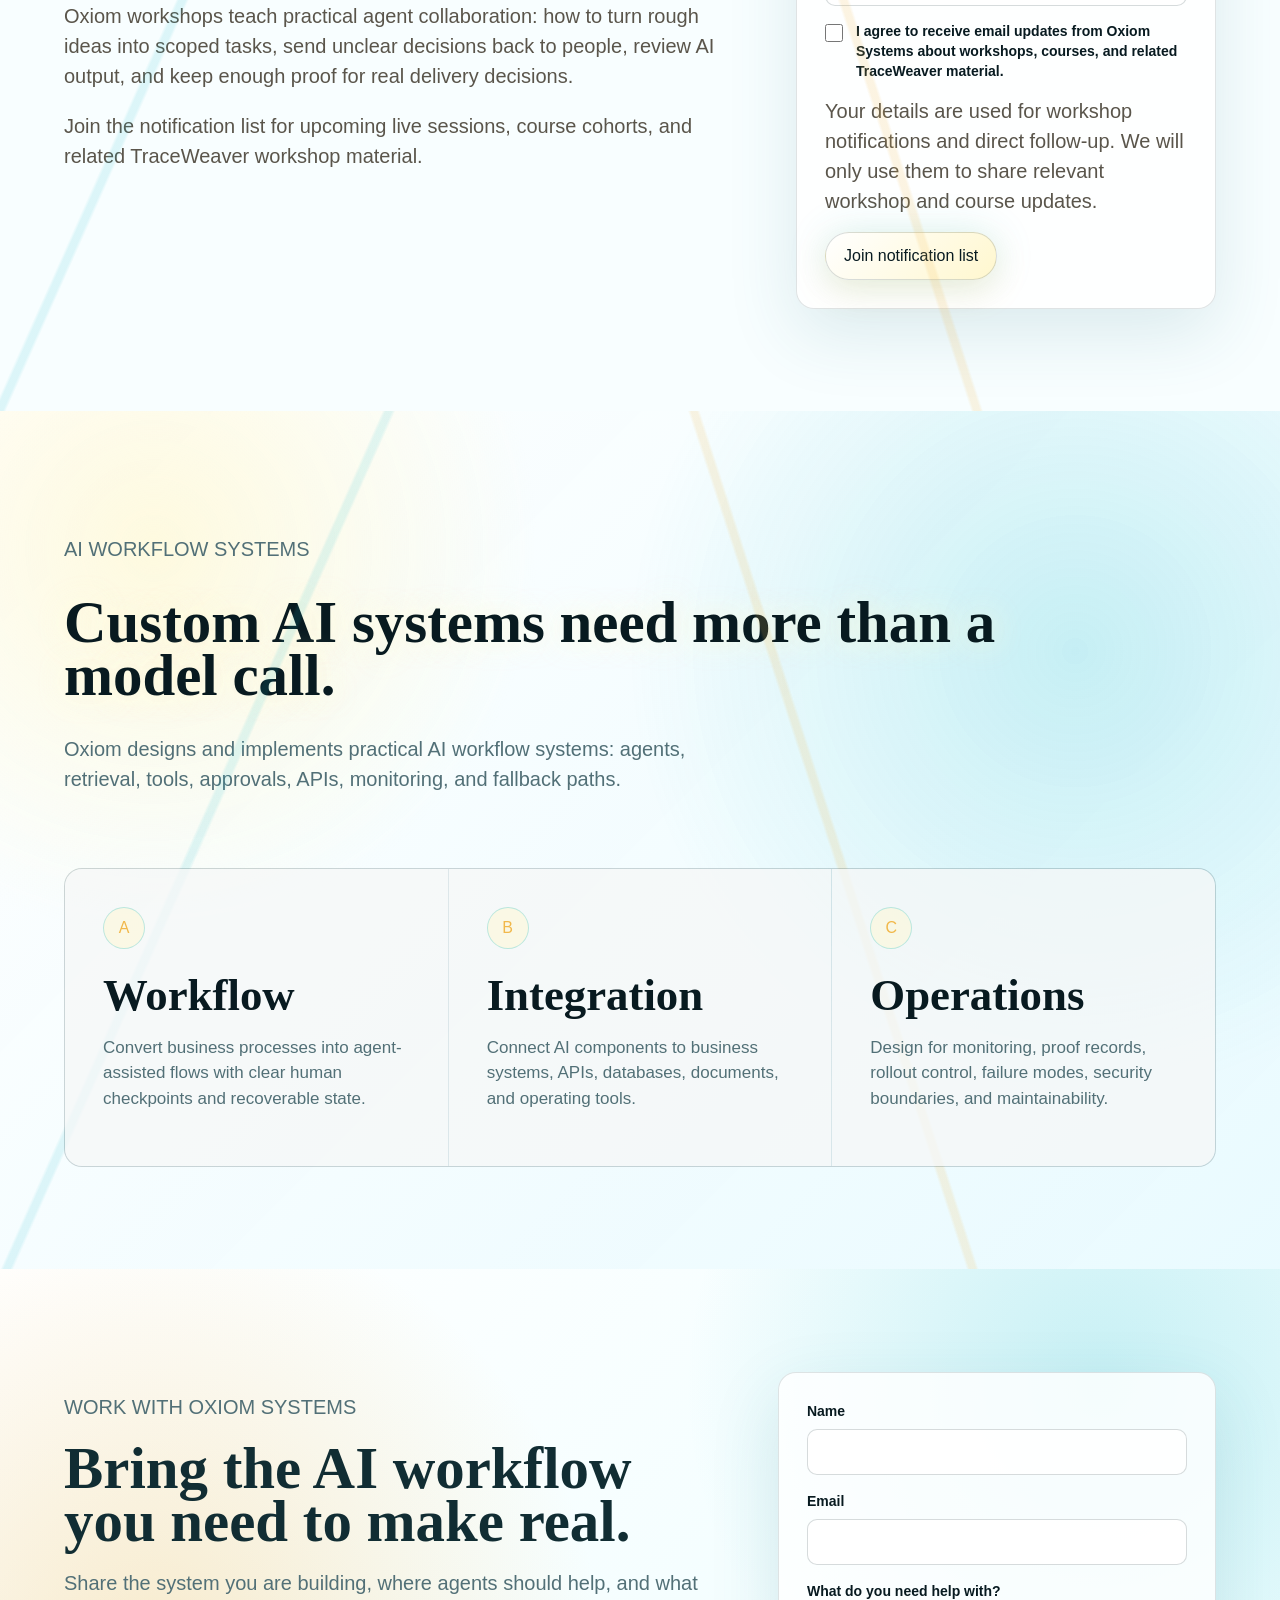
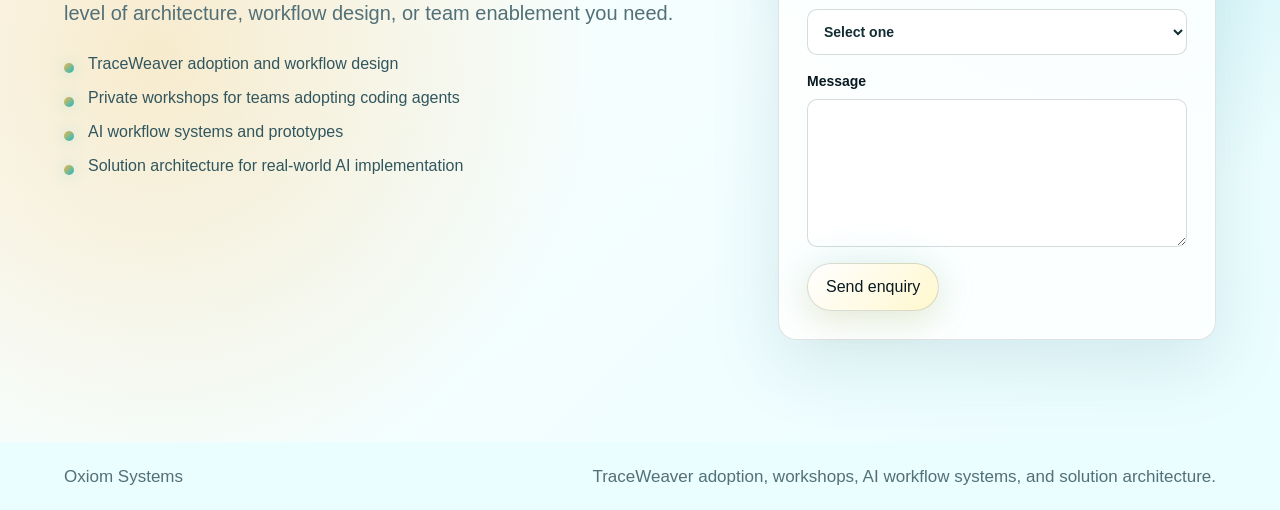
==== commit d38e54d6: "Publish website release" ====
--- a/index.html
+++ b/index.html
@@ -496,10 +496,10 @@
 
           <div class="paypal-buy-form" aria-label="Buy TraceWeaver online course with PayPal">
             <span class="course-price">$100</span>
-            <strong>TraceWeaver online course access</strong>
-            <p>
-              PayPal will process the payment. Use the confirmation return
-              setting in PayPal for the course access page.
+            <strong>TraceWeaver online course</strong>
+            <p>
+              Check out securely with PayPal. After payment, follow the return
+              link to open the course videos, notes, and handouts.
             </p>
             <div id="paypal-container-MPAC5EDWHU7LE"></div>
             <script>
@@ -508,8 +508,9 @@
               }).render("#paypal-container-MPAC5EDWHU7LE");
             </script>
             <small>
-              Redirect URL for PayPal confirmation:
-              https://oxiomsystems.com/traceweaver-course-access.html
+              Includes three course videos, expanded course notes, and
+              watch-along handouts. For access help, email
+              hannes.zietsman@oxiomsystems.com with your PayPal receipt.
             </small>
           </div>
         </div>
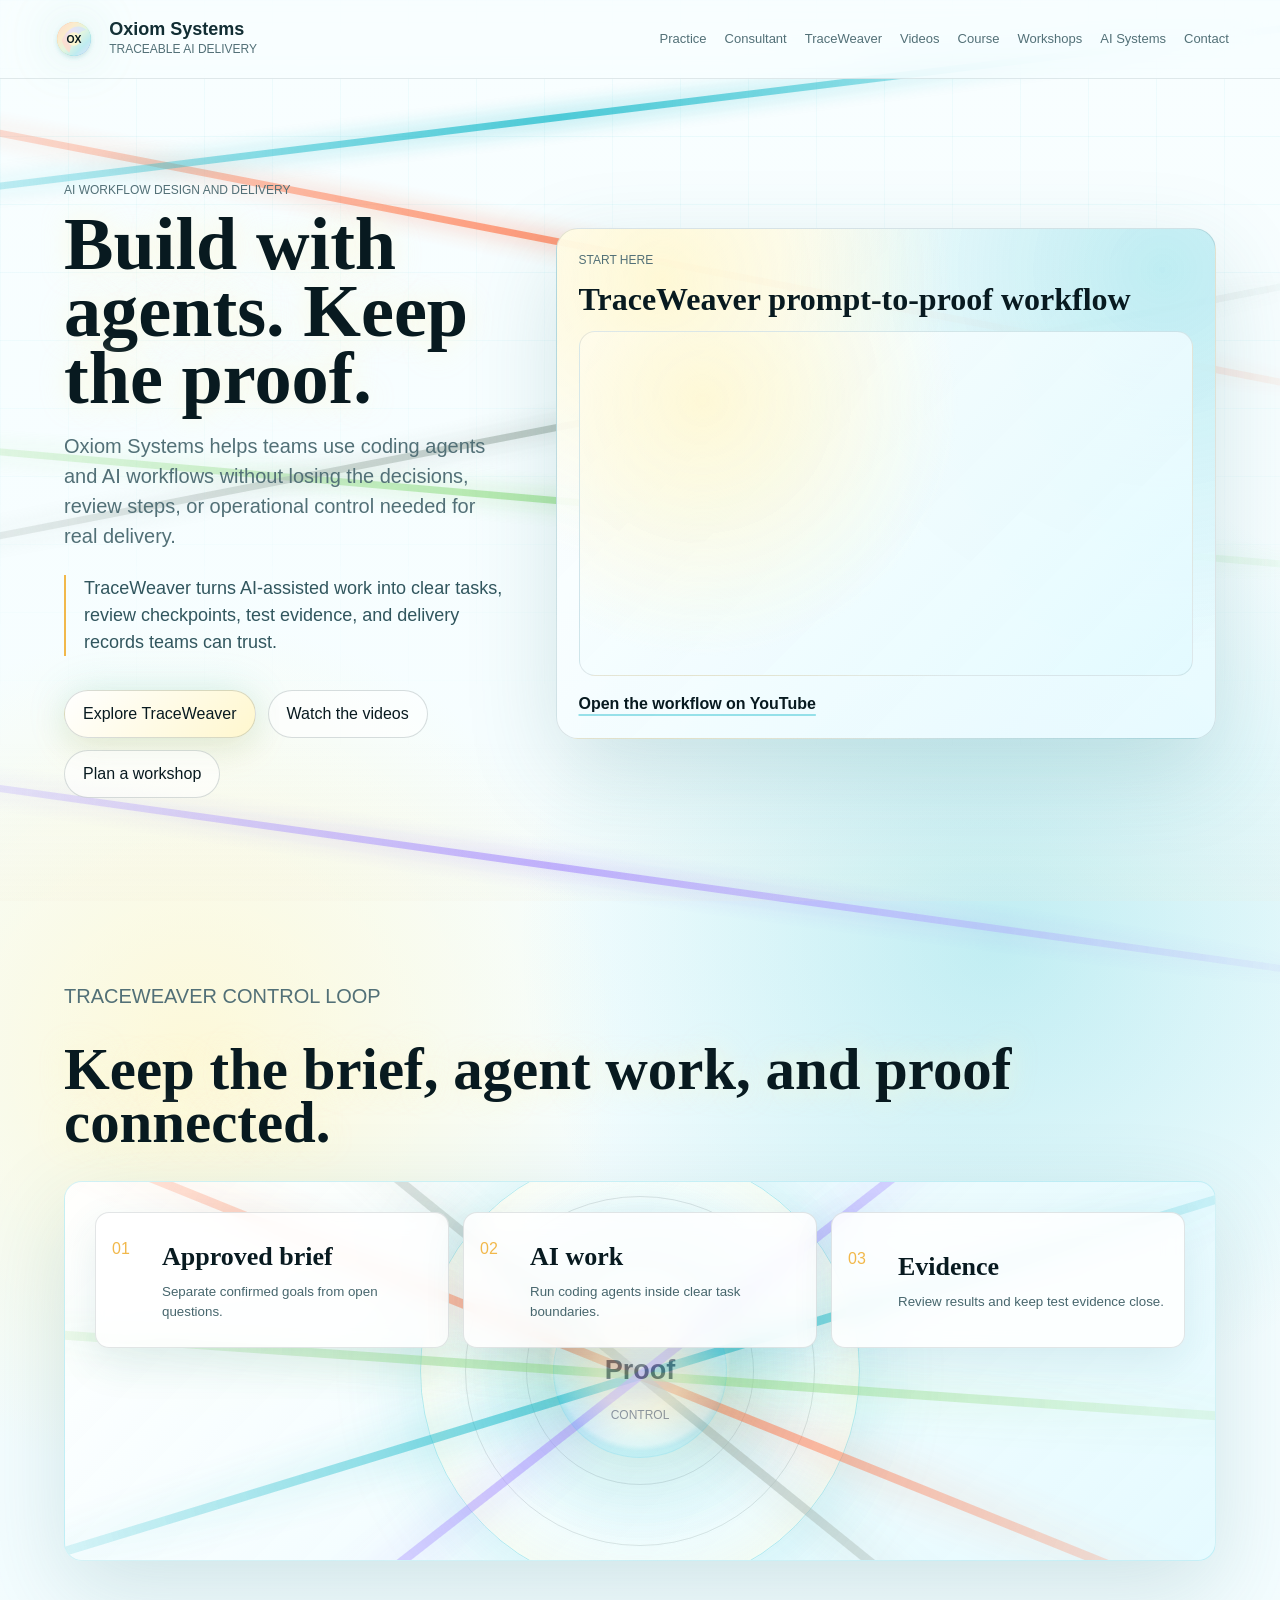
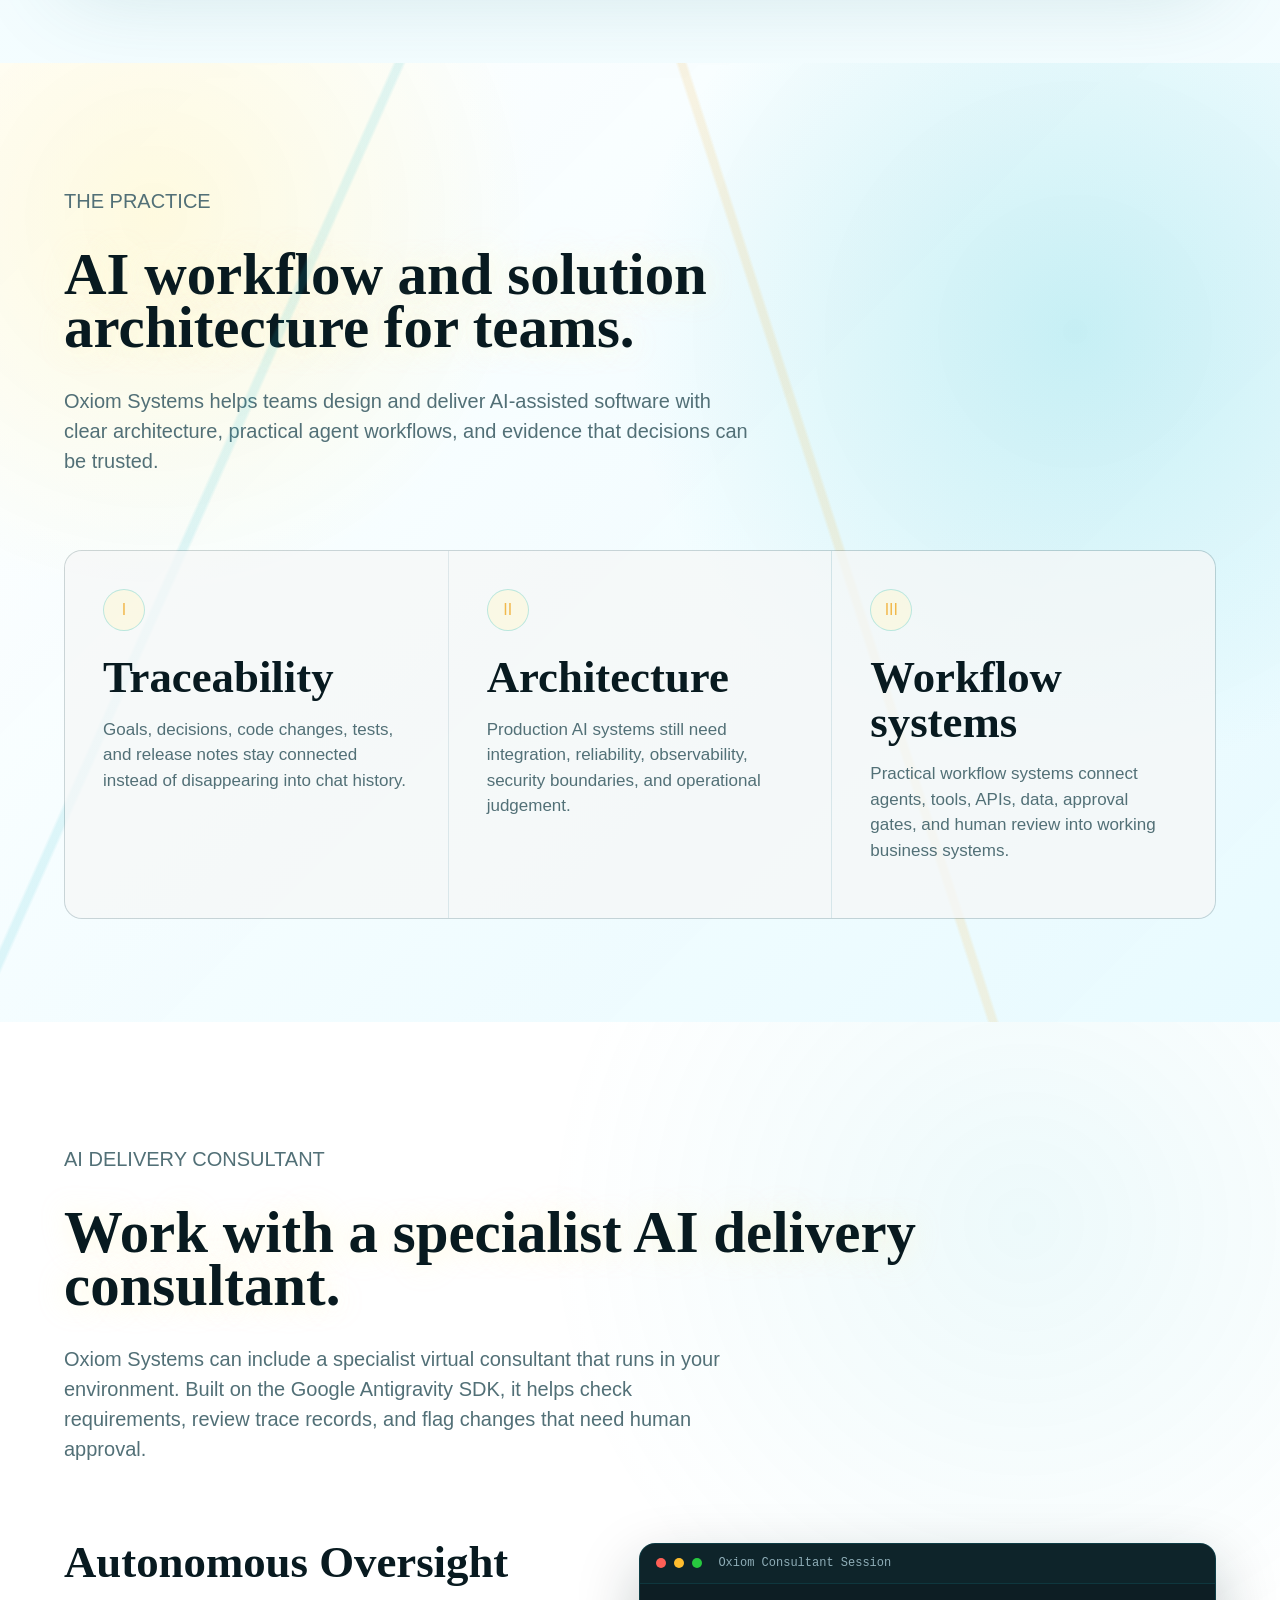
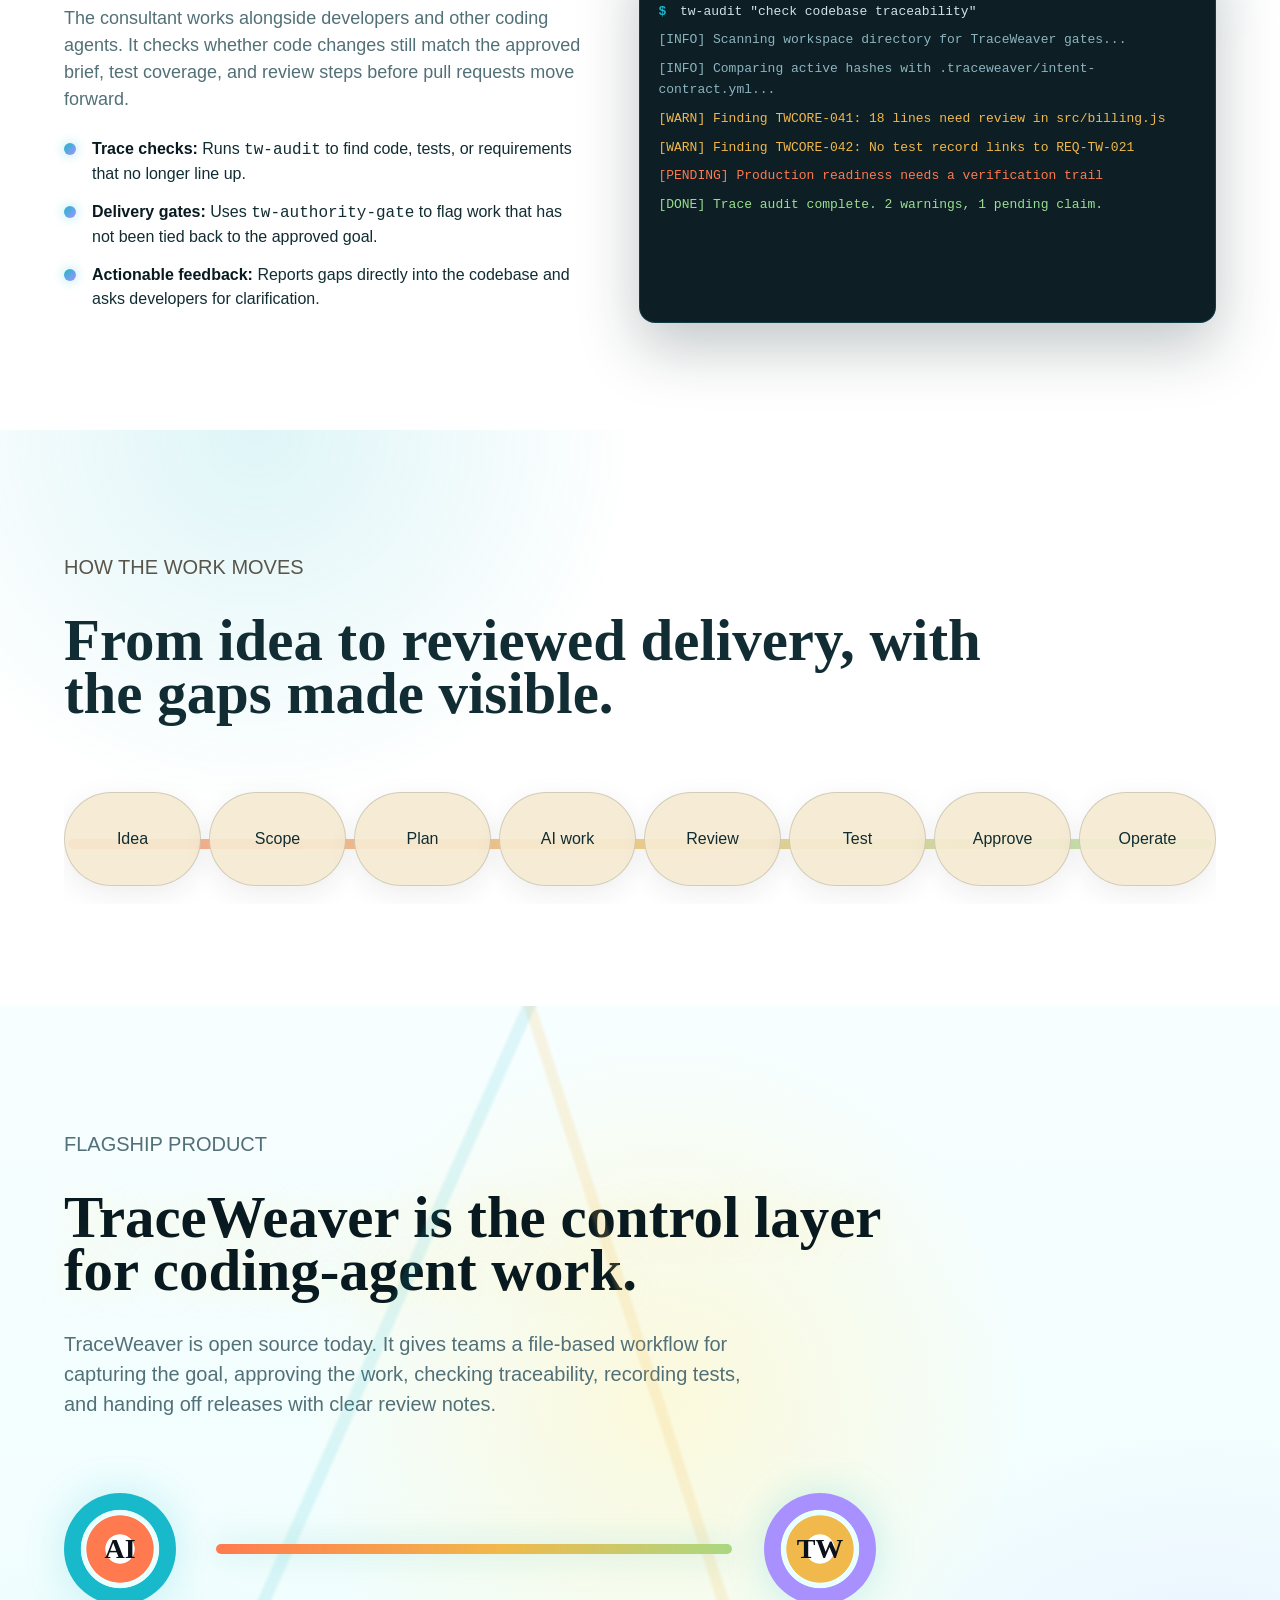
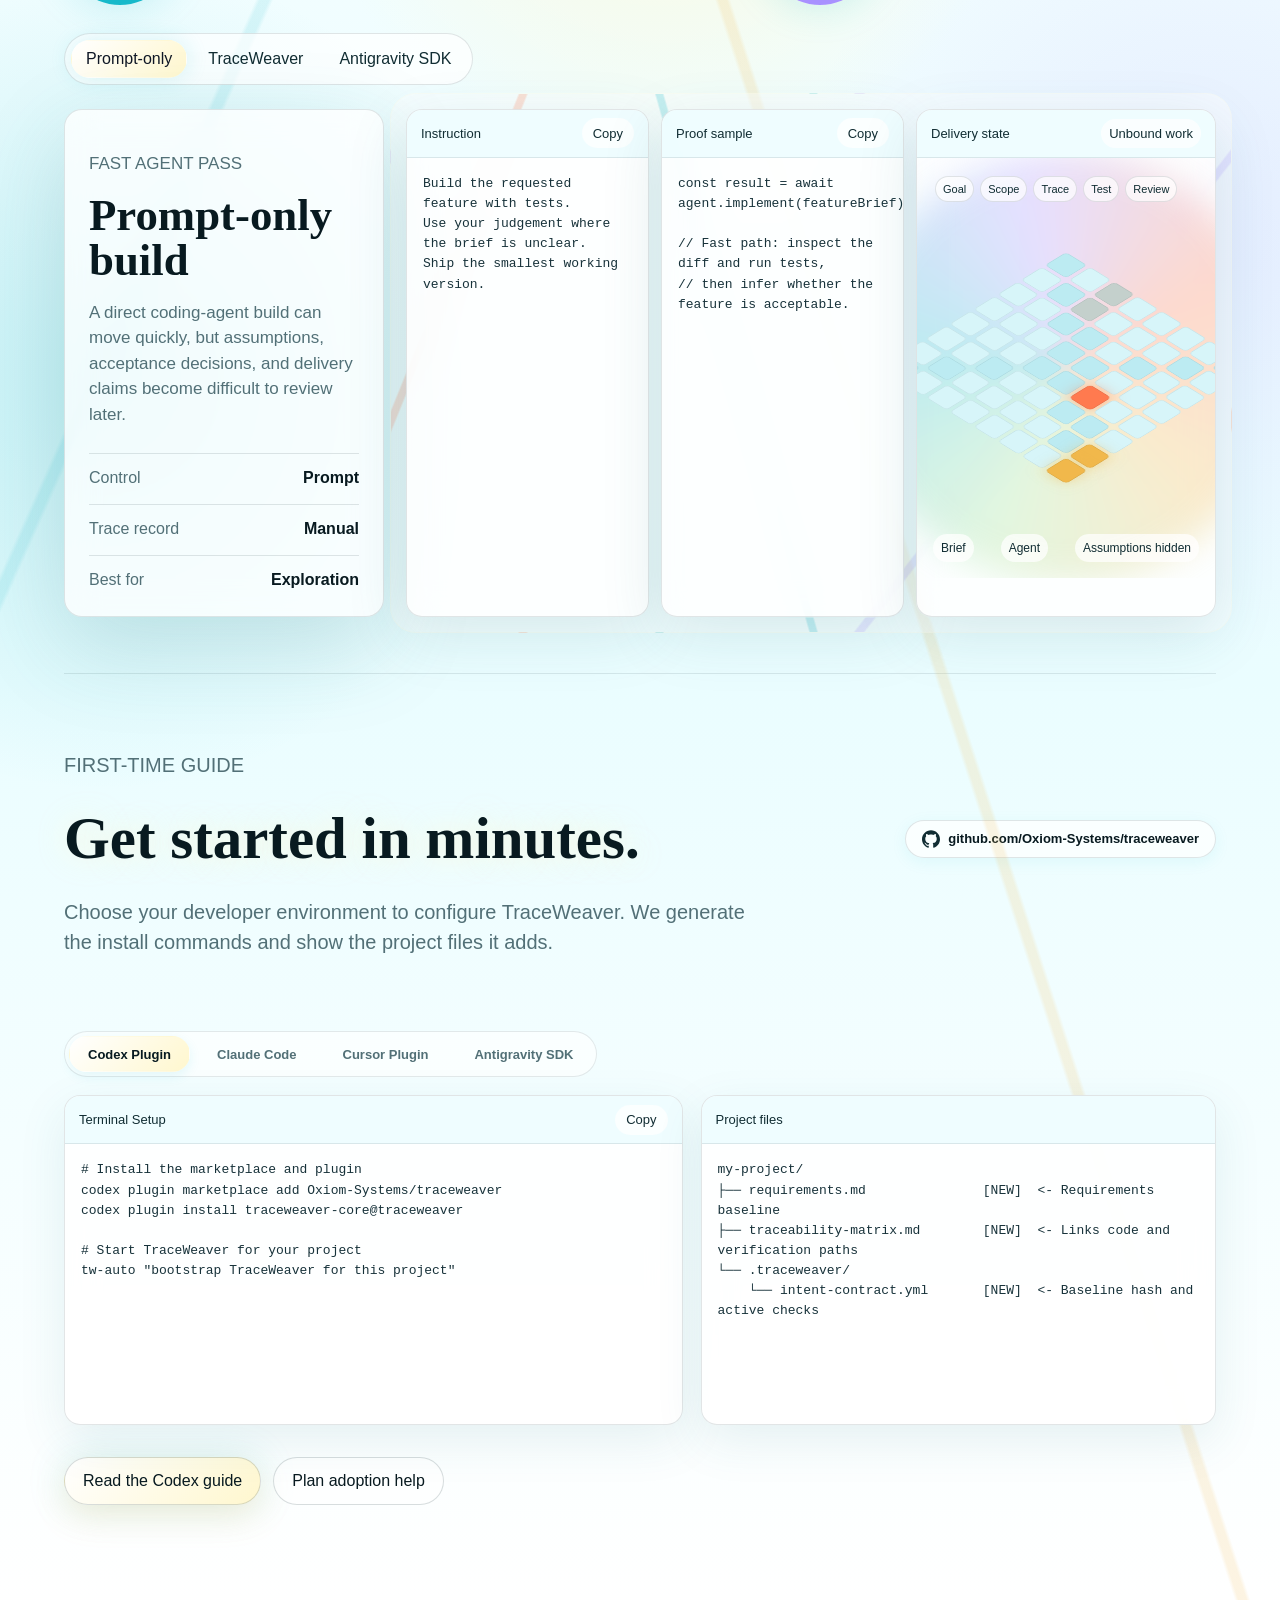
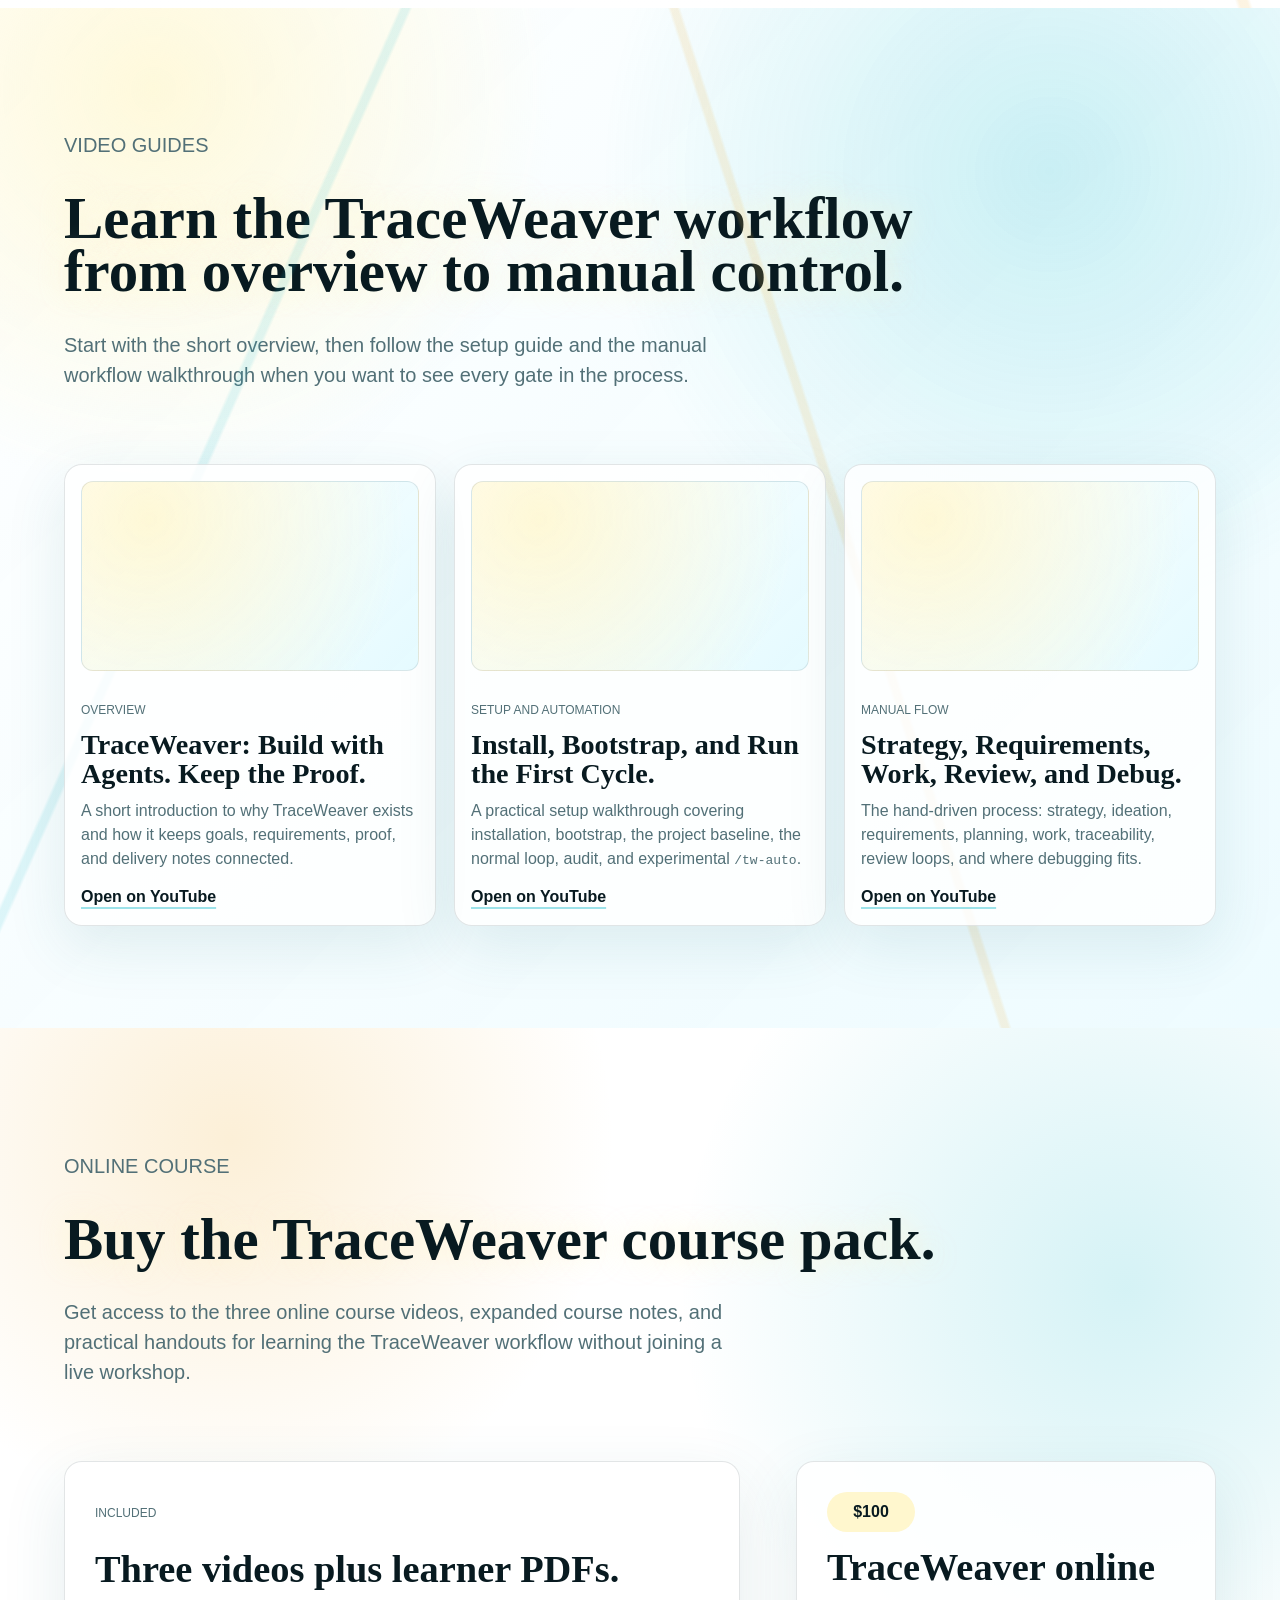
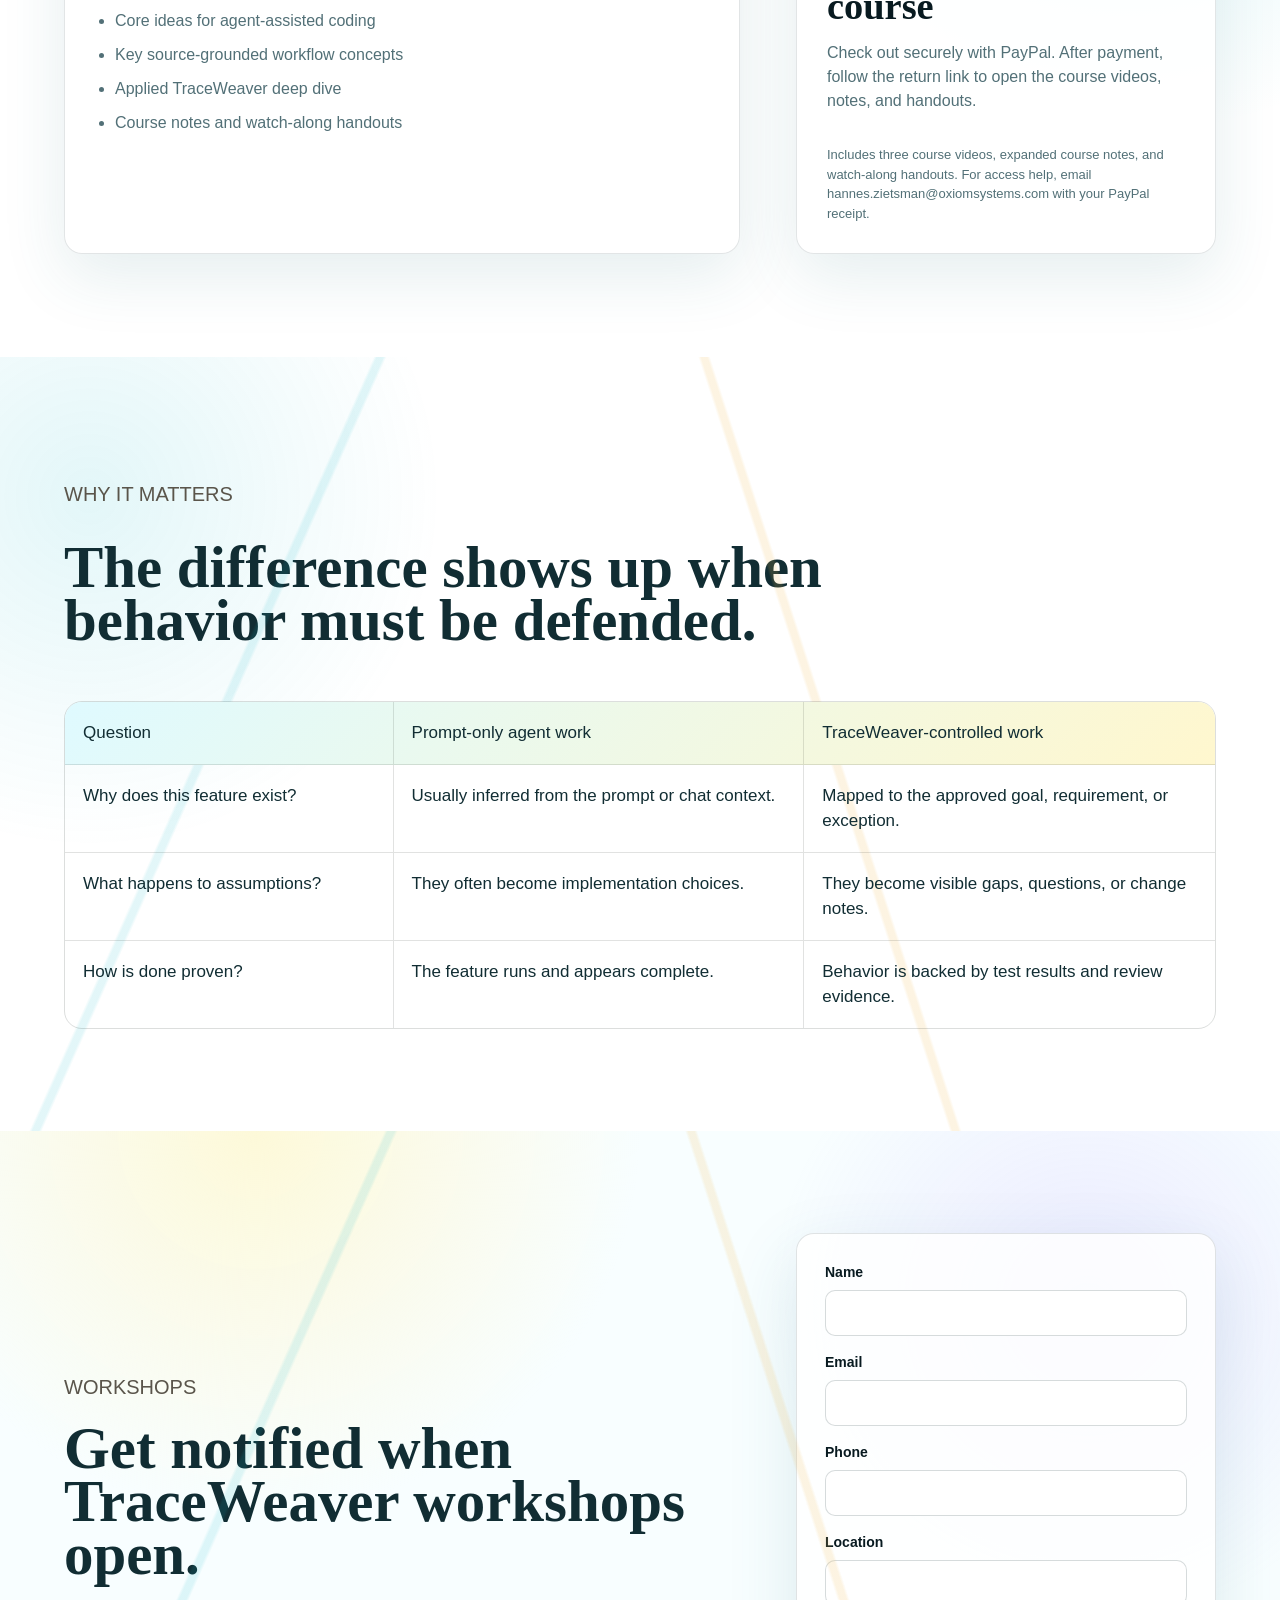
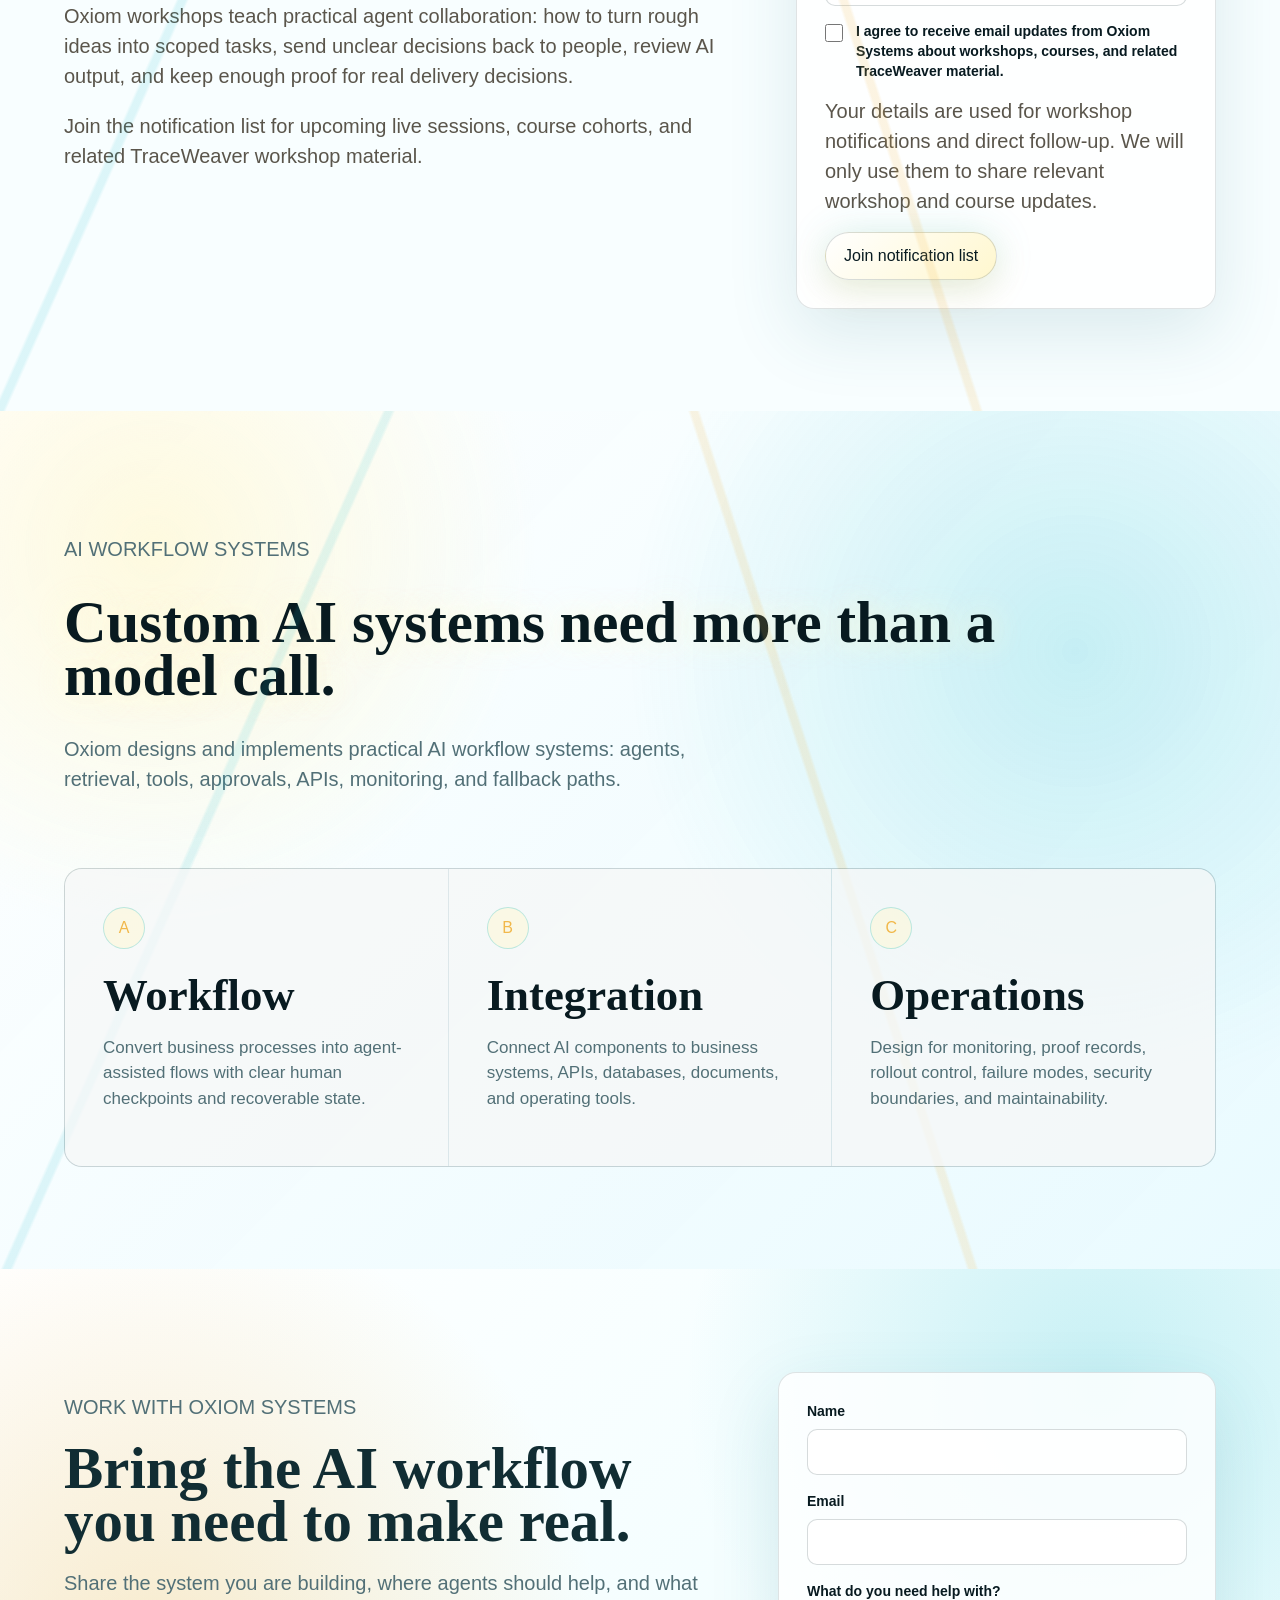
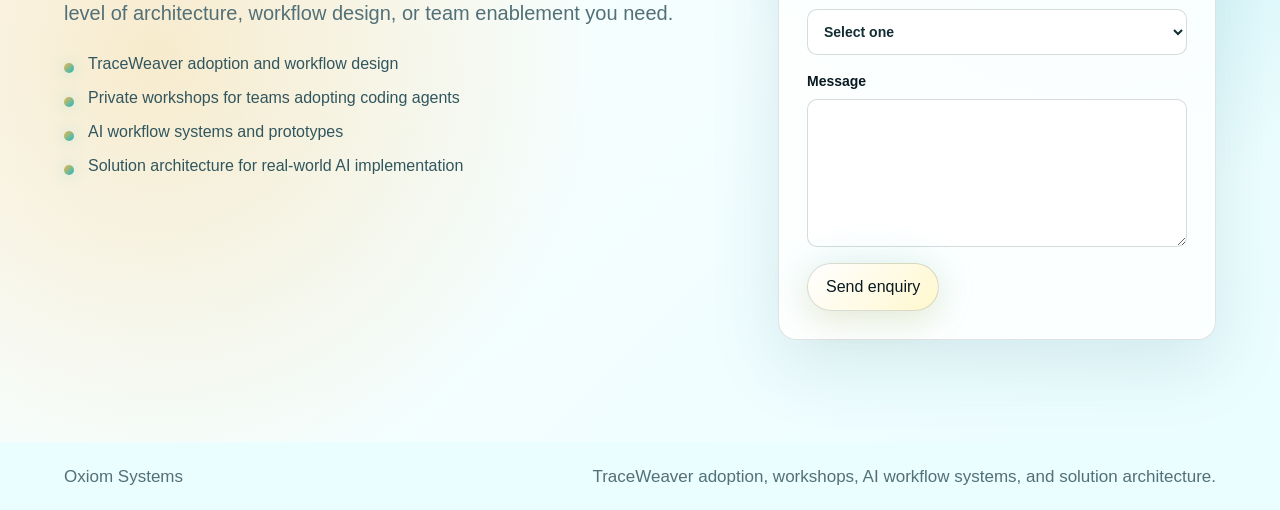
==== commit 038fdfd7: "Replace duplicate hero video" ====
--- a/index.html
+++ b/index.html
@@ -64,21 +64,21 @@
           </div>
         </div>
 
-        <div class="hero-video-panel" aria-label="TraceWeaver AI development video">
+        <div class="hero-video-panel" aria-label="TraceWeaver prompt-to-proof workflow video">
           <div class="hero-video-copy">
             <span class="eyebrow">Start here</span>
-            <strong>TraceWeaver AI development</strong>
+            <strong>TraceWeaver prompt-to-proof workflow</strong>
           </div>
           <div class="hero-video-embed">
             <iframe
-              src="https://www.youtube-nocookie.com/embed/hi0Jr6WP6Vg"
-              title="TraceWeaver AI development"
+              src="https://www.youtube-nocookie.com/embed/MkaNlvA4pkU"
+              title="TraceWeaver prompt-to-proof workflow for AI coding agents"
               allow="accelerometer; autoplay; clipboard-write; encrypted-media; gyroscope; picture-in-picture; web-share"
               referrerpolicy="strict-origin-when-cross-origin"
               allowfullscreen
             ></iframe>
           </div>
-          <a href="https://youtu.be/hi0Jr6WP6Vg" target="_blank" rel="noopener">Open the overview on YouTube</a>
+          <a href="https://youtu.be/MkaNlvA4pkU" target="_blank" rel="noopener">Open the workflow on YouTube</a>
         </div>
       </section>
 
@@ -404,7 +404,7 @@
           <article class="youtube-card">
             <div class="youtube-embed">
               <iframe
-                src="https://www.youtube-nocookie.com/embed/hi0Jr6WP6Vg"
+                src="https://www.youtube-nocookie.com/embed/VtFA3LiRcVk"
                 title="TraceWeaver AI development"
                 loading="lazy"
                 allow="accelerometer; autoplay; clipboard-write; encrypted-media; gyroscope; picture-in-picture; web-share"
@@ -419,14 +419,14 @@
                 A short introduction to why TraceWeaver exists and how it keeps
                 goals, requirements, proof, and delivery notes connected.
               </p>
-              <a href="https://youtu.be/hi0Jr6WP6Vg" target="_blank" rel="noopener">Open on YouTube</a>
+              <a href="https://youtu.be/VtFA3LiRcVk" target="_blank" rel="noopener">Open on YouTube</a>
             </div>
           </article>
 
           <article class="youtube-card">
             <div class="youtube-embed">
               <iframe
-                src="https://www.youtube-nocookie.com/embed/7ZK5m8_VvZA"
+                src="https://www.youtube-nocookie.com/embed/qCAR4DPYEX4"
                 title="TraceWeaver setup and tw-auto guide"
                 loading="lazy"
                 allow="accelerometer; autoplay; clipboard-write; encrypted-media; gyroscope; picture-in-picture; web-share"
@@ -442,14 +442,14 @@
                 the project baseline, the normal loop, audit, and experimental
                 <code>/tw-auto</code>.
               </p>
-              <a href="https://youtu.be/7ZK5m8_VvZA" target="_blank" rel="noopener">Open on YouTube</a>
+              <a href="https://youtu.be/qCAR4DPYEX4" target="_blank" rel="noopener">Open on YouTube</a>
             </div>
           </article>
 
           <article class="youtube-card">
             <div class="youtube-embed">
               <iframe
-                src="https://www.youtube-nocookie.com/embed/TxLo9SlRWp4"
+                src="https://www.youtube-nocookie.com/embed/3OJYyVjx2oc"
                 title="TraceWeaver manual guided workflow"
                 loading="lazy"
                 allow="accelerometer; autoplay; clipboard-write; encrypted-media; gyroscope; picture-in-picture; web-share"
@@ -465,7 +465,7 @@
                 planning, work, traceability, review loops, and where debugging
                 fits.
               </p>
-              <a href="https://youtu.be/TxLo9SlRWp4" target="_blank" rel="noopener">Open on YouTube</a>
+              <a href="https://youtu.be/3OJYyVjx2oc" target="_blank" rel="noopener">Open on YouTube</a>
             </div>
           </article>
         </div>
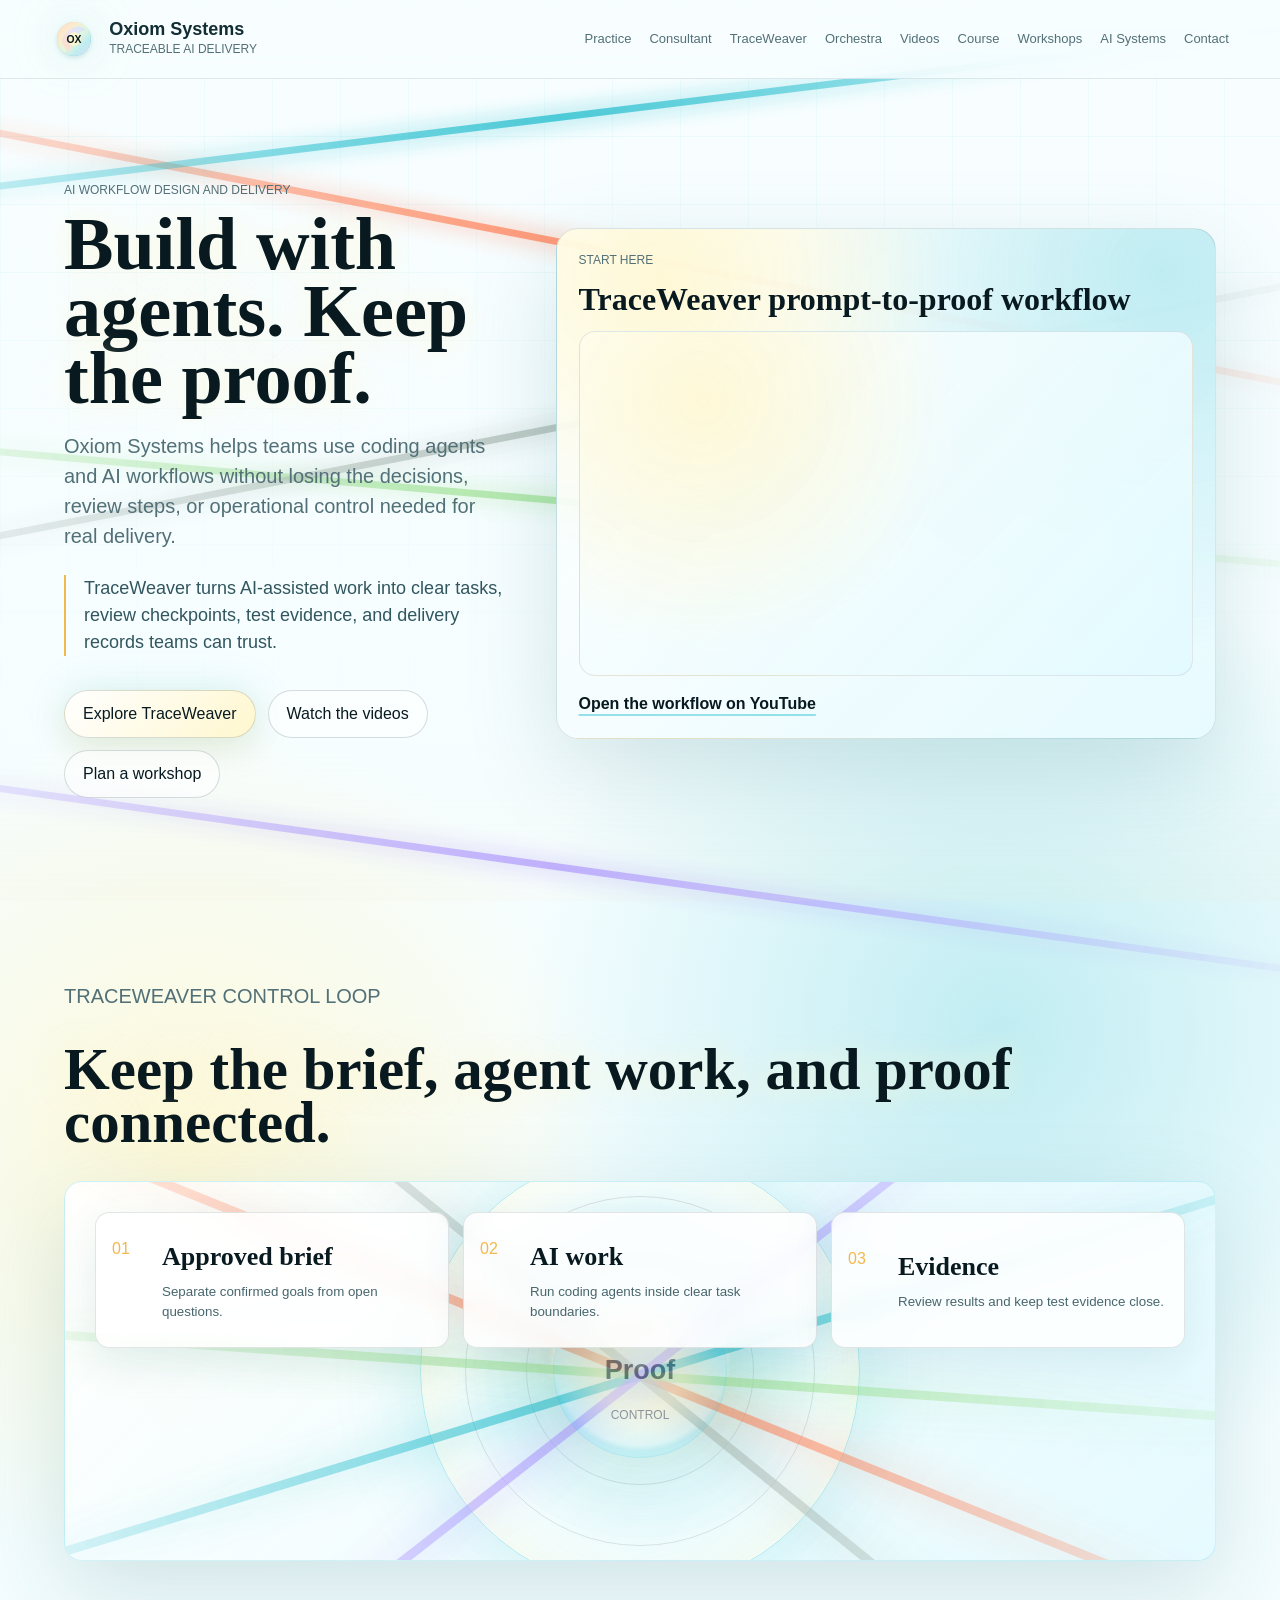
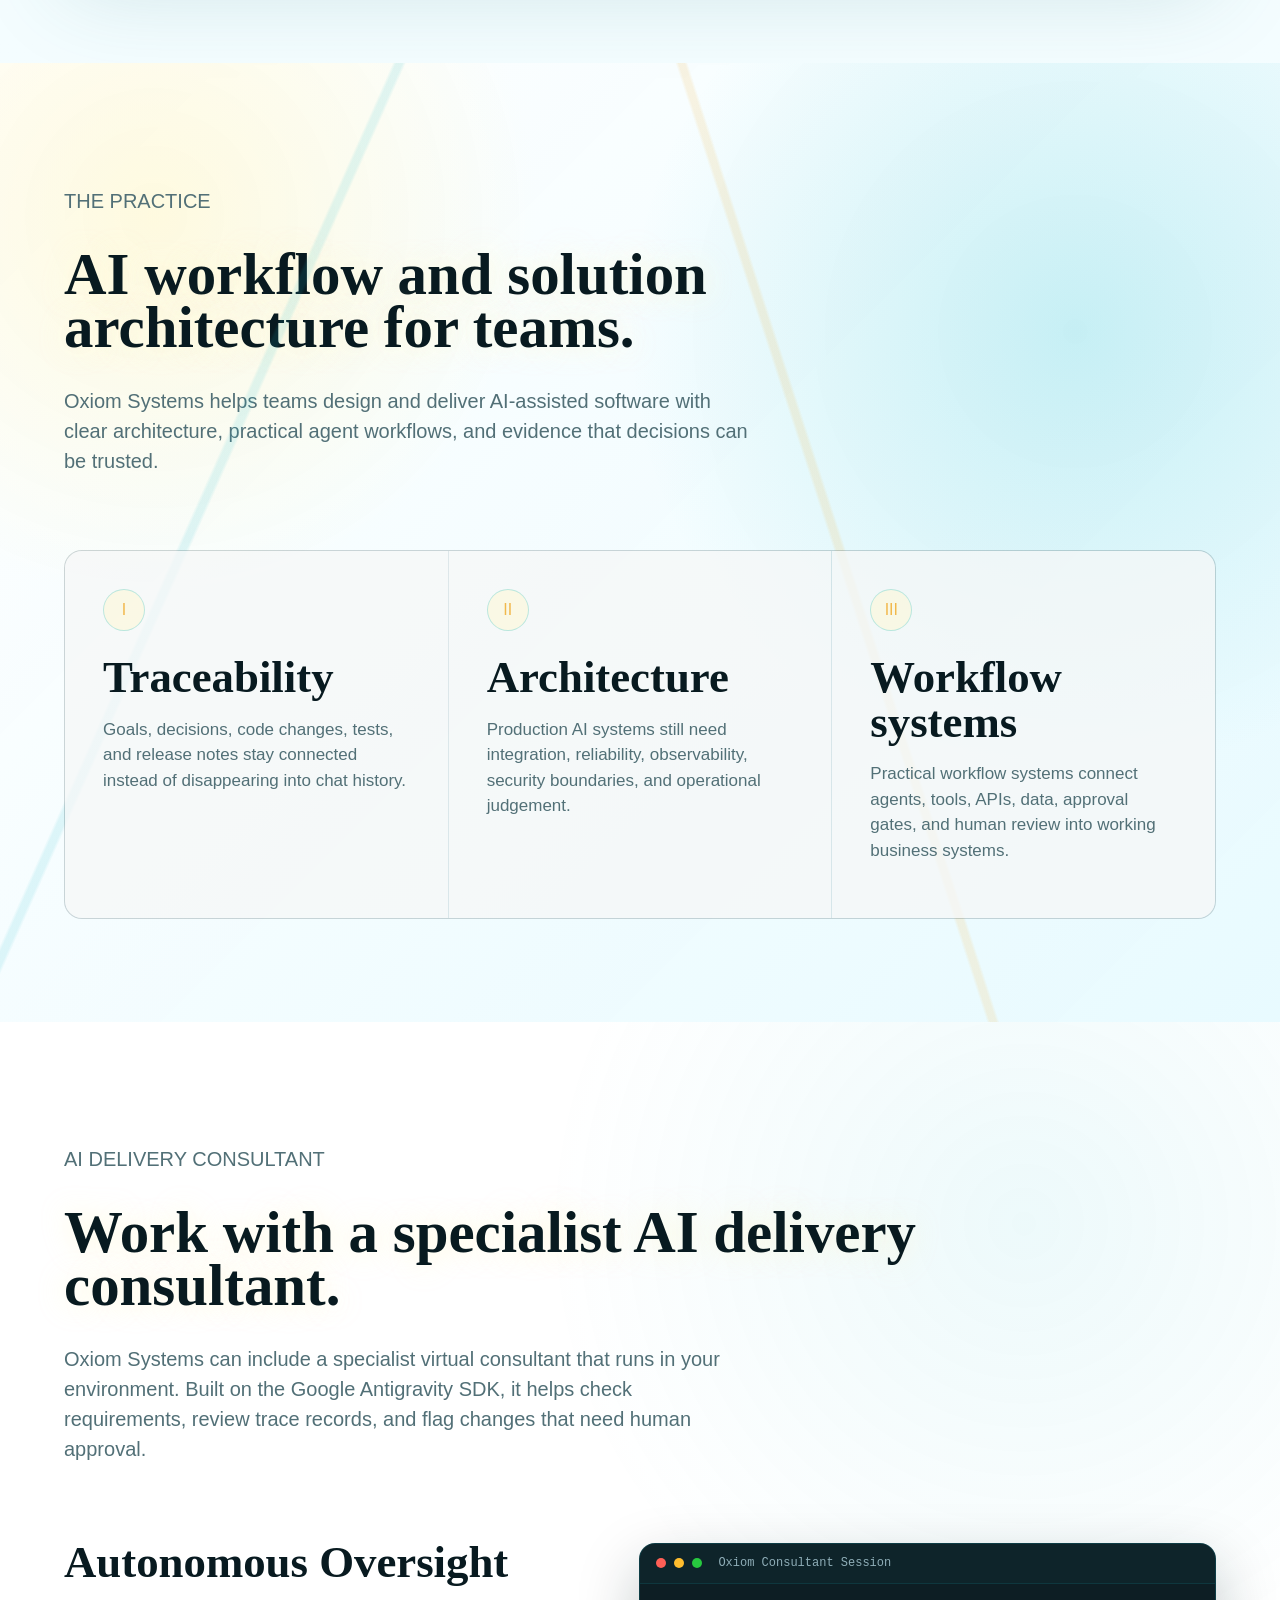
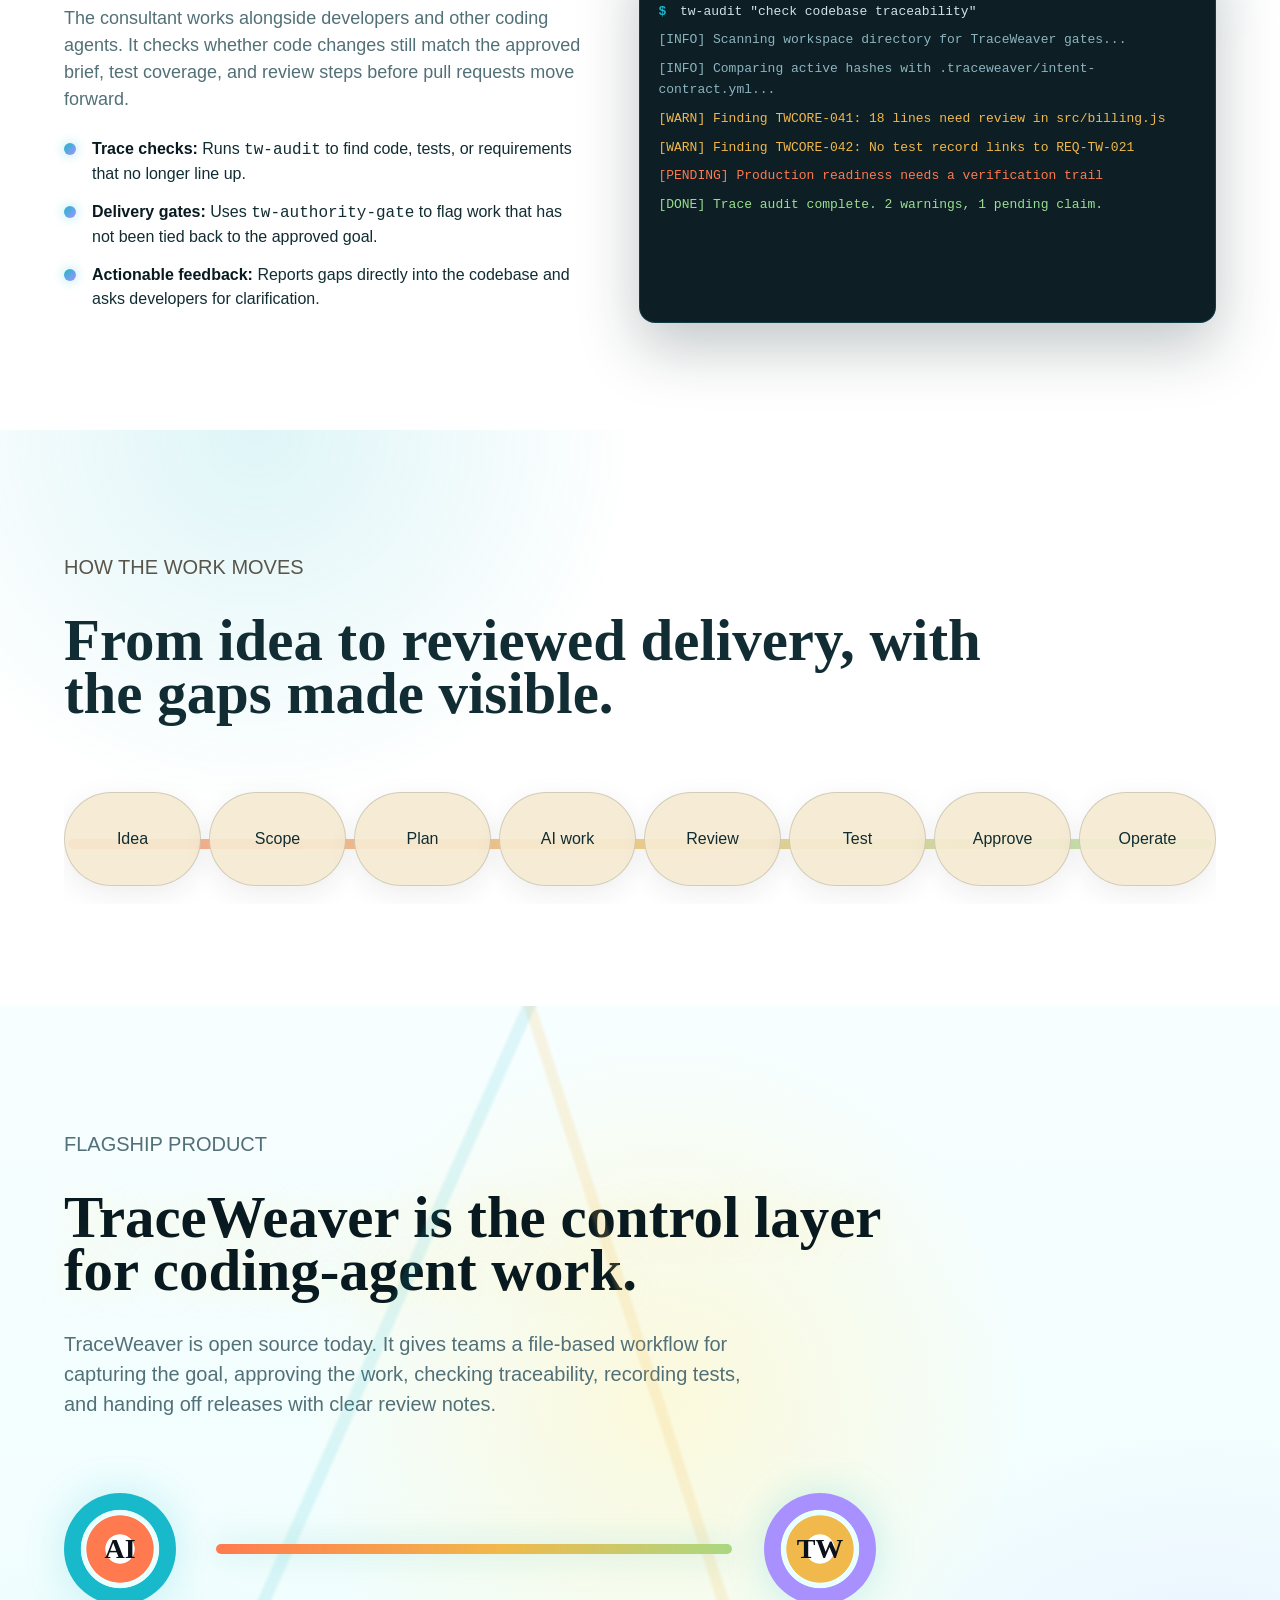
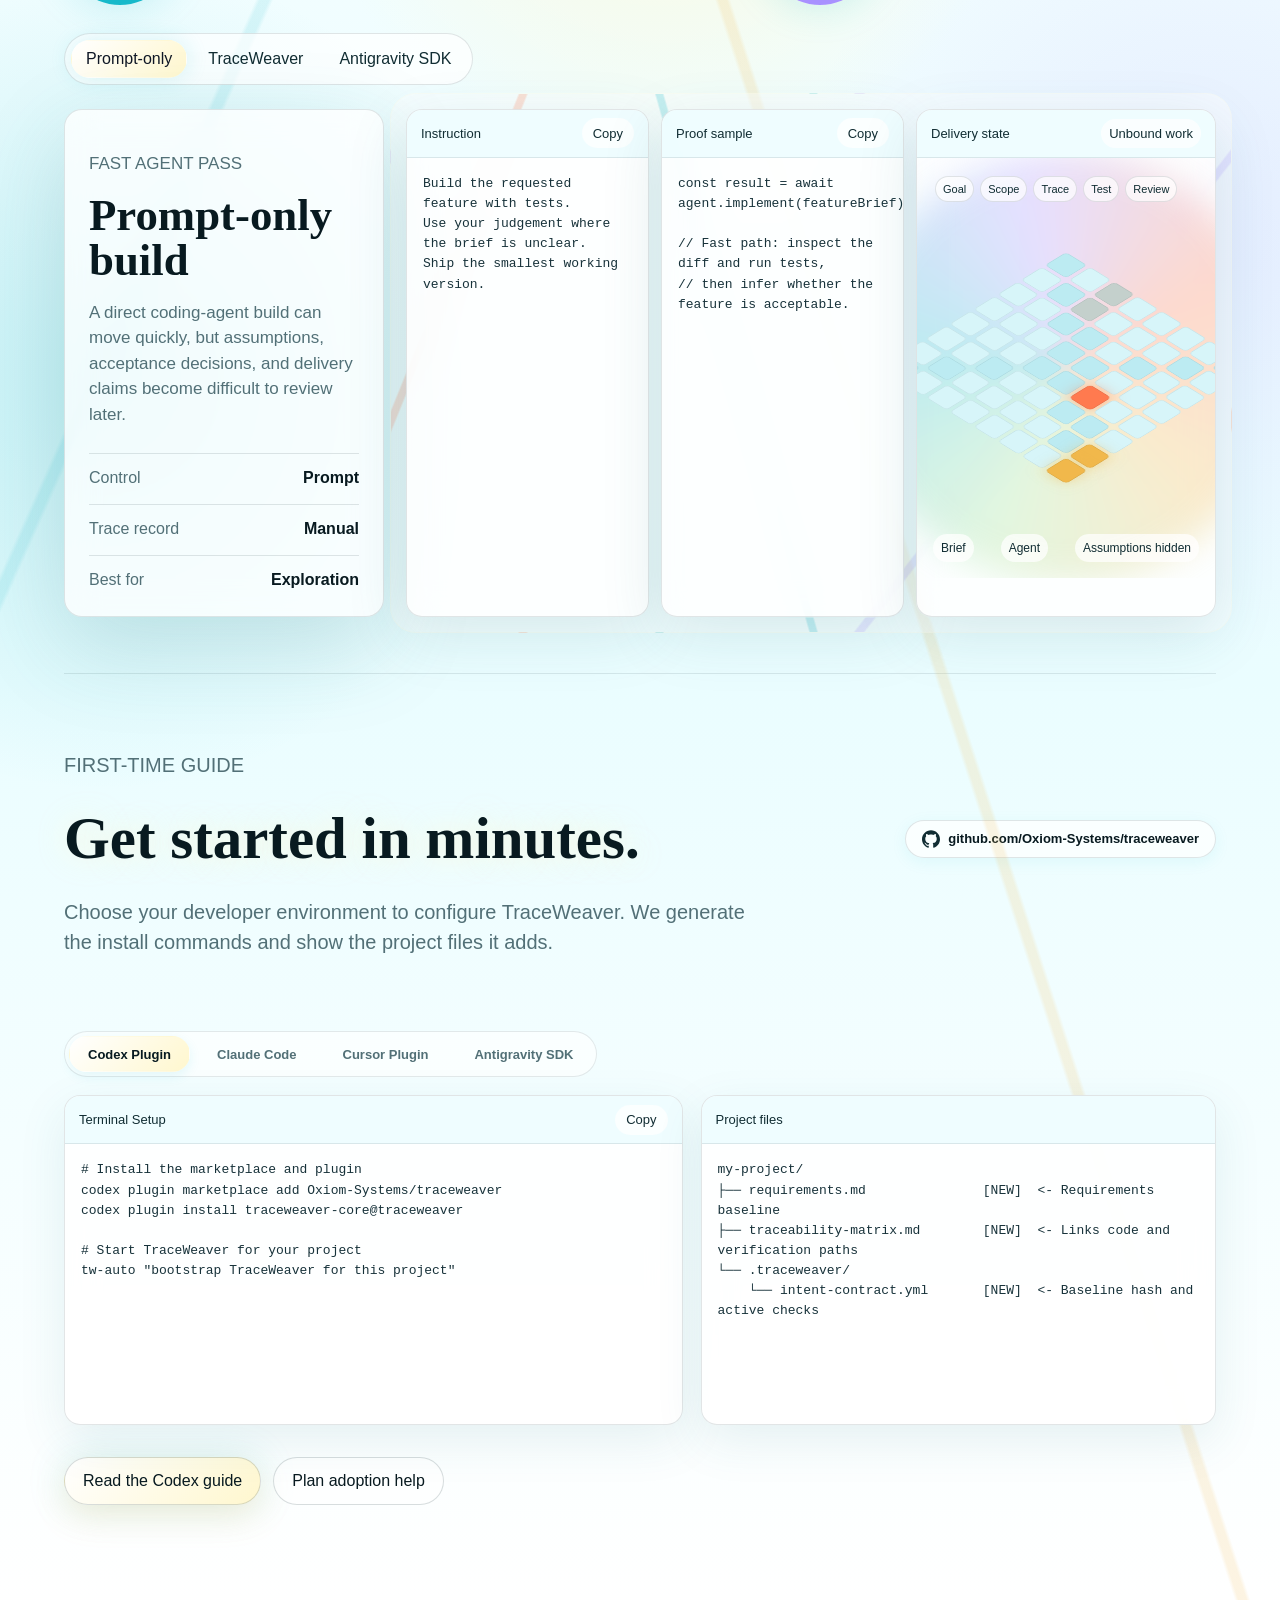
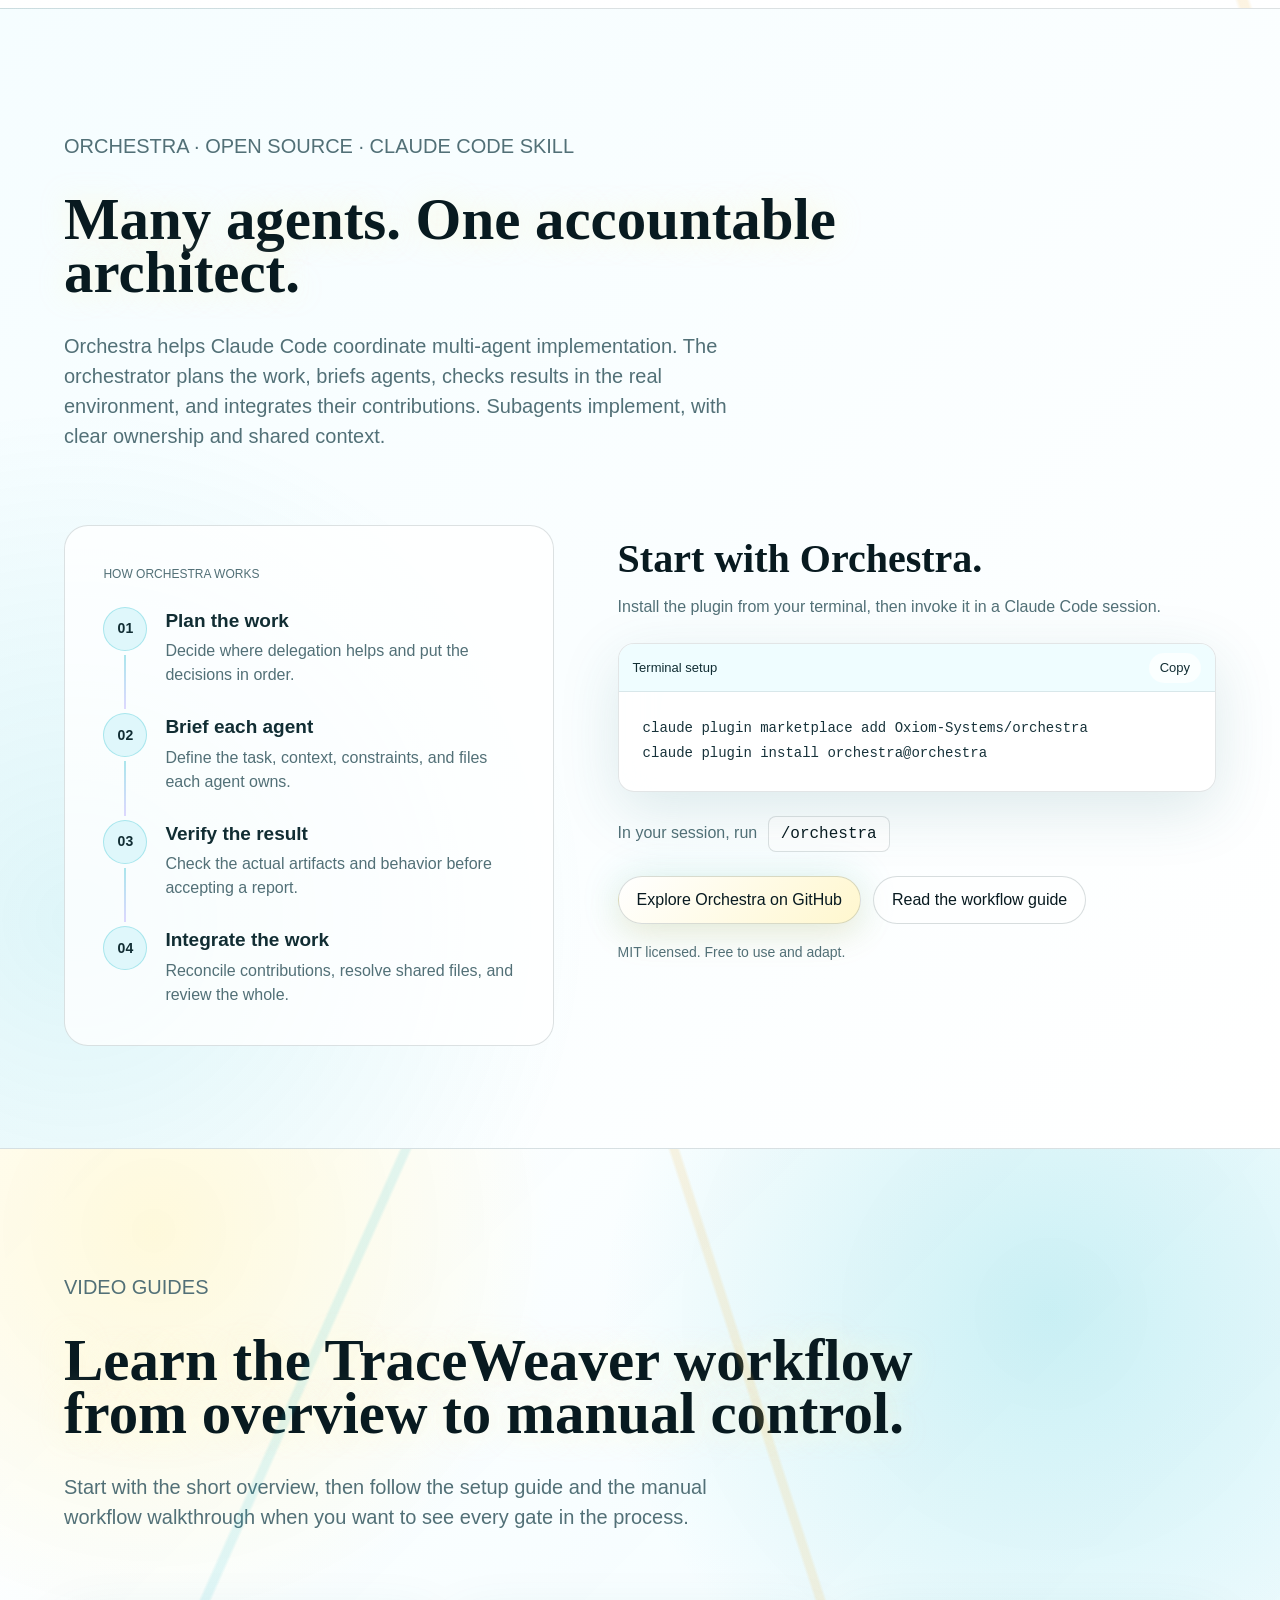
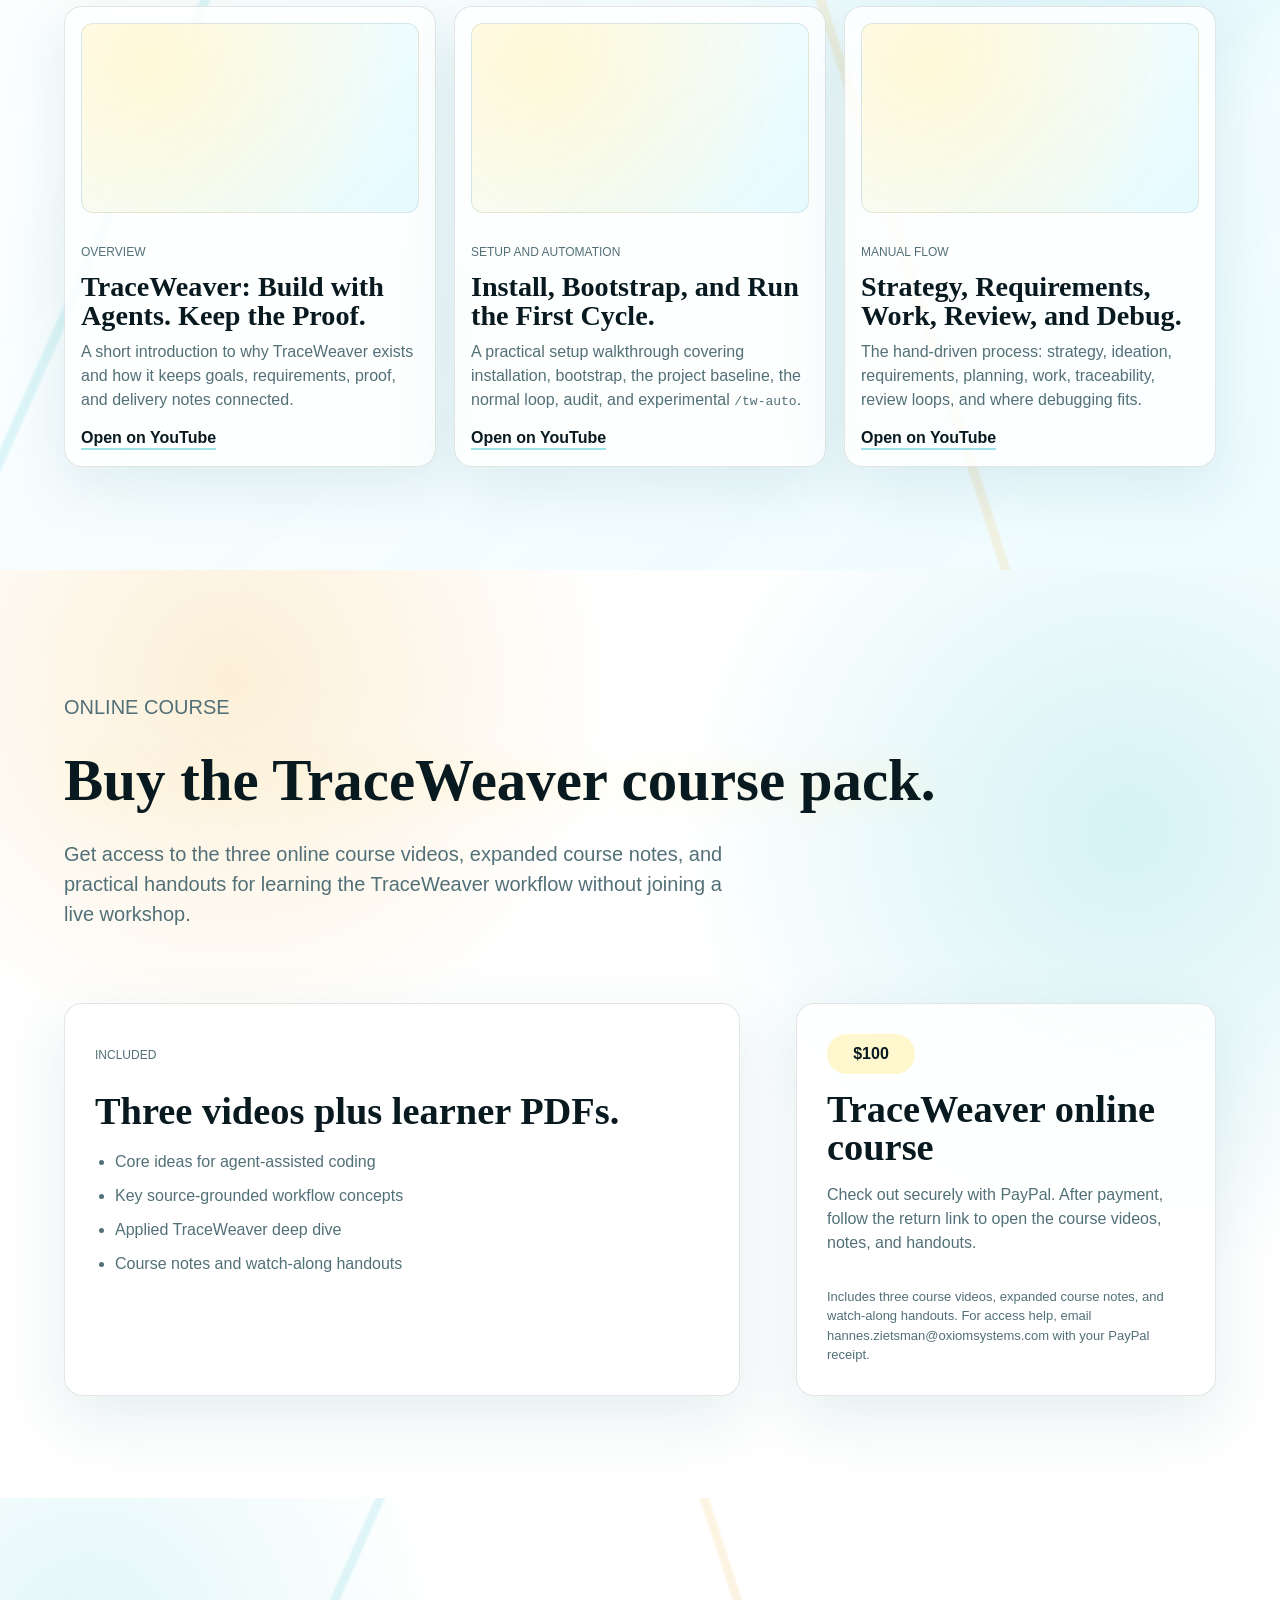
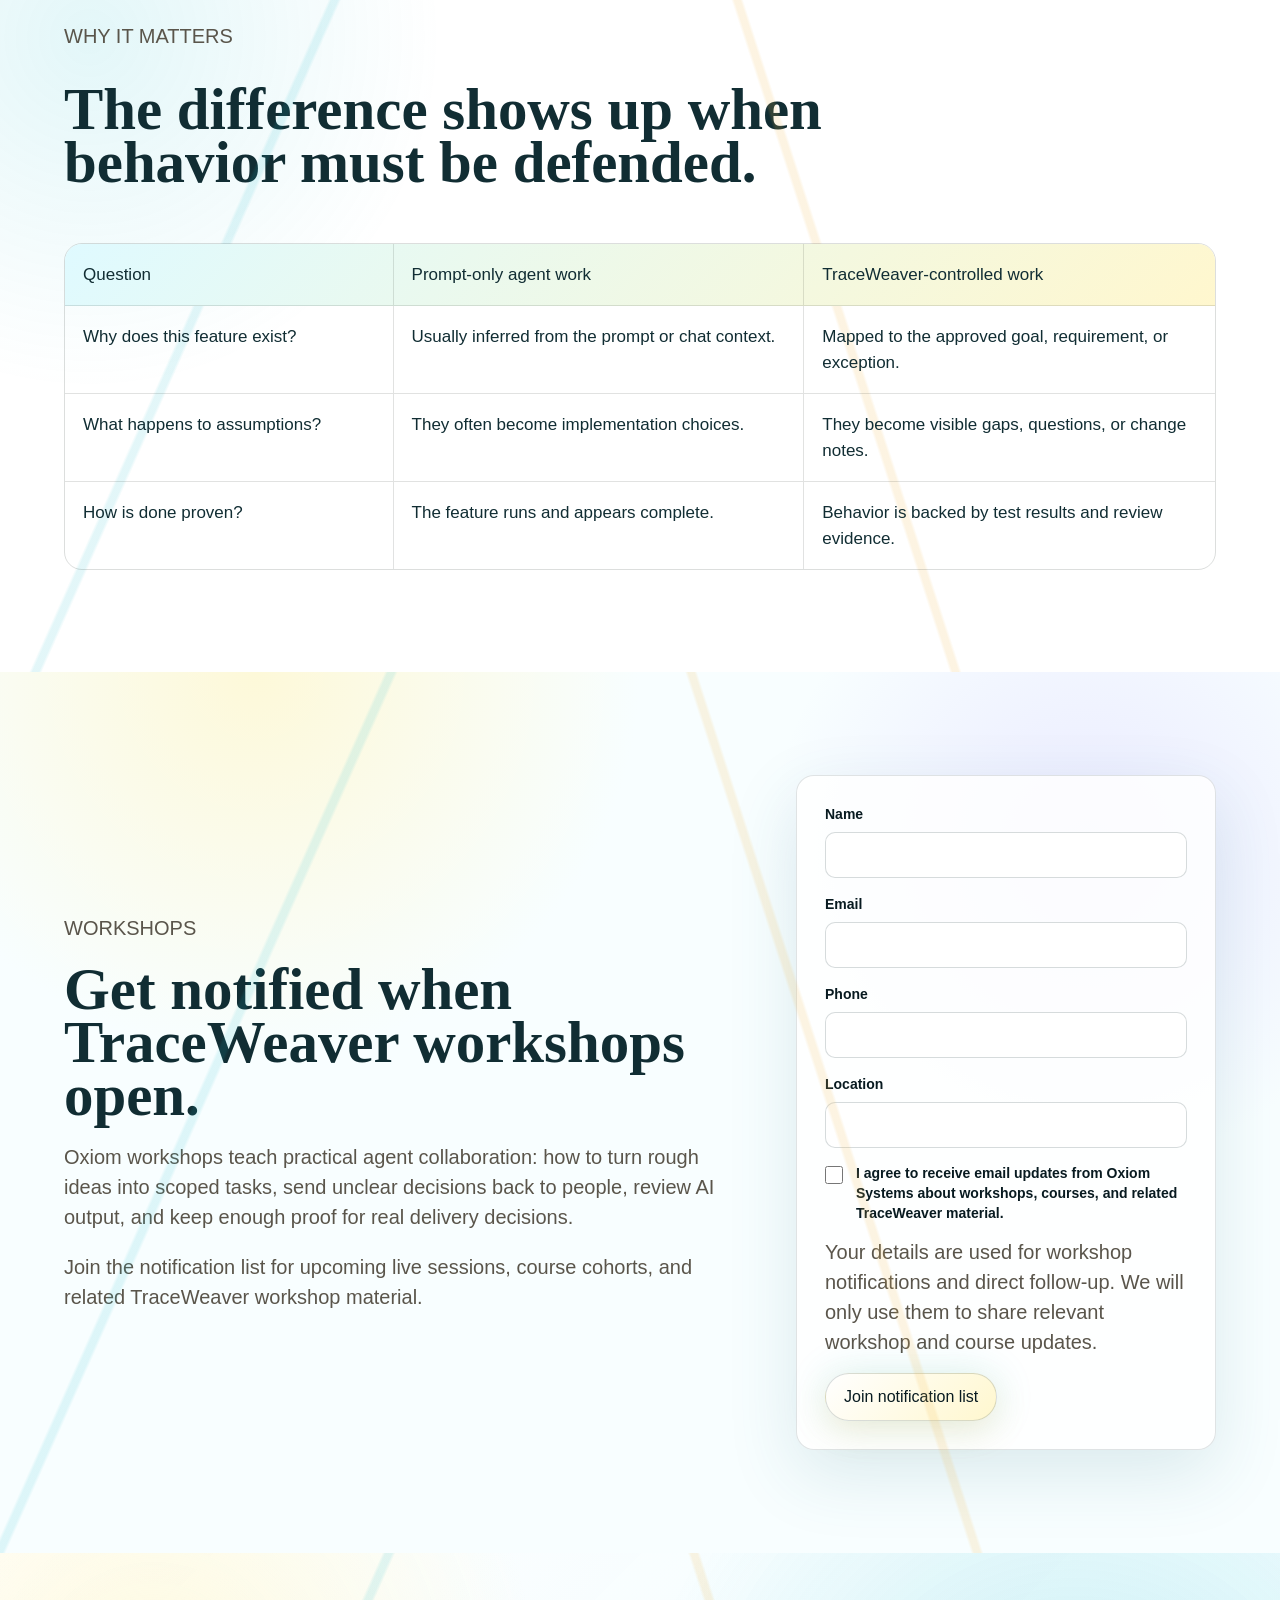
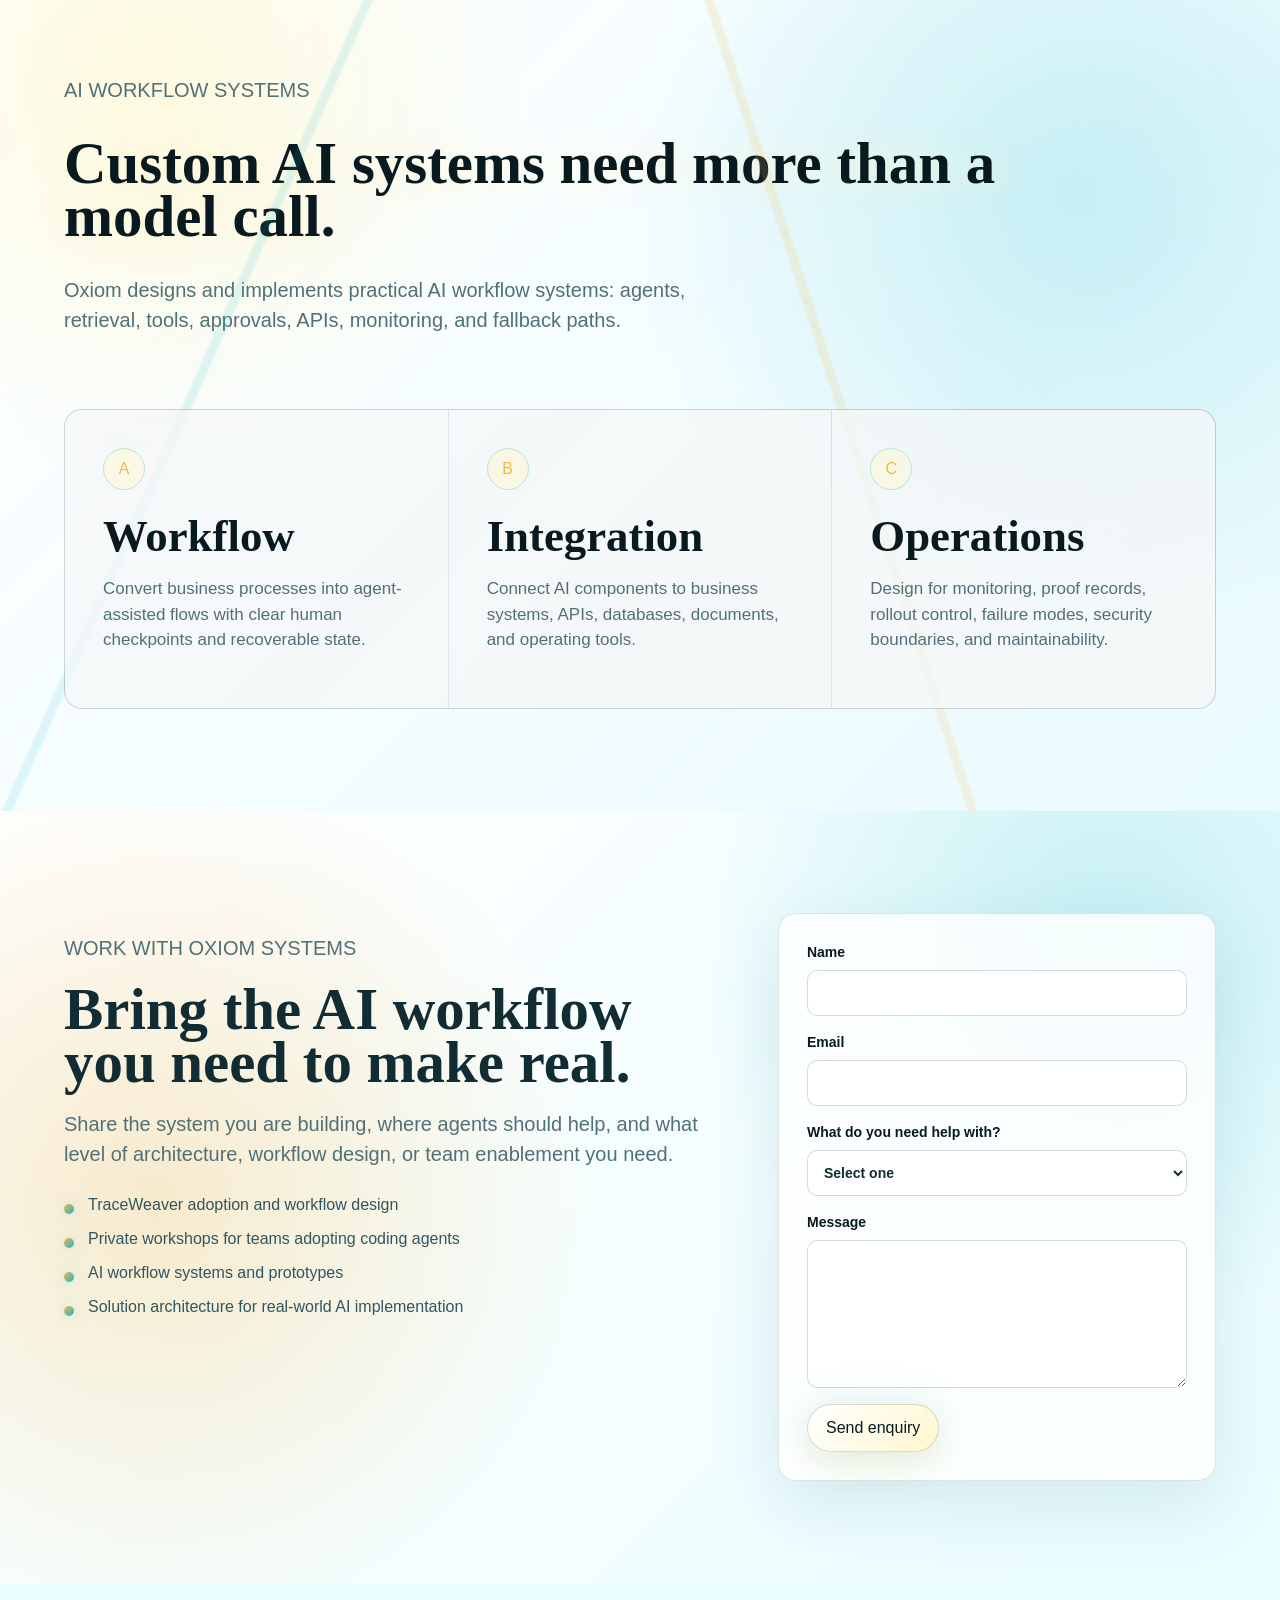
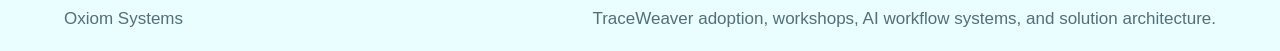
==== commit e7bca478: "Add Orchestra product and installation section" ====
--- a/index.html
+++ b/index.html
@@ -9,7 +9,7 @@
     >
     <title>Oxiom Systems | AI workflow design and TraceWeaver adoption</title>
     <link rel="icon" href="favicon.svg" type="image/svg+xml">
-    <link rel="stylesheet" href="styles.css?v=20260526-proof-row">
+    <link rel="stylesheet" href="styles.css?v=20260914-orchestra">
     <script
       src="https://www.paypal.com/sdk/js?client-id=BAAsCv71kYgdVHYgZp7JRyYG48yVrtHTEfNrsn2nihOAHM_vf_EaD_OSOdPW2dLJKgAC1k29VnBjT9yQEk&components=hosted-buttons&disable-funding=venmo&currency=USD">
     </script>
@@ -35,6 +35,7 @@
         <a href="#practice">Practice</a>
         <a href="#consultant">Consultant</a>
         <a href="#traceweaver">TraceWeaver</a>
+        <a href="#orchestra">Orchestra</a>
         <a href="#videos">Videos</a>
         <a href="#course">Course</a>
         <a href="#workshops">Workshops</a>
@@ -389,6 +390,74 @@
         </div>
       </section>
 
+      <section class="orchestra-section" id="orchestra" aria-labelledby="orchestra-title">
+        <div class="section-heading">
+          <p class="eyebrow">Orchestra · Open source · Claude Code skill</p>
+          <h2 id="orchestra-title">Many agents. One accountable architect.</h2>
+          <p>
+            Orchestra helps Claude Code coordinate multi-agent implementation.
+            The orchestrator plans the work, briefs agents, checks results in
+            the real environment, and integrates their contributions. Subagents
+            implement, with clear ownership and shared context.
+          </p>
+        </div>
+
+        <div class="orchestra-grid">
+          <div class="orchestra-workflow">
+            <p class="eyebrow">How Orchestra works</p>
+            <ol class="orchestra-steps">
+              <li>
+                <span class="orchestra-step-number" aria-hidden="true">01</span>
+                <div>
+                  <h3>Plan the work</h3>
+                  <p>Decide where delegation helps and put the decisions in order.</p>
+                </div>
+              </li>
+              <li>
+                <span class="orchestra-step-number" aria-hidden="true">02</span>
+                <div>
+                  <h3>Brief each agent</h3>
+                  <p>Define the task, context, constraints, and files each agent owns.</p>
+                </div>
+              </li>
+              <li>
+                <span class="orchestra-step-number" aria-hidden="true">03</span>
+                <div>
+                  <h3>Verify the result</h3>
+                  <p>Check the actual artifacts and behavior before accepting a report.</p>
+                </div>
+              </li>
+              <li>
+                <span class="orchestra-step-number" aria-hidden="true">04</span>
+                <div>
+                  <h3>Integrate the work</h3>
+                  <p>Reconcile contributions, resolve shared files, and review the whole.</p>
+                </div>
+              </li>
+            </ol>
+          </div>
+
+          <div class="orchestra-setup">
+            <h3>Start with Orchestra.</h3>
+            <p>Install the plugin from your terminal, then invoke it in a Claude Code session.</p>
+            <div class="pane orchestra-install">
+              <div class="pane-header">
+                <span>Terminal setup</span>
+                <button class="icon-button" type="button" data-copy="orchestra-install" aria-label="Copy Orchestra installation commands">Copy</button>
+              </div>
+              <pre tabindex="0" aria-label="Orchestra installation commands"><code id="orchestra-install-code">claude plugin marketplace add Oxiom-Systems/orchestra
+claude plugin install orchestra@orchestra</code></pre>
+            </div>
+            <p class="orchestra-invoke">In your session, run <code>/orchestra</code></p>
+            <div class="guide-actions" aria-label="Orchestra resources">
+              <a class="button primary" href="https://github.com/Oxiom-Systems/orchestra" target="_blank" rel="noopener">Explore Orchestra on GitHub</a>
+              <a class="button secondary" href="https://github.com/Oxiom-Systems/orchestra#what-it-covers" target="_blank" rel="noopener">Read the workflow guide</a>
+            </div>
+            <p class="orchestra-license">MIT licensed. Free to use and adapt.</p>
+          </div>
+        </div>
+      </section>
+
       <section class="video-library" id="videos" aria-labelledby="videos-title">
         <div class="section-heading">
           <p class="eyebrow">Video guides</p>
@@ -700,6 +769,6 @@
       <span>TraceWeaver adoption, workshops, AI workflow systems, and solution architecture.</span>
     </footer>
 
-    <script src="scripts.js?v=20260607-copy"></script>
+    <script src="scripts.js?v=20260914-orchestra"></script>
   </body>
 </html>
--- a/styles.css
+++ b/styles.css
@@ -2093,6 +2093,144 @@
   }
 }
 
+/* Orchestra product and installation guide */
+.orchestra-section {
+  background:
+    radial-gradient(circle at 6% 80%, rgba(23, 185, 202, 0.12), transparent 32rem),
+    linear-gradient(135deg, #f5fdff, #ffffff);
+  border-top: 1px solid var(--line);
+  border-bottom: 1px solid var(--line);
+  scroll-margin-top: 110px;
+}
+
+.orchestra-grid {
+  display: grid;
+  grid-template-columns: minmax(0, 0.9fr) minmax(0, 1.1fr);
+  gap: clamp(32px, 5vw, 80px);
+  align-items: start;
+}
+
+.orchestra-workflow {
+  padding: clamp(24px, 3vw, 40px);
+  border: 1px solid var(--line);
+  border-radius: 24px;
+  background: rgba(255, 255, 255, 0.78);
+}
+
+.orchestra-workflow > .eyebrow {
+  margin: 0 0 24px;
+}
+
+.orchestra-steps {
+  display: grid;
+  gap: 26px;
+  padding: 0;
+  margin: 0;
+  list-style: none;
+}
+
+.orchestra-steps li {
+  position: relative;
+  display: grid;
+  grid-template-columns: 44px minmax(0, 1fr);
+  gap: 18px;
+}
+
+.orchestra-steps li:not(:last-child)::after {
+  content: "";
+  position: absolute;
+  top: 48px;
+  bottom: -22px;
+  left: 21px;
+  width: 2px;
+  background: linear-gradient(var(--tide), var(--aether));
+  opacity: 0.35;
+}
+
+.orchestra-step-number {
+  display: grid;
+  place-items: center;
+  width: 44px;
+  height: 44px;
+  border: 1px solid rgba(23, 185, 202, 0.28);
+  border-radius: 50%;
+  background: var(--veil);
+  font-size: 14px;
+  font-weight: 700;
+}
+
+.orchestra-steps h3 {
+  margin: 0 0 4px;
+  font-size: 19px;
+}
+
+.orchestra-steps p,
+.orchestra-setup > p {
+  margin: 0;
+  color: var(--muted);
+  font-size: 16px;
+}
+
+.orchestra-setup {
+  min-width: 0;
+  padding-top: 12px;
+}
+
+.orchestra-setup > h3 {
+  margin: 0 0 14px;
+  color: var(--ink-strong);
+  font-family: "Iowan Old Style", "Palatino Linotype", Palatino, Georgia, serif;
+  font-size: 2.5rem;
+  line-height: 1.1;
+}
+
+.orchestra-install {
+  margin: 24px 0;
+}
+
+.orchestra-install pre {
+  min-height: 0;
+  padding: 24px;
+  font-size: 14px;
+  line-height: 1.8;
+  white-space: pre;
+}
+
+.orchestra-invoke code {
+  display: inline-block;
+  margin-left: 6px;
+  padding: 5px 12px;
+  border: 1px solid var(--line);
+  border-radius: 8px;
+  background: var(--surface);
+  color: var(--ink-strong);
+}
+
+.orchestra-setup .guide-actions {
+  margin: 24px 0 18px;
+}
+
+.orchestra-setup > .orchestra-license {
+  font-size: 14px;
+}
+
+@media (max-width: 940px) {
+  .orchestra-grid {
+    grid-template-columns: 1fr;
+  }
+}
+
+@media (max-width: 760px) {
+  .orchestra-section {
+    scroll-margin-top: 190px;
+  }
+
+  .orchestra-section .section-heading h2 {
+    font-size: clamp(2rem, 9vw, 3rem);
+    overflow-wrap: anywhere;
+  }
+}
+
 .video-page {
   min-height: 100vh;
 }
